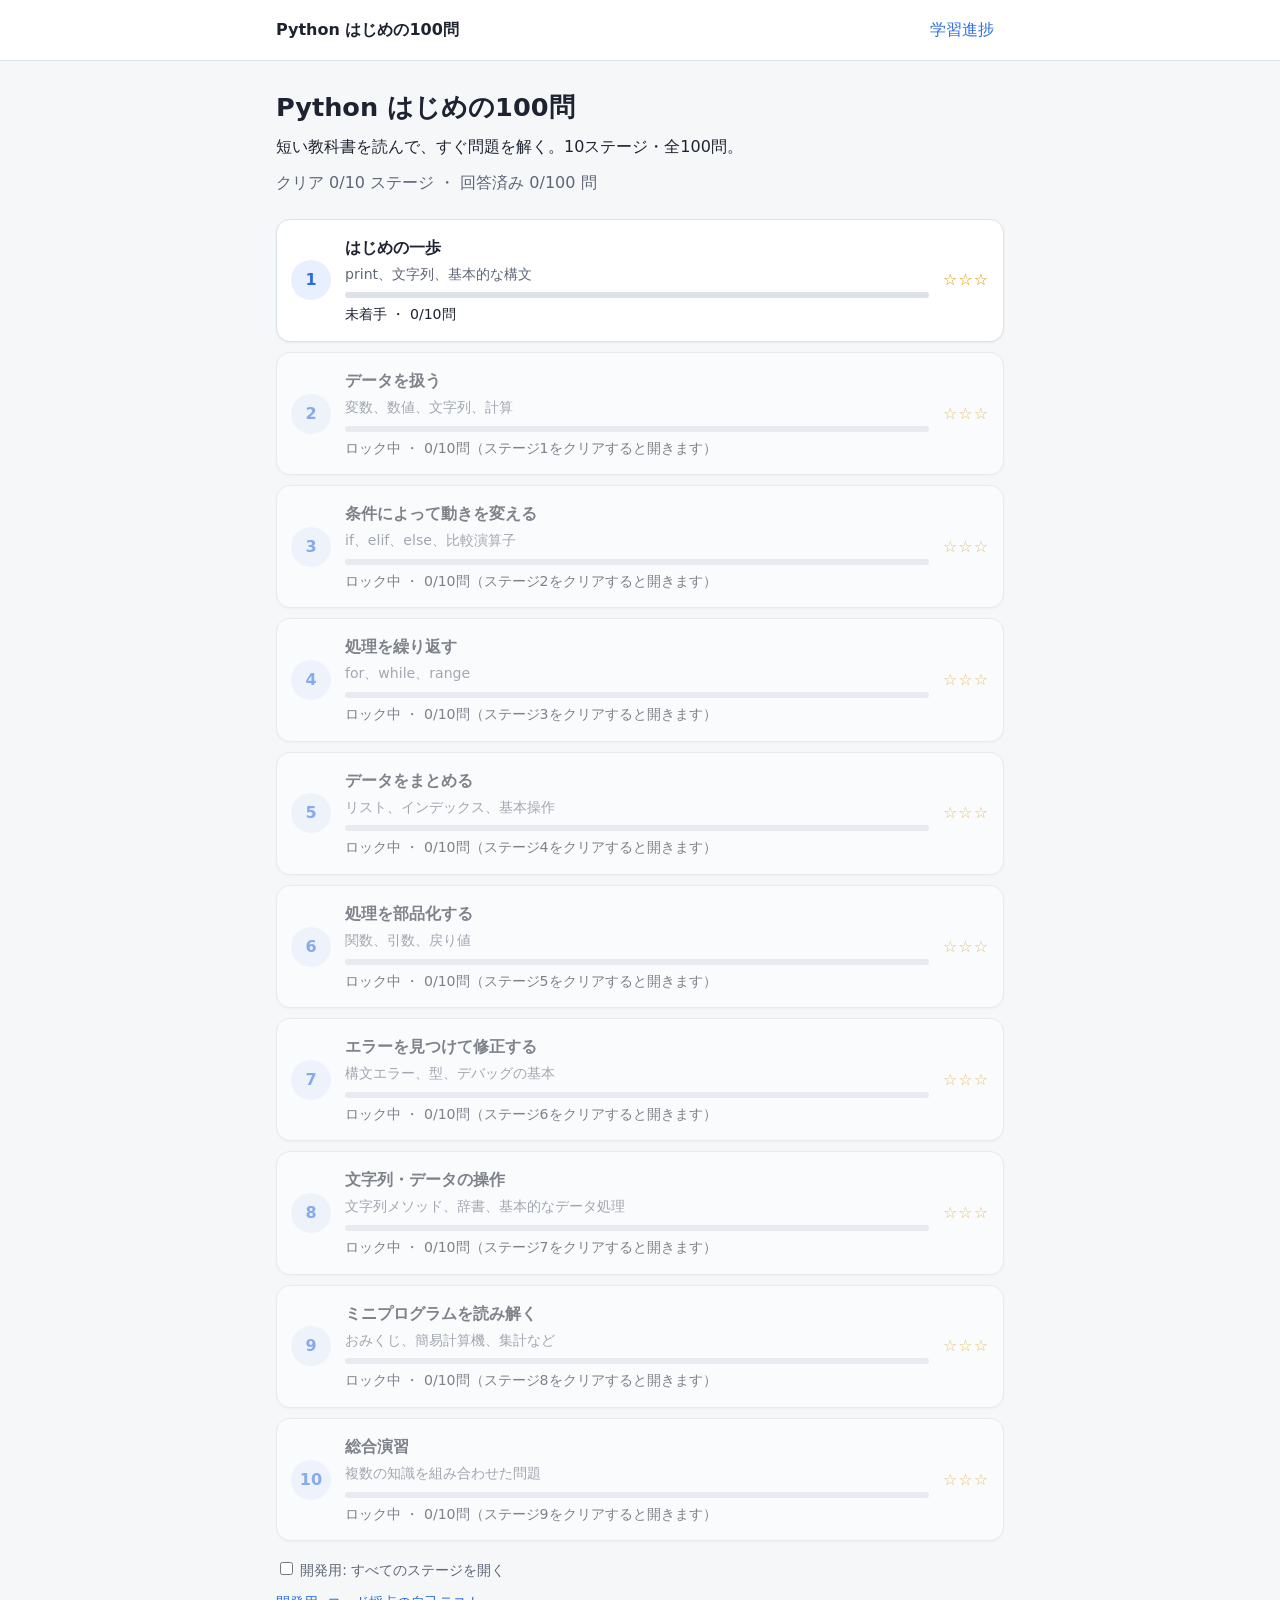
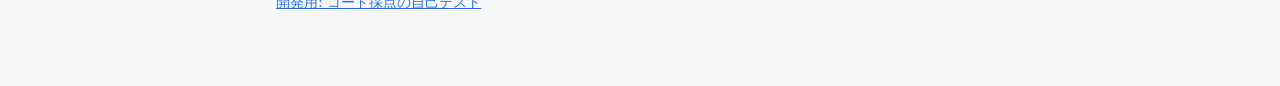
==== app/index.html @ 98376ba6 "Add Python beginner course data, browser app and PWA - 10 stages / 100 questions (curriculum, lesson" ====
<!doctype html>
<html lang="ja">
<head>
<meta charset="utf-8">
<meta name="viewport" content="width=device-width, initial-scale=1">
<title>Python はじめの100問</title>

<style>
:root {
  --bg: #f6f7f9; --surface: #ffffff; --text: #1d2330; --muted: #5d6676; --border: #dde1e8;
  --accent: #2b6de0; --accent-text: #ffffff; --accent-soft: #e8f0fd;
  --ok: #17803d; --ok-soft: #e6f5ec; --ng: #b3261e; --ng-soft: #fdeceb;
  --code-bg: #f0f2f6; --code-text: #1d2330; --shadow: 0 1px 2px rgba(20, 30, 50, .06);
}
@media (prefers-color-scheme: dark) {
  :root:not([data-theme="light"]) {
    --bg: #12151b; --surface: #1b2029; --text: #e8ebf1; --muted: #9aa3b2; --border: #2d3441;
    --accent: #6ea0ff; --accent-text: #0c1220; --accent-soft: #1f2c47;
    --ok: #5fd08a; --ok-soft: #14291d; --ng: #ff8b82; --ng-soft: #331a19;
    --code-bg: #0f1218; --code-text: #e8ebf1; --shadow: none;
  }
}
:root[data-theme="dark"] {
  --bg: #12151b; --surface: #1b2029; --text: #e8ebf1; --muted: #9aa3b2; --border: #2d3441;
  --accent: #6ea0ff; --accent-text: #0c1220; --accent-soft: #1f2c47;
  --ok: #5fd08a; --ok-soft: #14291d; --ng: #ff8b82; --ng-soft: #331a19;
  --code-bg: #0f1218; --code-text: #e8ebf1; --shadow: none;
}
* { box-sizing: border-box; }
[hidden] { display: none !important; }
.tests { list-style: none; padding: 0; margin: 6px 0; }
.tests li { padding: 6px 10px; margin: 6px 0; border-radius: 8px; background: var(--surface); border-left: 4px solid var(--border); }
.tests li.t-ok { border-left-color: var(--ok); } .tests li.t-ng { border-left-color: var(--ng); }
.testdetail { margin-top: 10px; }
.runout { margin: 10px 0; }
.banner { position: fixed; left: 50%; bottom: 16px; transform: translateX(-50%); z-index: 10; display: flex; gap: 12px; align-items: center; background: var(--text); color: var(--bg); padding: 8px 8px 8px 16px; border-radius: 12px; box-shadow: 0 4px 16px rgba(0, 0, 0, .25); max-width: calc(100vw - 32px); }
.banner .btn { min-height: 36px; padding: 4px 14px; width: auto; }
.install { display: flex; flex-wrap: wrap; gap: 10px; align-items: center; justify-content: space-between; background: var(--accent-soft); border-radius: 12px; padding: 10px 14px; margin: 8px 0 14px; }
.install .btn { width: auto; }
html { -webkit-text-size-adjust: 100%; }
body {
  margin: 0; background: var(--bg); color: var(--text); line-height: 1.75; font-size: 16px;
  font-family: system-ui, -apple-system, "Hiragino Sans", "Yu Gothic UI", "Meiryo", "Noto Sans JP", sans-serif;
}
a { color: var(--accent); }
header.top { background: var(--surface); border-bottom: 1px solid var(--border); }
header.top .in { max-width: 760px; margin: 0 auto; padding: 10px 16px; display: flex; justify-content: space-between; align-items: center; gap: 12px; }
header.top a.brand { color: var(--text); font-weight: 700; text-decoration: none; }
header.top a.navlink { text-decoration: none; padding: 6px 10px; border-radius: 8px; }
header.top a[aria-current="page"] { background: var(--accent-soft); }
main { max-width: 760px; margin: 0 auto; padding: 16px 16px 64px; }
h1 { font-size: 1.6rem; margin: .2em 0 .3em; line-height: 1.35; }
h2 { font-size: 1.25rem; margin: .2em 0 .5em; line-height: 1.4; }
h3 { font-size: 1.02rem; margin: 1.3em 0 .4em; }
p { margin: .5em 0; }
.muted { color: var(--muted); } .small { font-size: .88rem; }
.hero { padding: 8px 0 14px; }
.card { background: var(--surface); border: 1px solid var(--border); border-radius: 14px; padding: 18px 18px 16px; margin: 14px 0; box-shadow: var(--shadow); }
.card.intro { background: var(--accent-soft); border-color: transparent; }
.crumb { font-size: .85rem; color: var(--muted); margin-bottom: 8px; }
.crumb a { color: var(--muted); }

.stage-list { display: grid; gap: 10px; }
.stage-card { display: flex; gap: 14px; align-items: center; background: var(--surface); border: 1px solid var(--border); border-radius: 14px; padding: 14px; color: inherit; text-decoration: none; box-shadow: var(--shadow); }
a.stage-card:hover, a.stage-card:focus-visible { border-color: var(--accent); outline: none; }
.stage-card.locked { opacity: .55; }
.stage-card.cleared { border-color: var(--ok); }
.stage-num { flex: none; width: 40px; height: 40px; border-radius: 50%; background: var(--accent-soft); color: var(--accent); display: grid; place-items: center; font-weight: 700; }
.cleared .stage-num { background: var(--ok-soft); color: var(--ok); }
.stage-body { flex: 1; min-width: 0; }
.stage-title { font-weight: 700; }
.stars { flex: none; color: #d99a00; letter-spacing: 1px; }
.meter { height: 6px; background: var(--border); border-radius: 99px; overflow: hidden; margin: 6px 0 4px; }
.meter.big { height: 8px; margin: 4px 0 10px; }
.meter span { display: block; height: 100%; background: var(--accent); border-radius: 99px; }
.dev { display: block; margin-top: 18px; font-size: .85rem; color: var(--muted); }

pre { margin: 0; }
.code { background: var(--code-bg); color: var(--code-text); border-radius: 10px; padding: 12px 14px; margin: 10px 0; overflow-x: auto; font: 14.5px/1.65 ui-monospace, SFMono-Regular, Menlo, Consolas, "MS Gothic", monospace; white-space: pre; }
.code code { font: inherit; }
.out { border: 1px dashed var(--border); border-radius: 10px; padding: 8px 12px; margin: 6px 0; }
.out pre { font: 14.5px/1.6 ui-monospace, Menlo, Consolas, monospace; white-space: pre-wrap; }
.out-label { font-size: .78rem; color: var(--muted); }
.out.err { border-color: var(--ng); color: var(--ng); }
.notes, .check, .missed { padding-left: 1.3em; margin: .4em 0; }
dl { margin: 0; } dt { font-weight: 700; margin-top: .4em; } dd { margin: 0 0 0 1em; color: var(--muted); }
.mistake { border-left: 3px solid var(--ng); padding-left: 12px; margin: 12px 0; }

.qmeta { display: flex; flex-wrap: wrap; gap: 6px; margin-bottom: 4px; }
.tag { font-size: .75rem; background: var(--code-bg); color: var(--muted); border-radius: 99px; padding: 2px 10px; }
.gap { height: .4em; }
.choices { display: grid; gap: 8px; margin: 12px 0; }
.choice { display: flex; gap: 12px; align-items: flex-start; border: 1.5px solid var(--border); border-radius: 12px; padding: 12px 14px; cursor: pointer; background: var(--surface); }
.choice:hover { border-color: var(--accent); }
.choice:has(input:checked) { border-color: var(--accent); background: var(--accent-soft); }
.choice input { position: absolute; opacity: 0; pointer-events: none; }
.choice:has(input:focus-visible) { outline: 3px solid var(--accent); outline-offset: 2px; }
.choice .letter { flex: none; width: 26px; height: 26px; border-radius: 50%; background: var(--code-bg); display: grid; place-items: center; font-size: .8rem; font-weight: 700; }
.choice .ctext { white-space: pre-wrap; word-break: break-word; min-width: 0; }
.choice .ctext.mono { font: 14.5px/1.6 ui-monospace, Menlo, Consolas, "MS Gothic", monospace; }
.choice.right { border-color: var(--ok); background: var(--ok-soft); }
.choice.wrong { border-color: var(--ng); background: var(--ng-soft); }
.choice.right .letter::after { content: "○"; } .choice.right .letter { font-size: 0; } .choice.right .letter::after { font-size: .9rem; color: var(--ok); }
.choice.wrong .letter { font-size: 0; } .choice.wrong .letter::after { content: "×"; font-size: .9rem; color: var(--ng); }

input.blank, textarea.answer-ta { font: 14.5px/1.5 ui-monospace, Menlo, Consolas, "MS Gothic", monospace; color: var(--text); background: var(--surface); border: 1.5px solid var(--accent); border-radius: 6px; padding: 1px 6px; }
input.blank.wide { max-width: 100%; }
textarea.answer-ta { width: 100%; padding: 10px 12px; border-radius: 10px; margin-top: 8px; resize: vertical; }
input.blank:focus, textarea.answer-ta:focus { outline: 3px solid var(--accent-soft); }
.right { border-color: var(--ok) !important; background: var(--ok-soft); }
.wrong { border-color: var(--ng) !important; background: var(--ng-soft); }
.hint { background: var(--accent-soft); border-radius: 10px; padding: 10px 14px; margin: 10px 0; }
.hint[hidden] { display: none; }

.actions { display: flex; flex-wrap: wrap; gap: 10px; align-items: center; margin: 14px 0 4px; }
.btn { display: inline-block; font: inherit; font-weight: 600; text-decoration: none; cursor: pointer; border: 1.5px solid var(--border); background: var(--surface); color: var(--text); border-radius: 10px; padding: 9px 18px; min-height: 44px; }
.btn.primary { background: var(--accent); border-color: var(--accent); color: var(--accent-text); }
.btn.ghost { border-color: transparent; color: var(--muted); background: transparent; }
.btn.danger { color: var(--ng); }
.btn:disabled { opacity: .5; cursor: default; }
.btn:focus-visible { outline: 3px solid var(--accent); outline-offset: 2px; }

.feedback { margin-top: 14px; }
.feedback.ok, .feedback.ng { border-radius: 12px; padding: 14px 16px; }
.feedback.ok { background: var(--ok-soft); } .feedback.ng { background: var(--ng-soft); }
.feedback.selfcheck { background: var(--code-bg); border-radius: 12px; padding: 14px 16px; }
.verdict { font-weight: 700; font-size: 1.05rem; display: flex; gap: 10px; align-items: center; }
.ok .verdict { color: var(--ok); } .ng .verdict { color: var(--ng); }
.icon { display: inline-grid; place-items: center; width: 30px; height: 30px; border-radius: 50%; border: 2px solid currentColor; font-size: 1rem; }
.answers, .reason, .why, .expl { margin-top: 10px; }
.inline-pre { display: inline-block; vertical-align: top; font: 14.5px/1.5 ui-monospace, Menlo, Consolas, monospace; background: var(--surface); border-radius: 6px; padding: 2px 8px; white-space: pre-wrap; }
details { margin: 8px 0; }
.result.ok { border-color: var(--ok); } .result.ng { border-color: var(--ng); }
.bigstars { font-size: 2rem; color: #d99a00; letter-spacing: 4px; }
.score { font-size: 1.1rem; }
.scroll { overflow-x: auto; }
.tbl { width: 100%; border-collapse: collapse; font-size: .92rem; }
.tbl th, .tbl td { text-align: left; padding: 8px 10px; border-bottom: 1px solid var(--border); white-space: nowrap; }
@media (max-width: 480px) { .btn { width: 100%; text-align: center; } .actions .btn { flex: 1 1 100%; } }

</style>
</head>
<body>
<header class="top"><div class="in">
  <a class="brand" href="#/">Python はじめの100問</a>
  <a class="navlink" id="nav-progress" href="#/progress">学習進捗</a>
</div></header>
<div id="update-banner" class="banner" role="status" hidden>
  <span>新しいバージョンがあります。</span>
  <button id="update-reload" class="btn primary" type="button">更新する</button>
</div>
<main id="app"><noscript>このアプリには JavaScript が必要です。</noscript></main>
<script id="data" type="application/json">{"curriculum":{"course":{"id":"python-basics-ja","language":"python","language_display_name":"Python","language_version_checked":"3.12.10","language_version_policy":"Python 3.10 以上で同じ結果になる内容のみを使用","locale":"ja-JP","title":"Python はじめの100問","schema_version":"1.0.0"},"stages":[{"id":"S01","number":1,"title":"はじめの一歩","subtitle":"print、文字列、基本的な構文","learning_goals":["print() を使って画面に文字や数値を表示できる","文字列を引用符で囲むという約束を説明できる","コードが上から下へ順番に実行されることを理解する","コメント（#）の役割を説明できる","最初のエラー（NameError / SyntaxError）を見て、原因の見当をつけられる"],"prerequisite_knowledge":["特になし（パソコンで文字を入力できれば十分です）"],"prerequisite_stage_ids":[],"topics":["print() の使い方","文字列と引用符（\" \" と ' '）","複数の値を , で区切って表示する","コードは上から順に実行される","コメント（#）","大文字・小文字の区別","最初のエラーメッセージの見方"],"common_pitfalls":["Print のように大文字で書いてしまう（Python は大文字・小文字を区別する）","引用符を閉じ忘れる、または開始と終了で違う種類を使う","全角の括弧（）や全角スペースを使ってしまう","引用符を付けずに日本語を書いてしまう"],"lesson_id":"LESSON-S01","question_plan":[{"question_id":"PY-001","number_in_stage":1,"title":"print() の役割","type":"multiple_choice","difficulty":1,"concepts":["print関数","出力"]},{"question_id":"PY-002","number_in_stage":2,"title":"文字列には引用符が必要","type":"multiple_choice","difficulty":1,"concepts":["文字列","引用符","print関数"]},{"question_id":"PY-003","number_in_stage":3,"title":"3行の print の結果","type":"predict_output","difficulty":1,"concepts":["実行順序","print関数","改行"]},{"question_id":"PY-004","number_in_stage":4,"title":"カンマで区切ると？","type":"predict_output","difficulty":1,"concepts":["print関数","複数の値"]},{"question_id":"PY-005","number_in_stage":5,"title":"コメントは実行されない","type":"predict_output","difficulty":1,"concepts":["コメント","実行順序"]},{"question_id":"PY-006","number_in_stage":6,"title":"エラーの原因（大文字）","type":"bug_fix","difficulty":1,"concepts":["大文字小文字の区別","NameError"]},{"question_id":"PY-007","number_in_stage":7,"title":"引用符のそろえ方","type":"bug_fix","difficulty":1,"concepts":["引用符","SyntaxError"]},{"question_id":"PY-008","number_in_stage":8,"title":"文字列を表示する","type":"fill_blank","difficulty":1,"concepts":["文字列","引用符"]},{"question_id":"PY-009","number_in_stage":9,"title":"文字と数値を並べる","type":"predict_output","difficulty":1,"concepts":["print関数","複数の値","数値"]},{"question_id":"PY-010","number_in_stage":10,"title":"2行のあいさつ","type":"code_write","difficulty":2,"concepts":["print関数","文字列","実行順序"]}],"clear_condition":{"type":"first_attempt_correct_count","required_correct":7,"total_questions":10,"description":"ステージ内の10問すべてに最後まで回答し、1回目の回答で7問以上正解するとクリア。","stars":{"1":7,"2":9,"3":10},"retry_policy":"不正解でも同じ問題に何度でも再挑戦できる（再挑戦での正解は学習履歴には残るが、クリア判定・星には数えない）。クリアできなかった場合は「ステージをやり直す」で新しい挑戦を始められる。","unlock_next_stage":true},"leads_to":["表示したい値に名前を付ける「変数」（ステージ2）の土台になります"],"unlock_condition":null},{"id":"S02","number":2,"title":"データを扱う","subtitle":"変数、数値、文字列、計算","learning_goals":["変数に値を入れて、名前で取り出せる","変数名のルールを説明できる","数値の計算（+ - * / // % **）と優先順位を理解する","文字列の連結（+）と繰り返し（*）、f文字列を使える","int・float・str の違いを説明できる"],"prerequisite_knowledge":["print() で表示できる（ステージ1）","文字列を引用符で書ける（ステージ1）"],"prerequisite_stage_ids":["S01"],"topics":["変数と代入（=）","変数の上書きと += ","変数名のルール","数値の計算と優先順位","/ と // と %","文字列の + と *","f文字列","型（int / float / str）と type()"],"common_pitfalls":["= を「等しい」という意味で読んでしまう（実際は「右の値を左の名前に入れる」）","/ は割り切れても小数（5.0など）になる","掛け算・割り算は足し算・引き算より先に計算される","変数名に空白を入れる／数字で始める"],"lesson_id":"LESSON-S02","question_plan":[{"question_id":"PY-011","number_in_stage":1,"title":"x = 5 の意味","type":"multiple_choice","difficulty":1,"concepts":["変数","代入"]},{"question_id":"PY-012","number_in_stage":2,"title":"上書きと +=","type":"predict_output","difficulty":1,"concepts":["変数","再代入","+="]},{"question_id":"PY-013","number_in_stage":3,"title":"使えない変数名","type":"multiple_choice","difficulty":1,"concepts":["変数名のルール"]},{"question_id":"PY-014","number_in_stage":4,"title":"商と余りと累乗","type":"predict_output","difficulty":2,"concepts":["//","%","**","算術演算子"]},{"question_id":"PY-015","number_in_stage":5,"title":"割り算の型","type":"predict_output","difficulty":2,"concepts":["/","型","float","type"]},{"question_id":"PY-016","number_in_stage":6,"title":"文字列の足し算とかけ算","type":"predict_output","difficulty":2,"concepts":["文字列の連結","文字列の繰り返し"]},{"question_id":"PY-017","number_in_stage":7,"title":"f文字列に変数を埋め込む","type":"fill_blank","difficulty":2,"concepts":["f文字列","変数"]},{"question_id":"PY-018","number_in_stage":8,"title":"変数名のエラー","type":"bug_fix","difficulty":2,"concepts":["変数名のルール","SyntaxError"]},{"question_id":"PY-019","number_in_stage":9,"title":"平均の計算ミス","type":"bug_fix","difficulty":2,"concepts":["計算の優先順位","括弧"]},{"question_id":"PY-020","number_in_stage":10,"title":"長方形の面積","type":"code_write","difficulty":2,"concepts":["変数","掛け算","print関数"]}],"clear_condition":{"type":"first_attempt_correct_count","required_correct":7,"total_questions":10,"description":"ステージ内の10問すべてに最後まで回答し、1回目の回答で7問以上正解するとクリア。","stars":{"1":7,"2":9,"3":10},"retry_policy":"不正解でも同じ問題に何度でも再挑戦できる（再挑戦での正解は学習履歴には残るが、クリア判定・星には数えない）。クリアできなかった場合は「ステージをやり直す」で新しい挑戦を始められる。","unlock_next_stage":true},"leads_to":["変数の値を使って「条件で動きを変える」（ステージ3）へ進みます"],"unlock_condition":{"type":"stage_cleared","stage_id":"S01"}},{"id":"S03","number":3,"title":"条件によって動きを変える","subtitle":"if、elif、else、比較演算子","learning_goals":["比較演算子（== != < > <= >=）の結果が True / False になることを理解する","= と == の違いを説明できる","if / elif / else で処理を分岐できる","インデント（字下げ）が処理のまとまりを表すことを理解する","and / or / not で条件を組み合わせられる"],"prerequisite_knowledge":["変数と代入（ステージ2）","数値の計算と比較に使う数値（ステージ2）","print() と文字列（ステージ1）"],"prerequisite_stage_ids":["S02"],"topics":["True / False（真偽値）","比較演算子","= と == の違い","if / else","elif","インデントとコロン（:）","and / or / not"],"common_pitfalls":["条件で = を使ってしまう（正しくは ==）","if / else / elif の末尾のコロン（:）を忘れる","インデントを忘れる・そろえない","elif は上から順に調べ、最初に成立した1つだけが実行される","以上（>=）と より大きい（>）の境界の取り違え"],"lesson_id":"LESSON-S03","question_plan":[{"question_id":"PY-021","number_in_stage":1,"title":"等しいかどうかを調べる","type":"multiple_choice","difficulty":2,"concepts":["比較演算子","==","代入との違い"]},{"question_id":"PY-022","number_in_stage":2,"title":"以上と等しくない","type":"predict_output","difficulty":2,"concepts":["比較演算子","真偽値"]},{"question_id":"PY-023","number_in_stage":3,"title":"if の外にある行","type":"predict_output","difficulty":2,"concepts":["if","else","インデント"]},{"question_id":"PY-024","number_in_stage":4,"title":"elif は最初の1つだけ","type":"predict_output","difficulty":2,"concepts":["elif","条件分岐の順序"]},{"question_id":"PY-025","number_in_stage":5,"title":"インデントの役割","type":"multiple_choice","difficulty":2,"concepts":["インデント","ブロック"]},{"question_id":"PY-026","number_in_stage":6,"title":"条件で = を使っている","type":"bug_fix","difficulty":2,"concepts":["==","SyntaxError","if"]},{"question_id":"PY-027","number_in_stage":7,"title":"else のコロン","type":"bug_fix","difficulty":2,"concepts":["else","コロン","SyntaxError"]},{"question_id":"PY-028","number_in_stage":8,"title":"両方の条件を満たすとき","type":"fill_blank","difficulty":2,"concepts":["and","or","論理演算"]},{"question_id":"PY-029","number_in_stage":9,"title":"and・or・not の結果","type":"predict_output","difficulty":3,"concepts":["and","or","not","比較演算子"]},{"question_id":"PY-030","number_in_stage":10,"title":"合否判定","type":"code_write","difficulty":3,"concepts":["if","else","比較演算子","境界値"]}],"clear_condition":{"type":"first_attempt_correct_count","required_correct":7,"total_questions":10,"description":"ステージ内の10問すべてに最後まで回答し、1回目の回答で7問以上正解するとクリア。","stars":{"1":7,"2":9,"3":10},"retry_policy":"不正解でも同じ問題に何度でも再挑戦できる（再挑戦での正解は学習履歴には残るが、クリア判定・星には数えない）。クリアできなかった場合は「ステージをやり直す」で新しい挑戦を始められる。","unlock_next_stage":true},"leads_to":["条件を繰り返し使う「ループ」（ステージ4）へ進みます"],"unlock_condition":{"type":"stage_cleared","stage_id":"S02"}},{"id":"S04","number":4,"title":"処理を繰り返す","subtitle":"for、while、range","learning_goals":["for と range() で決まった回数の繰り返しを書ける","range() の開始・終了・間隔の意味（終了は含まない）を理解する","while で「条件が成り立つ間」の繰り返しを書ける","合計を求めるなど、変数を更新しながら繰り返す書き方ができる","break と continue の違いを説明できる","終わらないループ（無限ループ）の原因に気づける"],"prerequisite_knowledge":["変数・計算・+=（ステージ2）","if と比較演算子、インデント（ステージ3）"],"prerequisite_stage_ids":["S03"],"topics":["for と range(n)","range(開始, 終了) と range(開始, 終了, 間隔)","合計を求める（累積）","while","ループの中での変数の更新","break と continue","無限ループ"],"common_pitfalls":["range(5) は 0〜4（5 は含まれない）","range(1, 5) は 1〜4。1〜5 にしたければ range(1, 6)","while の中で条件に使う変数を更新し忘れて終わらなくなる","合計を入れる変数の初期化（0）を忘れる／ループの中で初期化してしまう"],"lesson_id":"LESSON-S04","question_plan":[{"question_id":"PY-031","number_in_stage":1,"title":"range(3) の中身","type":"predict_output","difficulty":2,"concepts":["for","range"]},{"question_id":"PY-032","number_in_stage":2,"title":"間隔つき range","type":"predict_output","difficulty":2,"concepts":["range","間隔(step)"]},{"question_id":"PY-033","number_in_stage":3,"title":"条件で繰り返す","type":"multiple_choice","difficulty":2,"concepts":["while","if","for"]},{"question_id":"PY-034","number_in_stage":4,"title":"2倍の合計","type":"predict_output","difficulty":3,"concepts":["累積","range","+="]},{"question_id":"PY-035","number_in_stage":5,"title":"while のカウントダウン","type":"predict_output","difficulty":3,"concepts":["while","ループの更新"]},{"question_id":"PY-036","number_in_stage":6,"title":"終わらないループ","type":"bug_fix","difficulty":3,"concepts":["無限ループ","while","ループの更新"]},{"question_id":"PY-037","number_in_stage":7,"title":"while の更新式","type":"fill_blank","difficulty":3,"concepts":["while","ループの更新","+="]},{"question_id":"PY-038","number_in_stage":8,"title":"continue と break","type":"predict_output","difficulty":3,"concepts":["break","continue","for"]},{"question_id":"PY-039","number_in_stage":9,"title":"合計が合わない（範囲のミス）","type":"bug_fix","difficulty":3,"concepts":["range","終了は含まない","オフバイワン"]},{"question_id":"PY-040","number_in_stage":10,"title":"1 から n までの合計","type":"code_write","difficulty":3,"concepts":["for","range","累積","while"]}],"clear_condition":{"type":"first_attempt_correct_count","required_correct":7,"total_questions":10,"description":"ステージ内の10問すべてに最後まで回答し、1回目の回答で7問以上正解するとクリア。","stars":{"1":7,"2":9,"3":10},"retry_policy":"不正解でも同じ問題に何度でも再挑戦できる（再挑戦での正解は学習履歴には残るが、クリア判定・星には数えない）。クリアできなかった場合は「ステージをやり直す」で新しい挑戦を始められる。","unlock_next_stage":true},"leads_to":["まとめて扱うデータ「リスト」と for を組み合わせます（ステージ5）"],"unlock_condition":{"type":"stage_cleared","stage_id":"S03"}},{"id":"S05","number":5,"title":"データをまとめる","subtitle":"リスト、インデックス、基本操作","learning_goals":["リストを作り、インデックス（0始まり）で要素を取り出せる","負のインデックス（-1 = 最後）を理解する","append・要素の置き換え・len・in・sum・max・min を使える","for でリストの要素を1つずつ処理できる","スライス（範囲指定）の基本を理解する","IndexError の原因を説明できる"],"prerequisite_knowledge":["変数（ステージ2）","for と range（ステージ4）","比較とif（ステージ3）"],"prerequisite_stage_ids":["S04"],"topics":["リストの作り方 [ ]","インデックス（0始まり・負の数）","要素の置き換えと append","len / sum / max / min","in 演算子","for でリストを順に処理","スライス [開始:終了]","IndexError"],"common_pitfalls":["インデックスは 0 から始まる（1番目の要素は [0]）","最後の要素のインデックスは len(リスト) - 1（len(リスト) は範囲外）","スライス [1:3] の終わり（3）は含まれない（range と同じ）","要素を取り出すのは角括弧 [ ]、丸括弧 ( ) ではない"],"lesson_id":"LESSON-S05","question_plan":[{"question_id":"PY-041","number_in_stage":1,"title":"最初の要素の取り出し方","type":"multiple_choice","difficulty":2,"concepts":["リスト","インデックス"]},{"question_id":"PY-042","number_in_stage":2,"title":"len と負のインデックス","type":"predict_output","difficulty":2,"concepts":["len","負のインデックス"]},{"question_id":"PY-043","number_in_stage":3,"title":"置き換えと追加","type":"predict_output","difficulty":2,"concepts":["要素の置き換え","append"]},{"question_id":"PY-044","number_in_stage":4,"title":"IndexError の直し方","type":"bug_fix","difficulty":2,"concepts":["IndexError","インデックス"]},{"question_id":"PY-045","number_in_stage":5,"title":"リストを順に足す","type":"fill_blank","difficulty":2,"concepts":["for","リスト","累積"]},{"question_id":"PY-046","number_in_stage":6,"title":"in とスライス","type":"predict_output","difficulty":3,"concepts":["in演算子","スライス"]},{"question_id":"PY-047","number_in_stage":7,"title":"最後の要素の番号","type":"multiple_choice","difficulty":2,"concepts":["インデックス","len"]},{"question_id":"PY-048","number_in_stage":8,"title":"ループの範囲が広すぎる","type":"bug_fix","difficulty":3,"concepts":["IndexError","range","len"]},{"question_id":"PY-049","number_in_stage":9,"title":"sum・max・min","type":"predict_output","difficulty":2,"concepts":["sum","max","min","print関数"]},{"question_id":"PY-050","number_in_stage":10,"title":"平均点を求める","type":"code_write","difficulty":3,"concepts":["sum","len","割り算","リスト"]}],"clear_condition":{"type":"first_attempt_correct_count","required_correct":7,"total_questions":10,"description":"ステージ内の10問すべてに最後まで回答し、1回目の回答で7問以上正解するとクリア。","stars":{"1":7,"2":9,"3":10},"retry_policy":"不正解でも同じ問題に何度でも再挑戦できる（再挑戦での正解は学習履歴には残るが、クリア判定・星には数えない）。クリアできなかった場合は「ステージをやり直す」で新しい挑戦を始められる。","unlock_next_stage":true},"leads_to":["繰り返し書いている処理を「関数」としてまとめます（ステージ6）"],"unlock_condition":{"type":"stage_cleared","stage_id":"S04"}},{"id":"S06","number":6,"title":"処理を部品化する","subtitle":"関数、引数、戻り値","learning_goals":["def で関数を定義し、呼び出して使える","引数で値を渡し、return で結果を受け取れる","return と print の違いを説明できる","デフォルト引数を使える","関数の中の変数（ローカル変数）は外とは別物だと理解する"],"prerequisite_knowledge":["変数・計算（ステージ2）","if（ステージ3）","for（ステージ4）","リスト（ステージ5）"],"prerequisite_stage_ids":["S05"],"topics":["def と関数の呼び出し","引数","戻り値（return）","return と print の違い","None","デフォルト引数","ローカル変数"],"common_pitfalls":["def で定義しただけでは実行されない（呼び出しが必要）","print と return を混同する（print は表示、return は値を返す）","return を書かない関数は None を返す","引数の数が合わないと TypeError になる","return はそこで関数を終了する（ループの中に書くと1回で終わる）"],"lesson_id":"LESSON-S06","question_plan":[{"question_id":"PY-051","number_in_stage":1,"title":"定義しただけでは動かない","type":"multiple_choice","difficulty":3,"concepts":["関数の定義","関数の呼び出し"]},{"question_id":"PY-052","number_in_stage":2,"title":"戻り値を計算に使う","type":"predict_output","difficulty":3,"concepts":["戻り値","関数の呼び出し"]},{"question_id":"PY-053","number_in_stage":3,"title":"return のない関数の結果","type":"predict_output","difficulty":3,"concepts":["print と return の違い","None"]},{"question_id":"PY-054","number_in_stage":4,"title":"print と return の違い","type":"multiple_choice","difficulty":3,"concepts":["print と return の違い"]},{"question_id":"PY-055","number_in_stage":5,"title":"結果を返す関数","type":"fill_blank","difficulty":3,"concepts":["return","戻り値"]},{"question_id":"PY-056","number_in_stage":6,"title":"引数が足りない","type":"bug_fix","difficulty":3,"concepts":["引数","TypeError","関数の呼び出し"]},{"question_id":"PY-057","number_in_stage":7,"title":"デフォルト引数","type":"predict_output","difficulty":3,"concepts":["デフォルト引数","**"]},{"question_id":"PY-058","number_in_stage":8,"title":"合計が1にしかならない","type":"bug_fix","difficulty":4,"concepts":["return","インデント","ループ"]},{"question_id":"PY-059","number_in_stage":9,"title":"ローカル変数と外の変数","type":"predict_output","difficulty":4,"concepts":["ローカル変数","スコープ"]},{"question_id":"PY-060","number_in_stage":10,"title":"偶数判定の関数","type":"code_write","difficulty":4,"concepts":["関数","return","%","比較演算子"]}],"clear_condition":{"type":"first_attempt_correct_count","required_correct":7,"total_questions":10,"description":"ステージ内の10問すべてに最後まで回答し、1回目の回答で7問以上正解するとクリア。","stars":{"1":7,"2":9,"3":10},"retry_policy":"不正解でも同じ問題に何度でも再挑戦できる（再挑戦での正解は学習履歴には残るが、クリア判定・星には数えない）。クリアできなかった場合は「ステージをやり直す」で新しい挑戦を始められる。","unlock_next_stage":true},"leads_to":["エラーの読み方と直し方を学びます（ステージ7）。関数はそのまま使います"],"unlock_condition":{"type":"stage_cleared","stage_id":"S05"}},{"id":"S07","number":7,"title":"エラーを見つけて修正する","subtitle":"構文エラー、型、デバッグの基本","learning_goals":["エラーメッセージの最後の行から、種類と原因の見当をつけられる","SyntaxError / NameError / TypeError / ValueError / ZeroDivisionError の典型的な原因を説明できる","int() / float() / str() で型を変換できる","try / except でエラーを受け止める基本形を書ける","エラーが出ない間違い（論理エラー）を print で調べる考え方を理解する"],"prerequisite_knowledge":["print・変数・型（ステージ1〜2）","if・for（ステージ3〜4）","リスト・関数（ステージ5〜6）"],"prerequisite_stage_ids":["S06"],"topics":["エラーメッセージの読み方（最後の行）","SyntaxError（括弧・コロン・引用符）","NameError","TypeError（型の不一致）","ValueError / ZeroDivisionError","型の変換 int() float() str()","try / except","print による調べ方（デバッグ）"],"common_pitfalls":["エラーメッセージの最初から読んで圧倒される（まず最後の行を読む）","文字列と数値を + でつなごうとして TypeError になる","int(\"abc\") のように数値にできない文字列で ValueError になる","エラーが出ないから正しい、とは限らない（結果が間違っている場合）"],"lesson_id":"LESSON-S07","question_plan":[{"question_id":"PY-061","number_in_stage":1,"title":"エラーメッセージの読み始め","type":"multiple_choice","difficulty":3,"concepts":["エラーメッセージ","トレースバック"]},{"question_id":"PY-062","number_in_stage":2,"title":"NameError の原因","type":"multiple_choice","difficulty":3,"concepts":["NameError"]},{"question_id":"PY-063","number_in_stage":3,"title":"文字列を整数に変換して計算","type":"predict_output","difficulty":3,"concepts":["型変換","int"]},{"question_id":"PY-064","number_in_stage":4,"title":"文字列と数値の連結","type":"bug_fix","difficulty":3,"concepts":["TypeError","型変換","str"]},{"question_id":"PY-065","number_in_stage":5,"title":"try / except の動き","type":"predict_output","difficulty":4,"concepts":["try/except","ValueError"]},{"question_id":"PY-066","number_in_stage":6,"title":"受け止めるエラー名","type":"fill_blank","difficulty":4,"concepts":["try/except","ZeroDivisionError"]},{"question_id":"PY-067","number_in_stage":7,"title":"括弧の閉じ忘れ","type":"bug_fix","difficulty":3,"concepts":["SyntaxError","括弧"]},{"question_id":"PY-068","number_in_stage":8,"title":"エラーが出ないのに結果が違う","type":"multiple_choice","difficulty":3,"concepts":["論理エラー","デバッグ"]},{"question_id":"PY-069","number_in_stage":9,"title":"合計が足し込まれない","type":"bug_fix","difficulty":4,"concepts":["論理エラー","累積","+="]},{"question_id":"PY-070","number_in_stage":10,"title":"安全に整数へ変換する","type":"code_write","difficulty":4,"concepts":["try/except","ValueError","関数","None"]}],"clear_condition":{"type":"first_attempt_correct_count","required_correct":7,"total_questions":10,"description":"ステージ内の10問すべてに最後まで回答し、1回目の回答で7問以上正解するとクリア。","stars":{"1":7,"2":9,"3":10},"retry_policy":"不正解でも同じ問題に何度でも再挑戦できる（再挑戦での正解は学習履歴には残るが、クリア判定・星には数えない）。クリアできなかった場合は「ステージをやり直す」で新しい挑戦を始められる。","unlock_next_stage":true},"leads_to":["文字列のメソッドや辞書など、データを加工する道具を学びます（ステージ8）"],"unlock_condition":{"type":"stage_cleared","stage_id":"S06"}},{"id":"S08","number":8,"title":"文字列・データの操作","subtitle":"文字列メソッド、辞書、基本的なデータ処理","learning_goals":["strip / upper / lower / replace / split / join / count / in などの文字列メソッドを使える","文字列メソッドは元の文字列を変えず、新しい文字列を返すことを理解する","辞書（キーと値）を作り、取り出し・追加・更新できる","get と in で存在しないキーに安全に対応できる","for と items() で辞書を順に処理し、簡単な集計ができる"],"prerequisite_knowledge":["文字列・変数（ステージ1〜2）","for と if（ステージ3〜4）","リストと関数（ステージ5〜6）","KeyError などエラーの読み方（ステージ7）"],"prerequisite_stage_ids":["S07"],"topics":["文字列メソッド（strip, upper, lower, replace, split, join, count）","文字列メソッドは新しい値を返す","in 演算子","辞書の作り方・取り出し・追加・更新","get / in / len","keys / values / items と for","辞書を使った集計（カウント）"],"common_pitfalls":["name.upper() だけでは name は変わらない（結果を受け取る必要がある）","存在しないキーを [ ] で取り出すと KeyError（get なら安全）","既存のキーに代入すると追加ではなく上書き","for key, value in 辞書.items(): と書く（items() を忘れない）"],"lesson_id":"LESSON-S08","question_plan":[{"question_id":"PY-071","number_in_stage":1,"title":"strip と len","type":"predict_output","difficulty":3,"concepts":["strip","len","文字列メソッド"]},{"question_id":"PY-072","number_in_stage":2,"title":"元の文字列は変わらない","type":"predict_output","difficulty":3,"concepts":["文字列メソッド","再代入"]},{"question_id":"PY-073","number_in_stage":3,"title":"split と join","type":"predict_output","difficulty":3,"concepts":["split","join","リスト"]},{"question_id":"PY-074","number_in_stage":4,"title":"文字列の置き換え","type":"fill_blank","difficulty":3,"concepts":["replace","文字列メソッド"]},{"question_id":"PY-075","number_in_stage":5,"title":"辞書から取り出されるもの","type":"multiple_choice","difficulty":3,"concepts":["辞書","キーと値"]},{"question_id":"PY-076","number_in_stage":6,"title":"存在しないキー","type":"bug_fix","difficulty":3,"concepts":["KeyError","get"]},{"question_id":"PY-077","number_in_stage":7,"title":"辞書の追加と上書き","type":"predict_output","difficulty":3,"concepts":["辞書の追加","辞書の更新","len"]},{"question_id":"PY-078","number_in_stage":8,"title":"辞書のペアを順に取り出す","type":"fill_blank","difficulty":4,"concepts":["items","辞書","for"]},{"question_id":"PY-079","number_in_stage":9,"title":"数え方のミス","type":"bug_fix","difficulty":4,"concepts":["辞書","カウント","論理エラー"]},{"question_id":"PY-080","number_in_stage":10,"title":"単語の出現回数","type":"code_write","difficulty":4,"concepts":["辞書","split","for","関数","return"]}],"clear_condition":{"type":"first_attempt_correct_count","required_correct":7,"total_questions":10,"description":"ステージ内の10問すべてに最後まで回答し、1回目の回答で7問以上正解するとクリア。","stars":{"1":7,"2":9,"3":10},"retry_policy":"不正解でも同じ問題に何度でも再挑戦できる（再挑戦での正解は学習履歴には残るが、クリア判定・星には数えない）。クリアできなかった場合は「ステージをやり直す」で新しい挑戦を始められる。","unlock_next_stage":true},"leads_to":["ここまでの知識を組み合わせ、ミニプログラムを読み解きます（ステージ9）"],"unlock_condition":{"type":"stage_cleared","stage_id":"S07"}},{"id":"S09","number":9,"title":"ミニプログラムを読み解く","subtitle":"おみくじ、簡易計算機、集計など","learning_goals":["短いプログラム全体を読み、何をしているか説明できる","変数の値を1行ずつ追いかけて（トレースして）結果を予想できる","random.randint の範囲（両端を含む）を理解する","if / 関数 / 繰り返し / リスト / 辞書を組み合わせたコードを読み書きできる","条件の順序や境界値などの典型的なミスを見つけられる"],"prerequisite_knowledge":["ステージ1〜8のすべて（特に if・for・関数・リスト・辞書）"],"prerequisite_stage_ids":["S08"],"topics":["プログラムの読み方（変数の値を表にして追う）","import と random.randint","おみくじ（if / elif）","簡易計算機（関数 + 条件分岐）","成績の集計（リスト + for + if）","買い物かごの合計（辞書 + リスト）"],"common_pitfalls":["random.randint(a, b) は a も b も含む（range とは違う）","elif は上から順に調べるので、条件の並べ順が大事","コードを一気に読もうとして混乱する（1行ずつ追う）","テストでは random の値が毎回変わるため、値を固定して確認する"],"lesson_id":"LESSON-S09","question_plan":[{"question_id":"PY-081","number_in_stage":1,"title":"randint の範囲","type":"multiple_choice","difficulty":3,"concepts":["random","randint"]},{"question_id":"PY-082","number_in_stage":2,"title":"おみくじの結果を読む","type":"predict_output","difficulty":3,"concepts":["if/elif/else","トレース"]},{"question_id":"PY-083","number_in_stage":3,"title":"簡易計算機の動き","type":"predict_output","difficulty":3,"concepts":["関数","if/elif/else","トレース"]},{"question_id":"PY-084","number_in_stage":4,"title":"割り算の分岐を追加","type":"fill_blank","difficulty":3,"concepts":["関数","/","//"]},{"question_id":"PY-085","number_in_stage":5,"title":"合格者を数える","type":"predict_output","difficulty":3,"concepts":["for","if","カウント"]},{"question_id":"PY-086","number_in_stage":6,"title":"成績判定の順序","type":"bug_fix","difficulty":4,"concepts":["elif","条件の順序","論理エラー"]},{"question_id":"PY-087","number_in_stage":7,"title":"買い物かごの合計","type":"predict_output","difficulty":3,"concepts":["辞書","リスト","for","累積"]},{"question_id":"PY-088","number_in_stage":8,"title":"コードの読み方","type":"multiple_choice","difficulty":3,"concepts":["トレース","コードの読み方"]},{"question_id":"PY-089","number_in_stage":9,"title":"4文字以上を数える","type":"bug_fix","difficulty":4,"concepts":["比較演算子","境界値","論理エラー"]},{"question_id":"PY-090","number_in_stage":10,"title":"おみくじ判定関数","type":"code_write","difficulty":4,"concepts":["関数","if/elif/else","境界値","return"]}],"clear_condition":{"type":"first_attempt_correct_count","required_correct":7,"total_questions":10,"description":"ステージ内の10問すべてに最後まで回答し、1回目の回答で7問以上正解するとクリア。","stars":{"1":7,"2":9,"3":10},"retry_policy":"不正解でも同じ問題に何度でも再挑戦できる（再挑戦での正解は学習履歴には残るが、クリア判定・星には数えない）。クリアできなかった場合は「ステージをやり直す」で新しい挑戦を始められる。","unlock_next_stage":true},"leads_to":["総合演習（ステージ10）で、複数の知識を組み合わせて自分で書きます"],"unlock_condition":{"type":"stage_cleared","stage_id":"S08"}},{"id":"S10","number":10,"title":"総合演習","subtitle":"複数の知識を組み合わせた問題","learning_goals":["問題を「入力・処理・出力」に分けて考えられる","ループの中にループ（入れ子）や、関数・リスト・辞書を組み合わせたコードを読める","「暫定の最大値を更新する」など、定番の考え方でプログラムを組み立てられる","境界値やテストの値を自分で考えて、コードを確かめられる","FizzBuzz・回文判定・集計など、基本的なミニ課題を自力で書ける"],"prerequisite_knowledge":["ステージ1〜9のすべて"],"prerequisite_stage_ids":["S09"],"topics":["問題の分解（入力・処理・出力）","ループの入れ子","最大値を求めるパターン（暫定の最大を更新）","FizzBuzz（条件の順序）","回文判定（前と後ろから比べる）","辞書とループによる集計","境界値のテスト"],"common_pitfalls":["いきなり全部を書こうとして混乱する（小さく分けて、1つずつ確かめる）","条件の順序（FizzBuzz は 15 の倍数を先に判定）","初期値の決め方（最大値探しや集計の最初の値）","境界値（空のリスト・0・1つだけ）を考えずに完成と思い込む"],"lesson_id":"LESSON-S10","question_plan":[{"question_id":"PY-091","number_in_stage":1,"title":"FizzBuzz のかけら","type":"predict_output","difficulty":4,"concepts":["for","if","%","range"]},{"question_id":"PY-092","number_in_stage":2,"title":"入れ子のループ","type":"predict_output","difficulty":4,"concepts":["入れ子のループ","文字列の連結","range"]},{"question_id":"PY-093","number_in_stage":3,"title":"最大値を求める考え方","type":"multiple_choice","difficulty":4,"concepts":["アルゴリズムの考え方","最大値","for"]},{"question_id":"PY-094","number_in_stage":4,"title":"最大値を更新する条件","type":"fill_blank","difficulty":4,"concepts":["比較演算子","最大値","for"]},{"question_id":"PY-095","number_in_stage":5,"title":"偶数の合計が合わない","type":"bug_fix","difficulty":4,"concepts":["%","関数","論理エラー"]},{"question_id":"PY-096","number_in_stage":6,"title":"合否のカウント","type":"predict_output","difficulty":4,"concepts":["辞書","関数","for","境界値"]},{"question_id":"PY-097","number_in_stage":7,"title":"FizzBuzz の関数","type":"code_write","difficulty":4,"concepts":["関数","if/elif/else","%","str","条件の順序"]},{"question_id":"PY-098","number_in_stage":8,"title":"回文の判定","type":"code_write","difficulty":5,"concepts":["for","インデックス","負のインデックス","return","関数"]},{"question_id":"PY-099","number_in_stage":9,"title":"最高得点の人を探す","type":"code_write","difficulty":5,"concepts":["辞書","items","for","最大値","関数"]},{"question_id":"PY-100","number_in_stage":10,"title":"成績をまとめる（総仕上げ）","type":"code_write","difficulty":5,"concepts":["関数","辞書","sum/max/min","for","if","境界値"]}],"clear_condition":{"type":"first_attempt_correct_count","required_correct":7,"total_questions":10,"description":"ステージ内の10問すべてに最後まで回答し、1回目の回答で7問以上正解するとクリア。","stars":{"1":7,"2":9,"3":10},"retry_policy":"不正解でも同じ問題に何度でも再挑戦できる（再挑戦での正解は学習履歴には残るが、クリア判定・星には数えない）。クリアできなかった場合は「ステージをやり直す」で新しい挑戦を始められる。","unlock_next_stage":true},"leads_to":["この先は、ファイルの読み書き・クラス・ライブラリなど、より大きなプログラムづくりへ進めます"],"unlock_condition":{"type":"stage_cleared","stage_id":"S09"}}]},"lessons":{"course_id":"python-basics-ja","schema_version":"1.0.0","lessons":[{"id":"LESSON-S01","stage_id":"S01","title":"はじめの一歩","intro":"プログラミングは「コンピューターへの指示書」を書くことです。最初に覚えるのは、結果を画面に表示する print() だけ。これさえ使えれば、以降のすべての学習で「動かして確かめる」ことができます。","sections":[{"id":"S01-L1","title":"print() で画面に表示する","read_minutes":2,"body":["Python で画面に何かを表示したいときは print() を使います。括弧 ( ) の中に表示したいものを書きます。","文字（文字列）を表示するときは、必ず引用符 \" \" か ' ' で囲みます。引用符は「ここからここまでは、ただの文字だよ」という目印です。数値は引用符なしで書けます。","print() は表示したあとに自動で改行（次の行に移動）します。そのため print() を3回書くと、3行に分かれて表示されます。コードは上の行から順番に1行ずつ実行されます。"],"glossary":[{"term":"プログラム / コード","definition":"コンピューターに出す指示を書いたもの。"},{"term":"実行","definition":"書いた指示をコンピューターに動かしてもらうこと。"},{"term":"関数","definition":"決まった仕事をしてくれる命令のこと。print() は「表示する」関数です。"},{"term":"文字列","definition":"文字のならび。引用符で囲んで書く。"}],"examples":[{"id":"S01-E1","title":"いちばん短いプログラム","code":"print(\"Hello\")","expected_output":"Hello","line_notes":["1行目: print( ) の中の文字列 \"Hello\" を画面に表示します。出力に引用符は出ません。"]},{"id":"S01-E2","title":"上から順に実行される","code":"print(\"おはよう\")\nprint(\"こんにちは\")\nprint(2024)","expected_output":"おはよう\nこんにちは\n2024","line_notes":["1行目: おはよう を表示して改行します。","2行目: 次にこんにちは を表示します。","3行目: 数値 2024 は引用符なしで書けます。"]}]},{"id":"S01-L2","title":"複数の値・コメント・エラー","read_minutes":2,"body":["print() の括弧の中に , （カンマ）で区切って複数の値を書くと、間に空白1つを入れて1行に表示されます。カンマ自体は表示されません。","# から行末まではコメントです。人間へのメモで、Python は無視します。コードを一時的に動かしたくないときにも使えます。","Python は大文字と小文字を区別します。print は正しいですが Print は別物としてエラーになります。エラーが出ても失敗ではありません。最後の行に原因のヒントが書かれています。"],"glossary":[{"term":"コメント","definition":"# から行末までのメモ。実行されない。"},{"term":"エラー","definition":"Python が指示を理解できなかったときに出る知らせ。原因のヒントが書かれている。"},{"term":"構文エラー（SyntaxError）","definition":"書き方のルール（文法）が間違っているときのエラー。"}],"examples":[{"id":"S01-E3","title":"複数の値を並べる","code":"print(\"Python\", \"は\", \"楽しい\")","expected_output":"Python は 楽しい","line_notes":["カンマで区切った3つの値が、間に空白1つを入れて1行に表示されます。"]},{"id":"S01-E4","title":"コメント","code":"# あいさつを表示する\nprint(\"Hi\")  # ここもコメント","expected_output":"Hi","line_notes":["1行目: コメントだけの行。何も起きません。","2行目: print は実行され、# 以降は無視されます。"]}]}],"common_mistakes":[{"title":"大文字で書く","wrong_code":"Print(\"Hello\")","why":"Python は大文字・小文字を区別するため、Print という名前は存在せず NameError になります。","fix":"print(\"Hello\")"},{"title":"引用符の閉じ忘れ・不一致","wrong_code":"print(\"Hello')","why":"引用符は開始と終了で同じ種類にそろえます。そろっていないと SyntaxError になります。","fix":"print(\"Hello\")"},{"title":"引用符を付けない","wrong_code":"print(Hello)","why":"引用符がない Hello は文字ではなく「名前」として扱われ、NameError になります。","fix":"print(\"Hello\")"},{"title":"全角の括弧","wrong_code":"print（\"Hello\"）","why":"コードの記号は半角で書きます。全角の括弧は SyntaxError になります。","fix":"print(\"Hello\")"}],"checkpoints":["print() は画面に表示する","文字列は引用符で囲む（数値は不要）","コードは上から順番に実行される",", で区切ると空白1つで区切られて1行に表示される","# 以降はコメントで実行されない","大文字・小文字は区別される"],"next_bridge":"では問題で確かめましょう。コードを読んで、何が表示されるか予想してみてください。間違えても大丈夫。解説が次の理解につながります。"},{"id":"LESSON-S02","stage_id":"S02","title":"データを扱う","intro":"データに名前を付けておくと、何度でも使い回せて、あとから値を変えることもできます。この名前が「変数」です。計算や文字列の組み立ても、変数と組み合わせると一気にプログラムらしくなります。","sections":[{"id":"S02-L1","title":"変数にデータを入れる","read_minutes":3,"body":["名前 = 値 と書くと、右の値に左の名前を付けて覚えておけます。これを代入といいます。= は数学の「等しい」ではなく「右を左に入れる」という意味です。","同じ名前にもう一度代入すると、前の値は消えて新しい値に置き換わります（上書き）。x += 1 は x = x + 1 の短い書き方で、同じように x -= 1 は x = x - 1 の短い書き方です。","変数名には英字・数字・アンダースコア（_）が使えますが、数字で始めることはできず、空白も入れられません。大文字と小文字は区別されます。","値には種類（型）があります。整数は int、小数は float、文字列は str です。type() で調べられます。"],"glossary":[{"term":"変数","definition":"値に付けた名前。値を入れておく箱のようなもの。"},{"term":"代入","definition":"= で変数に値を入れること。"},{"term":"型","definition":"値の種類。int（整数）、float（小数）、str（文字列）など。"}],"examples":[{"id":"S02-E1","title":"変数に入れて表示","code":"name = \"Taro\"\nage = 15\nprint(name)\nprint(age)","expected_output":"Taro\n15","line_notes":["1行目: \"Taro\" に name という名前を付けます。","2行目: 15 に age という名前を付けます。","3〜4行目: 名前を書くと、入っている値が表示されます（引用符は不要）。"]},{"id":"S02-E2","title":"上書きと +=","code":"score = 50\nscore = 80\nscore += 5\nprint(score)","expected_output":"85","line_notes":["2行目: score が 80 に上書きされ、50 は消えます。","3行目: score = score + 5 と同じ。80 + 5 = 85 になります。"]},{"id":"S02-E3","title":"型を調べる","code":"print(type(10))\nprint(type(3.14))\nprint(type(\"10\"))","expected_output":"<class 'int'>\n<class 'float'>\n<class 'str'>","line_notes":["引用符で囲んだ \"10\" は数値ではなく文字列（str）です。"]}]},{"id":"S02-L2","title":"計算と文字列の組み立て","read_minutes":3,"body":["計算には + - * / を使います。/ は割り切れても必ず小数（float）になります。// は小数点以下を切り捨てた商、% は余り、** は累乗です。","計算の順番は数学と同じで、* / // % は + - より先です。先に計算したい部分は ( ) で囲みます。","文字列も + で連結でき、* 数 で繰り返せます。変数を文字列に埋め込むには、先頭に f を付けた f\"...\" の中で {変数名} と書きます（f文字列）。"],"glossary":[{"term":"演算子","definition":"+ や * のように、計算や操作を表す記号。"},{"term":"連結","definition":"文字列と文字列をつなげること。"},{"term":"f文字列","definition":"f\"...{変数}...\" の形で、文字列に変数の値を埋め込む書き方。"}],"examples":[{"id":"S02-E4","title":"いろいろな計算","code":"print(7 + 2)\nprint(7 * 2)\nprint(7 / 2)\nprint(7 // 2)\nprint(7 % 2)\nprint(2 ** 3)\nprint(2 + 3 * 4)\nprint((2 + 3) * 4)","expected_output":"9\n14\n3.5\n3\n1\n8\n14\n20","line_notes":["3行目: / は小数の結果 3.5 です。","4行目: // は切り捨て。7 ÷ 2 の商は 3。","5行目: % は余り。7 を 2 で割った余りは 1。","7〜8行目: かけ算が先。( ) で順番を変えられます。"]},{"id":"S02-E5","title":"文字列の連結とf文字列","code":"a = \"Py\"\nb = \"thon\"\nprint(a + b)\nprint(a * 3)\nname = \"Hana\"\nage = 12\nprint(f\"{name}さんは{age}歳です\")","expected_output":"Python\nPyPyPy\nHanaさんは12歳です","line_notes":["3行目: 文字列同士を + でつなぎます。","4行目: 文字列を3回繰り返します。","7行目: {name} と {age} の部分が変数の値に置き換わります。"]}]}],"common_mistakes":[{"title":"変数名に空白","wrong_code":"my score = 80","why":"変数名に空白は使えず SyntaxError になります。_ でつなぎます。","fix":"my_score = 80"},{"title":"数字で始まる変数名","wrong_code":"2nd = 10","why":"変数名は数字で始められません（SyntaxError）。","fix":"second = 10"},{"title":"/ の結果が整数だと思う","wrong_code":"print(10 / 2)  # 5 と思いがち","why":"/ の結果は割り切れても float なので 5.0 と表示されます。","fix":"整数の商がほしいときは 10 // 2"},{"title":"計算順序の勘違い","wrong_code":"average = a + b / 2","why":"b / 2 が先に計算されます。足し算を先にしたいなら ( ) で囲みます。","fix":"average = (a + b) / 2"}],"checkpoints":["= は「右の値を左の名前に入れる」","代入すると前の値は上書きされる","変数名は数字で始められず、空白も使えない","/ は必ず float、// は切り捨て、% は余り、** は累乗","掛け算・割り算は足し算・引き算より先","文字列は + で連結、* で繰り返し、f文字列で変数を埋め込める"],"next_bridge":"変数と計算が使えると、「得点が80以上なら合格」のような判断ができるようになります。まずは問題で、変数と計算を使いこなしてみましょう。"},{"id":"LESSON-S03","stage_id":"S03","title":"条件によって動きを変える","intro":"ここまでのプログラムは、上から順に全部実行されるだけでした。条件によって動きを変えられると、「合格なら祝う」「雨なら傘」といった判断をプログラムに任せられます。","sections":[{"id":"S03-L1","title":"比較とTrue / False","read_minutes":2,"body":["2つの値を比べると、結果は True（正しい）か False（正しくない）のどちらかになります。これを真偽値（bool 型）といいます。","比較には == （等しい）、 != （等しくない）、 < 、 > 、 <= （以下）、 >= （以上）を使います。等しいかを調べるときは = を2つ重ねた == です。= 1つは代入なので間違えないようにしましょう。"],"glossary":[{"term":"真偽値（bool）","definition":"True か False のどちらかの値。"},{"term":"比較演算子","definition":"2つの値を比べて True / False を返す記号。"},{"term":"条件","definition":"True か False になる式。if の判断材料。"}],"examples":[{"id":"S03-E1","title":"比較の結果を表示","code":"print(5 > 3)\nprint(5 == 3)\nprint(5 != 3)\nprint(\"a\" == \"a\")","expected_output":"True\nFalse\nTrue\nTrue","line_notes":["1行目: 5 は 3 より大きいので True。","2行目: 5 と 3 は等しくないので False。","4行目: 文字列も == で比べられます。"]}]},{"id":"S03-L2","title":"if / elif / else と条件の組み合わせ","read_minutes":3,"body":["if 条件: の下に、字下げ（インデント）した行を書くと、条件が True のときだけ実行されます。条件の末尾のコロン（:）を忘れずに。字下げは半角空白4つが一般的で、同じまとまりの行は同じ深さにそろえます。","else: は「if の条件が成り立たなかったとき」の処理です。さらに細かく分けたいときは elif 条件: を使います。上から順に調べ、最初に成立した1つだけが実行され、残りは調べません。","条件は and（かつ）、or（または）、not（否定）で組み合わせられます。and は両方が True のとき、or はどちらか一方でも True のとき True です。"],"glossary":[{"term":"インデント","definition":"行頭の字下げ。どの行が if の中かを表す。"},{"term":"分岐","definition":"条件によって実行する処理を切り替えること。"},{"term":"ブロック","definition":"同じ深さにインデントされた、ひとまとまりの行。"}],"examples":[{"id":"S03-E2","title":"if と else","code":"score = 70\nif score >= 60:\n    print(\"合格\")\nelse:\n    print(\"不合格\")\nprint(\"終わり\")","expected_output":"合格\n終わり","line_notes":["2行目: score >= 60 が True なので、字下げした3行目が実行されます。","4〜5行目: 条件が成り立たないときの処理。今回は飛ばされます。","6行目: 字下げがないので if の外。いつも実行されます。"]},{"id":"S03-E3","title":"elif で細かく分ける","code":"score = 75\nif score >= 90:\n    print(\"A\")\nelif score >= 70:\n    print(\"B\")\nelse:\n    print(\"C\")","expected_output":"B","line_notes":["score >= 90 は False。次の elif を調べ、75 >= 70 が True なので B を表示し、残りは調べません。"]},{"id":"S03-E4","title":"and と not","code":"age = 20\nhas_ticket = True\nif age >= 18 and has_ticket:\n    print(\"入場OK\")\nprint(not has_ticket)","expected_output":"入場OK\nFalse","line_notes":["3行目: 年齢条件とチケット条件の両方が True のときだけ実行されます。","5行目: not は True と False を反転します。"]}]}],"common_mistakes":[{"title":"条件に = を使う","wrong_code":"if score = 60:","why":"= は代入です。等しいかの比較は == を使います（SyntaxError）。","fix":"if score == 60:"},{"title":"コロンの付け忘れ","wrong_code":"if score >= 60\n    print(\"合格\")","why":"if・elif・else の行の末尾には : が必要です（SyntaxError）。","fix":"if score >= 60:"},{"title":"インデントの忘れ","wrong_code":"if score >= 60:\nprint(\"合格\")","why":"if の中で実行する行は字下げが必要です（IndentationError）。","fix":"    print(\"合格\")  # 半角空白4つ"},{"title":"境界値の取り違え","wrong_code":"if score > 60:  # 60点は不合格に","why":"「60以上」は >=。> だと60は含まれません。","fix":"if score >= 60:"}],"checkpoints":["比較の結果は True / False","等しいかは == 、= は代入","if / elif / else の行末には : が必要","インデントが if の中を表す","elif は上から調べ、最初に成立した1つだけ実行","and は両方 True、or はどちらか True"],"next_bridge":"条件分岐が使えると、同じ判断を何度もしたくなります。次のステージでその「繰り返し」を学びます。まずは問題で、条件を正確に読む練習をしましょう。"},{"id":"LESSON-S04","stage_id":"S04","title":"処理を繰り返す","intro":"コンピューターの得意技は「同じことを何度でも正確に繰り返す」ことです。100回の表示も、数行のコードで書けるようになります。","sections":[{"id":"S04-L1","title":"for と range()","read_minutes":3,"body":["決まった回数だけ繰り返すには for を使います。for i in range(3): と書くと、字下げした部分が3回実行され、i には 0, 1, 2 が順に入ります。","range(n) は 0 から n-1 まで。range(開始, 終了) は「開始から終了の1つ手前」まで。range(開始, 終了, 間隔) は間隔ごとに進みます。終了の値そのものは含まれない点が最大の注意点です。","合計を求めるときは、ループの前に total = 0 と用意し、ループの中で total += i のように足していきます。"],"glossary":[{"term":"ループ（繰り返し）","definition":"同じ処理を何度も実行する仕組み。"},{"term":"range()","definition":"連続する整数の列を作る関数。終了の値は含まない。"},{"term":"累積","definition":"ループの中で値を足し込んで、合計などを作っていくこと。"}],"examples":[{"id":"S04-E1","title":"range(3)","code":"for i in range(3):\n    print(i)","expected_output":"0\n1\n2","line_notes":["i には 0, 1, 2 が順に入り、3 は含まれません。字下げした print が3回実行されます。"]},{"id":"S04-E2","title":"開始・終了・間隔","code":"for i in range(2, 10, 3):\n    print(i)","expected_output":"2\n5\n8","line_notes":["2 から始まり 3 ずつ増えます。次は 11 ですが 10 未満という条件から外れるので終了します。"]},{"id":"S04-E3","title":"1から5までの合計","code":"total = 0\nfor i in range(1, 6):\n    total += i\nprint(total)","expected_output":"15","line_notes":["1行目: 合計を入れる変数を 0 で用意します。","2行目: i は 1,2,3,4,5。","3行目: i を total に足します。","4行目: 字下げがないのでループの後に1回だけ実行されます。"]}]},{"id":"S04-L2","title":"while と break / continue","read_minutes":3,"body":["while 条件: は、条件が True の間、字下げした部分を繰り返します。回数が決まっていないときや、条件で終わりを決めたいときに使います。","条件に使う変数をループの中で変化させないと、条件がずっと True のままになり、プログラムが終わりません（無限ループ）。","break はその場でループを終了し、continue はその回の残りを飛ばして次の回へ進みます。"],"glossary":[{"term":"無限ループ","definition":"終了条件が成立せず、いつまでも終わらないループ。"},{"term":"break","definition":"ループ全体を途中で終了する。"},{"term":"continue","definition":"その回の残りを飛ばして、次の回に進む。"}],"examples":[{"id":"S04-E4","title":"カウントダウン","code":"count = 3\nwhile count > 0:\n    print(count)\n    count -= 1\nprint(\"発射\")","expected_output":"3\n2\n1\n発射","line_notes":["2行目: count が 0 より大きい間、繰り返します。","4行目: count を1ずつ減らします。これがないと無限ループです。","5行目: ループが終わったあとに1回だけ実行されます。"]},{"id":"S04-E5","title":"continue と break","code":"for i in range(1, 6):\n    if i == 3:\n        continue\n    if i == 5:\n        break\n    print(i)","expected_output":"1\n2\n4","line_notes":["i が 3 のとき: continue で print を飛ばし、次の回へ。","i が 5 のとき: break でループを終了。5 は表示されません。"]}]}],"common_mistakes":[{"title":"終了の値を含むと思う","wrong_code":"for i in range(1, 5):  # 1〜5 のつもり","why":"range(1, 5) は 1,2,3,4。5 は含まれません。","fix":"for i in range(1, 6):"},{"title":"while の中で更新を忘れる","wrong_code":"n = 3\nwhile n > 0:\n    print(n)","why":"n が変わらないので条件がずっと True。無限ループになります。","fix":"ループの中に n -= 1 を加える"},{"title":"合計の初期化忘れ","wrong_code":"for i in range(1, 6):\n    total += i","why":"total を先に 0 で用意していないので NameError になります。","fix":"ループの前に total = 0"},{"title":"字下げの位置","wrong_code":"for i in range(3):\n    total += i\n    print(total)  # 毎回表示される","why":"ループの外に出したい処理は字下げをそろえて外に書きます。","fix":"print(total) の字下げを外す"}],"checkpoints":["range(n) は 0〜n-1、終了は含まれない","range(開始, 終了, 間隔)","合計は先に 0 を用意して += で足す","while は条件が True の間繰り返す","while の中で条件の変数を更新する","break は終了、continue は次の回へ"],"next_bridge":"繰り返しは「たくさんのデータ」に使うと本領を発揮します。その前に、問題で range の範囲や while の動きを正確に追う練習をしましょう。"},{"id":"LESSON-S05","stage_id":"S05","title":"データをまとめる","intro":"100人分の点数に100個の変数を作るのは大変です。リストなら、たくさんの値を1つの名前でまとめて扱えます。ステージ4の for と組み合わせると、データ処理が一気に楽になります。","sections":[{"id":"S05-L1","title":"リストと要素の取り出し","read_minutes":3,"body":["リストは [ ] の中に値を , で区切って並べて作ります。例: fruits = [\"りんご\", \"みかん\", \"ぶどう\"]。","要素は番号（インデックス）で取り出します。番号は 0 から始まるので、最初の要素は fruits[0] です。-1 は「最後」、-2 は「最後から2番目」を表します。","len(リスト) で要素の数がわかります。要素が3つなら有効な番号は 0, 1, 2 だけで、fruits[3] は範囲外なので IndexError になります。","fruits[1] = \"レモン\" のように代入すると、その位置の要素が置き換わります。末尾に追加するには fruits.append(\"もも\") を使います。"],"glossary":[{"term":"リスト","definition":"複数の値を順番に並べてまとめたデータ。"},{"term":"要素","definition":"リストの中の1つ1つの値。"},{"term":"インデックス","definition":"要素の位置を表す番号。0から始まる。"},{"term":"IndexError","definition":"存在しない番号で要素を取り出そうとしたときのエラー。"}],"examples":[{"id":"S05-E1","title":"取り出しと長さ","code":"fruits = [\"りんご\", \"みかん\", \"ぶどう\"]\nprint(fruits[0])\nprint(fruits[2])\nprint(fruits[-1])\nprint(len(fruits))","expected_output":"りんご\nぶどう\nぶどう\n3","line_notes":["2行目: 0番目、つまり最初の要素。","3行目: 2番目（3つ目）の要素。","4行目: -1 は最後の要素。3行目と同じ結果になります。","5行目: 要素の数は 3 です。"]},{"id":"S05-E2","title":"置き換えと追加","code":"nums = [10, 20, 30]\nnums[1] = 99\nnums.append(40)\nprint(nums)","expected_output":"[10, 99, 30, 40]","line_notes":["2行目: 1番目（2つ目）の 20 が 99 に置き換わります。","3行目: 末尾に 40 が追加されます。","4行目: リストをそのまま print すると [ ] 付きで表示されます。"]}]},{"id":"S05-L2","title":"リストを処理する","read_minutes":3,"body":["for s in scores: と書くと、scores の要素が1つずつ s に入ります。range で番号を作らなくても、要素を直接取り出せます。","sum(リスト) は合計、max(リスト) は最大値、min(リスト) は最小値を返します。値 in リスト は、その値がリストに含まれるかを True / False で返します。","リスト[開始:終了] で一部を取り出せます（スライス）。終了の番号の要素は含まれません。"],"glossary":[{"term":"スライス","definition":"リストの一部分を [開始:終了] で取り出すこと。終了は含まない。"},{"term":"メソッド","definition":"データに対して . を付けて呼び出す機能。append() など。"}],"examples":[{"id":"S05-E3","title":"for と sum / max / min","code":"scores = [70, 85, 90]\nfor s in scores:\n    print(s)\nprint(sum(scores), max(scores), min(scores))","expected_output":"70\n85\n90\n245 90 70","line_notes":["2〜3行目: 要素が1つずつ s に入り、表示されます。","4行目: 合計・最大値・最小値をまとめて表示します。"]},{"id":"S05-E4","title":"in とスライス","code":"colors = [\"赤\", \"青\", \"緑\", \"黄\"]\nprint(\"青\" in colors)\nprint(\"白\" in colors)\nprint(colors[1:3])","expected_output":"True\nFalse\n['青', '緑']","line_notes":["2〜3行目: in は含まれているかを調べます。","4行目: 1番目から、3番目の手前（2番目）まで。3番目は含まれません。"]}]}],"common_mistakes":[{"title":"1番目を [1] と思う","wrong_code":"print(fruits[1])  # 最初の要素のつもり","why":"インデックスは 0 から。fruits[1] は2番目の要素です。","fix":"print(fruits[0])"},{"title":"範囲外のインデックス","wrong_code":"nums = [1, 2, 3]\nprint(nums[3])","why":"有効な番号は 0〜2 です。3 は範囲外で IndexError になります。","fix":"print(nums[2])"},{"title":"丸括弧で取り出す","wrong_code":"print(nums(0))","why":"要素の取り出しは角括弧 [ ]。丸括弧は関数を呼ぶ記号なので TypeError になります。","fix":"print(nums[0])"},{"title":"スライスの終わりを含むと思う","wrong_code":"colors[1:3]  # 1〜3番目のつもり","why":"終了の番号は含まれません。1番目と2番目の2つが取り出されます。","fix":"3番目まで含めたいなら colors[1:4]"}],"checkpoints":["インデックスは 0 から始まる","-1 は最後の要素","len() は要素の数、最後の番号は len() - 1","append は末尾に追加、[番号] = 値 は置き換え","for s in リスト: で要素を順に取り出せる","sum / max / min / in が使える","スライスの終わりは含まれない"],"next_bridge":"リストの基本が使えるようになりました。0 始まりの番号と、範囲の端に注意しながら、問題を解いてみましょう。"},{"id":"LESSON-S06","stage_id":"S06","title":"処理を部品化する","intro":"同じ処理を何度も書くのは大変で、間違いの元です。処理に名前を付けて「部品」にしておけば、何度でも呼び出せます。この部品が関数です。ここまでに使ってきた print() や len() も関数でした。","sections":[{"id":"S06-L1","title":"関数を作って呼び出す","read_minutes":3,"body":["def 関数名(引数): の下に字下げして処理を書くと、関数を定義できます。定義しただけでは何も実行されず、関数名(...) と書いて呼び出したときに初めて実行されます。","引数は、関数に渡す材料です。def add(a, b): の a と b が引数で、add(3, 4) のように呼び出し時に具体的な値を渡します。","return 値 と書くと、その値を呼び出し元に返し、関数はそこで終了します。返された値は変数に入れたり、他の計算に使ったりできます。"],"glossary":[{"term":"関数","definition":"名前を付けた処理のまとまり。"},{"term":"引数","definition":"関数に渡す材料の値。"},{"term":"戻り値","definition":"関数が return で返す結果の値。"},{"term":"呼び出し","definition":"関数名(...) と書いて、関数を実行すること。"}],"examples":[{"id":"S06-E1","title":"引数なしの関数","code":"def greet():\n    print(\"こんにちは\")\n\ngreet()\ngreet()","expected_output":"こんにちは\nこんにちは","line_notes":["1〜2行目: greet という関数を定義するだけ。ここでは表示されません。","4〜5行目: 呼び出すたびに実行されるので2回表示されます。"]},{"id":"S06-E2","title":"引数と戻り値","code":"def add(a, b):\n    return a + b\n\nresult = add(3, 4)\nprint(result)\nprint(add(10, 20))","expected_output":"7\n30","line_notes":["4行目: 3と4を渡し、返ってきた7を result に入れます。","6行目: 呼び出しの結果をそのまま print に渡すこともできます。"]}]},{"id":"S06-L2","title":"print と return、デフォルト引数、ローカル変数","read_minutes":3,"body":["print は画面に表示するだけで、値は返しません。return がない関数を呼び出すと、結果は None（「何もない」を表す特別な値）になります。計算結果を他の場所で使いたいときは return を使います。","引数に def power(base, exp=2): のように = で初期値を書くと、呼び出し時に省略できます（デフォルト引数）。","関数の中で作った変数は、その関数の中だけで使えるローカル変数です。外にある同じ名前の変数とは別物で、外の値は変わりません。"],"glossary":[{"term":"None","definition":"「値がない」ことを表す特別な値。return のない関数の結果。"},{"term":"デフォルト引数","definition":"省略したときに使われる初期値付きの引数。"},{"term":"ローカル変数","definition":"関数の中だけで有効な変数。"}],"examples":[{"id":"S06-E3","title":"print と return の違い","code":"def show(x):\n    print(x)\n\ndef double(x):\n    return x * 2\n\nr = show(5)\nprint(r)\nprint(double(5))","expected_output":"5\nNone\n10","line_notes":["7行目: show(5) の中で 5 が表示されます。show は何も返さないので r は None。","8行目: None が表示されます。","9行目: double は 10 を返し、それを print が表示します。"]},{"id":"S06-E4","title":"デフォルト引数","code":"def power(base, exp=2):\n    return base ** exp\n\nprint(power(3))\nprint(power(2, 5))","expected_output":"9\n32","line_notes":["4行目: exp を省略したので 2 が使われ、3 の2乗で 9。","5行目: exp に 5 を渡したので 2 の5乗で 32。"]},{"id":"S06-E5","title":"ローカル変数","code":"def f():\n    x = 10\n    return x\n\nx = 100\nprint(f())\nprint(x)","expected_output":"10\n100","line_notes":["関数 f の中の x は別の変数なので、外の x は 100 のままです。"]}]}],"common_mistakes":[{"title":"定義しただけで呼び出さない","wrong_code":"def greet():\n    print(\"hi\")","why":"定義だけでは何も起きません。greet() と呼び出す必要があります。","fix":"greet()"},{"title":"return の代わりに print","wrong_code":"def area(w, h):\n    print(w * h)\nx = area(3, 4) + 1","why":"area は何も返さない（None）ので、None + 1 で TypeError になります。","fix":"print を return に変える"},{"title":"引数の数が合わない","wrong_code":"def add(a, b):\n    return a + b\nadd(3)","why":"引数 b が足りず TypeError になります。","fix":"add(3, 4)"},{"title":"return をループの中に書く","wrong_code":"for n in nums:\n    s += n\n    return s","why":"return でその場で関数が終了し、最初の1回で終わってしまいます。","fix":"return s をループの外（字下げを戻す）に書く"}],"checkpoints":["def で定義し、関数名(...) で呼び出す","引数は材料、戻り値は結果","return は値を返して関数を終了する","print は表示するだけ。return がなければ None","デフォルト引数は省略可能","関数内の変数は外とは別物"],"next_bridge":"関数は「入力 → 処理 → 結果」の部品です。問題では、関数の呼び出しの流れを一歩ずつ追いかけてみましょう。"},{"id":"LESSON-S07","stage_id":"S07","title":"エラーを見つけて修正する","intro":"プログラミングで一番多い時間は、エラーと向き合う時間です。エラーはPythonからの「ここが分かりません」というメッセージで、原因を教えてくれる味方です。読み方のコツを身につければ、怖くなくなります。","sections":[{"id":"S07-L1","title":"エラーメッセージを読む","read_minutes":3,"body":["エラーが出ると、長い文章が表示されます（トレースバック）。まず見るのは最後の行です。そこにエラーの種類（例: NameError）と、短い説明が書かれています。途中の行には、エラーが起きた行番号が書かれています。","よく出るエラー: SyntaxError は書き方の間違い（括弧・引用符・コロンなど）。NameError は存在しない名前を使った（スペルミスや代入前）。TypeError は型に合わない操作（例: 文字列 + 数値）。ValueError は型は合っているが値が不適切（例: int(\"abc\")）。ZeroDivisionError は 0 で割った。","エラー名と原因を結びつける習慣をつけましょう。IndentationError は字下げの間違いで、SyntaxError の仲間です。"],"glossary":[{"term":"トレースバック","definition":"エラー発生時に表示される、どこで何が起きたかの記録。"},{"term":"デバッグ","definition":"プログラムの間違い（バグ）を見つけて直すこと。"},{"term":"バグ","definition":"プログラムの間違い。"}],"examples":[{"id":"S07-E1","title":"NameError の例","code":"print(Hello)","expected_output":"","expected_error":"NameError","line_notes":["最後の行は NameError: name 'Hello' is not defined。Hello という名前が見つからない、という意味です。"]},{"id":"S07-E2","title":"TypeError の例","code":"print(\"年齢は\" + 20)","expected_output":"","expected_error":"TypeError","line_notes":["文字列と数値は + でつなげません。最後の行に型の組み合わせが違うという内容が出ます。"]},{"id":"S07-E3","title":"ZeroDivisionError の例","code":"print(10 / 0)","expected_output":"","expected_error":"ZeroDivisionError","line_notes":["0 で割ることはできません。"]}]},{"id":"S07-L2","title":"型の変換・try/except・デバッグ","read_minutes":3,"body":["int(\"5\") は文字列を整数に、float(\"2.5\") は小数に、str(20) は文字列に変換します。文字列と数値を + でつなぐときは str() で文字列にそろえます。","エラーが起きるかもしれない処理は try: に入れ、except エラー名: でエラー時の処理を書きます。エラーが起きなければ except は実行されません。","エラーが出ないのに結果が違うときは、print で途中の値を表示して「自分の想像」と「実際の値」を比べます。これが一番基本的なデバッグです。"],"glossary":[{"term":"型変換","definition":"int() や str() などで値の型を変えること。"},{"term":"例外","definition":"実行中に起きるエラーのこと。try / except で受け止められる。"},{"term":"論理エラー","definition":"エラーメッセージが出ないが、考え方の間違いで結果が正しくない状態。"}],"examples":[{"id":"S07-E4","title":"型の変換","code":"a = \"5\"\nb = int(a) + 3\nprint(b)\nprint(\"年齢は\" + str(20) + \"歳\")\nprint(float(\"2.5\") * 2)","expected_output":"8\n年齢は20歳\n5.0","line_notes":["2行目: \"5\" を整数 5 に変えてから足します。","4行目: 20 を文字列 \"20\" にして連結します。","5行目: float の 2.5 を2倍して 5.0。"]},{"id":"S07-E5","title":"try / except","code":"try:\n    n = int(\"abc\")\nexcept ValueError:\n    n = 0\nprint(n)","expected_output":"0","line_notes":["2行目: \"abc\" は整数にできず ValueError が起きます。","3〜4行目: ValueError を受け止めて n を 0 にします。プログラムは止まらず続行します。"]},{"id":"S07-E6","title":"print で途中の値を調べる","code":"total = 0\nfor i in range(1, 4):\n    total += i\n    print(\"i =\", i, \"total =\", total)","expected_output":"i = 1 total = 1\ni = 2 total = 3\ni = 3 total = 6","line_notes":["ループの途中の値を表示すると、想定どおりに変化しているか確認できます。"]}]}],"common_mistakes":[{"title":"文字列と数値を + でつなぐ","wrong_code":"print(\"合計は\" + 10)","why":"型が違うため TypeError。数値を str() で文字列にします。","fix":"print(\"合計は\" + str(10))"},{"title":"括弧の閉じ忘れ","wrong_code":"print(\"hi\"","why":"括弧が閉じていないと SyntaxError になります。","fix":"print(\"hi\")"},{"title":"エラーの種類で except を書く","wrong_code":"try:\n    n = int(\"abc\")\nexcept ZeroDivisionError:\n    n = 0","why":"起きるエラーは ValueError なので、受け止められずプログラムが止まります。","fix":"except ValueError:"},{"title":"エラーがないから正しいと思う","wrong_code":"total = i  # 足すつもり","why":"エラーにならなくても、結果が違うことがあります。print で確かめます。","fix":"total += i"}],"checkpoints":["エラーはまず最後の行を読む","SyntaxError=書き方、NameError=名前、TypeError=型、ValueError=値、ZeroDivisionError=0で割る","int() float() str() で型を変換","try / except でエラーを受け止める（エラー名を合わせる）","エラーが出なくても間違いはある。print で確かめる"],"next_bridge":"エラーの種類を見分けられると、直すのがぐっと速くなります。問題で「エラー名」と「原因」の対応を確かめましょう。"},{"id":"LESSON-S08","stage_id":"S08","title":"文字列・データの操作","intro":"実際のデータは「名前に余計な空白がある」「カンマ区切りの文字列」「名前と点数のセット」など、そのままでは使いにくい形をしています。文字列メソッドと辞書は、そうしたデータを整える基本の道具です。","sections":[{"id":"S08-L1","title":"文字列メソッド","read_minutes":3,"body":["文字列には、. を付けて呼び出す便利なメソッドがあります。strip() は前後の空白を取り除き、upper() / lower() は大文字・小文字にし、replace(古, 新) は置き換え、count(文字) は数えます。","split(\",\") は文字列を区切り文字で分けてリストにします。引数を省略した split() は空白で区切ります（連続する空白は1つとして扱われます）。逆に \"-\".join(リスト) は、リストの要素を - でつないだ1つの文字列にします。","文字列はリストと同じように扱える部分もあります。text[0] で1文字目、text[-1] で最後の文字を取り出せ、len(text) で文字数がわかり、for で1文字ずつ取り出せます。","重要: 文字列は変更できません。メソッドは「新しい文字列」を返すだけで、元の変数は変わりません。結果を使いたいときは、変数に代入し直します。"],"glossary":[{"term":"メソッド","definition":"データに . を付けて呼び出す機能。文字列なら s.upper() のように使う。"},{"term":"区切り文字","definition":"split で分ける目印にする文字（例: カンマ）。"}],"examples":[{"id":"S08-E1","title":"strip・upper・lower・replace","code":"s = \"  Hello Python  \"\nprint(s.strip())\nprint(s.strip().upper())\nprint(s.strip().lower())\nprint(len(s.strip()))\nprint(s.strip().replace(\"Python\", \"World\"))\nprint(s.strip()[0])\nprint(s.strip()[-1])","expected_output":"Hello Python\nHELLO PYTHON\nhello python\n12\nHello World\nH\nn","line_notes":["2行目: 前後の空白を除いた文字列。","3行目: メソッドをつなげて書けます（strip してから upper）。","5行目: 空白を除いた \"Hello Python\" は12文字です。","7〜8行目: 文字列もリストと同じように、[0] で最初の文字、[-1] で最後の文字を取り出せます。"]},{"id":"S08-E2","title":"split・join・count・in","code":"words = \"apple,banana,cherry\".split(\",\")\nprint(words)\nprint(\"-\".join(words))\nprint(\"to be  or\".split())\nprint(\"a,b,a\".count(\"a\"))\nprint(\"banana\" in \"apple,banana,cherry\")","expected_output":"['apple', 'banana', 'cherry']\napple-banana-cherry\n['to', 'be', 'or']\n2\nTrue","line_notes":["1〜2行目: カンマで分けると3要素のリストになります。","3行目: リストの要素を - でつなぎます。","4行目: 引数なしの split() は空白で区切り、連続する空白も1つ扱い。"]},{"id":"S08-E3","title":"元の文字列は変わらない","code":"name = \"taro\"\nname.upper()\nprint(name)\nname = name.upper()\nprint(name)","expected_output":"taro\nTARO","line_notes":["2行目: 大文字の文字列を作って捨てただけ。name は変わりません。","4行目: 結果を name に代入し直すと変わります。"]}]},{"id":"S08-L2","title":"辞書（ディクショナリ）","read_minutes":3,"body":["辞書は「キー」と「値」のペアをまとめるデータです。{ } の中に キー: 値 を , で区切って書きます。例えば { \"Taro\": 20, \"Hana\": 18 } のように書くと、名前から年齢を引く使い方ができます。","辞書[キー] で値を取り出し、辞書[キー] = 値 で追加または更新します（既にあるキーなら上書き）。キー in 辞書 で存在を調べます。存在しないキーを [ ] で取り出すと KeyError になりますが、辞書.get(キー, 初期値) なら安全です。","for キー, 値 in 辞書.items(): で、すべてのペアを順に取り出せます。辞書は追加した順序を保って表示されます。"],"glossary":[{"term":"辞書（dict）","definition":"キーと値のペアをまとめたデータ。"},{"term":"キー","definition":"値を探すための名前（見出し）。"},{"term":"KeyError","definition":"辞書に存在しないキーで取り出そうとしたときのエラー。"}],"examples":[{"id":"S08-E4","title":"取り出し・追加・更新","code":"ages = {\"Taro\": 20, \"Hana\": 18}\nprint(ages[\"Taro\"])\nages[\"Ken\"] = 25\nages[\"Hana\"] = 19\nprint(ages)\nprint(\"Ken\" in ages)\nprint(len(ages))","expected_output":"20\n{'Taro': 20, 'Hana': 19, 'Ken': 25}\nTrue\n3","line_notes":["3行目: 新しいキー Ken を追加。","4行目: 既にあるキー Hana は上書き（追加されません）。","5行目: 辞書をそのまま print すると { } 付きで表示されます。"]},{"id":"S08-E5","title":"get と items","code":"stock = {\"apple\": 3, \"banana\": 5}\nprint(stock.get(\"apple\"))\nprint(stock.get(\"grape\", 0))\nfor key, value in stock.items():\n    print(key, value)","expected_output":"3\n0\napple 3\nbanana 5","line_notes":["3行目: キーがなければ、2つ目の引数（0）を返します。","4行目: items() はキーと値のペアを順に取り出します。"]},{"id":"S08-E6","title":"文字を数える","code":"counts = {}\nfor ch in \"abca\":\n    if ch in counts:\n        counts[ch] += 1\n    else:\n        counts[ch] = 1\nprint(counts)","expected_output":"{'a': 2, 'b': 1, 'c': 1}","line_notes":["1行目: 空の辞書を用意します。","2行目: 文字列も for で1文字ずつ取り出せます。","3〜6行目: すでにあれば +1、なければ 1 で新しく作ります。"]}]}],"common_mistakes":[{"title":"メソッドの結果を使わない","wrong_code":"name = \"taro\"\nname.upper()\nprint(name)  # taro のまま","why":"メソッドは新しい文字列を返すだけで、元の変数は変わりません。","fix":"name = name.upper()"},{"title":"存在しないキーを取り出す","wrong_code":"stock = {\"apple\": 3}\nprint(stock[\"grape\"])","why":"キーがないと KeyError になります。","fix":"print(stock.get(\"grape\", 0))"},{"title":"items() を忘れる","wrong_code":"for name, count in stock:","why":"辞書をそのまま for に渡すとキーだけが取り出され、展開に失敗します。","fix":"for name, count in stock.items():"},{"title":"カウントの初期値","wrong_code":"counts[ch] = 0  # 初めて出てきた文字","why":"初めて出てきた時点で1回出ているので、初期値は 1 です。","fix":"counts[ch] = 1"}],"checkpoints":["strip / upper / lower / replace / split / join / count","文字列メソッドは元の文字列を変えない","辞書は キー: 値 のペア","辞書[キー] で取り出し、辞書[キー] = 値 で追加・更新","存在しないキーは KeyError、get なら安全","items() でキーと値を一緒に取り出せる"],"next_bridge":"データを整えて、まとめる道具がそろいました。次のステージでは、これまで学んだ部品をつなげた「ミニプログラム」を読み解きます。"},{"id":"LESSON-S09","stage_id":"S09","title":"ミニプログラムを読み解く","intro":"ここまでで、Python の基本部品がひと通りそろいました。実際のプログラムはそれらの組み合わせです。このステージでは、完成した小さなプログラムを「読んで理解する」力を養います。読む力は、書く力の土台になります。","sections":[{"id":"S09-L1","title":"プログラムの読み方とおみくじ","read_minutes":3,"body":["長いコードを読むコツは、変数の値を1行ずつ追うことです。紙やメモに「変数名と今の値」を書き出しながら、上から順に進みます。迷ったら、まず if の条件が True か False かを判断し、実行される行だけを追います。","おみくじのように結果を運で決めるときは、random モジュールを使います。import random と書き、random.randint(1, 6) とすると 1 から 6 までの整数がランダムに返ります。range と違って、終わりの 6 も含まれます。","ランダムな値は実行のたびに変わり、結果を確定できません。そこで、n = 7 のように値を決めて、処理の部分だけを確認するのが基本です。"],"glossary":[{"term":"トレース","definition":"変数の値の変化を、1行ずつ追いかけて確かめること。"},{"term":"モジュール","definition":"便利な機能を集めた部品。import で使えるようにする。"},{"term":"random.randint(a, b)","definition":"a 以上 b 以下の整数をランダムに1つ返す。"}],"examples":[{"id":"S09-E1","title":"おみくじの判定部分","code":"n = 7\nif n >= 9:\n    result = \"大吉\"\nelif n >= 5:\n    result = \"中吉\"\nelse:\n    result = \"小吉\"\nprint(result)","expected_output":"中吉","line_notes":["n = 7 は 9 以上ではなく、5 以上なので elif の中吉が選ばれます。"]},{"id":"S09-E2","title":"randint の範囲","code":"import random\nn = random.randint(1, 6)\nprint(n >= 1 and n <= 6)","expected_output":"True","line_notes":["n の値は毎回変わりますが、必ず 1 以上 6 以下なので、最後の式はいつも True になります。"]}]},{"id":"S09-L2","title":"簡易計算機と集計","read_minutes":3,"body":["簡易計算機は、関数に2つの数と計算の種類（演算子の文字）を渡し、if / elif で処理を切り替える作りになります。対応していない種類は else で知らせます。","成績の集計では、リストを for で順に調べ、if で条件に合うものを数えたり、合計したりします。辞書とリストを組み合わせると、買い物かごの合計のような処理も書けます。","これらはすべて、ステージ1〜8で学んだ部品の組み合わせです。分解して1つずつ読めば、難しくありません。"],"glossary":[{"term":"演算子","definition":"+ や - など計算を表す記号。ここでは文字列 \"+\" として関数に渡す。"},{"term":"集計","definition":"データを数えたり合計したりして、全体の特徴をまとめること。"}],"examples":[{"id":"S09-E3","title":"簡易計算機","code":"def calc(a, op, b):\n    if op == \"+\":\n        return a + b\n    elif op == \"-\":\n        return a - b\n    elif op == \"*\":\n        return a * b\n    else:\n        return \"未対応\"\n\nprint(calc(6, \"*\", 7))\nprint(calc(6, \"%\", 7))","expected_output":"42\n未対応","line_notes":["11行目: \"*\" なので 6 * 7 = 42 が返ります。","12行目: \"%\" は対応していないので else の「未対応」が返ります。"]},{"id":"S09-E4","title":"成績の集計","code":"scores = [55, 80, 62, 90, 45]\npassed = 0\nfor s in scores:\n    if s >= 60:\n        passed += 1\nprint(\"合格者:\", passed)\nprint(\"平均:\", sum(scores) / len(scores))\nprint(\"最高:\", max(scores))","expected_output":"合格者: 3\n平均: 66.4\n最高: 90","line_notes":["2〜5行目: 60点以上の人数を数えます（80, 62, 90 の3人）。","7行目: 平均は 332 ÷ 5 = 66.4。"]},{"id":"S09-E5","title":"買い物かごの合計","code":"prices = {\"りんご\": 120, \"みかん\": 80}\ncart = [\"りんご\", \"みかん\", \"りんご\"]\ntotal = 0\nfor item in cart:\n    total += prices[item]\nprint(total)","expected_output":"320","line_notes":["かごの中身を1つずつ取り出し、辞書から価格を引いて足します。りんごは2回入っているので120を2回足します。"]}]}],"common_mistakes":[{"title":"randint の終わりを含まないと思う","wrong_code":"random.randint(1, 6)  # 1〜5 と思う","why":"randint は両端を含みます。1〜6 の整数が返ります。","fix":"1〜6 が返る、と読む"},{"title":"elif の順序","wrong_code":"if score >= 60: ...\nelif score >= 80: ...","why":"上から調べて最初に成立した所で終わるため、80以上でも60以上が先に成立します。厳しい条件（大きい値）から並べます。","fix":"先に score >= 80 を調べる"},{"title":"境界値の見落とし","wrong_code":"if len(w) > 4:  # 4文字以上のつもり","why":"4文字以上は >= 4（または > 3）です。","fix":"if len(w) >= 4:"},{"title":"一気に読もうとする","wrong_code":"（長いコードを眺めて暗算する）","why":"変数の値を1行ずつ書き出して追うと、間違いが見つかりやすくなります。","fix":"表に書いてトレースする"}],"checkpoints":["変数の値を1行ずつ追って読む","randint(a, b) は a と b を含む","elif は厳しい条件から並べる","リスト + for + if で数えたり合計したりできる","辞書 + リストで、キーを引いて集計できる","境界値（以上・より大きい）を確認する"],"next_bridge":"ミニプログラムを読む練習です。コードを少しずつ追いかけて、結果を確かめましょう。最後の問題では、おみくじの判定を自分で書きます。"},{"id":"LESSON-S10","stage_id":"S10","title":"総合演習","intro":"最後のステージです。新しい文法はほとんどありません。これまでの部品を組み合わせて、自分でプログラムを組み立てます。ポイントは「いきなり書かず、小さく分けて考える」こと。うまく書けなくても、読んで理解した定番パターンが、必ず武器になります。","sections":[{"id":"S10-L1","title":"分解して考える・ループの入れ子","read_minutes":3,"body":["プログラムを書く前に、「何を受け取り（入力）、どう処理し（処理）、何を返す・表示するか（出力）」を言葉で書きます。次に、小さな値（例: リストが [3, 9, 4]）で、手で計算してみます。これが設計図になります。","ループの中にループを書くこともできます（入れ子）。外側のループが1回進むごとに、内側のループが最初から最後まで回ります。字下げの深さで、どのループの中かを判断します。","文字列に文字を足し込むときは line += \"*\" のように書きます。ステージ2の += は文字列にも使えます。"],"glossary":[{"term":"入れ子（ネスト）","definition":"ループや if の中に、さらにループや if を書くこと。"},{"term":"境界値","definition":"ちょうど切り替わる値や、端の値（0、1つだけ、空など）。"}],"examples":[{"id":"S10-E1","title":"入れ子のループ","code":"for i in range(1, 4):\n    line = \"\"\n    for j in range(i):\n        line += \"*\"\n    print(line)","expected_output":"*\n**\n***","line_notes":["外側: i は 1, 2, 3。","内側: i 回だけ * を足します。i=2 なら ** になります。","5行目: 内側のループが終わるたびに1行表示されます。"]},{"id":"S10-E2","title":"最大値を求める","code":"nums = [3, 9, 4]\nbiggest = nums[0]\nfor n in nums:\n    if n > biggest:\n        biggest = n\nprint(biggest)","expected_output":"9","line_notes":["2行目: まず最初の要素を暫定の最大値とします。","4〜5行目: もっと大きい値が見つかったら更新します。"]}]},{"id":"S10-L2","title":"定番パターン: FizzBuzz と回文","read_minutes":3,"body":["FizzBuzz は、3の倍数なら Fizz、5の倍数なら Buzz、両方の倍数（15の倍数）なら FizzBuzz、それ以外は数字を返す有名な練習問題です。15 の倍数は 3 の倍数でもあるので、必ず 15 の判定を最初に書きます。","回文は、前から読んでも後ろから読んでも同じ文字列（level など）です。i 番目の文字と、後ろから i 番目の文字（text[-1 - i]）が同じかをくり返し確かめます。一つでも違えば False です。","どちらも、新しい文法はありません。条件の順序と、境界の値（空の文字列、1文字など）に気を付ければ、これまでの知識で書けます。"],"glossary":[{"term":"FizzBuzz","definition":"倍数の判定を練習する定番の課題。"},{"term":"回文","definition":"前から読んでも後ろから読んでも同じになる文字列。"}],"examples":[{"id":"S10-E3","title":"FizzBuzz の関数","code":"def fizzbuzz(n):\n    if n % 15 == 0:\n        return \"FizzBuzz\"\n    elif n % 3 == 0:\n        return \"Fizz\"\n    elif n % 5 == 0:\n        return \"Buzz\"\n    else:\n        return str(n)\n\nfor i in range(1, 6):\n    print(fizzbuzz(i))","expected_output":"1\n2\nFizz\n4\nBuzz","line_notes":["2行目: 15 の倍数を最初に判定します。","8行目: それ以外は数字を文字列にして返します。"]},{"id":"S10-E4","title":"回文の判定","code":"def is_palindrome(text):\n    for i in range(len(text)):\n        if text[i] != text[-1 - i]:\n            return False\n    return True\n\nprint(is_palindrome(\"level\"))\nprint(is_palindrome(\"abc\"))","expected_output":"True\nFalse","line_notes":["3行目: 前から i 番目と、後ろから i 番目を比べます（i=0 なら最初と最後）。","4行目: 1つでも違えばすぐ False を返して終了します。","5行目: 最後まで違いがなければ True です。"]}]}],"common_mistakes":[{"title":"FizzBuzz の判定順序","wrong_code":"if n % 3 == 0:\n    return \"Fizz\"\nelif n % 15 == 0:\n    return \"FizzBuzz\"","why":"15 は3の倍数でもあるので、最初の条件で Fizz になってしまいます。15 を先に判定します。","fix":"n % 15 == 0 を最初にする"},{"title":"最大値の初期値を 0 にする","wrong_code":"biggest = 0","why":"すべて負の数のリストだと、本当の最大値より大きい 0 が残ってしまいます。最初の要素を使うのが安全です。","fix":"biggest = nums[0]"},{"title":"return をループの内側に書きすぎる","wrong_code":"for ...:\n    if ...:\n        return False\n    else:\n        return True","why":"最初の1回で結果が確定してしまいます。True は、ループが終わってから返します。","fix":"return True をループの外に出す"},{"title":"境界値を試さない","wrong_code":"（通常の値だけで確認する）","why":"空・1つだけ・ちょうどの値でも動くか確認します。","fix":"端の値で手動チェックする"}],"checkpoints":["入力・処理・出力に分けて考える","小さな値で手計算してから書く","入れ子のループは字下げで判断する","最大値は暫定の最大を更新する","条件の順序と境界値に注意する","困ったら print で値を確認する"],"next_bridge":"ここからは、これまでの総まとめです。読んで予想する問題と、自分で書く問題があります。焦らず、小さく分けて、1つずつ確かめながら進みましょう。"}]},"questions":{"course_id":"python-basics-ja","schema_version":"1.0.0","question_count":100,"questions":[{"id":"PY-001","course_id":"python-basics-ja","language":"python","stage_id":"S01","stage_number":1,"number_in_stage":1,"title":"print() の役割","type":"multiple_choice","answer_mode":"choice","difficulty":1,"concepts":["print関数","出力"],"preconditions":"ステージ1で学習した内容のみを前提とする。import（ステージ9の random のみ例外）と標準入力(input)は使わない。","prompt":"Python の print() は、何をするための命令ですか？","code":null,"choice_format":"text","choices":[{"id":"c1","text":"紙に文字を印刷する"},{"id":"c2","text":"画面に文字や数値を表示する"},{"id":"c3","text":"キーボードから文字を受け取る"}],"answer":{"correct_choice_id":"c2"},"grading":{"method":"choice_id"},"rationale":"print() は括弧の中の値を画面に出力する関数だから。","explanation":"プログラムが何を計算しているかは、そのままでは見えません。print() を使うと、結果や途中経過を画面に表示して確かめられます。今後のすべてのステージで使う基本の道具です。","wrong_answer_reasons":{"c1":"print は英語で「印刷」ですが、Python の print() はプリンターを動かす命令ではなく、画面（出力欄）に表示する命令です。","c3":"それは「入力」の役割で、print() の仕事ではありません。print() は結果を外に出す（出力する）ための命令です。"},"hint":"print は「印刷」ですが、パソコンの画面で何が起きるかを考えてみましょう。","feedback_correct":"正解！print() は画面に表示する命令です。","feedback_incorrect":"惜しい！print() は「画面に表示する」命令です。解説を読んで確認しましょう。"},{"id":"PY-002","course_id":"python-basics-ja","language":"python","stage_id":"S01","stage_number":1,"number_in_stage":2,"title":"文字列には引用符が必要","type":"multiple_choice","answer_mode":"choice","difficulty":1,"concepts":["文字列","引用符","print関数"],"preconditions":"ステージ1で学習した内容のみを前提とする。import（ステージ9の random のみ例外）と標準入力(input)は使わない。","prompt":"画面に「こんにちは」と表示したいとき、正しいコードはどれですか？","code":null,"choice_format":"code","choices":[{"id":"c1","text":"print(\"こんにちは\")"},{"id":"c2","text":"print(こんにちは)"},{"id":"c3","text":"print \"こんにちは\""}],"answer":{"correct_choice_id":"c1"},"grading":{"method":"choice_id"},"rationale":"文字列は引用符で囲み、print には括弧が必要だから。","explanation":"引用符は「ここからここまでは、ただの文字」という目印です。目印がないと Python は命令や名前だと勘違いします。さらに print は関数なので、print( ) の括弧を忘れないようにしましょう。","wrong_answer_reasons":{"c2":"引用符がないと、Python は「こんにちは」を文字ではなく名前（あとで習う変数名のようなもの）だと考えます。そのような名前は存在しないので NameError になります。","c3":"Python 3 の print は関数なので、必ず括弧 ( ) を付けて print(...) の形で書きます。括弧がないと SyntaxError になります。"},"hint":"文字には「目印」を付けます。また print の後ろには何が必要でしょう？","feedback_correct":"正解！文字列は引用符で囲み、print は括弧付きで書きます。","feedback_incorrect":"惜しい！「引用符」と「括弧」の2つがそろっている選択肢を探しましょう。"},{"id":"PY-003","course_id":"python-basics-ja","language":"python","stage_id":"S01","stage_number":1,"number_in_stage":3,"title":"3行の print の結果","type":"predict_output","answer_mode":"choice","difficulty":1,"concepts":["実行順序","print関数","改行"],"preconditions":"ステージ1で学習した内容のみを前提とする。import（ステージ9の random のみ例外）と標準入力(input)は使わない。","prompt":"次のコードを実行すると、画面にはどう表示されますか？","code":"print(\"朝\")\nprint(\"昼\")\nprint(\"夜\")","choice_format":"code","choices":[{"id":"c1","text":"夜\n昼\n朝"},{"id":"c2","text":"朝昼夜"},{"id":"c3","text":"朝\n昼\n夜"}],"answer":{"correct_choice_id":"c3","expected_output":"朝\n昼\n夜"},"grading":{"method":"choice_id"},"rationale":"上から順に実行され、print() は毎回改行するため。","explanation":"print() は表示のあとに改行を入れます。上の行から順番に実行されるので、朝→昼→夜の順に1行ずつ表示されます。","wrong_answer_reasons":{"c1":"コードは上の行から順番に実行されます。下から実行されることはありません。","c2":"print() は表示したあとに自動で改行します。そのため3つの print() は1行ではなく3行に分かれます。"},"hint":"実行は上の行から順番。そして print のあとはどうなる？","feedback_correct":"正解！上から順に、1行ずつ表示されます。","feedback_incorrect":"惜しい！「上から順に実行」と「print の後は改行」を思い出しましょう。"},{"id":"PY-004","course_id":"python-basics-ja","language":"python","stage_id":"S01","stage_number":1,"number_in_stage":4,"title":"カンマで区切ると？","type":"predict_output","answer_mode":"choice","difficulty":1,"concepts":["print関数","複数の値"],"preconditions":"ステージ1で学習した内容のみを前提とする。import（ステージ9の random のみ例外）と標準入力(input)は使わない。","prompt":"次のコードを実行すると、画面にはどう表示されますか？","code":"print(\"Hello\", \"Python\")","choice_format":"code","choices":[{"id":"c1","text":"HelloPython"},{"id":"c2","text":"Hello Python"},{"id":"c3","text":"Hello, Python"}],"answer":{"correct_choice_id":"c2","expected_output":"Hello Python"},"grading":{"method":"choice_id"},"rationale":"複数の値は空白1つで区切って1行に表示されるため。","explanation":"print(\"A\", \"B\") のように , で区切ると、A と B の間に半角空白が1つ入って1行で表示されます。カンマ自体は出力に現れません。","wrong_answer_reasons":{"c1":"print() に値をカンマで区切って渡すと、値の間に空白が1つ入ります。くっついて表示されることはありません。","c3":"カンマは「値の区切り」を示す記号で、画面には表示されません。表示されるのは間の空白1つだけです。"},"hint":"カンマは区切りの合図です。出力にカンマは出るでしょうか？","feedback_correct":"正解！カンマで区切ると、間に空白1つが入ります。","feedback_incorrect":"惜しい！カンマは出力されず、代わりに空白1つが入ります。"},{"id":"PY-005","course_id":"python-basics-ja","language":"python","stage_id":"S01","stage_number":1,"number_in_stage":5,"title":"コメントは実行されない","type":"predict_output","answer_mode":"text","difficulty":1,"concepts":["コメント","実行順序"],"preconditions":"ステージ1で学習した内容のみを前提とする。import（ステージ9の random のみ例外）と標準入力(input)は使わない。","prompt":"次のコードを実行すると、画面にはどう表示されますか？表示される内容を入力してください（複数行の場合は改行して入力）。","code":"print(\"A\")\n# print(\"B\")\nprint(\"C\")","answer":{"expected_output":"A\nC"},"grading":{"method":"output_compare","normalize":["crlf_to_lf","rstrip_each_line","strip_trailing_blank_lines"],"case_sensitive":true},"rationale":"2行目は # で始まるコメントのため実行されないから。","explanation":"# から行末まではコメントとして無視されます。2行目はまるごとコメントなので、実行されるのは1行目と3行目だけです。コードを一時的に無効にしたいときにもこの方法が使えます。","common_mistakes":[{"answer":"A\nB\nC","reason":"# で始まる行はコメントです。Python は無視するので B は表示されません。"},{"answer":"C","reason":"1行目の print(\"A\") はコメントではないので実行されます。"}],"hint":"# から先は Python が読み飛ばします。","feedback_correct":"正解！コメントの行は実行されません。","feedback_incorrect":"惜しい！# で始まる行は無視されます。どの行が実行されるか数え直してみましょう。"},{"id":"PY-006","course_id":"python-basics-ja","language":"python","stage_id":"S01","stage_number":1,"number_in_stage":6,"title":"エラーの原因（大文字）","type":"bug_fix","answer_mode":"choice","difficulty":1,"concepts":["大文字小文字の区別","NameError"],"preconditions":"ステージ1で学習した内容のみを前提とする。import（ステージ9の random のみ例外）と標準入力(input)は使わない。","prompt":"次のコードを実行すると NameError になります。原因はどれですか？","code":"Print(\"Hello\")","choice_format":"text","choices":[{"id":"c1","text":"Hello を引用符で囲んでいること"},{"id":"c2","text":"括弧 ( ) を使っていること"},{"id":"c3","text":"Print の P が大文字になっていること"}],"answer":{"correct_choice_id":"c3","fixed_code":"print(\"Hello\")","expected_output":"Hello","buggy_error":"NameError"},"grading":{"method":"choice_id"},"rationale":"Python は大文字・小文字を区別し、Print という名前は存在しないから。","explanation":"Python では print と Print は別の名前です。print は用意されていますが Print はないので、NameError（その名前は定義されていません）になります。エラーメッセージの最後の行に name 'Print' is not defined と書かれます。","wrong_answer_reasons":{"c1":"文字列を引用符で囲むのは正しい書き方です。ここは原因ではありません。","c2":"print は関数なので括弧が必要です。ここも正しい書き方です。"},"hint":"エラー文には name 'Print' is not defined と出ます。Print と print を見比べてみましょう。","feedback_correct":"正解！Python は大文字と小文字を区別します。","feedback_incorrect":"惜しい！エラーメッセージに出てくる名前をよく見てみましょう。"},{"id":"PY-007","course_id":"python-basics-ja","language":"python","stage_id":"S01","stage_number":1,"number_in_stage":7,"title":"引用符のそろえ方","type":"bug_fix","answer_mode":"choice","difficulty":1,"concepts":["引用符","SyntaxError"],"preconditions":"ステージ1で学習した内容のみを前提とする。import（ステージ9の random のみ例外）と標準入力(input)は使わない。","prompt":"次のコードは SyntaxError になります。エラーなく動くように直したものはどれですか？","code":"print(\"Hello')","choice_format":"code","choices":[{"id":"c1","text":"print(Hello')"},{"id":"c2","text":"print('Hello\")"},{"id":"c3","text":"print('Hello')"}],"answer":{"correct_choice_id":"c3","fixed_code":"print('Hello')","expected_output":"Hello","buggy_error":"SyntaxError","target_line":1,"choice_is_replacement_line":true},"grading":{"method":"choice_id"},"rationale":"引用符は開始と終了を同じ種類（\" \" か ' '）にそろえる必要があるから。","explanation":"文字列は \"...\" か '...' のどちらでも書けますが、始まりと終わりは同じ種類でなければなりません。元のコードは \" で始まり ' で終わっているので、どこで文字列が終わるか分からず SyntaxError になります。","wrong_answer_reasons":{"c1":"引用符が片側にしかなく、閉じ引用符だけが残っています。これでも SyntaxError になります。","c2":"今度は ' で始めて \" で終わっていて、種類がそろっていません。引用符は開始と終了で同じ種類にします。"},"hint":"始まりの引用符と終わりの引用符を見比べてみましょう。","feedback_correct":"正解！引用符は始まりと終わりをそろえます。","feedback_incorrect":"惜しい！始まりと終わりの引用符が同じ種類になっている選択肢を探しましょう。"},{"id":"PY-008","course_id":"python-basics-ja","language":"python","stage_id":"S01","stage_number":1,"number_in_stage":8,"title":"文字列を表示する","type":"fill_blank","answer_mode":"text","difficulty":1,"concepts":["文字列","引用符"],"preconditions":"ステージ1で学習した内容のみを前提とする。import（ステージ9の random のみ例外）と標準入力(input)は使わない。","prompt":"画面に Python と表示されるように、空欄 __1__ に入れるものを入力してください。","code":"print(__1__)","answer":{"blanks":[{"id":"b1","marker":"__1__","accepted":["\"Python\""],"quote_insensitive":true}],"expected_output":"Python"},"grading":{"method":"accepted_answers","normalize":["nfkc","strip_outer_whitespace"],"keep_inner_whitespace":true},"rationale":"文字列 Python を表すには引用符で囲む必要があるから。","explanation":"空欄には \"Python\"（または 'Python'）と、引用符ごと入力します。引用符は画面には出ませんが、「これは文字列です」という大切な目印です。","common_mistakes":[{"blank":"b1","answer":"Python","reason":"引用符がないと名前として扱われ、NameError になります。文字列は引用符で囲みます。"}],"hint":"文字列にはどんな記号が必要でしたか？","feedback_correct":"正解！引用符で囲んだ文字列を渡しました。","feedback_incorrect":"惜しい！引用符も含めて入力してみましょう。"},{"id":"PY-009","course_id":"python-basics-ja","language":"python","stage_id":"S01","stage_number":1,"number_in_stage":9,"title":"文字と数値を並べる","type":"predict_output","answer_mode":"text","difficulty":1,"concepts":["print関数","複数の値","数値"],"preconditions":"ステージ1で学習した内容のみを前提とする。import（ステージ9の random のみ例外）と標準入力(input)は使わない。","prompt":"次のコードを実行したときの表示を入力してください。","code":"print(\"年齢:\", 20)","answer":{"expected_output":"年齢: 20"},"grading":{"method":"output_compare","normalize":["crlf_to_lf","rstrip_each_line","strip_trailing_blank_lines"],"case_sensitive":true},"rationale":"文字列と数値を , で区切ると、空白1つを挟んで表示されるから。","explanation":"数値の 20 は引用符なしで書けます。print は値の間に空白を1つ入れるので「年齢: 20」と表示されます（コロンの後ろの空白は print が入れたものです）。","common_mistakes":[{"answer":"年齢:20","reason":"カンマで区切ると、間に空白が1つ入ります。"},{"answer":"\"年齢:\", 20","reason":"コードそのものではなく、実行したときに画面に出る結果を答えます。引用符やカンマは表示されません。"}],"hint":"カンマの代わりに何が入るでしょう？ 引用符は表示されません。","feedback_correct":"正解！値の間に空白が1つ入ります。","feedback_incorrect":"惜しい！引用符やカンマは表示されず、値の間に空白が入ります。"},{"id":"PY-010","course_id":"python-basics-ja","language":"python","stage_id":"S01","stage_number":1,"number_in_stage":10,"title":"2行のあいさつ","type":"code_write","answer_mode":"code","difficulty":2,"concepts":["print関数","文字列","実行順序"],"preconditions":"ステージ1で学習した内容のみを前提とする。import（ステージ9の random のみ例外）と標準入力(input)は使わない。","prompt":"画面に次の2行が表示されるプログラムを書いてください。\n\nこんにちは\nPython","code":null,"prefix_code":"","starter_code":"# ここにコードを書きましょう\n","answer":{"reference_solution":"print(\"こんにちは\")\nprint(\"Python\")","alternative_solutions":["print('こんにちは')\nprint('Python')","print(\"こんにちは\\nPython\")"],"rejected_examples":[{"code":"print(\"こんにちは\", \"Python\")","reason":"カンマで区切ると同じ行に空白区切りで表示されます。2行にするには print を2回使います。"},{"code":"print(\"こんにちは Python\")","reason":"1行で表示されてしまいます。2行に分けるには print を2回書きます。"}]},"grading":{"method":"test_cases","tests":[{"kind":"stdout","setup":"","expected_stdout":"こんにちは\nPython\n","visible":true}],"required_ast_nodes":[],"required_any_ast_nodes":[],"timeout_sec":5,"execution":"sandboxed_worker","normalize_stdout":["crlf_to_lf","rstrip_each_line","strip_trailing_blank_lines"]},"rationale":"print() を2回使うとそれぞれの結果が別の行に表示されるから。","explanation":"print は毎回改行するので、print(\"こんにちは\") と print(\"Python\") を順に書けば2行になります。1つの print にカンマで並べると同じ行に表示される点に注意しましょう。","hint":"1行ごとに print() を1回使います。","feedback_correct":"正解！最初のプログラムが書けました。","feedback_incorrect":"惜しい！出力が「2行」になっているか確認しましょう。"},{"id":"PY-011","course_id":"python-basics-ja","language":"python","stage_id":"S02","stage_number":2,"number_in_stage":1,"title":"x = 5 の意味","type":"multiple_choice","answer_mode":"choice","difficulty":1,"concepts":["変数","代入"],"preconditions":"ステージ1〜2で学習した内容のみを前提とする。import（ステージ9の random のみ例外）と標準入力(input)は使わない。","prompt":"Python で x = 5 と書いたとき、最も近い意味はどれですか？","code":null,"choice_format":"text","choices":[{"id":"c1","text":"x と 5 が等しいかどうかを調べる"},{"id":"c2","text":"5 という値に x という名前を付けて覚えておく"},{"id":"c3","text":"x を使って 5 を画面に表示する"}],"answer":{"correct_choice_id":"c2"},"grading":{"method":"choice_id"},"rationale":"= は右の値を左の名前に入れる（代入する）記号だから。","explanation":"数学の「x は 5 に等しい」と違い、Python の = は代入です。右の値に左の名前を付けて保存します。あとで print(x) とすると 5 が表示されます。","wrong_answer_reasons":{"c1":"等しいかどうかを調べるときは、別の記号 ==（ステージ3で学習）を使います。= は調べるのではなく「入れる」命令です。","c3":"表示するのは print() の役割です。x = 5 だけでは何も表示されません。"},"hint":"= は「右から左へ入れる」と読みます。","feedback_correct":"正解！= は代入。値に名前を付けて覚えます。","feedback_incorrect":"惜しい！= は「等しい」ではなく「入れる」です。"},{"id":"PY-012","course_id":"python-basics-ja","language":"python","stage_id":"S02","stage_number":2,"number_in_stage":2,"title":"上書きと +=","type":"predict_output","answer_mode":"choice","difficulty":1,"concepts":["変数","再代入","+="],"preconditions":"ステージ1〜2で学習した内容のみを前提とする。import（ステージ9の random のみ例外）と標準入力(input)は使わない。","prompt":"次のコードを実行すると、何が表示されますか？","code":"score = 50\nscore = 80\nscore += 10\nprint(score)","choice_format":"code","choices":[{"id":"c1","text":"60"},{"id":"c2","text":"90"},{"id":"c3","text":"140"}],"answer":{"correct_choice_id":"c2","expected_output":"90"},"grading":{"method":"choice_id"},"rationale":"2行目で80に上書きされ、3行目で10が足されるから。","explanation":"同じ名前に代入すると前の値は消えます。score は 50 → 80 に変わり、score += 10 は score = score + 10 なので 80 + 10 = 90 になります。","wrong_answer_reasons":{"c1":"2行目で score は 80 に上書きされ、50 は残っていません。60 は 50 + 10 の結果です。","c3":"代入は足し算ではなく上書きです。50 と 80 を合計したりはしません。"},"hint":"1行ずつ、score の中身がどう変わるか書き出してみましょう。","feedback_correct":"正解！上書きされた 80 に 10 が足されます。","feedback_incorrect":"惜しい！score の値を1行ずつ追いかけてみましょう。"},{"id":"PY-013","course_id":"python-basics-ja","language":"python","stage_id":"S02","stage_number":2,"number_in_stage":3,"title":"使えない変数名","type":"multiple_choice","answer_mode":"choice","difficulty":1,"concepts":["変数名のルール"],"preconditions":"ステージ1〜2で学習した内容のみを前提とする。import（ステージ9の random のみ例外）と標準入力(input)は使わない。","prompt":"変数名として使えないものはどれですか？","code":null,"choice_format":"code","choices":[{"id":"c1","text":"my_score"},{"id":"c2","text":"score2"},{"id":"c3","text":"2score"}],"answer":{"correct_choice_id":"c3"},"grading":{"method":"choice_id"},"rationale":"変数名は数字で始めることができないから。","explanation":"変数名には英字・数字・_ が使えますが、数字で始められません。2score は数字で始まるので SyntaxError になります。score2 のように数字を後ろに置けば使えます。","wrong_answer_reasons":{"c1":"英字とアンダースコア（_）は変数名に使えます。これは正しい名前です。","c2":"数字は2文字目以降なら使えます。これは正しい名前です。"},"hint":"名前の「最初の1文字」に注目しましょう。","feedback_correct":"正解！数字で始まる名前は使えません。","feedback_incorrect":"惜しい！最初の文字が数字になっているものを探しましょう。"},{"id":"PY-014","course_id":"python-basics-ja","language":"python","stage_id":"S02","stage_number":2,"number_in_stage":4,"title":"商と余りと累乗","type":"predict_output","answer_mode":"text","difficulty":2,"concepts":["//","%","**","算術演算子"],"preconditions":"ステージ1〜2で学習した内容のみを前提とする。import（ステージ9の random のみ例外）と標準入力(input)は使わない。","prompt":"次のコードを実行したときの表示を入力してください（複数行は改行して入力）。","code":"print(7 // 2)\nprint(7 % 2)\nprint(2 ** 3)","answer":{"expected_output":"3\n1\n8"},"grading":{"method":"output_compare","normalize":["crlf_to_lf","rstrip_each_line","strip_trailing_blank_lines"],"case_sensitive":true},"rationale":"// は切り捨ての商、% は余り、** は累乗だから。","explanation":"7 ÷ 2 は商が 3 で余りが 1。2 ** 3 は 2×2×2 = 8 です。割り算の記号は / // % の3種類があり、結果が違う点に注意しましょう。","common_mistakes":[{"answer":"3.5\n1\n8","reason":"7 // 2 は小数点以下を切り捨てた商なので 3 です。3.5 になるのは 7 / 2 です。"},{"answer":"3\n1\n6","reason":"** は掛け算ではなく累乗です。2 ** 3 は 2 を3回かけた 8 です。"}],"hint":"7 を 2 で割ると「3 あまり 1」です。","feedback_correct":"正解！//・%・** の違いを押さえました。","feedback_incorrect":"惜しい！割り算の3種類と累乗の意味を見直しましょう。"},{"id":"PY-015","course_id":"python-basics-ja","language":"python","stage_id":"S02","stage_number":2,"number_in_stage":5,"title":"割り算の型","type":"predict_output","answer_mode":"choice","difficulty":2,"concepts":["/","型","float","type"],"preconditions":"ステージ1〜2で学習した内容のみを前提とする。import（ステージ9の random のみ例外）と標準入力(input)は使わない。","prompt":"次のコードを実行すると、何が表示されますか？","code":"print(type(10 / 2))","choice_format":"code","choices":[{"id":"c1","text":"<class 'int'>"},{"id":"c2","text":"<class 'float'>"},{"id":"c3","text":"<class 'str'>"}],"answer":{"correct_choice_id":"c2","expected_output":"<class 'float'>"},"grading":{"method":"choice_id"},"rationale":"/ は割り切れる場合でも結果が float になるから。","explanation":"Python の / は「普通の割り算」で、結果は常に小数の float です。10 / 2 は 5.0 になります。整数の商がほしいときは // を使います。","wrong_answer_reasons":{"c1":"10 / 2 は割り切れて 5 になりそうですが、/ の結果は必ず float（5.0）になります。","c3":"計算の結果が文字列になることはありません。文字列は引用符で作る型です。"},"hint":"10 / 2 の結果を print すると、5 でしょうか、5.0 でしょうか。","feedback_correct":"正解！/ の結果はいつも float です。","feedback_incorrect":"惜しい！/ は割り切れても小数（5.0）になります。"},{"id":"PY-016","course_id":"python-basics-ja","language":"python","stage_id":"S02","stage_number":2,"number_in_stage":6,"title":"文字列の足し算とかけ算","type":"predict_output","answer_mode":"text","difficulty":2,"concepts":["文字列の連結","文字列の繰り返し"],"preconditions":"ステージ1〜2で学習した内容のみを前提とする。import（ステージ9の random のみ例外）と標準入力(input)は使わない。","prompt":"次のコードを実行したときの表示を入力してください（複数行は改行して入力）。","code":"a = \"Py\"\nb = \"thon\"\nprint(a + b)\nprint(a * 2)","answer":{"expected_output":"Python\nPyPy"},"grading":{"method":"output_compare","normalize":["crlf_to_lf","rstrip_each_line","strip_trailing_blank_lines"],"case_sensitive":true},"rationale":"文字列の + は連結、* 数 は繰り返しだから。","explanation":"\"Py\" + \"thon\" は \"Python\"。\"Py\" * 2 は \"PyPy\" です。数値の + * とは意味が違いますが、文字列にも同じ記号が使えます。","common_mistakes":[{"answer":"Py thon\nPyPy","reason":"+ で連結すると間に空白は入りません。空白が入るのは print にカンマで渡したときです。"},{"answer":"Python\nPy2","reason":"文字列 * 数 は、その回数だけ文字列を繰り返します。"}],"hint":"+ は「つなぐ」、* は「繰り返す」です。空白は入りません。","feedback_correct":"正解！+ は連結、* は繰り返しです。","feedback_incorrect":"惜しい！文字列の + と * の意味を確認しましょう。"},{"id":"PY-017","course_id":"python-basics-ja","language":"python","stage_id":"S02","stage_number":2,"number_in_stage":7,"title":"f文字列に変数を埋め込む","type":"fill_blank","answer_mode":"text","difficulty":2,"concepts":["f文字列","変数"],"preconditions":"ステージ1〜2で学習した内容のみを前提とする。import（ステージ9の random のみ例外）と標準入力(input)は使わない。","prompt":"変数 name と age の値を使って「Hanaさんは12歳です」と表示したい。空欄 __1__ と __2__ に入れるものを答えてください。","code":"name = \"Hana\"\nage = 12\nprint(f\"__1__さんは__2__歳です\")","answer":{"blanks":[{"id":"b1","marker":"__1__","accepted":["{name}"],"quote_insensitive":false},{"id":"b2","marker":"__2__","accepted":["{age}"],"quote_insensitive":false}],"expected_output":"Hanaさんは12歳です"},"grading":{"method":"accepted_answers","normalize":["nfkc","strip_outer_whitespace"],"keep_inner_whitespace":true},"rationale":"f文字列では { } の中に変数名を書くと値に置き換わるから。","explanation":"f\"...\" の中で {name} と書くと、変数 name の値 Hana に置き換わります。波括弧を忘れると、name という文字がそのまま表示されます。","common_mistakes":[{"blank":"b1","answer":"name","reason":"波括弧 { } がないと、name という文字がそのまま表示されます。"},{"blank":"b2","answer":"age","reason":"波括弧 { } がないと、age という文字がそのまま表示されます。"}],"hint":"変数名を { } で囲みます。","feedback_correct":"正解！{変数名} で値を埋め込めます。","feedback_incorrect":"惜しい！波括弧 { } で変数名を囲みましょう。"},{"id":"PY-018","course_id":"python-basics-ja","language":"python","stage_id":"S02","stage_number":2,"number_in_stage":8,"title":"変数名のエラー","type":"bug_fix","answer_mode":"choice","difficulty":2,"concepts":["変数名のルール","SyntaxError"],"preconditions":"ステージ1〜2で学習した内容のみを前提とする。import（ステージ9の random のみ例外）と標準入力(input)は使わない。","prompt":"次のコードは SyntaxError になります。正しい直し方はどれですか？","code":"my score = 80\nprint(my score)","choice_format":"text","choices":[{"id":"c1","text":"80 を引用符で囲む"},{"id":"c2","text":"= を == に変える"},{"id":"c3","text":"my score を my_score のように _ でつなぐ"}],"answer":{"correct_choice_id":"c3","fixed_code":"my_score = 80\nprint(my_score)","expected_output":"80","buggy_error":"SyntaxError"},"grading":{"method":"choice_id"},"rationale":"変数名には空白が使えず、_ でつなぐのが一般的だから。","explanation":"my score は2つの別の名前が並んでいるように見えるため、Python は文法を理解できず SyntaxError になります。単語の区切りには _ を使います。","wrong_answer_reasons":{"c1":"原因は変数名の空白です。80 を文字列にしても、変数名の問題は残ります。","c2":"== は等しいか調べる記号です。ここで必要なのは代入で、問題は変数名にあります。"},"hint":"変数名の中に、使えない文字が入っていませんか？","feedback_correct":"正解！変数名の空白は _ に置き換えます。","feedback_incorrect":"惜しい！エラーの原因は変数名にあります。"},{"id":"PY-019","course_id":"python-basics-ja","language":"python","stage_id":"S02","stage_number":2,"number_in_stage":9,"title":"平均の計算ミス","type":"bug_fix","answer_mode":"text","difficulty":2,"concepts":["計算の優先順位","括弧"],"preconditions":"ステージ1〜2で学習した内容のみを前提とする。import（ステージ9の random のみ例外）と標準入力(input)は使わない。","prompt":"a と b の平均を求めるつもりですが、7.0 ではなく 12.0 と表示されます。3行目を正しく書き直して入力してください（3行目の内容だけを入力）。","code":"a = 10\nb = 4\naverage = a + b / 2\nprint(average)","answer":{"target_line":3,"accepted":["average = (a + b) / 2","average=(a + b) / 2","average = (a+b) / 2","average=(a+b) / 2","average = (a + b)/2","average=(a + b)/2","average = (a+b)/2","average=(a+b)/2","average = (b + a) / 2","average=(b + a) / 2","average = (b+a) / 2","average=(b+a) / 2","average = (b + a)/2","average=(b + a)/2","average = (b+a)/2","average=(b+a)/2"],"quote_insensitive":false,"fixed_code":"a = 10\nb = 4\naverage = (a + b) / 2\nprint(average)","expected_output":"7.0","buggy_output":"12.0"},"grading":{"method":"accepted_answers","normalize":["nfkc","strip_outer_whitespace"],"keep_inner_whitespace":true,"scope":"target_line_replacement"},"rationale":"割り算が足し算より先に計算されるため、足し算を ( ) で囲む必要があるから。","explanation":"a + b / 2 は b / 2 が先に計算され、10 + 2.0 = 12.0 になります。(a + b) / 2 と書けば先に足し算が行われ、14 / 2 = 7.0 です。計算順序を変えたいときは ( ) を使います。","common_mistakes":[{"answer":"average = a + b / 2","reason":"元のコードのままです。割り算が先に計算されるため、足し算を先にするには ( ) が必要です。"}],"hint":"先に足し算してから割るには、どうすればよいでしょう？","feedback_correct":"正解！( ) で足し算を先に計算させました。","feedback_incorrect":"惜しい！割り算が先に計算されている点に注目しましょう。"},{"id":"PY-020","course_id":"python-basics-ja","language":"python","stage_id":"S02","stage_number":2,"number_in_stage":10,"title":"長方形の面積","type":"code_write","answer_mode":"code","difficulty":2,"concepts":["変数","掛け算","print関数"],"preconditions":"ステージ1〜2で学習した内容のみを前提とする。import（ステージ9の random のみ例外）と標準入力(input)は使わない。","prompt":"変数 width（横）と height（縦）に長方形の大きさが入っています。面積（width × height）を print で表示するコードを書いてください。数値を直接書かず、変数を使うこと。","code":null,"prefix_code":"width = 5\nheight = 3","starter_code":"# width と height はあらかじめ用意されています\n","answer":{"reference_solution":"print(width * height)","alternative_solutions":["area = width * height\nprint(area)","print(height * width)","print(width*height)"],"rejected_examples":[{"code":"print(15)","reason":"決まった数値を書くと、width や height が変わったときに正しい結果になりません。変数を使いましょう。"},{"code":"print(width + height)","reason":"面積は縦×横です。足し算ではありません。"}]},"grading":{"method":"test_cases","tests":[{"kind":"stdout","setup":"width = 5\nheight = 3","expected_stdout":"15\n","visible":true},{"kind":"stdout","setup":"width = 7\nheight = 2","expected_stdout":"14\n","visible":false},{"kind":"stdout","setup":"width = 0\nheight = 9","expected_stdout":"0\n","visible":false}],"required_ast_nodes":[],"required_any_ast_nodes":[],"timeout_sec":5,"execution":"sandboxed_worker","normalize_stdout":["crlf_to_lf","rstrip_each_line","strip_trailing_blank_lines"]},"rationale":"変数を使った式なら、値が変わっても正しい面積が表示されるから。","explanation":"print(width * height) のように変数同士をかけ算します。結果をいったん area などの変数に入れてから表示する書き方でも正解です。","hint":"* でかけ算できます。変数名をそのまま式の中に書きましょう。","feedback_correct":"正解！変数を使って面積を計算できました。","feedback_incorrect":"惜しい！変数 width と height を使った式になっていますか？"},{"id":"PY-021","course_id":"python-basics-ja","language":"python","stage_id":"S03","stage_number":3,"number_in_stage":1,"title":"等しいかどうかを調べる","type":"multiple_choice","answer_mode":"choice","difficulty":2,"concepts":["比較演算子","==","代入との違い"],"preconditions":"ステージ1〜3で学習した内容のみを前提とする。import（ステージ9の random のみ例外）と標準入力(input)は使わない。","prompt":"変数 x が 10 に等しいかどうかを調べる条件として、正しい書き方はどれですか？","code":null,"choice_format":"code","choices":[{"id":"c1","text":"x = 10"},{"id":"c2","text":"x == 10"},{"id":"c3","text":"x === 10"}],"answer":{"correct_choice_id":"c2"},"grading":{"method":"choice_id"},"rationale":"Python で「等しいか」を調べる比較演算子は == だから。","explanation":"= は右の値を左の変数に入れる代入、== は左右が等しいかを調べる比較です。if x == 10: のように、条件の中では必ず == を使います。","wrong_answer_reasons":{"c1":"= は代入です。条件の中で使うと SyntaxError になります。等しいかを調べるには == を使います。","c3":"=== は他の言語（JavaScript など）の書き方で、Python にはありません。"},"hint":"= を2つ並べる記号です。","feedback_correct":"正解！等しいかどうかは == で調べます。","feedback_incorrect":"惜しい！= は代入、== が「等しい」です。"},{"id":"PY-022","course_id":"python-basics-ja","language":"python","stage_id":"S03","stage_number":3,"number_in_stage":2,"title":"以上と等しくない","type":"predict_output","answer_mode":"choice","difficulty":2,"concepts":["比較演算子","真偽値"],"preconditions":"ステージ1〜3で学習した内容のみを前提とする。import（ステージ9の random のみ例外）と標準入力(input)は使わない。","prompt":"次のコードを実行すると、どう表示されますか？","code":"print(10 >= 10)\nprint(3 != 3)","choice_format":"code","choices":[{"id":"c1","text":"True\nTrue"},{"id":"c2","text":"True\nFalse"},{"id":"c3","text":"False\nFalse"}],"answer":{"correct_choice_id":"c2","expected_output":"True\nFalse"},"grading":{"method":"choice_id"},"rationale":"10 >= 10 は等しいので True、3 != 3 は等しいので False になるから。","explanation":">= は「より大きい、または等しい」です。10 と 10 は等しいので True。!= は「等しくない」ですが、3 と 3 は等しいので結果は False です。","wrong_answer_reasons":{"c1":"3 != 3 は「3 と 3 が等しくない」という主張です。3 と 3 は等しいので、この主張は False です。","c3":">= は「以上」で、等しい場合も含みます。10 >= 10 は True です。"},"hint":">= は「等しい場合を含む」。!= は「等しくないか」を問います。","feedback_correct":"正解！境界（等しい場合）の扱いを押さえました。","feedback_incorrect":"惜しい！>= に「等しい」が含まれる点と、!= の意味を確認しましょう。"},{"id":"PY-023","course_id":"python-basics-ja","language":"python","stage_id":"S03","stage_number":3,"number_in_stage":3,"title":"if の外にある行","type":"predict_output","answer_mode":"text","difficulty":2,"concepts":["if","else","インデント"],"preconditions":"ステージ1〜3で学習した内容のみを前提とする。import（ステージ9の random のみ例外）と標準入力(input)は使わない。","prompt":"次のコードを実行したときの表示を入力してください（複数行は改行して入力）。","code":"score = 55\nif score >= 60:\n    print(\"合格\")\nelse:\n    print(\"不合格\")\nprint(\"終わり\")","answer":{"expected_output":"不合格\n終わり"},"grading":{"method":"output_compare","normalize":["crlf_to_lf","rstrip_each_line","strip_trailing_blank_lines"],"case_sensitive":true},"rationale":"55は60未満なのでelse側が実行され、字下げのない最後の行は常に実行されるから。","explanation":"score >= 60 は False なので else の「不合格」が表示されます。6行目は字下げがなく if 文の外なので、条件に関係なく最後に必ず実行されます。インデントが処理の範囲を決めています。","common_mistakes":[{"answer":"不合格","reason":"最後の print(\"終わり\") は字下げされていないので if/else の外にあり、必ず実行されます。"},{"answer":"合格\n終わり","reason":"55 >= 60 は False なので、「合格」は表示されません。"}],"hint":"字下げされていない行は、いつ実行されるでしょう？","feedback_correct":"正解！字下げの有無で実行される範囲が変わります。","feedback_incorrect":"惜しい！条件の結果と、字下げのない行の扱いを確認しましょう。"},{"id":"PY-024","course_id":"python-basics-ja","language":"python","stage_id":"S03","stage_number":3,"number_in_stage":4,"title":"elif は最初の1つだけ","type":"predict_output","answer_mode":"choice","difficulty":2,"concepts":["elif","条件分岐の順序"],"preconditions":"ステージ1〜3で学習した内容のみを前提とする。import（ステージ9の random のみ例外）と標準入力(input)は使わない。","prompt":"次のコードを実行すると、何が表示されますか？","code":"score = 85\nif score >= 90:\n    print(\"A\")\nelif score >= 80:\n    print(\"B\")\nelif score >= 70:\n    print(\"C\")\nelse:\n    print(\"D\")","choice_format":"code","choices":[{"id":"c1","text":"A"},{"id":"c2","text":"B\nC"},{"id":"c3","text":"B"}],"answer":{"correct_choice_id":"c3","expected_output":"B"},"grading":{"method":"choice_id"},"rationale":"85 >= 90 は False、次の 85 >= 80 が True で、その後の elif は調べないから。","explanation":"if / elif / else は上から順に条件を調べ、最初に True になったブロックだけを実行します。85 は 80 以上なので B を表示して終了です。85 >= 70 も True ですが、調べられません。","wrong_answer_reasons":{"c1":"85 >= 90 は False なので、A のブロックは実行されません。","c2":"elif は上から順に調べ、最初に成立した1つで終了します。B が表示されたあと C の条件は調べられません。"},"hint":"最初に True になった所で、残りは無視されます。","feedback_correct":"正解！最初に成立した1つだけが実行されます。","feedback_incorrect":"惜しい！上から順に、最初に True になる所を探しましょう。"},{"id":"PY-025","course_id":"python-basics-ja","language":"python","stage_id":"S03","stage_number":3,"number_in_stage":5,"title":"インデントの役割","type":"multiple_choice","answer_mode":"choice","difficulty":2,"concepts":["インデント","ブロック"],"preconditions":"ステージ1〜3で学習した内容のみを前提とする。import（ステージ9の random のみ例外）と標準入力(input)は使わない。","prompt":"if 文の下の行を字下げ（インデント）する理由として、正しいものはどれですか？","code":null,"choice_format":"text","choices":[{"id":"c1","text":"条件が成り立ったときに実行する範囲を示すため"},{"id":"c2","text":"見た目を整えるだけで、なくても動作は変わらない"},{"id":"c3","text":"その行がコメントとして扱われるため"}],"answer":{"correct_choice_id":"c1"},"grading":{"method":"choice_id"},"rationale":"Python は字下げでどの行が if の中かを判断するから。","explanation":"多くの言語では { } で範囲を示しますが、Python は字下げで範囲を表します。字下げされた行が if のブロックで、条件が True のときだけ実行されます。","wrong_answer_reasons":{"c2":"Python ではインデントが文法の一部です。ないとエラーになったり、実行される範囲が変わったりします。","c3":"コメントは # で始めます。字下げされた行は普通に実行されるコードです。"},"hint":"字下げした行と、しない行で実行のされ方がどう変わるか思い出しましょう。","feedback_correct":"正解！インデントは処理の範囲を示します。","feedback_incorrect":"惜しい！インデントは見た目だけではなく文法の一部です。"},{"id":"PY-026","course_id":"python-basics-ja","language":"python","stage_id":"S03","stage_number":3,"number_in_stage":6,"title":"条件で = を使っている","type":"bug_fix","answer_mode":"choice","difficulty":2,"concepts":["==","SyntaxError","if"],"preconditions":"ステージ1〜3で学習した内容のみを前提とする。import（ステージ9の random のみ例外）と標準入力(input)は使わない。","prompt":"次のコードは SyntaxError になります。「成人」と表示されるように直したものはどれですか？","code":"age = 18\nif age = 18:\n    print(\"成人\")","choice_format":"code","choices":[{"id":"c1","text":"if age == 18:"},{"id":"c2","text":"if age => 18:"},{"id":"c3","text":"if (age = 18):"}],"answer":{"correct_choice_id":"c1","fixed_code":"age = 18\nif age == 18:\n    print(\"成人\")","expected_output":"成人","buggy_error":"SyntaxError","target_line":2,"choice_is_replacement_line":true},"grading":{"method":"choice_id"},"rationale":"等しいかを調べるには、代入の = ではなく比較の == を使うから。","explanation":"if の条件は True / False になる式でなければならず、代入の = は使えません。等しいかを調べるときは == と書きます。","wrong_answer_reasons":{"c2":"「以上」は >= です。=> という記号は Python にはなく、SyntaxError になります。","c3":"括弧で囲んでも = は代入のままです。条件の中では代入できないので SyntaxError になります。"},"hint":"条件の中は「調べる」場面です。代入と比較の記号はどれでしたか？","feedback_correct":"正解！条件には == を使います。","feedback_incorrect":"惜しい！等しいかを調べる記号は == です。"},{"id":"PY-027","course_id":"python-basics-ja","language":"python","stage_id":"S03","stage_number":3,"number_in_stage":7,"title":"else のコロン","type":"bug_fix","answer_mode":"text","difficulty":2,"concepts":["else","コロン","SyntaxError"],"preconditions":"ステージ1〜3で学習した内容のみを前提とする。import（ステージ9の random のみ例外）と標準入力(input)は使わない。","prompt":"次のコードは SyntaxError になります。4行目を正しく書き直して入力してください（4行目の内容だけを入力）。","code":"x = 2\nif x > 3:\n    print(\"big\")\nelse\n    print(\"small\")","answer":{"target_line":4,"accepted":["else:","else :"],"quote_insensitive":false,"fixed_code":"x = 2\nif x > 3:\n    print(\"big\")\nelse:\n    print(\"small\")","expected_output":"small","buggy_error":"SyntaxError"},"grading":{"method":"accepted_answers","normalize":["nfkc","strip_outer_whitespace"],"keep_inner_whitespace":true,"scope":"target_line_replacement"},"rationale":"if・elif・else の行の末尾にはコロン（:）が必要だから。","explanation":"Python は else の後ろの : を見て「ここからブロックが始まる」と判断します。コロンがないと文法が成り立たず SyntaxError になります。","common_mistakes":[{"answer":"else","reason":"コロン（:）がないままです。if・elif・else の行末には : が必要です。"}],"hint":"if の行の終わりと見比べてみましょう。","feedback_correct":"正解！else の後ろにはコロンが必要です。","feedback_incorrect":"惜しい！if の行の終わりと見比べてみましょう。"},{"id":"PY-028","course_id":"python-basics-ja","language":"python","stage_id":"S03","stage_number":3,"number_in_stage":8,"title":"両方の条件を満たすとき","type":"fill_blank","answer_mode":"text","difficulty":2,"concepts":["and","or","論理演算"],"preconditions":"ステージ1〜3で学習した内容のみを前提とする。import（ステージ9の random のみ例外）と標準入力(input)は使わない。","prompt":"「18歳以上 かつ チケットを持っている」ときだけ「入場OK」と表示したい。空欄 __1__ に入れる語を答えてください。（この例では、チケットを持っていないので「入場できません」と表示されるのが正しい動作です）","code":"age = 20\nhas_ticket = False\nif age >= 18 __1__ has_ticket:\n    print(\"入場OK\")\nelse:\n    print(\"入場できません\")","answer":{"blanks":[{"id":"b1","marker":"__1__","accepted":["and"],"quote_insensitive":false}],"expected_output":"入場できません"},"grading":{"method":"accepted_answers","normalize":["nfkc","strip_outer_whitespace"],"keep_inner_whitespace":true},"rationale":"「かつ」は両方が True のときだけ True になる and で表すから。","explanation":"and は2つの条件がどちらも True のときだけ True です。この例では has_ticket が False なので、全体は False になり else 側が実行されます。or なら片方が True で全体が True になってしまい、条件の意図と合いません。","common_mistakes":[{"blank":"b1","answer":"or","reason":"or は「どちらか一方でも True なら True」です。年齢条件が True なので「入場OK」と表示されてしまいます。"}],"hint":"「両方」を満たす必要があるとき、どの語を使うでしょう？","feedback_correct":"正解！「かつ」は and です。","feedback_incorrect":"惜しい！and と or の違いを見直しましょう。"},{"id":"PY-029","course_id":"python-basics-ja","language":"python","stage_id":"S03","stage_number":3,"number_in_stage":9,"title":"and・or・not の結果","type":"predict_output","answer_mode":"text","difficulty":3,"concepts":["and","or","not","比較演算子"],"preconditions":"ステージ1〜3で学習した内容のみを前提とする。import（ステージ9の random のみ例外）と標準入力(input)は使わない。","prompt":"次のコードを実行したときの表示を入力してください（複数行は改行して入力）。","code":"a = 5\nprint(a > 3 and a < 10)\nprint(a < 3 or a > 4)\nprint(not a == 5)","answer":{"expected_output":"True\nTrue\nFalse"},"grading":{"method":"output_compare","normalize":["crlf_to_lf","rstrip_each_line","strip_trailing_blank_lines"],"case_sensitive":true},"rationale":"1行目は両方True、2行目は片方True、3行目はTrueの反転でFalseだから。","explanation":"a は 5。1行目: 5 > 3 も 5 < 10 も True なので and は True。2行目: 5 < 3 は False、5 > 4 は True で、or は片方でも True なら True。3行目: a == 5 は True で、not で反転して False です。","common_mistakes":[{"answer":"True\nFalse\nTrue","reason":"2行目は a < 3 が False でも a > 4 が True なので、or 全体は True です。3行目は a == 5 が True なので not で False になります。"},{"answer":"True\nTrue\nTrue","reason":"3行目は not が True を False に反転します。"}],"hint":"1つずつ True / False に置き換えてから、and・or・not を当てはめます。","feedback_correct":"正解！論理演算子を正しく読めています。","feedback_incorrect":"惜しい！式を小さく分けて、True / False に置き換えてみましょう。"},{"id":"PY-030","course_id":"python-basics-ja","language":"python","stage_id":"S03","stage_number":3,"number_in_stage":10,"title":"合否判定","type":"code_write","answer_mode":"code","difficulty":3,"concepts":["if","else","比較演算子","境界値"],"preconditions":"ステージ1〜3で学習した内容のみを前提とする。import（ステージ9の random のみ例外）と標準入力(input)は使わない。","prompt":"変数 score に点数が入っています。60点以上なら「合格」、そうでなければ「不合格」と表示するコードを書いてください。","code":null,"prefix_code":"score = 70","starter_code":"# score はあらかじめ用意されています\n","answer":{"reference_solution":"if score >= 60:\n    print(\"合格\")\nelse:\n    print(\"不合格\")","alternative_solutions":["if score < 60:\n    print(\"不合格\")\nelse:\n    print(\"合格\")","if score >= 60:\n    print('合格')\nelif score < 60:\n    print('不合格')"],"rejected_examples":[{"code":"if score > 60:\n    print(\"合格\")\nelse:\n    print(\"不合格\")","reason":"60点ちょうどが「不合格」になります。60「以上」は >= です。"},{"code":"print(\"合格\")","reason":"常に「合格」と表示されます。条件によって切り替えるには if が必要です。"}]},"grading":{"method":"test_cases","tests":[{"kind":"stdout","setup":"score = 70","expected_stdout":"合格\n","visible":true},{"kind":"stdout","setup":"score = 60","expected_stdout":"合格\n","visible":false},{"kind":"stdout","setup":"score = 59","expected_stdout":"不合格\n","visible":false},{"kind":"stdout","setup":"score = 0","expected_stdout":"不合格\n","visible":false}],"required_ast_nodes":["If"],"required_any_ast_nodes":[],"timeout_sec":5,"execution":"sandboxed_worker","normalize_stdout":["crlf_to_lf","rstrip_each_line","strip_trailing_blank_lines"]},"rationale":"境界の60を含めるため >= を使い、if / else で2通りに分けるから。","explanation":"60 以上は score >= 60 と書きます。60 ちょうどのときを間違えやすいので、境界の値を必ず確認しましょう。else を使えば「それ以外」をまとめて書けます。","hint":"60「以上」を表す記号は？ else は「それ以外」です。","feedback_correct":"正解！境界値も正しく扱えました。","feedback_incorrect":"惜しい！60点ちょうどのときの結果を確認しましょう。"},{"id":"PY-031","course_id":"python-basics-ja","language":"python","stage_id":"S04","stage_number":4,"number_in_stage":1,"title":"range(3) の中身","type":"predict_output","answer_mode":"choice","difficulty":2,"concepts":["for","range"],"preconditions":"ステージ1〜4で学習した内容のみを前提とする。import（ステージ9の random のみ例外）と標準入力(input)は使わない。","prompt":"次のコードを実行すると、どう表示されますか？","code":"for i in range(3):\n    print(i)","choice_format":"code","choices":[{"id":"c1","text":"1\n2\n3"},{"id":"c2","text":"0\n1\n2"},{"id":"c3","text":"0\n1\n2\n3"}],"answer":{"correct_choice_id":"c2","expected_output":"0\n1\n2"},"grading":{"method":"choice_id"},"rationale":"range(3) は 0,1,2 の3つの整数を作るから。","explanation":"range(n) は 0 から始まり n の1つ手前まで、合計 n 個の整数を作ります。for はその値を1つずつ i に入れて、字下げした部分を実行します。","wrong_answer_reasons":{"c1":"range(3) は 1 からではなく 0 から始まります。","c3":"range(3) の 3 は「終了」で、その値自体は含まれません。3回繰り返し、i は 0,1,2 です。"},"hint":"range(3) は「3回」繰り返します。始まりはいくつ？","feedback_correct":"正解！range(3) は 0,1,2 です。","feedback_incorrect":"惜しい！range(n) は 0 から始まり、n は含まれません。"},{"id":"PY-032","course_id":"python-basics-ja","language":"python","stage_id":"S04","stage_number":4,"number_in_stage":2,"title":"間隔つき range","type":"predict_output","answer_mode":"text","difficulty":2,"concepts":["range","間隔(step)"],"preconditions":"ステージ1〜4で学習した内容のみを前提とする。import（ステージ9の random のみ例外）と標準入力(input)は使わない。","prompt":"次のコードを実行したときの表示を入力してください（複数行は改行して入力）。","code":"for i in range(1, 10, 3):\n    print(i)","answer":{"expected_output":"1\n4\n7"},"grading":{"method":"output_compare","normalize":["crlf_to_lf","rstrip_each_line","strip_trailing_blank_lines"],"case_sensitive":true},"rationale":"1から3ずつ増やし、10未満の値（1, 4, 7）だけが出るから。","explanation":"range(開始, 終了, 間隔) は、開始から間隔ずつ増やし、終了より小さい間だけ値を作ります。1→4→7→10 ですが、10 は終了と同じで含まれないため 7 で終わります。","common_mistakes":[{"answer":"1\n4\n7\n10","reason":"終了の値 10 は含まれません。range(1, 10, 3) は 10 より小さい値だけです。"},{"answer":"1\n3\n5\n7\n9","reason":"3つ目の値 3 は「間隔」で、1 から 3 ずつ増えます（2 ずつではありません）。"}],"hint":"1, 1+3, 1+3+3 ... と書き出し、10 に届いたら止めます。","feedback_correct":"正解！間隔ごとに進み、終了は含みません。","feedback_incorrect":"惜しい！3つ目の数字は「間隔」です。"},{"id":"PY-033","course_id":"python-basics-ja","language":"python","stage_id":"S04","stage_number":4,"number_in_stage":3,"title":"条件で繰り返す","type":"multiple_choice","answer_mode":"choice","difficulty":2,"concepts":["while","if","for"],"preconditions":"ステージ1〜4で学習した内容のみを前提とする。import（ステージ9の random のみ例外）と標準入力(input)は使わない。","prompt":"「変数 count が 0 より大きい間」処理を繰り返したいとき、使う文はどれですか？","code":null,"choice_format":"code","choices":[{"id":"c1","text":"if count > 0:"},{"id":"c2","text":"while count > 0:"},{"id":"c3","text":"for count > 0:"}],"answer":{"correct_choice_id":"c2"},"grading":{"method":"choice_id"},"rationale":"条件が True の間繰り返すのは while だから。","explanation":"while 条件: は、条件が True の間、字下げした部分を何度でも実行します。if は1回だけ判断、for は決まった範囲を順に取り出す繰り返しです。","wrong_answer_reasons":{"c1":"if は条件が成り立つかを1回だけ判断します。繰り返しはしません。","c3":"for は range() やリストなどから1つずつ取り出して繰り返す文で、条件式を直接書くことはできません（SyntaxError）。"},"hint":"「〜の間」を表す英単語は？","feedback_correct":"正解！条件が True の間は while です。","feedback_incorrect":"惜しい！「〜の間」繰り返すのは while です。"},{"id":"PY-034","course_id":"python-basics-ja","language":"python","stage_id":"S04","stage_number":4,"number_in_stage":4,"title":"2倍の合計","type":"predict_output","answer_mode":"text","difficulty":3,"concepts":["累積","range","+="],"preconditions":"ステージ1〜4で学習した内容のみを前提とする。import（ステージ9の random のみ例外）と標準入力(input)は使わない。","prompt":"次のコードを実行したときの表示を入力してください。","code":"total = 0\nfor i in range(1, 5):\n    total += i * 2\nprint(total)","answer":{"expected_output":"20"},"grading":{"method":"output_compare","normalize":["crlf_to_lf","rstrip_each_line","strip_trailing_blank_lines"],"case_sensitive":true},"rationale":"i は1〜4で、2倍した2,4,6,8の合計が20になるから。","explanation":"i が 1,2,3,4 のとき total に 2,4,6,8 が足されます。合計は 2+4+6+8 = 20。range の終了 5 は含まれないことに注意しましょう。","common_mistakes":[{"answer":"30","reason":"range(1, 5) の i は 1,2,3,4 で、5 は含まれません。2+4+6+8 = 20 です。"},{"answer":"10","reason":"足しているのは i ではなく i * 2 です。"}],"hint":"i が変わるたびに total がどう変わるか、表にして追いましょう。","feedback_correct":"正解！ループの中身を正確に追えました。","feedback_incorrect":"惜しい！i の値と、足している式を1回ずつ確認しましょう。"},{"id":"PY-035","course_id":"python-basics-ja","language":"python","stage_id":"S04","stage_number":4,"number_in_stage":5,"title":"while のカウントダウン","type":"predict_output","answer_mode":"choice","difficulty":3,"concepts":["while","ループの更新"],"preconditions":"ステージ1〜4で学習した内容のみを前提とする。import（ステージ9の random のみ例外）と標準入力(input)は使わない。","prompt":"次のコードを実行すると、どう表示されますか？","code":"n = 3\nwhile n > 0:\n    print(n)\n    n -= 1","choice_format":"code","choices":[{"id":"c1","text":"3\n2\n1"},{"id":"c2","text":"3\n2\n1\n0"},{"id":"c3","text":"2\n1\n0"}],"answer":{"correct_choice_id":"c1","expected_output":"3\n2\n1"},"grading":{"method":"choice_id"},"rationale":"print のあとに n を減らし、n が0になると条件が False になるから。","explanation":"n=3 で print(3)、n=2 で print(2)、n=1 で print(1)。そのあと n は 0 になり、n > 0 が False なのでループを終了します。","wrong_answer_reasons":{"c2":"n が 0 になると条件 n > 0 が False になり、ループに入らないので 0 は表示されません。","c3":"print(n) を先に実行してから n を減らすので、最初に表示されるのは 3 です。"},"hint":"n が 0 になったとき、条件 n > 0 はどうなる？","feedback_correct":"正解！条件が False になるまで繰り返されます。","feedback_incorrect":"惜しい！n の値を1回ずつ追い、条件がいつ False になるか確認しましょう。"},{"id":"PY-036","course_id":"python-basics-ja","language":"python","stage_id":"S04","stage_number":4,"number_in_stage":6,"title":"終わらないループ","type":"bug_fix","answer_mode":"choice","difficulty":3,"concepts":["無限ループ","while","ループの更新"],"preconditions":"ステージ1〜4で学習した内容のみを前提とする。import（ステージ9の random のみ例外）と標準入力(input)は使わない。","prompt":"n を1ずつ減らして0になったら終わるつもりですが、このプログラムは終わりません。原因はどれですか？","code":"n = 3\nwhile n > 0:\n    n += 1\nprint(\"終了\")","choice_format":"text","choices":[{"id":"c1","text":"while の条件 n > 0 の書き方が間違っている"},{"id":"c2","text":"n += 1 で n が増え続け、条件がずっと True のままだから"},{"id":"c3","text":"最後の print が字下げされていないから"}],"answer":{"correct_choice_id":"c2","fixed_code":"n = 3\nwhile n > 0:\n    n -= 1\nprint(\"終了\")","expected_output":"終了","buggy_error":"Timeout"},"grading":{"method":"choice_id"},"rationale":"n が増える方向に更新されるため、n > 0 が永遠に True だから。","explanation":"n は 3 → 4 → 5 と増え続け、0 以下になることがありません。条件が False にならないので無限ループです。n -= 1 に直せば 3 → 2 → 1 → 0 となり終了します。","wrong_answer_reasons":{"c1":"n > 0 は「n が 0 より大きい間」という正しい書き方です。問題は中で n が増えている点です。","c3":"字下げのない print は while の外に書かれていて、ループが終わった後に実行されます。これは正しい書き方です。"},"hint":"ループのたびに n はどちらの方向に変わりますか？","feedback_correct":"正解！更新の向きが逆だったのが原因です。","feedback_incorrect":"惜しい！ループの中で n がどう変わるかに注目しましょう。"},{"id":"PY-037","course_id":"python-basics-ja","language":"python","stage_id":"S04","stage_number":4,"number_in_stage":7,"title":"while の更新式","type":"fill_blank","answer_mode":"text","difficulty":3,"concepts":["while","ループの更新","+="],"preconditions":"ステージ1〜4で学習した内容のみを前提とする。import（ステージ9の random のみ例外）と標準入力(input)は使わない。","prompt":"1 から 4 までの合計を while で求めます。ループが正しく終わるように、空欄 __1__ に入れるコードを答えてください。","code":"total = 0\ni = 1\nwhile i <= 4:\n    total += i\n    __1__\nprint(total)","answer":{"blanks":[{"id":"b1","marker":"__1__","accepted":["i += 1","i = i + 1","i=i+1","i = 1 + i","i=i + 1","i = i+1","i+=1"],"quote_insensitive":false}],"expected_output":"10"},"grading":{"method":"accepted_answers","normalize":["nfkc","strip_outer_whitespace"],"keep_inner_whitespace":true},"rationale":"i を1増やして i <= 4 がいつか False になるようにする必要があるから。","explanation":"while の条件に使う i をループの中で増やさないと、いつまでも i <= 4 のままで終わりません。i += 1（または i = i + 1）で i を更新します。これで 1+2+3+4 = 10 になります。","common_mistakes":[{"blank":"b1","answer":"i + 1","reason":"i + 1 は計算するだけで、結果を i に入れ直していません。i が変わらず無限ループになります。"}],"hint":"i を 1 だけ増やして、i に入れ直す書き方は？","feedback_correct":"正解！ループの中で i を更新できました。","feedback_incorrect":"惜しい！「計算する」だけでなく「入れ直す」書き方が必要です。"},{"id":"PY-038","course_id":"python-basics-ja","language":"python","stage_id":"S04","stage_number":4,"number_in_stage":8,"title":"continue と break","type":"predict_output","answer_mode":"text","difficulty":3,"concepts":["break","continue","for"],"preconditions":"ステージ1〜4で学習した内容のみを前提とする。import（ステージ9の random のみ例外）と標準入力(input)は使わない。","prompt":"次のコードを実行したときの表示を入力してください（複数行は改行して入力）。","code":"for i in range(1, 6):\n    if i == 2:\n        continue\n    if i == 4:\n        break\n    print(i)","answer":{"expected_output":"1\n3"},"grading":{"method":"output_compare","normalize":["crlf_to_lf","rstrip_each_line","strip_trailing_blank_lines"],"case_sensitive":true},"rationale":"2は continue で飛ばされ、4で break してループが終わるから。","explanation":"i=1 は表示。i=2 は continue で次の回へ。i=3 は表示。i=4 で break し、ループ自体が終了。そのため 1 と 3 だけが表示されます。","common_mistakes":[{"answer":"1\n2\n3","reason":"i が 2 のときは continue で print を飛ばすので、2 は表示されません。"},{"answer":"1\n3\n5","reason":"i が 4 になった時点で break によってループ全体が終了し、5 には到達しません。"}],"hint":"continue は「この回だけ飛ばす」、break は「ループを終える」です。","feedback_correct":"正解！continue と break の違いを理解できています。","feedback_incorrect":"惜しい！i の値ごとに、何が起きるか表にして追ってみましょう。"},{"id":"PY-039","course_id":"python-basics-ja","language":"python","stage_id":"S04","stage_number":4,"number_in_stage":9,"title":"合計が合わない（範囲のミス）","type":"bug_fix","answer_mode":"text","difficulty":3,"concepts":["range","終了は含まない","オフバイワン"],"preconditions":"ステージ1〜4で学習した内容のみを前提とする。import（ステージ9の random のみ例外）と標準入力(input)は使わない。","prompt":"1 から 5 までの合計（15）を求めるつもりが、10 と表示されます。2行目を正しく書き直して入力してください（2行目の内容だけを入力）。","code":"total = 0\nfor i in range(1, 5):\n    total += i\nprint(total)","answer":{"target_line":2,"accepted":["for i in range(1, 6):","for i in range(1,6):","for i in range(6):","for i in range(0, 6):","for i in range(0,6):"],"quote_insensitive":false,"fixed_code":"total = 0\nfor i in range(1, 6):\n    total += i\nprint(total)","expected_output":"15","buggy_output":"10"},"grading":{"method":"accepted_answers","normalize":["nfkc","strip_outer_whitespace"],"keep_inner_whitespace":true,"scope":"target_line_replacement"},"rationale":"range の終了の値は含まれないので、5 を含めるには終了を 6 にする必要があるから。","explanation":"range(1, 5) は 1,2,3,4 です。5 まで含めたいときは range(1, 6) と、終了を 1 つ大きくします。range(6)（0〜5）でも 0 を足すだけなので合計は 15 です。","common_mistakes":[{"answer":"for i in range(1, 5):","reason":"元のコードのままです。range の終了 5 は含まれないので、1〜4 の合計 10 になります。"}],"hint":"range の2つ目の数字は「ここまで含む」でしたか？","feedback_correct":"正解！終了の値を1つ大きくして5まで含めました。","feedback_incorrect":"惜しい！range の終了の値は含まれません。"},{"id":"PY-040","course_id":"python-basics-ja","language":"python","stage_id":"S04","stage_number":4,"number_in_stage":10,"title":"1 から n までの合計","type":"code_write","answer_mode":"code","difficulty":3,"concepts":["for","range","累積","while"],"preconditions":"ステージ1〜4で学習した内容のみを前提とする。import（ステージ9の random のみ例外）と標準入力(input)は使わない。","prompt":"変数 n に正の整数が入っています。1 から n までの整数の合計を、繰り返し（for または while）を使って求め、print で表示するコードを書いてください。","code":null,"prefix_code":"n = 5","starter_code":"# n はあらかじめ用意されています\n","answer":{"reference_solution":"total = 0\nfor i in range(1, n + 1):\n    total += i\nprint(total)","alternative_solutions":["total = 0\ni = 1\nwhile i <= n:\n    total += i\n    i += 1\nprint(total)","total = 0\nfor i in range(n + 1):\n    total = total + i\nprint(total)"],"rejected_examples":[{"code":"total = 0\nfor i in range(1, n):\n    total += i\nprint(total)","reason":"range の終了は含まれないので n が足されません。n+1 まで進めます。"},{"code":"print(15)","reason":"決まった数値を書くと、n が変わったときに正しい結果になりません。"}]},"grading":{"method":"test_cases","tests":[{"kind":"stdout","setup":"n = 5","expected_stdout":"15\n","visible":true},{"kind":"stdout","setup":"n = 1","expected_stdout":"1\n","visible":false},{"kind":"stdout","setup":"n = 100","expected_stdout":"5050\n","visible":false},{"kind":"stdout","setup":"n = 10","expected_stdout":"55\n","visible":false}],"required_ast_nodes":[],"required_any_ast_nodes":["For","While"],"timeout_sec":5,"execution":"sandboxed_worker","normalize_stdout":["crlf_to_lf","rstrip_each_line","strip_trailing_blank_lines"]},"rationale":"合計用の変数を0で用意し、1からnまで繰り返し足すから。","explanation":"total = 0 で用意し、i を 1 から n まで動かして total に足します。range(1, n + 1) と書くのがポイントです。n=1 のときなどの端の値も確認しましょう。","hint":"合計用の変数を 0 で用意して、ループの中で足し込みます。range の終了は n ではなく…？","feedback_correct":"正解！繰り返しで合計を求められました。","feedback_incorrect":"惜しい！n=1 や n=5 のときの結果を、手で計算して比べてみましょう。"},{"id":"PY-041","course_id":"python-basics-ja","language":"python","stage_id":"S05","stage_number":5,"number_in_stage":1,"title":"最初の要素の取り出し方","type":"multiple_choice","answer_mode":"choice","difficulty":2,"concepts":["リスト","インデックス"],"preconditions":"ステージ1〜5で学習した内容のみを前提とする。import（ステージ9の random のみ例外）と標準入力(input)は使わない。","prompt":"colors = [\"赤\", \"青\", \"緑\"] というリストから、最初の要素「赤」を取り出す式はどれですか？","code":null,"choice_format":"code","choices":[{"id":"c1","text":"colors[1]"},{"id":"c2","text":"colors(0)"},{"id":"c3","text":"colors[0]"}],"answer":{"correct_choice_id":"c3"},"grading":{"method":"choice_id"},"rationale":"リストの番号は0から始まり、取り出しには [ ] を使うから。","explanation":"リストの要素は、先頭を 0 番目として数えます。colors[0] が「赤」、colors[1] が「青」、colors[2] が「緑」です。丸括弧ではなく角括弧を使う点にも注意しましょう。","wrong_answer_reasons":{"c1":"インデックスは 0 から始まります。colors[1] は2番目の要素「青」です。","c2":"要素を取り出すときは角括弧 [ ] を使います。丸括弧 ( ) は関数を呼び出す記号で、TypeError になります。"},"hint":"プログラミングでは、数え始めは 0 です。","feedback_correct":"正解！最初の要素は [0] です。","feedback_incorrect":"惜しい！番号は 0 から始まり、取り出しには [ ] を使います。"},{"id":"PY-042","course_id":"python-basics-ja","language":"python","stage_id":"S05","stage_number":5,"number_in_stage":2,"title":"len と負のインデックス","type":"predict_output","answer_mode":"choice","difficulty":2,"concepts":["len","負のインデックス"],"preconditions":"ステージ1〜5で学習した内容のみを前提とする。import（ステージ9の random のみ例外）と標準入力(input)は使わない。","prompt":"次のコードを実行すると、どう表示されますか？","code":"nums = [4, 8, 15, 16]\nprint(len(nums))\nprint(nums[-1])","choice_format":"code","choices":[{"id":"c1","text":"4\n16"},{"id":"c2","text":"3\n16"},{"id":"c3","text":"4\n4"}],"answer":{"correct_choice_id":"c1","expected_output":"4\n16"},"grading":{"method":"choice_id"},"rationale":"要素は4個で、[-1] は最後の要素16を指すから。","explanation":"len(nums) は要素の数 4 を返します。nums[-1] は最後の要素で 16 です。-1 を使うと、リストの長さに関係なく最後の要素を取り出せます。","wrong_answer_reasons":{"c2":"len() は最後の番号ではなく要素の「数」を返します。要素は4つあるので 4 です。","c3":"[-1] は「最後の要素」です。要素 4 は最初の要素で、最後は 16 です。"},"hint":"len は「何個あるか」、[-1] は「一番後ろ」です。","feedback_correct":"正解！len は個数、[-1] は最後の要素です。","feedback_incorrect":"惜しい！len は個数を返し、-1 は最後の要素を表します。"},{"id":"PY-043","course_id":"python-basics-ja","language":"python","stage_id":"S05","stage_number":5,"number_in_stage":3,"title":"置き換えと追加","type":"predict_output","answer_mode":"text","difficulty":2,"concepts":["要素の置き換え","append"],"preconditions":"ステージ1〜5で学習した内容のみを前提とする。import（ステージ9の random のみ例外）と標準入力(input)は使わない。","prompt":"次のコードを実行したときの表示を入力してください。","code":"nums = [10, 20, 30]\nnums[1] = 99\nnums.append(40)\nprint(nums)","answer":{"expected_output":"[10, 99, 30, 40]"},"grading":{"method":"output_compare","normalize":["crlf_to_lf","rstrip_each_line","strip_trailing_blank_lines"],"case_sensitive":true},"rationale":"1番目の要素が99に置き換わり、末尾に40が追加されるから。","explanation":"nums[1] = 99 でインデックス1（2つ目）の要素が 20 から 99 に変わります。続いて append(40) で末尾に 40 が加わり、[10, 99, 30, 40] になります。リストを print すると [ ] とカンマ付きの形で表示されます。","common_mistakes":[{"answer":"[10, 20, 30, 40]","reason":"nums[1] = 99 で、1番目（2つ目）の 20 が 99 に置き換わります。"},{"answer":"[10, 99, 30]","reason":"append(40) はリストの末尾に 40 を追加します。"}],"hint":"[1] は2つ目の要素です。append は末尾に追加します。","feedback_correct":"正解！置き換えと追加を区別できました。","feedback_incorrect":"惜しい！1行ずつ、リストの中身がどう変わるか書き出しましょう。"},{"id":"PY-044","course_id":"python-basics-ja","language":"python","stage_id":"S05","stage_number":5,"number_in_stage":4,"title":"IndexError の直し方","type":"bug_fix","answer_mode":"choice","difficulty":2,"concepts":["IndexError","インデックス"],"preconditions":"ステージ1〜5で学習した内容のみを前提とする。import（ステージ9の random のみ例外）と標準入力(input)は使わない。","prompt":"3つ目の要素 3 を表示するつもりが、IndexError になります。エラーなく 3 が表示されるように直した2行目はどれですか？","code":"nums = [1, 2, 3]\nprint(nums[3])","choice_format":"code","choices":[{"id":"c1","text":"print(nums[2])"},{"id":"c2","text":"print(nums[4])"},{"id":"c3","text":"print(nums(3))"}],"answer":{"correct_choice_id":"c1","fixed_code":"nums = [1, 2, 3]\nprint(nums[2])","expected_output":"3","buggy_error":"IndexError","target_line":2,"choice_is_replacement_line":true},"grading":{"method":"choice_id"},"rationale":"3つ目の要素のインデックスは3ではなく2だから。","explanation":"要素が3つのリストで有効な番号は 0, 1, 2 です。3つ目は nums[2]。nums[3] のように要素数以上の番号を指定すると IndexError になります。","wrong_answer_reasons":{"c2":"nums[4] も範囲外です。有効な番号は 0, 1, 2 だけなので IndexError のままです。","c3":"要素の取り出しに丸括弧は使えません。TypeError になります。"},"hint":"3つ目の要素は、0から数えると何番目でしょう？","feedback_correct":"正解！3つ目は [2] です。","feedback_incorrect":"惜しい！0から数えたときの番号を考えましょう。"},{"id":"PY-045","course_id":"python-basics-ja","language":"python","stage_id":"S05","stage_number":5,"number_in_stage":5,"title":"リストを順に足す","type":"fill_blank","answer_mode":"text","difficulty":2,"concepts":["for","リスト","累積"],"preconditions":"ステージ1〜5で学習した内容のみを前提とする。import（ステージ9の random のみ例外）と標準入力(input)は使わない。","prompt":"リスト scores の点数を合計して 245 と表示したい。空欄 __1__ に入れるものを答えてください。","code":"scores = [70, 85, 90]\ntotal = 0\nfor s in __1__:\n    total += s\nprint(total)","answer":{"blanks":[{"id":"b1","marker":"__1__","accepted":["scores"],"quote_insensitive":false}],"expected_output":"245"},"grading":{"method":"accepted_answers","normalize":["nfkc","strip_outer_whitespace"],"keep_inner_whitespace":true},"rationale":"for はリストそのものを渡すと、要素を1つずつ取り出してくれるから。","explanation":"for s in scores: と書くと、scores の要素 70, 85, 90 が順に s に入ります。total に足していくと 245 になります。","common_mistakes":[{"blank":"b1","answer":"scores[0]","reason":"scores[0] は最初の要素 70（整数）で、整数は for で順に取り出せないため TypeError になります。リスト全体を渡します。"}],"hint":"for のあとには、取り出し元のリストの名前を書きます。","feedback_correct":"正解！リストを for で順に処理できました。","feedback_incorrect":"惜しい！取り出す元のリスト全体を書きましょう。"},{"id":"PY-046","course_id":"python-basics-ja","language":"python","stage_id":"S05","stage_number":5,"number_in_stage":6,"title":"in とスライス","type":"predict_output","answer_mode":"text","difficulty":3,"concepts":["in演算子","スライス"],"preconditions":"ステージ1〜5で学習した内容のみを前提とする。import（ステージ9の random のみ例外）と標準入力(input)は使わない。","prompt":"次のコードを実行したときの表示を入力してください（複数行は改行して入力）。","code":"colors = [\"赤\", \"青\", \"緑\", \"黄\"]\nprint(\"青\" in colors)\nprint(colors[1:3])","answer":{"expected_output":"True\n['青', '緑']"},"grading":{"method":"output_compare","normalize":["crlf_to_lf","rstrip_each_line","strip_trailing_blank_lines"],"case_sensitive":true},"rationale":"in は含まれているかを調べ、[1:3] は1番目から2番目までを取り出すから。","explanation":"\"青\" は colors に含まれているので True。colors[1:3] は番号1（青）と番号2（緑）の2要素で、番号3（黄）は含まれません。リストの表示は文字列に引用符が付いて ['青', '緑'] となります。","common_mistakes":[{"answer":"True\n['青', '緑', '黄']","reason":"スライス [1:3] の終わり（3）は含まれません。1番目と2番目の2つだけです。"},{"answer":"True\n['赤', '青', '緑']","reason":"スライスの開始 1 は「2つ目」です。0 番目の「赤」は含まれません。"}],"hint":"スライスの終わりの番号は含まれません（range と同じです）。","feedback_correct":"正解！スライスの終わりは含まれません。","feedback_incorrect":"惜しい！スライスの開始と終了の意味を見直しましょう。"},{"id":"PY-047","course_id":"python-basics-ja","language":"python","stage_id":"S05","stage_number":5,"number_in_stage":7,"title":"最後の要素の番号","type":"multiple_choice","answer_mode":"choice","difficulty":2,"concepts":["インデックス","len"],"preconditions":"ステージ1〜5で学習した内容のみを前提とする。import（ステージ9の random のみ例外）と標準入力(input)は使わない。","prompt":"len(scores) が 3 のリスト scores があります。最後の要素を取り出すインデックスはいくつですか？","code":null,"choice_format":"text","choices":[{"id":"c1","text":"3"},{"id":"c2","text":"1"},{"id":"c3","text":"2"}],"answer":{"correct_choice_id":"c3"},"grading":{"method":"choice_id"},"rationale":"番号は0から始まるので、最後の番号は len - 1 になるから。","explanation":"要素が3つなら番号は 0, 1, 2。最後の番号は「個数 - 1」で 2 です。scores[len(scores) - 1] と書けますし、scores[-1] とも書けます。","wrong_answer_reasons":{"c1":"要素が3つのとき、有効な番号は 0, 1, 2 です。3 は範囲外で IndexError になります。","c2":"1 は2つ目の要素の番号です。3つ並んでいる最後は、もっと後ろです。"},"hint":"0 から数えて3個並べると、最後はいくつ？","feedback_correct":"正解！最後の番号は 個数 - 1 です。","feedback_incorrect":"惜しい！0 から数えて 3 個並べてみましょう。"},{"id":"PY-048","course_id":"python-basics-ja","language":"python","stage_id":"S05","stage_number":5,"number_in_stage":8,"title":"ループの範囲が広すぎる","type":"bug_fix","answer_mode":"text","difficulty":3,"concepts":["IndexError","range","len"],"preconditions":"ステージ1〜5で学習した内容のみを前提とする。import（ステージ9の random のみ例外）と標準入力(input)は使わない。","prompt":"点数の合計 245 を求めるつもりが IndexError になります。3行目を正しく書き直して入力してください（3行目の内容だけを入力）。","code":"scores = [70, 85, 90]\ntotal = 0\nfor i in range(len(scores) + 1):\n    total += scores[i]\nprint(total)","answer":{"target_line":3,"accepted":["for i in range(len(scores)):","for i in range(0, len(scores)):","for i in range(0,len(scores)):","for i in range(len(scores)) :"],"quote_insensitive":false,"fixed_code":"scores = [70, 85, 90]\ntotal = 0\nfor i in range(len(scores)):\n    total += scores[i]\nprint(total)","expected_output":"245","buggy_error":"IndexError"},"grading":{"method":"accepted_answers","normalize":["nfkc","strip_outer_whitespace"],"keep_inner_whitespace":true,"scope":"target_line_replacement"},"rationale":"range(len(scores)) は 0〜2 で、有効な番号と一致するから。","explanation":"range(len(scores) + 1) は 0〜3 を作りますが、scores の番号は 0〜2 だけです。i=3 のとき scores[3] が範囲外になり IndexError です。+ 1 を外して range(len(scores)) にします。","common_mistakes":[{"answer":"for i in range(len(scores) + 1):","reason":"元のコードのままです。i が 3 になったとき scores[3] が範囲外になります。"}],"hint":"range の終了の値は含まれません。len(scores) はいくつ？","feedback_correct":"正解！range(len(...)) で番号がぴったり収まります。","feedback_incorrect":"惜しい！i がいくつまで動くかを確認しましょう。"},{"id":"PY-049","course_id":"python-basics-ja","language":"python","stage_id":"S05","stage_number":5,"number_in_stage":9,"title":"sum・max・min","type":"predict_output","answer_mode":"choice","difficulty":2,"concepts":["sum","max","min","print関数"],"preconditions":"ステージ1〜5で学習した内容のみを前提とする。import（ステージ9の random のみ例外）と標準入力(input)は使わない。","prompt":"次のコードを実行すると、どう表示されますか？","code":"data = [3, 9, 4]\nprint(sum(data), max(data), min(data))","choice_format":"code","choices":[{"id":"c1","text":"9 16 3"},{"id":"c2","text":"16 9 3"},{"id":"c3","text":"16 3 9"}],"answer":{"correct_choice_id":"c2","expected_output":"16 9 3"},"grading":{"method":"choice_id"},"rationale":"合計は3+9+4=16、最大値は9、最小値は3で、書いた順に表示されるから。","explanation":"sum は合計 16、max は最大値 9、min は最小値 3 を返します。print にカンマで並べたので、この順番で空白区切りに表示されます。","wrong_answer_reasons":{"c1":"print の引数は左から sum, max, min の順です。最初に出るのは合計の 16 です。","c3":"max は最大値、min は最小値です。順番が逆になっています。"},"hint":"sum → max → min の順に値を求めてから、並べます。","feedback_correct":"正解！組み込み関数を使いこなせています。","feedback_incorrect":"惜しい！sum と max と min それぞれの値を先に求めましょう。"},{"id":"PY-050","course_id":"python-basics-ja","language":"python","stage_id":"S05","stage_number":5,"number_in_stage":10,"title":"平均点を求める","type":"code_write","answer_mode":"code","difficulty":3,"concepts":["sum","len","割り算","リスト"],"preconditions":"ステージ1〜5で学習した内容のみを前提とする。import（ステージ9の random のみ例外）と標準入力(input)は使わない。","prompt":"リスト scores に点数が入っています。平均点（合計 ÷ 人数）を print で表示するコードを書いてください。人数が変わっても正しく動くようにすること。","code":null,"prefix_code":"scores = [70, 80, 90]","starter_code":"# scores はあらかじめ用意されています\n","answer":{"reference_solution":"print(sum(scores) / len(scores))","alternative_solutions":["total = 0\nfor s in scores:\n    total += s\nprint(total / len(scores))","average = sum(scores) / len(scores)\nprint(average)"],"rejected_examples":[{"code":"print(sum(scores))","reason":"合計を人数で割っていないので平均になりません。"},{"code":"print(sum(scores) / 3)","reason":"人数を 3 と決め打ちすると、人数が変わったときに誤った結果になります。len() を使いましょう。"}]},"grading":{"method":"test_cases","tests":[{"kind":"stdout","setup":"scores = [70, 80, 90]","expected_stdout":"80.0\n","visible":true},{"kind":"stdout","setup":"scores = [1, 2]","expected_stdout":"1.5\n","visible":false},{"kind":"stdout","setup":"scores = [100]","expected_stdout":"100.0\n","visible":false},{"kind":"stdout","setup":"scores = [1, 2, 3, 4]","expected_stdout":"2.5\n","visible":false}],"required_ast_nodes":[],"required_any_ast_nodes":[],"timeout_sec":5,"execution":"sandboxed_worker","normalize_stdout":["crlf_to_lf","rstrip_each_line","strip_trailing_blank_lines"]},"rationale":"sum()で合計、len()で人数を求め、割り算すれば平均になるから。","explanation":"平均は 合計 ÷ 個数 です。sum(scores) / len(scores) と書けば、リストの長さが変わっても対応できます。/ の結果は float なので 80.0 のように表示されます。","hint":"合計は sum()、人数は len() で求められます。","feedback_correct":"正解！sum と len で平均が求められました。","feedback_incorrect":"惜しい！人数が変わっても動く式になっていますか？"},{"id":"PY-051","course_id":"python-basics-ja","language":"python","stage_id":"S06","stage_number":6,"number_in_stage":1,"title":"定義しただけでは動かない","type":"multiple_choice","answer_mode":"choice","difficulty":3,"concepts":["関数の定義","関数の呼び出し"],"preconditions":"ステージ1〜6で学習した内容のみを前提とする。import（ステージ9の random のみ例外）と標準入力(input)は使わない。","prompt":"次のコードだけを実行すると、どうなりますか？","code":"def greet():\n    print(\"hi\")","choice_format":"text","choices":[{"id":"c1","text":"SyntaxError になる"},{"id":"c2","text":"hi と表示される"},{"id":"c3","text":"何も表示されない"}],"answer":{"correct_choice_id":"c3"},"grading":{"method":"choice_id"},"rationale":"def は関数を定義するだけで、呼び出さない限り中身は実行されないから。","explanation":"関数の定義は「こういう部品を作ります」という宣言です。実行したいときは greet() のように呼び出します。定義だけのコードはエラーも出ず、何も表示されません。","wrong_answer_reasons":{"c1":"書き方（文法）は正しいので、エラーにはなりません。","c2":"def は関数を「作る」だけで、中身は実行しません。表示するには greet() と呼び出す必要があります。"},"hint":"コードの最後に greet() という行はありますか？","feedback_correct":"正解！定義だけでは実行されません。","feedback_incorrect":"惜しい！呼び出しの行があるかを確認しましょう。"},{"id":"PY-052","course_id":"python-basics-ja","language":"python","stage_id":"S06","stage_number":6,"number_in_stage":2,"title":"戻り値を計算に使う","type":"predict_output","answer_mode":"choice","difficulty":3,"concepts":["戻り値","関数の呼び出し"],"preconditions":"ステージ1〜6で学習した内容のみを前提とする。import（ステージ9の random のみ例外）と標準入力(input)は使わない。","prompt":"次のコードを実行すると、何が表示されますか？","code":"def add(a, b):\n    return a + b\n\nprint(add(3, 4) * 2)","choice_format":"code","choices":[{"id":"c1","text":"14"},{"id":"c2","text":"7"},{"id":"c3","text":"add(3, 4) * 2"}],"answer":{"correct_choice_id":"c1","expected_output":"14"},"grading":{"method":"choice_id"},"rationale":"add(3, 4) が7を返し、それを2倍して14になるから。","explanation":"関数を呼び出した式は、その戻り値に置き換わって計算が進みます。add(3, 4) は 7 になるので、7 * 2 = 14 が print に渡されます。","wrong_answer_reasons":{"c2":"add(3, 4) が 7 を返したあと、さらに * 2 で 14 になります。","c3":"print は式を計算した結果を表示します。コードの文字がそのまま表示されることはありません。"},"hint":"add(3, 4) をまず 7 に置き換えて考えましょう。","feedback_correct":"正解！呼び出しは戻り値に置き換わります。","feedback_incorrect":"惜しい！まず関数呼び出しの部分を戻り値に置き換えてみましょう。"},{"id":"PY-053","course_id":"python-basics-ja","language":"python","stage_id":"S06","stage_number":6,"number_in_stage":3,"title":"return のない関数の結果","type":"predict_output","answer_mode":"text","difficulty":3,"concepts":["print と return の違い","None"],"preconditions":"ステージ1〜6で学習した内容のみを前提とする。import（ステージ9の random のみ例外）と標準入力(input)は使わない。","prompt":"次のコードを実行したときの表示を入力してください（複数行は改行して入力）。","code":"def show(x):\n    print(x)\n\nr = show(5)\nprint(r)","answer":{"expected_output":"5\nNone"},"grading":{"method":"output_compare","normalize":["crlf_to_lf","rstrip_each_line","strip_trailing_blank_lines"],"case_sensitive":true},"rationale":"show は表示するだけで値を返さないため、r は None になるから。","explanation":"show(5) の実行中に 5 が表示されます。しかし return がないので戻り値は None で、r = None になります。そのため最後の print(r) が None を表示します。","common_mistakes":[{"answer":"5","reason":"r に入っているのは show の戻り値です。return がないので None で、それも print で表示されます。"},{"answer":"5\n5","reason":"print は表示するだけで、値を返しません。r には 5 ではなく None が入ります。"}],"hint":"show は return していません。r には何が入るでしょう？","feedback_correct":"正解！return がないと None になります。","feedback_incorrect":"惜しい！r に入る値と、表示のタイミングを分けて考えましょう。"},{"id":"PY-054","course_id":"python-basics-ja","language":"python","stage_id":"S06","stage_number":6,"number_in_stage":4,"title":"print と return の違い","type":"multiple_choice","answer_mode":"choice","difficulty":3,"concepts":["print と return の違い"],"preconditions":"ステージ1〜6で学習した内容のみを前提とする。import（ステージ9の random のみ例外）と標準入力(input)は使わない。","prompt":"関数の中の print と return の違いとして、正しい説明はどれですか？","code":null,"choice_format":"text","choices":[{"id":"c1","text":"どちらも結果を画面に表示する命令で、違いはない"},{"id":"c2","text":"print した値は、呼び出し元の変数に受け取って計算に使える"},{"id":"c3","text":"return は値を呼び出し元に返し、print は画面に表示するだけである"}],"answer":{"correct_choice_id":"c3"},"grading":{"method":"choice_id"},"rationale":"return は戻り値を渡す仕組み、print は画面表示の仕組みだから。","explanation":"計算結果をあとで使いたいなら return、人間に見せたいなら print です。return した値は print に渡して表示することもできます。","wrong_answer_reasons":{"c1":"return は画面に表示しません。呼び出し元に値を返すだけです。","c2":"print は表示するだけで、値を返しません。受け取れるのは return した値です。"},"hint":"関数の結果を別の計算に使うにはどちらが必要でしょう？","feedback_correct":"正解！役割がまったく違います。","feedback_incorrect":"惜しい！「値を返す」と「表示する」の違いを整理しましょう。"},{"id":"PY-055","course_id":"python-basics-ja","language":"python","stage_id":"S06","stage_number":6,"number_in_stage":5,"title":"結果を返す関数","type":"fill_blank","answer_mode":"text","difficulty":3,"concepts":["return","戻り値"],"preconditions":"ステージ1〜6で学習した内容のみを前提とする。import（ステージ9の random のみ例外）と標準入力(input)は使わない。","prompt":"長方形の面積を返す関数です。print(area(3, 4)) で 12 だけが表示されるように、空欄 __1__ に入れる語を答えてください。","code":"def area(w, h):\n    __1__ w * h\n\nprint(area(3, 4))","answer":{"blanks":[{"id":"b1","marker":"__1__","accepted":["return"],"quote_insensitive":false}],"expected_output":"12"},"grading":{"method":"accepted_answers","normalize":["nfkc","strip_outer_whitespace"],"keep_inner_whitespace":true},"rationale":"計算結果を呼び出し元に返すには return を使うから。","explanation":"return w * h で面積を返すと、print(area(3, 4)) は返された 12 を表示します。print を使うと関数内で 12 が表示されたうえ、外側の print が None も表示してしまいます。","common_mistakes":[{"blank":"b1","answer":"print","reason":"print だと関数の中で 12 が表示されますが、戻り値は None です。外側の print(area(3, 4)) がさらに None を表示してしまいます。"}],"hint":"結果を「返す」ための語を思い出しましょう。","feedback_correct":"正解！return で結果を返しました。","feedback_incorrect":"惜しい！表示ではなく「返す」語が必要です。"},{"id":"PY-056","course_id":"python-basics-ja","language":"python","stage_id":"S06","stage_number":6,"number_in_stage":6,"title":"引数が足りない","type":"bug_fix","answer_mode":"choice","difficulty":3,"concepts":["引数","TypeError","関数の呼び出し"],"preconditions":"ステージ1〜6で学習した内容のみを前提とする。import（ステージ9の random のみ例外）と標準入力(input)は使わない。","prompt":"add(3, 4) の結果 7 を表示したいのに、TypeError になります。4行目を直したものはどれですか？","code":"def add(a, b):\n    return a + b\n\nprint(add(3))","choice_format":"code","choices":[{"id":"c1","text":"print(add)"},{"id":"c2","text":"print(add(3, 4))"},{"id":"c3","text":"print(add[3, 4])"}],"answer":{"correct_choice_id":"c2","fixed_code":"def add(a, b):\n    return a + b\n\nprint(add(3, 4))","expected_output":"7","buggy_error":"TypeError","target_line":4,"choice_is_replacement_line":true},"grading":{"method":"choice_id"},"rationale":"add は2つの引数 a と b を必要とするので、2つ渡す必要があるから。","explanation":"def add(a, b) は2つの値を受け取る関数です。add(3) だと b が足りないため TypeError になります。add(3, 4) と両方渡せば 7 が返ります。","wrong_answer_reasons":{"c1":"関数名だけでは呼び出されず、関数そのものの情報が表示されます。7 は表示されません。","c3":"関数の呼び出しには丸括弧 ( ) を使います。角括弧は TypeError になります。"},"hint":"def の行の括弧の中にいくつ名前がありますか？","feedback_correct":"正解！引数の数を関数の定義に合わせました。","feedback_incorrect":"惜しい！def の引数の数と、呼び出しの引数の数を比べましょう。"},{"id":"PY-057","course_id":"python-basics-ja","language":"python","stage_id":"S06","stage_number":6,"number_in_stage":7,"title":"デフォルト引数","type":"predict_output","answer_mode":"choice","difficulty":3,"concepts":["デフォルト引数","**"],"preconditions":"ステージ1〜6で学習した内容のみを前提とする。import（ステージ9の random のみ例外）と標準入力(input)は使わない。","prompt":"次のコードを実行すると、どう表示されますか？","code":"def power(base, exp=2):\n    return base ** exp\n\nprint(power(3))\nprint(power(2, 5))","choice_format":"code","choices":[{"id":"c1","text":"6\n32"},{"id":"c2","text":"9\n32"},{"id":"c3","text":"9\n10"}],"answer":{"correct_choice_id":"c2","expected_output":"9\n32"},"grading":{"method":"choice_id"},"rationale":"exp を省略すると2が使われ、渡すとその値が使われるから。","explanation":"power(3) は exp が省略されたので 2 が入り、3 ** 2 = 9。power(2, 5) は exp=5 なので 2 ** 5 = 32 です。","wrong_answer_reasons":{"c1":"** は累乗です。power(3) は 3 を2回かける 3 ** 2 = 9 で、3 * 2 = 6 ではありません。","c3":"power(2, 5) は 2 ** 5 = 32 です。足し算 2 + 5 = 7 でも 10 でもありません。"},"hint":"1回目は exp を省略しています。デフォルト値はいくつ？","feedback_correct":"正解！省略すると初期値が使われます。","feedback_incorrect":"惜しい！省略したときの exp の値と、** の意味を見直しましょう。"},{"id":"PY-058","course_id":"python-basics-ja","language":"python","stage_id":"S06","stage_number":6,"number_in_stage":8,"title":"合計が1にしかならない","type":"bug_fix","answer_mode":"choice","difficulty":4,"concepts":["return","インデント","ループ"],"preconditions":"ステージ1〜6で学習した内容のみを前提とする。import（ステージ9の random のみ例外）と標準入力(input)は使わない。","prompt":"[1, 2, 3] の合計 6 を返す関数のつもりが、1 が返ってきます。原因を正しく直す方法はどれですか？","code":"def total(nums):\n    s = 0\n    for n in nums:\n        s += n\n        return s\n\nprint(total([1, 2, 3]))","choice_format":"text","choices":[{"id":"c1","text":"s = 0 の行を for の中に移す"},{"id":"c2","text":"return を print に変える"},{"id":"c3","text":"return s の字下げを戻し、ループが終わった後に実行されるようにする"}],"answer":{"correct_choice_id":"c3","fixed_code":"def total(nums):\n    s = 0\n    for n in nums:\n        s += n\n    return s\n\nprint(total([1, 2, 3]))","expected_output":"6","buggy_output":"1"},"grading":{"method":"choice_id"},"rationale":"return は関数をその場で終了するため、ループの中に書くと1回で終わってしまうから。","explanation":"return を実行した時点で関数は終了します。for の中に書くと1回目の足し算（s = 1）の直後に return されるので、1 が返ります。return を for と同じ深さに戻せば、ループが全部終わってから合計が返ります。","wrong_answer_reasons":{"c1":"for の中に移すと、毎回 s が 0 に戻り、合計できません。","c2":"return がなくなると戻り値は None になり、外側の print は None を表示します。しかも関数の中で途中経過が表示されてしまいます。"},"hint":"return を実行するとその関数はどうなりますか？ 字下げの深さにも注目しましょう。","feedback_correct":"正解！return の位置（字下げ）が原因でした。","feedback_incorrect":"惜しい！return を実行するとその場で関数が終わることを思い出しましょう。"},{"id":"PY-059","course_id":"python-basics-ja","language":"python","stage_id":"S06","stage_number":6,"number_in_stage":9,"title":"ローカル変数と外の変数","type":"predict_output","answer_mode":"text","difficulty":4,"concepts":["ローカル変数","スコープ"],"preconditions":"ステージ1〜6で学習した内容のみを前提とする。import（ステージ9の random のみ例外）と標準入力(input)は使わない。","prompt":"次のコードを実行したときの表示を入力してください（複数行は改行して入力）。","code":"def f():\n    x = 10\n    return x + 1\n\nx = 100\nprint(f())\nprint(x)","answer":{"expected_output":"11\n100"},"grading":{"method":"output_compare","normalize":["crlf_to_lf","rstrip_each_line","strip_trailing_blank_lines"],"case_sensitive":true},"rationale":"関数の中のxは関数だけで有効なローカル変数で、外のxとは別物だから。","explanation":"f() の中では x = 10 なので 10 + 1 = 11 を返します。外の x は 100 のまま変わらないので、2行目の表示は 100 です。同じ名前でも、関数の中と外は別の変数として扱われます。","common_mistakes":[{"answer":"11\n11","reason":"関数の中の x は別の変数（ローカル変数）で、外の x の値は書き換わりません。"},{"answer":"101\n100","reason":"関数 f の中では x = 10 が使われます。外の x = 100 は見えていません。"}],"hint":"関数の中で作られた x は、関数の外の x と同じものでしょうか？","feedback_correct":"正解！ローカル変数は外に影響しません。","feedback_incorrect":"惜しい！関数の中の x と外の x は別物です。"},{"id":"PY-060","course_id":"python-basics-ja","language":"python","stage_id":"S06","stage_number":6,"number_in_stage":10,"title":"偶数判定の関数","type":"code_write","answer_mode":"code","difficulty":4,"concepts":["関数","return","%","比較演算子"],"preconditions":"ステージ1〜6で学習した内容のみを前提とする。import（ステージ9の random のみ例外）と標準入力(input)は使わない。","prompt":"整数 n を受け取り、偶数なら True、奇数なら False を返す関数 is_even(n) を作ってください。（表示ではなく、return で返すこと）","code":null,"prefix_code":"","starter_code":"def is_even(n):\n    # ここに書きましょう\n","answer":{"reference_solution":"def is_even(n):\n    return n % 2 == 0","alternative_solutions":["def is_even(n):\n    if n % 2 == 0:\n        return True\n    else:\n        return False","def is_even(n):\n    if n % 2 == 1:\n        return False\n    return True"],"rejected_examples":[{"code":"def is_even(n):\n    print(n % 2 == 0)","reason":"print は表示するだけで、値を返していません（None が返ります）。"},{"code":"def is_even(n):\n    return n % 2","reason":"余りの 0 / 1 を返しています。True / False ではなく、しかも偶数のとき 0 になり意図と逆です。"}]},"grading":{"method":"test_cases","tests":[{"kind":"call","setup":"","call":"is_even(4)","expected":"True","visible":true},{"kind":"call","setup":"","call":"is_even(7)","expected":"False","visible":true},{"kind":"call","setup":"","call":"is_even(0)","expected":"True","visible":false},{"kind":"call","setup":"","call":"is_even(-3)","expected":"False","visible":false}],"required_ast_nodes":["FunctionDef"],"required_any_ast_nodes":[],"timeout_sec":5,"execution":"sandboxed_worker","normalize_stdout":["crlf_to_lf","rstrip_each_line","strip_trailing_blank_lines"]},"rationale":"2で割った余りが0なら偶数なので、その比較結果をreturnすればよいから。","explanation":"n % 2 == 0 は偶数なら True、奇数なら False になる式です。そのまま return すれば条件分岐も不要です。if を使って True / False を返す書き方も正解です。","hint":"偶数は 2 で割った余りが 0 です。その比較の結果をそのまま返せます。","feedback_correct":"正解！判定を関数にまとめられました。","feedback_incorrect":"惜しい！print ではなく return で True / False を返していますか？"},{"id":"PY-061","course_id":"python-basics-ja","language":"python","stage_id":"S07","stage_number":7,"number_in_stage":1,"title":"エラーメッセージの読み始め","type":"multiple_choice","answer_mode":"choice","difficulty":3,"concepts":["エラーメッセージ","トレースバック"],"preconditions":"ステージ1〜7で学習した内容のみを前提とする。import（ステージ9の random のみ例外）と標準入力(input)は使わない。","prompt":"エラーが表示されて長いメッセージが出たとき、まず確認すべき場所はどこですか？","code":null,"choice_format":"text","choices":[{"id":"c1","text":"一番最後の行（エラーの種類と短い説明）"},{"id":"c2","text":"一番最初の行"},{"id":"c3","text":"どこも読まず、コードを書き直す"}],"answer":{"correct_choice_id":"c1"},"grading":{"method":"choice_id"},"rationale":"最後の行にエラーの種類と原因の説明が書かれているから。","explanation":"Python のエラーは、最後の行に NameError: name 'x' is not defined のように種類と説明が出ます。途中の行には、エラーが起きたファイルの行番号が出るので、その行を確認します。","wrong_answer_reasons":{"c2":"最初の行は「トレースバック」という見出しで、原因の手がかりは少ないです。まず最後の行を読みます。","c3":"メッセージには原因のヒントが書かれています。読まずに書き直すと、別の間違いを増やしかねません。"},"hint":"エラー名（NameError など）が書かれているのはどこでしょう？","feedback_correct":"正解！まずは最後の行を読みましょう。","feedback_incorrect":"惜しい！エラーの種類と説明は最後の行に出ます。"},{"id":"PY-062","course_id":"python-basics-ja","language":"python","stage_id":"S07","stage_number":7,"number_in_stage":2,"title":"NameError の原因","type":"multiple_choice","answer_mode":"choice","difficulty":3,"concepts":["NameError"],"preconditions":"ステージ1〜7で学習した内容のみを前提とする。import（ステージ9の random のみ例外）と標準入力(input)は使わない。","prompt":"NameError: name 'total' is not defined というエラーの原因として、最も適切なものはどれですか？","code":null,"choice_format":"text","choices":[{"id":"c1","text":"0 で割り算をした"},{"id":"c2","text":"total が文字列だった"},{"id":"c3","text":"total という名前の変数がまだ作られていない（代入前の使用やスペルミス）"}],"answer":{"correct_choice_id":"c3"},"grading":{"method":"choice_id"},"rationale":"NameError は存在しない名前を使ったときに起きるエラーだから。","explanation":"'total' is not defined は「total という名前が定義されていない」という意味です。変数に代入する前に使った、またはスペルを間違えた（totl など）ときに起こります。","wrong_answer_reasons":{"c1":"0 で割った場合は ZeroDivisionError という別のエラー名になります。","c2":"型が合わない場合は TypeError になります。NameError は名前そのものが見つからないときのエラーです。"},"hint":"not defined = 「定義されていない」。どんなミスで起きるでしょう？","feedback_correct":"正解！NameError は名前が見つからないエラーです。","feedback_incorrect":"惜しい！エラー名が表すミスの種類を確認しましょう。"},{"id":"PY-063","course_id":"python-basics-ja","language":"python","stage_id":"S07","stage_number":7,"number_in_stage":3,"title":"文字列を整数に変換して計算","type":"predict_output","answer_mode":"choice","difficulty":3,"concepts":["型変換","int"],"preconditions":"ステージ1〜7で学習した内容のみを前提とする。import（ステージ9の random のみ例外）と標準入力(input)は使わない。","prompt":"次のコードを実行すると、何が表示されますか？","code":"a = \"5\"\nb = int(a) + 3\nprint(b)","choice_format":"code","choices":[{"id":"c1","text":"53"},{"id":"c2","text":"8"},{"id":"c3","text":"エラーになる"}],"answer":{"correct_choice_id":"c2","expected_output":"8"},"grading":{"method":"choice_id"},"rationale":"int()で文字列\"5\"を整数5に変換してから足すので8になるから。","explanation":"\"5\" は文字列ですが、int(\"5\") は整数 5 を返します。5 + 3 = 8 が b に入ります。もし int() がなければ \"5\" + 3 は TypeError です。","wrong_answer_reasons":{"c1":"int(a) で \"5\" は整数 5 に変換されます。5 + 3 は連結ではなく足し算で 8 です。","c3":"int(a) で整数に変換しているので、整数同士の足し算になりエラーは起きません。"},"hint":"int() は文字列を何に変えますか？","feedback_correct":"正解！int() で整数にしてから足し算しました。","feedback_incorrect":"惜しい！int(a) の結果の型を考えましょう。"},{"id":"PY-064","course_id":"python-basics-ja","language":"python","stage_id":"S07","stage_number":7,"number_in_stage":4,"title":"文字列と数値の連結","type":"bug_fix","answer_mode":"choice","difficulty":3,"concepts":["TypeError","型変換","str"],"preconditions":"ステージ1〜7で学習した内容のみを前提とする。import（ステージ9の random のみ例外）と標準入力(input)は使わない。","prompt":"「年齢は20歳」と表示したいのに TypeError になります。2行目を直したものはどれですか？","code":"age = 20\nprint(\"年齢は\" + age + \"歳\")","choice_format":"code","choices":[{"id":"c1","text":"print(\"年齢は\" + int(age) + \"歳\")"},{"id":"c2","text":"print(\"年齢は\" - age + \"歳\")"},{"id":"c3","text":"print(\"年齢は\" + str(age) + \"歳\")"}],"answer":{"correct_choice_id":"c3","fixed_code":"age = 20\nprint(\"年齢は\" + str(age) + \"歳\")","expected_output":"年齢は20歳","buggy_error":"TypeError","target_line":2,"choice_is_replacement_line":true},"grading":{"method":"choice_id"},"rationale":"数値を str() で文字列にすれば、文字列同士の連結になるから。","explanation":"文字列と整数を + で直接つなぐことはできません。str(age) で \"20\" に変換すれば、\"年齢は\" + \"20\" + \"歳\" と文字列同士になります。f文字列（f\"年齢は{age}歳\"）でも書けます。","wrong_answer_reasons":{"c1":"age はすでに整数です。int() で整数にしても、文字列と整数の + は TypeError のままです。","c2":"- は文字列には使えず、TypeError になります。"},"hint":"+ の両側が同じ型になるように変換します。","feedback_correct":"正解！str() で文字列にそろえました。","feedback_incorrect":"惜しい！+ の両側の型をそろえる必要があります。"},{"id":"PY-065","course_id":"python-basics-ja","language":"python","stage_id":"S07","stage_number":7,"number_in_stage":5,"title":"try / except の動き","type":"predict_output","answer_mode":"text","difficulty":4,"concepts":["try/except","ValueError"],"preconditions":"ステージ1〜7で学習した内容のみを前提とする。import（ステージ9の random のみ例外）と標準入力(input)は使わない。","prompt":"次のコードを実行したときの表示を入力してください。","code":"try:\n    n = int(\"abc\")\nexcept ValueError:\n    n = 0\nprint(n)","answer":{"expected_output":"0"},"grading":{"method":"output_compare","normalize":["crlf_to_lf","rstrip_each_line","strip_trailing_blank_lines"],"case_sensitive":true},"rationale":"ValueErrorが起きても except で受け止められ、n が 0 になるから。","explanation":"int(\"abc\") は数値にできないため ValueError を起こします。try の中でエラーが起きると except ValueError: の部分に移り、n = 0 が実行されます。最後の print は 0 を表示します。","common_mistakes":[{"answer":"abc","reason":"int(\"abc\") は失敗するため n には何も代入されません。except の中で n が 0 になります。"},{"answer":"ValueError","reason":"エラーは except で受け止められているので、エラーメッセージは表示されず、プログラムも続行します。"}],"hint":"エラーが起きたとき、except の中の処理に移ります。","feedback_correct":"正解！エラーを受け止めて続行できました。","feedback_incorrect":"惜しい！エラーが起きたときの except の動きを確認しましょう。"},{"id":"PY-066","course_id":"python-basics-ja","language":"python","stage_id":"S07","stage_number":7,"number_in_stage":6,"title":"受け止めるエラー名","type":"fill_blank","answer_mode":"text","difficulty":4,"concepts":["try/except","ZeroDivisionError"],"preconditions":"ステージ1〜7で学習した内容のみを前提とする。import（ステージ9の random のみ例外）と標準入力(input)は使わない。","prompt":"0 で割ったときに 0 を返す関数です。空欄 __1__ に入れるエラー名を答えてください。","code":"def safe_div(a, b):\n    try:\n        return a / b\n    except __1__:\n        return 0\n\nprint(safe_div(1, 0))","answer":{"blanks":[{"id":"b1","marker":"__1__","accepted":["ZeroDivisionError"],"quote_insensitive":false}],"expected_output":"0"},"grading":{"method":"accepted_answers","normalize":["nfkc","strip_outer_whitespace"],"keep_inner_whitespace":true},"rationale":"0で割ったときに起きるエラーの名前は ZeroDivisionError だから。","explanation":"except の後ろには、受け止めたいエラーの名前を書きます。1 / 0 は ZeroDivisionError を起こすので、その名前を書くと return 0 が実行されます。エラー名が違うと受け止められません。","common_mistakes":[{"blank":"b1","answer":"ValueError","reason":"起きるエラーは ZeroDivisionError です。ValueError では受け止められず、プログラムがエラーで止まります。"}],"hint":"0 で割るとどんなエラー名が出ましたか？","feedback_correct":"正解！起きるエラーの名前と合わせました。","feedback_incorrect":"惜しい！「0で割る」ときのエラー名を思い出しましょう。"},{"id":"PY-067","course_id":"python-basics-ja","language":"python","stage_id":"S07","stage_number":7,"number_in_stage":7,"title":"括弧の閉じ忘れ","type":"bug_fix","answer_mode":"text","difficulty":3,"concepts":["SyntaxError","括弧"],"preconditions":"ステージ1〜7で学習した内容のみを前提とする。import（ステージ9の random のみ例外）と標準入力(input)は使わない。","prompt":"次のコードは SyntaxError になります。正しく書き直して入力してください（1行目の内容をすべて入力）。","code":"print(\"合計:\", sum([1, 2, 3])","answer":{"target_line":1,"accepted":["print(\"合計:\", sum([1, 2, 3]))","print(\"合計:\", sum([1,2,3]))","print(\"合計:\",sum([1, 2, 3]))"],"quote_insensitive":true,"fixed_code":"print(\"合計:\", sum([1, 2, 3]))","expected_output":"合計: 6","buggy_error":"SyntaxError"},"grading":{"method":"accepted_answers","normalize":["nfkc","strip_outer_whitespace"],"keep_inner_whitespace":true,"scope":"target_line_replacement"},"rationale":"開き括弧 ( の数と閉じ括弧 ) の数が合っていなかったから。","explanation":"print( と sum( の2つの括弧を開いているので、閉じ括弧も2つ必要です。[ ] の角括弧は閉じていますが、丸括弧が1つ足りません。括弧は開いた数と閉じた数を数えて確認しましょう。","common_mistakes":[{"answer":"print(\"合計:\", sum([1, 2, 3])","reason":"元のコードのままです。開き括弧が2つ（print の ( と sum の (）あるので、閉じ括弧も2つ必要です。"}],"hint":"( をいくつ開いて、) をいくつ閉じていますか？","feedback_correct":"正解！括弧の数がそろいました。","feedback_incorrect":"惜しい！開き括弧と閉じ括弧の数を数えてみましょう。"},{"id":"PY-068","course_id":"python-basics-ja","language":"python","stage_id":"S07","stage_number":7,"number_in_stage":8,"title":"エラーが出ないのに結果が違う","type":"multiple_choice","answer_mode":"choice","difficulty":3,"concepts":["論理エラー","デバッグ"],"preconditions":"ステージ1〜7で学習した内容のみを前提とする。import（ステージ9の random のみ例外）と標準入力(input)は使わない。","prompt":"エラーメッセージは出ないのに、計算結果が期待と違うとき、どう考えて調べるのが適切ですか？","code":null,"choice_format":"text","choices":[{"id":"c1","text":"プログラムの考え方（ロジック）に誤りがあるかもしれないので、print で途中の値を確認する"},{"id":"c2","text":"Python の故障なので、パソコンを再起動する"},{"id":"c3","text":"エラーが出ていないので、間違いはない"}],"answer":{"correct_choice_id":"c1"},"grading":{"method":"choice_id"},"rationale":"文法が正しくても、処理の考え方が間違っていると結果は変わるから。","explanation":"エラーが出ない誤りを「論理エラー」ということがあります。このときは print で途中の変数の値を表示して、想像と実際の値がどこでずれるかを探します。","wrong_answer_reasons":{"c2":"同じコードは何度実行しても同じ結果になります。コードの考え方に原因があると考えるのが基本です。","c3":"エラーが出ないことと結果が正しいことは別です。意図と違う処理を書いていても、文法が正しければエラーにはなりません。"},"hint":"Python は、書かれたとおりに動きます。意図と違うのはどこでしょう？","feedback_correct":"正解！途中の値を確認するのが基本です。","feedback_incorrect":"惜しい！エラーが出ないことと、正しいことは別です。"},{"id":"PY-069","course_id":"python-basics-ja","language":"python","stage_id":"S07","stage_number":7,"number_in_stage":9,"title":"合計が足し込まれない","type":"bug_fix","answer_mode":"text","difficulty":4,"concepts":["論理エラー","累積","+="],"preconditions":"ステージ1〜7で学習した内容のみを前提とする。import（ステージ9の random のみ例外）と標準入力(input)は使わない。","prompt":"1 から 3 の合計 6 を表示するつもりが 3 と表示されます。3行目を正しく書き直して入力してください（3行目の内容だけを入力）。","code":"total = 0\nfor i in range(1, 4):\n    total = i\nprint(total)","answer":{"target_line":3,"accepted":["total += i","total = total + i","total=total+i","total = i + total","total+=i","total=total + i","total = total+i"],"quote_insensitive":false,"fixed_code":"total = 0\nfor i in range(1, 4):\n    total += i\nprint(total)","expected_output":"6","buggy_output":"3"},"grading":{"method":"accepted_answers","normalize":["nfkc","strip_outer_whitespace"],"keep_inner_whitespace":true,"scope":"target_line_replacement"},"rationale":"= は上書きなので、足し込むには += を使う必要があるから。","explanation":"total = i は毎回 total を i で置き換えるだけで、最後は 3 になります。total += i（total = total + i）にすると前の値に足していくので、1+2+3 = 6 になります。","common_mistakes":[{"answer":"total = i","reason":"元のコードのままです。= は上書きなので、毎回 i の値に置き換わってしまいます。"}],"hint":"ループのたびに、total の前の値はどうなっていますか？","feedback_correct":"正解！上書きではなく足し込みにしました。","feedback_incorrect":"惜しい！= は上書き、+= は足し込みです。"},{"id":"PY-070","course_id":"python-basics-ja","language":"python","stage_id":"S07","stage_number":7,"number_in_stage":10,"title":"安全に整数へ変換する","type":"code_write","answer_mode":"code","difficulty":4,"concepts":["try/except","ValueError","関数","None"],"preconditions":"ステージ1〜7で学習した内容のみを前提とする。import（ステージ9の random のみ例外）と標準入力(input)は使わない。","prompt":"文字列 text を受け取り、整数に変換できれば整数を、できなければ None を返す関数 to_int(text) を作ってください。try / except を使うこと。","code":null,"prefix_code":"","starter_code":"def to_int(text):\n    # ここに書きましょう\n","answer":{"reference_solution":"def to_int(text):\n    try:\n        return int(text)\n    except ValueError:\n        return None","alternative_solutions":["def to_int(text):\n    try:\n        n = int(text)\n    except ValueError:\n        n = None\n    return n"],"rejected_examples":[{"code":"def to_int(text):\n    return int(text)","reason":"数値にできない文字列で ValueError が発生し、プログラムが止まります。"},{"code":"def to_int(text):\n    return None","reason":"常に None を返しています。変換できる場合は整数を返す必要があります。"}]},"grading":{"method":"test_cases","tests":[{"kind":"call","setup":"","call":"to_int('42')","expected":"42","visible":true},{"kind":"call","setup":"","call":"to_int('abc')","expected":"None","visible":true},{"kind":"call","setup":"","call":"to_int('-5')","expected":"-5","visible":false},{"kind":"call","setup":"","call":"to_int('')","expected":"None","visible":false},{"kind":"call","setup":"","call":"to_int('3.5')","expected":"None","visible":false}],"required_ast_nodes":["Try"],"required_any_ast_nodes":[],"timeout_sec":5,"execution":"sandboxed_worker","normalize_stdout":["crlf_to_lf","rstrip_each_line","strip_trailing_blank_lines"]},"rationale":"int()が失敗したときのValueErrorをexceptで受け止めてNoneを返すから。","explanation":"try の中で int(text) を試し、成功すればその値を return します。ValueError が起きたら except でNone を返します。\"3.5\" のような小数の文字列も int() では ValueError になる点に注意です。","hint":"try: の中に return int(text) を書き、except ValueError: で別の値を返します。","feedback_correct":"正解！エラーを受け止めて、安全な関数にできました。","feedback_incorrect":"惜しい！変換できない文字列を渡したときの動作を確認しましょう。"},{"id":"PY-071","course_id":"python-basics-ja","language":"python","stage_id":"S08","stage_number":8,"number_in_stage":1,"title":"strip と len","type":"predict_output","answer_mode":"choice","difficulty":3,"concepts":["strip","len","文字列メソッド"],"preconditions":"ステージ1〜8で学習した内容のみを前提とする。import（ステージ9の random のみ例外）と標準入力(input)は使わない。","prompt":"次のコードを実行すると、どう表示されますか？","code":"s = \" Python \"\nprint(s.strip())\nprint(len(s.strip()))","choice_format":"code","choices":[{"id":"c1","text":"Python\n8"},{"id":"c2","text":" Python \n6"},{"id":"c3","text":"Python\n6"}],"answer":{"correct_choice_id":"c3","expected_output":"Python\n6"},"grading":{"method":"choice_id"},"rationale":"strip()で前後の空白が消え、Python の6文字になるから。","explanation":"s.strip() は前後の空白を除いた \"Python\" を返します。それに len を使うと 6 です。元の s の長さ（空白を含めて8）を求めているわけではありません。","wrong_answer_reasons":{"c1":"len も strip した後の文字列に対して数えます。前後の空白がなくなった Python は 6 文字です。","c2":"strip() は前後の空白を取り除きます。1行目に空白は残りません。"},"hint":"strip() してから len() が呼ばれます。","feedback_correct":"正解！strip の結果に len を使っています。","feedback_incorrect":"惜しい！strip() の結果の文字列が何文字かを数えましょう。"},{"id":"PY-072","course_id":"python-basics-ja","language":"python","stage_id":"S08","stage_number":8,"number_in_stage":2,"title":"元の文字列は変わらない","type":"predict_output","answer_mode":"text","difficulty":3,"concepts":["文字列メソッド","再代入"],"preconditions":"ステージ1〜8で学習した内容のみを前提とする。import（ステージ9の random のみ例外）と標準入力(input)は使わない。","prompt":"次のコードを実行したときの表示を入力してください（複数行は改行して入力）。","code":"name = \"taro\"\nname.upper()\nprint(name)\nname = name.upper()\nprint(name)","answer":{"expected_output":"taro\nTARO"},"grading":{"method":"output_compare","normalize":["crlf_to_lf","rstrip_each_line","strip_trailing_blank_lines"],"case_sensitive":true},"rationale":"upper()は新しい文字列を返すだけで、代入し直すまで元の変数は変わらないから。","explanation":"2行目の name.upper() は結果を受け取っていないので、何も起きなかったのと同じです。4行目で name に代入し直して、はじめて name が TARO になります。","common_mistakes":[{"answer":"TARO\nTARO","reason":"name.upper() は大文字の文字列を返すだけで、name 自体は変わりません。結果を代入した後に初めて変わります。"},{"answer":"taro\ntaro","reason":"4行目で name = name.upper() と代入しているので、2回目の表示は大文字になります。"}],"hint":"メソッドが返した新しい文字列は、どこかに代入されていますか？","feedback_correct":"正解！メソッドは元の文字列を変えません。","feedback_incorrect":"惜しい！代入している行とそうでない行を区別しましょう。"},{"id":"PY-073","course_id":"python-basics-ja","language":"python","stage_id":"S08","stage_number":8,"number_in_stage":3,"title":"split と join","type":"predict_output","answer_mode":"choice","difficulty":3,"concepts":["split","join","リスト"],"preconditions":"ステージ1〜8で学習した内容のみを前提とする。import（ステージ9の random のみ例外）と標準入力(input)は使わない。","prompt":"次のコードを実行すると、どう表示されますか？","code":"words = \"a,b,c\".split(\",\")\nprint(len(words))\nprint(\"-\".join(words))","choice_format":"code","choices":[{"id":"c1","text":"5\na-b-c"},{"id":"c2","text":"3\na-b-c"},{"id":"c3","text":"3\na,b,c"}],"answer":{"correct_choice_id":"c2","expected_output":"3\na-b-c"},"grading":{"method":"choice_id"},"rationale":"カンマで分けると3要素のリストになり、joinで-でつなぎ直すから。","explanation":"\"a,b,c\".split(\",\") は [\"a\", \"b\", \"c\"] です。len は 3。\"-\".join(words) は要素の間に - を入れた \"a-b-c\" を作ります。","wrong_answer_reasons":{"c1":"split の結果はリストで、要素は a, b, c の3つです。元の文字列の文字数（カンマを含めて5）ではありません。","c3":"join は \"-\" でつなぐので、カンマではなくハイフンで区切られます。"},"hint":"split の結果はリスト。そのリストの長さと、join でつないだ文字列を考えます。","feedback_correct":"正解！split と join は逆の働きです。","feedback_incorrect":"惜しい！split の結果の要素数と、join の区切り文字を確認しましょう。"},{"id":"PY-074","course_id":"python-basics-ja","language":"python","stage_id":"S08","stage_number":8,"number_in_stage":4,"title":"文字列の置き換え","type":"fill_blank","answer_mode":"text","difficulty":3,"concepts":["replace","文字列メソッド"],"preconditions":"ステージ1〜8で学習した内容のみを前提とする。import（ステージ9の random のみ例外）と標準入力(input)は使わない。","prompt":"「I like Java」の Java を Python に置き換えて「I like Python」と表示したい。空欄 __1__ に入れるメソッド名を答えてください。","code":"text = \"I like Java\"\nprint(text.__1__(\"Java\", \"Python\"))","answer":{"blanks":[{"id":"b1","marker":"__1__","accepted":["replace"],"quote_insensitive":false}],"expected_output":"I like Python"},"grading":{"method":"accepted_answers","normalize":["nfkc","strip_outer_whitespace"],"keep_inner_whitespace":true},"rationale":"文字列の一部を別の文字列に置き換えるメソッドは replace だから。","explanation":"replace(古い文字列, 新しい文字列) は、見つかった部分をすべて新しい文字列に置き換えた結果を返します。元の text は変わりません。","common_mistakes":[{"blank":"b1","answer":"upper","reason":"upper は大文字にするメソッドです。引数を2つ渡す使い方もできず TypeError になります。"}],"hint":"「置き換える」を英語にすると？","feedback_correct":"正解！replace で置き換えられました。","feedback_incorrect":"惜しい！「置き換える」ためのメソッド名を思い出しましょう。"},{"id":"PY-075","course_id":"python-basics-ja","language":"python","stage_id":"S08","stage_number":8,"number_in_stage":5,"title":"辞書から取り出されるもの","type":"multiple_choice","answer_mode":"choice","difficulty":3,"concepts":["辞書","キーと値"],"preconditions":"ステージ1〜8で学習した内容のみを前提とする。import（ステージ9の random のみ例外）と標準入力(input)は使わない。","prompt":"ages = {\"Taro\": 20} という辞書があります。ages[\"Taro\"] で得られる値はどれですか？","code":null,"choice_format":"text","choices":[{"id":"c1","text":"\"Taro\""},{"id":"c2","text":"{\"Taro\": 20}"},{"id":"c3","text":"20"}],"answer":{"correct_choice_id":"c3"},"grading":{"method":"choice_id"},"rationale":"辞書[キー] は、そのキーに結び付いた値を返すから。","explanation":"辞書は「キー → 値」の対応表です。[ ] にキーを渡すとその値が取り出されます。リストが番号で取り出すのに対し、辞書はキーで取り出します。","wrong_answer_reasons":{"c1":"\"Taro\" は「キー」です。[ ] の中にキーを渡すと、そのキーに結び付いた「値」が返ります。","c2":"ages[\"Taro\"] は辞書全体ではなく、キーに対応する値だけを返します。"},"hint":"[ ] の中に書いたのはキーでしょうか、値でしょうか？","feedback_correct":"正解！キーを渡すと値が返ります。","feedback_incorrect":"惜しい！キーと値を区別しましょう。"},{"id":"PY-076","course_id":"python-basics-ja","language":"python","stage_id":"S08","stage_number":8,"number_in_stage":6,"title":"存在しないキー","type":"bug_fix","answer_mode":"choice","difficulty":3,"concepts":["KeyError","get"],"preconditions":"ステージ1〜8で学習した内容のみを前提とする。import（ステージ9の random のみ例外）と標準入力(input)は使わない。","prompt":"在庫 stock に \"grape\" がないとき 0 と表示したいのに、KeyError になります。2行目を直したものはどれですか？","code":"stock = {\"apple\": 3, \"banana\": 5}\nprint(stock[\"grape\"])","choice_format":"code","choices":[{"id":"c1","text":"print(stock.get(\"grape\", 0))"},{"id":"c2","text":"print(stock(\"grape\"))"},{"id":"c3","text":"print(stock[\"grape\", 0])"}],"answer":{"correct_choice_id":"c1","fixed_code":"stock = {\"apple\": 3, \"banana\": 5}\nprint(stock.get(\"grape\", 0))","expected_output":"0","buggy_error":"KeyError","target_line":2,"choice_is_replacement_line":true},"grading":{"method":"choice_id"},"rationale":"get(キー, 初期値) は、キーがなくてもエラーにならず初期値を返すから。","explanation":"辞書[キー] はキーがないと KeyError になります。辞書.get(キー, 初期値) は、キーがあればその値、なければ初期値を返します。事前に in で調べる方法もあります。","wrong_answer_reasons":{"c2":"辞書は関数ではないので丸括弧では呼び出せず、TypeError になります。","c3":"[ ] の中の \"grape\", 0 は1つのキー（組）と見なされ、やはりキーが存在せず KeyError になります。"},"hint":"エラーにならずに「なければ0」を返す辞書のメソッドがあります。","feedback_correct":"正解！get なら安全に取り出せます。","feedback_incorrect":"惜しい！キーがないときも使えるメソッドを探しましょう。"},{"id":"PY-077","course_id":"python-basics-ja","language":"python","stage_id":"S08","stage_number":8,"number_in_stage":7,"title":"辞書の追加と上書き","type":"predict_output","answer_mode":"text","difficulty":3,"concepts":["辞書の追加","辞書の更新","len"],"preconditions":"ステージ1〜8で学習した内容のみを前提とする。import（ステージ9の random のみ例外）と標準入力(input)は使わない。","prompt":"次のコードを実行したときの表示を入力してください（複数行は改行して入力）。","code":"ages = {\"Taro\": 20, \"Hana\": 18}\nages[\"Ken\"] = 25\nages[\"Hana\"] = 19\nprint(len(ages))\nprint(ages[\"Hana\"])","answer":{"expected_output":"3\n19"},"grading":{"method":"output_compare","normalize":["crlf_to_lf","rstrip_each_line","strip_trailing_blank_lines"],"case_sensitive":true},"rationale":"新しいキーKenは追加、既存のHanaは上書きされるから。","explanation":"2行目で Ken が新しく加わり要素は3つ。3行目は既存のキー Hana への代入なので上書きとなり、増えません。最終的に要素は3つで、Hana の値は 19 です。","common_mistakes":[{"answer":"3\n18","reason":"ages[\"Hana\"] = 19 で Hana の値は 18 から 19 に更新されます。"},{"answer":"4\n19","reason":"Hana は既にあるキーなので、追加ではなく上書きです。要素数は Taro, Hana, Ken の3つです。"}],"hint":"既にあるキーへの代入は、追加でしょうか、上書きでしょうか。","feedback_correct":"正解！既存キーへの代入は上書きです。","feedback_incorrect":"惜しい！追加と上書きの違いを確認しましょう。"},{"id":"PY-078","course_id":"python-basics-ja","language":"python","stage_id":"S08","stage_number":8,"number_in_stage":8,"title":"辞書のペアを順に取り出す","type":"fill_blank","answer_mode":"text","difficulty":4,"concepts":["items","辞書","for"],"preconditions":"ステージ1〜8で学習した内容のみを前提とする。import（ステージ9の random のみ例外）と標準入力(input)は使わない。","prompt":"在庫の合計個数 8 を求めたい。空欄 __1__ に入れるメソッド名を答えてください（括弧は書かれています）。","code":"stock = {\"apple\": 3, \"banana\": 5}\ntotal = 0\nfor name, count in stock.__1__():\n    total += count\nprint(total)","answer":{"blanks":[{"id":"b1","marker":"__1__","accepted":["items"],"quote_insensitive":false}],"expected_output":"8"},"grading":{"method":"accepted_answers","normalize":["nfkc","strip_outer_whitespace"],"keep_inner_whitespace":true},"rationale":"キーと値の両方を同時に取り出すメソッドは items() だから。","explanation":"for name, count in stock.items(): とすると、1回ごとに (キー, 値) が name と count に入ります。count を足していけば 3 + 5 = 8 です。","common_mistakes":[{"blank":"b1","answer":"values","reason":"values() は値だけを取り出すので、name, count の2つの変数に分けられず TypeError になります。"}],"hint":"キーと値の「両方」を取り出すメソッドは？","feedback_correct":"正解！items() でペアを取り出せます。","feedback_incorrect":"惜しい！キーと値の両方を取り出せるのはどれでしょう？"},{"id":"PY-079","course_id":"python-basics-ja","language":"python","stage_id":"S08","stage_number":8,"number_in_stage":9,"title":"数え方のミス","type":"bug_fix","answer_mode":"text","difficulty":4,"concepts":["辞書","カウント","論理エラー"],"preconditions":"ステージ1〜8で学習した内容のみを前提とする。import（ステージ9の random のみ例外）と標準入力(input)は使わない。","prompt":"文字の出現回数を数えるつもりが、結果が {'a': 1, 'b': 0, 'c': 0} になります（正しくは {'a': 2, 'b': 1, 'c': 1}）。6行目を正しく書き直して入力してください（6行目の内容だけを入力）。","code":"counts = {}\nfor ch in \"abca\":\n    if ch in counts:\n        counts[ch] += 1\n    else:\n        counts[ch] = 0\nprint(counts)","answer":{"target_line":6,"accepted":["counts[ch] = 1","counts[ch]=1"],"quote_insensitive":false,"fixed_code":"counts = {}\nfor ch in \"abca\":\n    if ch in counts:\n        counts[ch] += 1\n    else:\n        counts[ch] = 1\nprint(counts)","expected_output":"{'a': 2, 'b': 1, 'c': 1}","buggy_output":"{'a': 1, 'b': 0, 'c': 0}"},"grading":{"method":"accepted_answers","normalize":["nfkc","strip_outer_whitespace"],"keep_inner_whitespace":true,"scope":"target_line_replacement"},"rationale":"初めて出てきた文字は、その時点で1回出現しているので値を 1 にするから。","explanation":"else の部分は「その文字が初めて出てきた」ときに実行されます。このとき 0 を入れると、1回出た分が数えられません。1 を入れ、2回目以降は += 1 で増やします。","common_mistakes":[{"answer":"counts[ch] = 0","reason":"元のコードのままです。初めて出てきた文字は、その時点で1回出ているので、初期値は 1 です。"}],"hint":"初めてその文字が出た時点で、出現回数はいくつでしょう？","feedback_correct":"正解！初回の出現を 1 として数えました。","feedback_incorrect":"惜しい！「初めて出てきた」とき、すでに1回出ています。"},{"id":"PY-080","course_id":"python-basics-ja","language":"python","stage_id":"S08","stage_number":8,"number_in_stage":10,"title":"単語の出現回数","type":"code_write","answer_mode":"code","difficulty":4,"concepts":["辞書","split","for","関数","return"],"preconditions":"ステージ1〜8で学習した内容のみを前提とする。import（ステージ9の random のみ例外）と標準入力(input)は使わない。","prompt":"空白で区切られた英単語の文字列 text を受け取り、単語をキー、出現回数を値にした辞書を返す関数 count_words(text) を作ってください。（text.split() で空白区切りの単語のリストが得られます）","code":null,"prefix_code":"","starter_code":"def count_words(text):\n    # ここに書きましょう\n","answer":{"reference_solution":"def count_words(text):\n    counts = {}\n    for word in text.split():\n        if word in counts:\n            counts[word] += 1\n        else:\n            counts[word] = 1\n    return counts","alternative_solutions":["def count_words(text):\n    counts = {}\n    for word in text.split():\n        counts[word] = counts.get(word, 0) + 1\n    return counts"],"rejected_examples":[{"code":"def count_words(text):\n    counts = {}\n    for word in text.split():\n        counts[word] = 1\n    return counts","reason":"毎回 1 に上書きしており、2回以上出る単語が正しく数えられません。"},{"code":"def count_words(text):\n    return len(text.split())","reason":"辞書ではなく単語の総数を返しています。"}]},"grading":{"method":"test_cases","tests":[{"kind":"call","setup":"","call":"sorted(count_words('a b a').items())","expected":"[('a', 2), ('b', 1)]","visible":true},{"kind":"call","setup":"","call":"sorted(count_words('x').items())","expected":"[('x', 1)]","visible":true},{"kind":"call","setup":"","call":"sorted(count_words('to be or not to be').items())","expected":"[('be', 2), ('not', 1), ('or', 1), ('to', 2)]","visible":false},{"kind":"call","setup":"","call":"count_words('')","expected":"{}","visible":false}],"required_ast_nodes":["FunctionDef","For"],"required_any_ast_nodes":[],"timeout_sec":5,"execution":"sandboxed_worker","normalize_stdout":["crlf_to_lf","rstrip_each_line","strip_trailing_blank_lines"]},"rationale":"split()で単語に分け、辞書で既存なら+1、なければ1にして数えるから。","explanation":"ステージ8の例（文字を数える）と同じ考え方で、対象が文字から単語に変わっただけです。get(word, 0) + 1 と書くと if/else を省略できます。最後に counts を return するのを忘れないようにしましょう。","hint":"辞書 counts = {} を用意し、for で単語を1つずつ取り出して数えます。最後に return。","feedback_correct":"正解！データ集計の基本形が書けました。","feedback_incorrect":"惜しい！同じ単語が2回出てきたときの動作を確認しましょう。"},{"id":"PY-081","course_id":"python-basics-ja","language":"python","stage_id":"S09","stage_number":9,"number_in_stage":1,"title":"randint の範囲","type":"multiple_choice","answer_mode":"choice","difficulty":3,"concepts":["random","randint"],"preconditions":"ステージ1〜9で学習した内容のみを前提とする。import（ステージ9の random のみ例外）と標準入力(input)は使わない。","prompt":"import random のあと、random.randint(1, 3) を実行しました。結果として起こり得ない値はどれですか？","code":null,"choice_format":"text","choices":[{"id":"c1","text":"1"},{"id":"c2","text":"3"},{"id":"c3","text":"4"}],"answer":{"correct_choice_id":"c3"},"grading":{"method":"choice_id"},"rationale":"randint(1, 3) は1以上3以下の整数だけを返すので、4は返らないから。","explanation":"random.randint(a, b) は a 以上 b 以下（両端を含む）の整数を返します。range(1, 3) のように最後を含まない仕組みとは違う点に注意しましょう。1, 2, 3 のどれかが返り、4 は返りません。","wrong_answer_reasons":{"c1":"randint は最初の値（1）も含みます。1 が返ることはあります。","c2":"randint は最後の値（3）も含みます。range とは違い、3 が返ることもあります。"},"hint":"randint は最後の数も含む、と覚えておきましょう。","feedback_correct":"正解！randint の範囲は両端を含みます。","feedback_incorrect":"惜しい！randint は a 以上 b 以下の整数を返します。"},{"id":"PY-082","course_id":"python-basics-ja","language":"python","stage_id":"S09","stage_number":9,"number_in_stage":2,"title":"おみくじの結果を読む","type":"predict_output","answer_mode":"choice","difficulty":3,"concepts":["if/elif/else","トレース"],"preconditions":"ステージ1〜9で学習した内容のみを前提とする。import（ステージ9の random のみ例外）と標準入力(input)は使わない。","prompt":"次のコードを実行すると、どう表示されますか？","code":"n = 4\nif n >= 9:\n    result = \"大吉\"\nelif n >= 5:\n    result = \"中吉\"\nelse:\n    result = \"小吉\"\nprint(\"結果:\", result)","choice_format":"code","choices":[{"id":"c1","text":"結果: 大吉"},{"id":"c2","text":"結果: 中吉"},{"id":"c3","text":"結果: 小吉"}],"answer":{"correct_choice_id":"c3","expected_output":"結果: 小吉"},"grading":{"method":"choice_id"},"rationale":"4は9以上でも5以上でもないので、elseの小吉になるから。","explanation":"上から順に、n >= 9（False）、n >= 5（False）と調べ、どちらも成立しないので else の小吉が選ばれます。print は \"結果:\" と result の間に空白を入れて表示します。","wrong_answer_reasons":{"c1":"n = 4 は 9 以上ではありません。最初の条件は False です。","c2":"n = 4 は 5 以上ではありません。2つ目の条件も False です。"},"hint":"n = 4 のとき、各条件が True か False かを順に判定しましょう。","feedback_correct":"正解！条件を順に判定できました。","feedback_incorrect":"惜しい！各条件を上から順に True / False で判定しましょう。"},{"id":"PY-083","course_id":"python-basics-ja","language":"python","stage_id":"S09","stage_number":9,"number_in_stage":3,"title":"簡易計算機の動き","type":"predict_output","answer_mode":"text","difficulty":3,"concepts":["関数","if/elif/else","トレース"],"preconditions":"ステージ1〜9で学習した内容のみを前提とする。import（ステージ9の random のみ例外）と標準入力(input)は使わない。","prompt":"次のコードを実行したときの表示を入力してください（複数行は改行して入力）。","code":"def calc(a, op, b):\n    if op == \"+\":\n        return a + b\n    elif op == \"-\":\n        return a - b\n    elif op == \"*\":\n        return a * b\n    else:\n        return \"未対応\"\n\nprint(calc(6, \"-\", 4))\nprint(calc(2, \"/\", 5))","answer":{"expected_output":"2\n未対応"},"grading":{"method":"output_compare","normalize":["crlf_to_lf","rstrip_each_line","strip_trailing_blank_lines"],"case_sensitive":true},"rationale":"\"-\"は引き算で2、\"/\"は対応する分岐がなくelseの未対応になるから。","explanation":"1回目は op が \"-\" なので a - b = 2。2回目の op は \"/\" ですが、+, -, * のどれにも一致しないので else の「未対応」が返されます。","common_mistakes":[{"answer":"2\n0.4","reason":"calc には \"/\" の場合の処理がありません。else に進んで「未対応」が返ります。"},{"answer":"10\n未対応","reason":"\"-\" は引き算なので 6 - 4 = 2 です。"}],"hint":"op の値が、どの分岐に一致するかを見ます。","feedback_correct":"正解！op の値で分岐が切り替わります。","feedback_incorrect":"惜しい！op の値がどの分岐に当てはまるか確認しましょう。"},{"id":"PY-084","course_id":"python-basics-ja","language":"python","stage_id":"S09","stage_number":9,"number_in_stage":4,"title":"割り算の分岐を追加","type":"fill_blank","answer_mode":"text","difficulty":3,"concepts":["関数","/","//"],"preconditions":"ステージ1〜9で学習した内容のみを前提とする。import（ステージ9の random のみ例外）と標準入力(input)は使わない。","prompt":"calc 関数に割り算の分岐を追加します。calc(10, \"/\", 4) が 2.5 を返すよう、空欄 __1__ に入れる式を答えてください。","code":"def calc(a, op, b):\n    if op == \"+\":\n        return a + b\n    elif op == \"/\":\n        return __1__\n    else:\n        return \"未対応\"\n\nprint(calc(10, \"/\", 4))","answer":{"blanks":[{"id":"b1","marker":"__1__","accepted":["a / b","a/b"],"quote_insensitive":false}],"expected_output":"2.5"},"grading":{"method":"accepted_answers","normalize":["nfkc","strip_outer_whitespace"],"keep_inner_whitespace":true},"rationale":"小数を含む割り算の結果が必要なので、/ を使うから。","explanation":"/ は割り切れない場合も小数で結果を返すので 10 / 4 = 2.5。// は切り捨ての商で 2 になってしまいます。変数 a と b を使って書くことで、どんな値でも使える関数になります。","common_mistakes":[{"blank":"b1","answer":"a // b","reason":"// は小数点以下を切り捨てた商なので 2 になります。2.5 にするには / を使います。"}],"hint":"結果が 2.5 になる割り算の記号は / でしたか、// でしたか？","feedback_correct":"正解！変数を使った式で割り算を書けました。","feedback_incorrect":"惜しい！/ と // の違いを見直しましょう。"},{"id":"PY-085","course_id":"python-basics-ja","language":"python","stage_id":"S09","stage_number":9,"number_in_stage":5,"title":"合格者を数える","type":"predict_output","answer_mode":"choice","difficulty":3,"concepts":["for","if","カウント"],"preconditions":"ステージ1〜9で学習した内容のみを前提とする。import（ステージ9の random のみ例外）と標準入力(input)は使わない。","prompt":"次のコードを実行すると、何が表示されますか？","code":"scores = [55, 80, 62, 90, 45]\npassed = 0\nfor s in scores:\n    if s >= 60:\n        passed += 1\nprint(passed)","choice_format":"code","choices":[{"id":"c1","text":"2"},{"id":"c2","text":"5"},{"id":"c3","text":"3"}],"answer":{"correct_choice_id":"c3","expected_output":"3"},"grading":{"method":"choice_id"},"rationale":"60点以上は80、62、90の3人だから。","explanation":"for で1つずつ調べ、s >= 60 のときだけ passed に1を足します。55 → 数えない、80 → 数える、62 → 数える、90 → 数える、45 → 数えない。合計は3です。","wrong_answer_reasons":{"c1":"60点以上は 80, 62, 90 の3つです。62 も 60 以上なので数えます。","c2":"if s >= 60 を満たすものだけ数えます。55 と 45 は数えられません。"},"hint":"1つずつ、60以上かどうかを判定して、数えましょう。","feedback_correct":"正解！条件に合うものだけ数えました。","feedback_incorrect":"惜しい！点数ごとに60以上かを判定してみましょう。"},{"id":"PY-086","course_id":"python-basics-ja","language":"python","stage_id":"S09","stage_number":9,"number_in_stage":6,"title":"成績判定の順序","type":"bug_fix","answer_mode":"choice","difficulty":4,"concepts":["elif","条件の順序","論理エラー"],"preconditions":"ステージ1〜9で学習した内容のみを前提とする。import（ステージ9の random のみ例外）と標準入力(input)は使わない。","prompt":"85点なら \"B\" と表示するはずが \"C\" と表示されます。どう直すのが適切ですか？","code":"score = 85\nif score >= 60:\n    grade = \"C\"\nelif score >= 80:\n    grade = \"B\"\nelse:\n    grade = \"D\"\nprint(grade)","choice_format":"text","choices":[{"id":"c1","text":"条件を厳しい順（80以上、60以上の順）に並べ替える"},{"id":"c2","text":"elif をすべて if に変える"},{"id":"c3","text":"score >= 60 を score == 60 に変える"}],"answer":{"correct_choice_id":"c1","fixed_code":"score = 85\nif score >= 80:\n    grade = \"B\"\nelif score >= 60:\n    grade = \"C\"\nelse:\n    grade = \"D\"\nprint(grade)","expected_output":"B","buggy_output":"C"},"grading":{"method":"choice_id"},"rationale":"if/elifは上から順に調べ、最初に成立した所で終わるので、厳しい条件を先に調べる必要があるから。","explanation":"85 は 60 以上でもあるため、最初の条件で \"C\" になり、80 以上かどうかは調べられません。80 以上を先に調べるように並べ替えると、85 は \"B\"、65 は \"C\" と正しく分けられます。","wrong_answer_reasons":{"c2":"65点のとき、最初の if で C になった後、2つ目の if（80以上）は False なので else の D が実行され、最終的に D になってしまいます。","c3":"== は「ちょうど60」のときだけ成立します。85 を含む大半の点数が当てはまらなくなります。"},"hint":"85 は、最初の条件 score >= 60 を満たしますか？","feedback_correct":"正解！条件の並べ順が重要でした。","feedback_incorrect":"惜しい！上から順に調べ、最初に成立した所で終わることを思い出しましょう。"},{"id":"PY-087","course_id":"python-basics-ja","language":"python","stage_id":"S09","stage_number":9,"number_in_stage":7,"title":"買い物かごの合計","type":"predict_output","answer_mode":"text","difficulty":3,"concepts":["辞書","リスト","for","累積"],"preconditions":"ステージ1〜9で学習した内容のみを前提とする。import（ステージ9の random のみ例外）と標準入力(input)は使わない。","prompt":"次のコードを実行したときの表示を入力してください。","code":"prices = {\"りんご\": 120, \"みかん\": 80}\ncart = [\"りんご\", \"みかん\", \"りんご\"]\ntotal = 0\nfor item in cart:\n    total += prices[item]\nprint(\"合計:\", total)","answer":{"expected_output":"合計: 320"},"grading":{"method":"output_compare","normalize":["crlf_to_lf","rstrip_each_line","strip_trailing_blank_lines"],"case_sensitive":true},"rationale":"りんご120×2とみかん80を足して320になるから。","explanation":"cart の要素を順に取り出し、prices から価格を引いて足します。120 → 200 → 320。りんごは2回出てくるので、2回足されます。","common_mistakes":[{"answer":"合計: 200","reason":"cart にはりんごが2つ入っています。りんごの価格 120 を2回足します。"},{"answer":"合計: 80","reason":"合計は最後の1つ分ではなく、かごの中の全部です。+= で足し込んでいます。"}],"hint":"かごの中身を1つずつ、価格に変えながら足します。","feedback_correct":"正解！辞書とリストを組み合わせて読めました。","feedback_incorrect":"惜しい！かごの中身を1つずつ、価格に置き換えて足してみましょう。"},{"id":"PY-088","course_id":"python-basics-ja","language":"python","stage_id":"S09","stage_number":9,"number_in_stage":8,"title":"コードの読み方","type":"multiple_choice","answer_mode":"choice","difficulty":3,"concepts":["トレース","コードの読み方"],"preconditions":"ステージ1〜9で学習した内容のみを前提とする。import（ステージ9の random のみ例外）と標準入力(input)は使わない。","prompt":"見慣れた長めのコードの動きを予想するとき、最も確実な方法はどれですか？","code":null,"choice_format":"text","choices":[{"id":"c1","text":"全体をざっと眺めて、なんとなくの印象で答える"},{"id":"c2","text":"一番下の行から順に読み進める"},{"id":"c3","text":"変数の値が1行ごとにどう変わるかを書き出して、上から順に追う"}],"answer":{"correct_choice_id":"c3"},"grading":{"method":"choice_id"},"rationale":"実行の順に、変数の値を1つずつ確かめるのが最も確実だから。","explanation":"プログラムは上から順に実行され、そのたびに変数の値が変化します。変数名と今の値を書き出しながら追うこと（トレース）が、読み間違いを防ぐ基本の方法です。","wrong_answer_reasons":{"c1":"印象で答えると、条件の境界や繰り返しの回数を間違えやすくなります。","c2":"コードは上から下へ順に実行されます。実行順に追わないと値の変化が分かりません。"},"hint":"コンピューターは、どの順番でコードを実行しますか？","feedback_correct":"正解！値を書き出して追うのが基本です。","feedback_incorrect":"惜しい！実行の順に、値の変化を追う方法を選びましょう。"},{"id":"PY-089","course_id":"python-basics-ja","language":"python","stage_id":"S09","stage_number":9,"number_in_stage":9,"title":"4文字以上を数える","type":"bug_fix","answer_mode":"text","difficulty":4,"concepts":["比較演算子","境界値","論理エラー"],"preconditions":"ステージ1〜9で学習した内容のみを前提とする。import（ステージ9の random のみ例外）と標準入力(input)は使わない。","prompt":"4文字以上の単語の数 2 を求めるつもりが 1 と表示されます。4行目を正しく書き直して入力してください（4行目の内容だけを入力）。","code":"words = [\"cat\", \"tree\", \"horse\", \"dog\"]\ncount = 0\nfor w in words:\n    if len(w) > 4:\n        count += 1\nprint(count)","answer":{"target_line":4,"accepted":["if len(w) >= 4:","if len(w)>=4:","if len(w) > 3:","if len(w)>3:"],"quote_insensitive":false,"fixed_code":"words = [\"cat\", \"tree\", \"horse\", \"dog\"]\ncount = 0\nfor w in words:\n    if len(w) >= 4:\n        count += 1\nprint(count)","expected_output":"2","buggy_output":"1"},"grading":{"method":"accepted_answers","normalize":["nfkc","strip_outer_whitespace"],"keep_inner_whitespace":true,"scope":"target_line_replacement"},"rationale":"「4文字以上」は4を含むので、>= 4 （または > 3）にする必要があるから。","explanation":"len(w) > 4 は5文字以上です。4文字の tree が数えられません。「以上」は >= を使います。境界の値（ちょうど4）を実際に当てはめて確かめるのが大切です。","common_mistakes":[{"answer":"if len(w) > 4:","reason":"元のコードのままです。「4文字以上」に 4文字ちょうどの tree が含まれていません。"}],"hint":"4文字ちょうどの単語（tree）は、len(w) > 4 を満たしますか？","feedback_correct":"正解！境界値（4文字ちょうど）を含めました。","feedback_incorrect":"惜しい！「以上」と「より大きい」の違いを確認しましょう。"},{"id":"PY-090","course_id":"python-basics-ja","language":"python","stage_id":"S09","stage_number":9,"number_in_stage":10,"title":"おみくじ判定関数","type":"code_write","answer_mode":"code","difficulty":4,"concepts":["関数","if/elif/else","境界値","return"],"preconditions":"ステージ1〜9で学習した内容のみを前提とする。import（ステージ9の random のみ例外）と標準入力(input)は使わない。","prompt":"1〜10 の整数 n を受け取り、結果の文字列を返す関数 fortune(n) を作ってください。9 以上なら \"大吉\"、5 以上 8 以下なら \"中吉\"、それ以外（4 以下）なら \"小吉\" を返します。（ランダムに引く部分は含めず、判定だけを作ります）","code":null,"prefix_code":"","starter_code":"def fortune(n):\n    # ここに書きましょう\n","answer":{"reference_solution":"def fortune(n):\n    if n >= 9:\n        return \"大吉\"\n    elif n >= 5:\n        return \"中吉\"\n    else:\n        return \"小吉\"","alternative_solutions":["def fortune(n):\n    if n < 5:\n        return \"小吉\"\n    elif n < 9:\n        return \"中吉\"\n    return \"大吉\"","def fortune(n):\n    if n >= 9:\n        result = '大吉'\n    elif n >= 5:\n        result = '中吉'\n    else:\n        result = '小吉'\n    return result"],"rejected_examples":[{"code":"def fortune(n):\n    if n > 9:\n        return \"大吉\"\n    elif n > 5:\n        return \"中吉\"\n    else:\n        return \"小吉\"","reason":"境界値が違います。9 や 5 ちょうどのときの結果が仕様と合いません（9 以上、5 以上）。"},{"code":"def fortune(n):\n    if n >= 5:\n        return \"中吉\"\n    elif n >= 9:\n        return \"大吉\"\n    else:\n        return \"小吉\"","reason":"条件の順序が逆です。9 以上でも最初の n >= 5 が成立して中吉になってしまいます。"}]},"grading":{"method":"test_cases","tests":[{"kind":"call","setup":"","call":"fortune(10)","expected":"'大吉'","visible":true},{"kind":"call","setup":"","call":"fortune(9)","expected":"'大吉'","visible":false},{"kind":"call","setup":"","call":"fortune(8)","expected":"'中吉'","visible":true},{"kind":"call","setup":"","call":"fortune(5)","expected":"'中吉'","visible":false},{"kind":"call","setup":"","call":"fortune(4)","expected":"'小吉'","visible":true},{"kind":"call","setup":"","call":"fortune(1)","expected":"'小吉'","visible":false}],"required_ast_nodes":["FunctionDef","If"],"required_any_ast_nodes":[],"timeout_sec":5,"execution":"sandboxed_worker","normalize_stdout":["crlf_to_lf","rstrip_each_line","strip_trailing_blank_lines"]},"rationale":"厳しい条件（9以上）から順に調べ、境界の9と5を含めるから。","explanation":"if n >= 9 → elif n >= 5 → else の順に書けば、重なりも漏れもありません。9 と 5 が境界なので、必ずその値で確認します。実際のおみくじでは fortune(random.randint(1, 10)) のように呼び出します。","hint":"厳しい条件（9以上）から順に調べます。境界の 9 と 5 の扱いに注意しましょう。","feedback_correct":"正解！おみくじの判定部分ができました。","feedback_incorrect":"惜しい！境界の値（9 と 5）と、条件を調べる順序を確認しましょう。"},{"id":"PY-091","course_id":"python-basics-ja","language":"python","stage_id":"S10","stage_number":10,"number_in_stage":1,"title":"FizzBuzz のかけら","type":"predict_output","answer_mode":"choice","difficulty":4,"concepts":["for","if","%","range"],"preconditions":"ステージ1〜10で学習した内容のみを前提とする。import（ステージ9の random のみ例外）と標準入力(input)は使わない。","prompt":"次のコードを実行すると、どう表示されますか？","code":"for i in range(1, 6):\n    if i % 3 == 0:\n        print(\"Fizz\")\n    else:\n        print(i)","choice_format":"code","choices":[{"id":"c1","text":"1\n2\nFizz\n4\n5"},{"id":"c2","text":"1\n2\nFizz\n4"},{"id":"c3","text":"1\n2\n3\n4\n5"}],"answer":{"correct_choice_id":"c1","expected_output":"1\n2\nFizz\n4\n5"},"grading":{"method":"choice_id"},"rationale":"1〜5のうち3の倍数は3だけで、その回だけFizzが表示されるから。","explanation":"i が 1, 2 のときは余りが 0 でないので数字を表示。i = 3 のとき 3 % 3 == 0 が成立して Fizz。i = 4, 5 は再び数字です。range の終わり 6 は含まれず、5 回繰り返されます。","wrong_answer_reasons":{"c2":"range(1, 6) は 1〜5 です。5 回繰り返すので、最後の 5 も表示されます。","c3":"i が 3 のとき、i % 3 == 0 が成立するので、3 ではなく Fizz が表示されます。"},"hint":"i が 3 のときだけ、条件 i % 3 == 0 が True になります。","feedback_correct":"正解！ループと条件分岐を組み合わせて読めました。","feedback_incorrect":"惜しい！i の値ごとに、条件が True か False か判定しましょう。"},{"id":"PY-092","course_id":"python-basics-ja","language":"python","stage_id":"S10","stage_number":10,"number_in_stage":2,"title":"入れ子のループ","type":"predict_output","answer_mode":"text","difficulty":4,"concepts":["入れ子のループ","文字列の連結","range"],"preconditions":"ステージ1〜10で学習した内容のみを前提とする。import（ステージ9の random のみ例外）と標準入力(input)は使わない。","prompt":"次のコードを実行したときの表示を入力してください（複数行は改行して入力）。","code":"for i in range(1, 4):\n    line = \"\"\n    for j in range(i):\n        line += \"*\"\n    print(line)","answer":{"expected_output":"*\n**\n***"},"grading":{"method":"output_compare","normalize":["crlf_to_lf","rstrip_each_line","strip_trailing_blank_lines"],"case_sensitive":true},"rationale":"外側のiが1,2,3と増え、内側でi個の*が足されるから。","explanation":"i = 1 のとき内側は 1 回で \"*\"。i = 2 のとき 2 回で \"**\"。i = 3 のとき 3 回で \"***\"。line は外側のループの回ごとに \"\" に戻されます。表示はそのたびに 1 行です。","common_mistakes":[{"answer":"***\n***\n***","reason":"内側のループの回数は i です。i = 1 なら 1 回、i = 2 なら 2 回と増えていきます。"},{"answer":"*\n*\n*","reason":"内側のループの中で line に * を足し込むので、i が大きくなるほど * が増えます。"}],"hint":"外側の i が 1 回進むごとに、内側のループは最初から回ります。","feedback_correct":"正解！入れ子のループを正確に追えました。","feedback_incorrect":"惜しい！i ごとに内側のループが何回回るか確認しましょう。"},{"id":"PY-093","course_id":"python-basics-ja","language":"python","stage_id":"S10","stage_number":10,"number_in_stage":3,"title":"最大値を求める考え方","type":"multiple_choice","answer_mode":"choice","difficulty":4,"concepts":["アルゴリズムの考え方","最大値","for"],"preconditions":"ステージ1〜10で学習した内容のみを前提とする。import（ステージ9の random のみ例外）と標準入力(input)は使わない。","prompt":"max() を使わずに、リストの最大値を求めるプログラムを作ります。考え方として最も適切なものはどれですか？","code":null,"choice_format":"text","choices":[{"id":"c1","text":"全部足して、個数で割る"},{"id":"c2","text":"最初の要素を暫定の最大値とし、残りの要素と比べて、より大きければ更新する"},{"id":"c3","text":"リストの最後の要素を最大値とみなす"}],"answer":{"correct_choice_id":"c2"},"grading":{"method":"choice_id"},"rationale":"すべての要素を順に比べ、これまでの最大より大きければ更新する方法で最大値が分かるから。","explanation":"定番の方法は、最初の要素を暫定の最大値にして、残りを順に比べることです。大きい値が見つかったら最大値を更新します。最後まで終わったとき、暫定の最大値が本当の最大値です。","wrong_answer_reasons":{"c1":"それは平均を求める方法です。最大値は、値同士を比べて見つけます。","c3":"最後の要素がいつも最大とは限りません。すべての要素を比べる必要があります。"},"hint":"1つずつ比べて、「これまでで一番大きい値」を覚えていくイメージです。","feedback_correct":"正解！暫定の最大値を更新していく方法です。","feedback_incorrect":"惜しい！値同士を比べる方法はどれでしょう？"},{"id":"PY-094","course_id":"python-basics-ja","language":"python","stage_id":"S10","stage_number":10,"number_in_stage":4,"title":"最大値を更新する条件","type":"fill_blank","answer_mode":"text","difficulty":4,"concepts":["比較演算子","最大値","for"],"preconditions":"ステージ1〜10で学習した内容のみを前提とする。import（ステージ9の random のみ例外）と標準入力(input)は使わない。","prompt":"リストの最大値を求めます。空欄 __1__ に入れる比較演算子を答えてください。","code":"nums = [3, 9, 4]\nbiggest = nums[0]\nfor n in nums:\n    if n __1__ biggest:\n        biggest = n\nprint(biggest)","answer":{"blanks":[{"id":"b1","marker":"__1__","accepted":[">"],"quote_insensitive":false}],"expected_output":"9"},"grading":{"method":"accepted_answers","normalize":["nfkc","strip_outer_whitespace"],"keep_inner_whitespace":true},"rationale":"現在の最大値より大きい値が見つかったときに更新するから。","explanation":"n > biggest が True のとき、n の方が大きいので biggest を n に置き換えます。n が 9 のとき更新され、最終的に biggest は 9 になります。","common_mistakes":[{"blank":"b1","answer":"<","reason":"< だと「より小さい」ときに更新するので、最小値側に向かいます。このコードでは 3 のまま変わらず、最大値になりません。"}],"hint":"更新するのは、新しい値が「どうなったとき」でしょう？","feedback_correct":"正解！大きい値が見つかったら更新します。","feedback_incorrect":"惜しい！比較の向きを確認しましょう。"},{"id":"PY-095","course_id":"python-basics-ja","language":"python","stage_id":"S10","stage_number":10,"number_in_stage":5,"title":"偶数の合計が合わない","type":"bug_fix","answer_mode":"choice","difficulty":4,"concepts":["%","関数","論理エラー"],"preconditions":"ステージ1〜10で学習した内容のみを前提とする。import（ステージ9の random のみ例外）と標準入力(input)は使わない。","prompt":"[1, 2, 3, 4] の偶数の合計 6 を返すつもりの関数が、4 を返します。どう直すのが適切ですか？","code":"def sum_even(nums):\n    total = 0\n    for n in nums:\n        if n % 2 == 1:\n            total += n\n    return total\n\nprint(sum_even([1, 2, 3, 4]))","choice_format":"text","choices":[{"id":"c1","text":"total = 0 を total = 1 にする"},{"id":"c2","text":"return total を print(total) に変える"},{"id":"c3","text":"n % 2 == 1 を n % 2 == 0 に変える"}],"answer":{"correct_choice_id":"c3","fixed_code":"def sum_even(nums):\n    total = 0\n    for n in nums:\n        if n % 2 == 0:\n            total += n\n    return total\n\nprint(sum_even([1, 2, 3, 4]))","expected_output":"6","buggy_output":"4"},"grading":{"method":"choice_id"},"rationale":"余りが1のものは奇数なので、偶数を足すには余りが0の条件にする必要があるから。","explanation":"n % 2 == 1 は奇数のときに成立するので、1 + 3 = 4 を足していました。偶数は 2 で割った余りが 0 なので、条件を n % 2 == 0 に直すと 2 + 4 = 6 になります。","wrong_answer_reasons":{"c1":"合計の初期値が 1 になり、結果が 1 ずれるだけです。偶数を足していない原因は条件にあります。","c2":"関数は値を返さなくなり、外側の print が None を表示します。しかも足している数も変わりません。"},"hint":"余りが 1 になるのは偶数でしょうか、奇数でしょうか？","feedback_correct":"正解！偶数は余りが0です。","feedback_incorrect":"惜しい！足されている数 1 と 3 に注目しましょう。"},{"id":"PY-096","course_id":"python-basics-ja","language":"python","stage_id":"S10","stage_number":10,"number_in_stage":6,"title":"合否のカウント","type":"predict_output","answer_mode":"text","difficulty":4,"concepts":["辞書","関数","for","境界値"],"preconditions":"ステージ1〜10で学習した内容のみを前提とする。import（ステージ9の random のみ例外）と標準入力(input)は使わない。","prompt":"次のコードを実行したときの表示を入力してください。辞書は print すると {キー: 値, ...} の形で表示されます（文字列のキーは引用符付き）。","code":"def grade_count(scores):\n    result = {\"合格\": 0, \"不合格\": 0}\n    for s in scores:\n        if s >= 60:\n            result[\"合格\"] += 1\n        else:\n            result[\"不合格\"] += 1\n    return result\n\nprint(grade_count([70, 40, 60, 59]))","answer":{"expected_output":"{'合格': 2, '不合格': 2}"},"grading":{"method":"output_compare","normalize":["crlf_to_lf","rstrip_each_line","strip_trailing_blank_lines"],"case_sensitive":true},"rationale":"70と60が合格、40と59が不合格で、それぞれ2人ずつになるから。","explanation":"s が 70 → 合格。40 → 不合格。60 → 60 以上なので合格（境界）。59 → 不合格。結果は 合格 2、不合格 2 です。辞書の表示は元の順序（合格、不合格）のまま {'合格': 2, '不合格': 2} となります。","common_mistakes":[{"answer":"{'合格': 1, '不合格': 3}","reason":"60 点は 60 以上なので合格です。70 と 60 の2人が合格になります。"},{"answer":"{'合格': 3, '不合格': 1}","reason":"59 点は 60 未満なので不合格です。40 と 59 の2人が不合格になります。"}],"hint":"境界の 60 は合格側でしょうか？ 1人ずつ判定して数えましょう。","feedback_correct":"正解！関数・辞書・条件を組み合わせて読めました。","feedback_incorrect":"惜しい！1人ずつ、合格か不合格かを判定してみましょう。"},{"id":"PY-097","course_id":"python-basics-ja","language":"python","stage_id":"S10","stage_number":10,"number_in_stage":7,"title":"FizzBuzz の関数","type":"code_write","answer_mode":"code","difficulty":4,"concepts":["関数","if/elif/else","%","str","条件の順序"],"preconditions":"ステージ1〜10で学習した内容のみを前提とする。import（ステージ9の random のみ例外）と標準入力(input)は使わない。","prompt":"整数 n を受け取り、次の文字列を返す関数 fizzbuzz(n) を作ってください。\n・15 の倍数なら \"FizzBuzz\"\n・3 の倍数なら \"Fizz\"\n・5 の倍数なら \"Buzz\"\n・それ以外は n を文字列にしたもの（例: 7 なら \"7\"）","code":null,"prefix_code":"","starter_code":"def fizzbuzz(n):\n    # ここに書きましょう\n","answer":{"reference_solution":"def fizzbuzz(n):\n    if n % 15 == 0:\n        return \"FizzBuzz\"\n    elif n % 3 == 0:\n        return \"Fizz\"\n    elif n % 5 == 0:\n        return \"Buzz\"\n    else:\n        return str(n)","alternative_solutions":["def fizzbuzz(n):\n    if n % 3 == 0 and n % 5 == 0:\n        return \"FizzBuzz\"\n    if n % 3 == 0:\n        return \"Fizz\"\n    if n % 5 == 0:\n        return \"Buzz\"\n    return str(n)"],"rejected_examples":[{"code":"def fizzbuzz(n):\n    if n % 3 == 0:\n        return \"Fizz\"\n    elif n % 5 == 0:\n        return \"Buzz\"\n    elif n % 15 == 0:\n        return \"FizzBuzz\"\n    else:\n        return str(n)","reason":"15 の倍数は先に 3 の倍数に当てはまり Fizz になってしまいます。15 の判定を最初にします。"},{"code":"def fizzbuzz(n):\n    if n % 15 == 0:\n        return \"FizzBuzz\"\n    elif n % 3 == 0:\n        return \"Fizz\"\n    elif n % 5 == 0:\n        return \"Buzz\"\n    else:\n        return n","reason":"最後の戻り値が整数のままです。文字列にするには str(n) を使います。"}]},"grading":{"method":"test_cases","tests":[{"kind":"call","setup":"","call":"fizzbuzz(15)","expected":"'FizzBuzz'","visible":true},{"kind":"call","setup":"","call":"fizzbuzz(9)","expected":"'Fizz'","visible":true},{"kind":"call","setup":"","call":"fizzbuzz(10)","expected":"'Buzz'","visible":true},{"kind":"call","setup":"","call":"fizzbuzz(7)","expected":"'7'","visible":true},{"kind":"call","setup":"","call":"fizzbuzz(30)","expected":"'FizzBuzz'","visible":false},{"kind":"call","setup":"","call":"fizzbuzz(1)","expected":"'1'","visible":false}],"required_ast_nodes":["FunctionDef","If"],"required_any_ast_nodes":[],"timeout_sec":5,"execution":"sandboxed_worker","normalize_stdout":["crlf_to_lf","rstrip_each_line","strip_trailing_blank_lines"]},"rationale":"15の倍数を最初に判定し、3、5の順に調べ、それ以外はstr(n)を返すから。","explanation":"条件の順序が最大のポイントです。15 の倍数は 3 の倍数でも 5 の倍数でもあるため、先に 15 を判定しないと FizzBuzz にたどり着けません。最後は str(n) で数字を文字列にして返します。","hint":"15 の倍数を最初に判定します。最後の戻り値は文字列にします。","feedback_correct":"正解！定番課題を自力で書けました。","feedback_incorrect":"惜しい！15 の倍数のとき（15 と 30）の結果を確認しましょう。"},{"id":"PY-098","course_id":"python-basics-ja","language":"python","stage_id":"S10","stage_number":10,"number_in_stage":8,"title":"回文の判定","type":"code_write","answer_mode":"code","difficulty":5,"concepts":["for","インデックス","負のインデックス","return","関数"],"preconditions":"ステージ1〜10で学習した内容のみを前提とする。import（ステージ9の random のみ例外）と標準入力(input)は使わない。","prompt":"文字列 text を受け取り、前から読んでも後ろから読んでも同じ（回文）なら True、そうでなければ False を返す関数 is_palindrome(text) を作ってください。空の文字列と1文字の文字列は True とします。","code":null,"prefix_code":"","starter_code":"def is_palindrome(text):\n    # ここに書きましょう\n","answer":{"reference_solution":"def is_palindrome(text):\n    for i in range(len(text)):\n        if text[i] != text[-1 - i]:\n            return False\n    return True","alternative_solutions":["def is_palindrome(text):\n    return text == text[::-1]","def is_palindrome(text):\n    i = 0\n    j = len(text) - 1\n    while i < j:\n        if text[i] != text[j]:\n            return False\n        i += 1\n        j -= 1\n    return True"],"rejected_examples":[{"code":"def is_palindrome(text):\n    return text[0] == text[-1]","reason":"最初と最後の文字しか比べていません。\"abca\" のように中が違う文字列で誤った結果になり、空の文字列ではエラーになります。"},{"code":"def is_palindrome(text):\n    for i in range(len(text)):\n        if text[i] == text[-1 - i]:\n            return True\n    return False","reason":"1つでも同じ組があると True にしてしまっています。すべての組が同じかを確かめる必要があります。"}]},"grading":{"method":"test_cases","tests":[{"kind":"call","setup":"","call":"is_palindrome('level')","expected":"True","visible":true},{"kind":"call","setup":"","call":"is_palindrome('abc')","expected":"False","visible":true},{"kind":"call","setup":"","call":"is_palindrome('a')","expected":"True","visible":false},{"kind":"call","setup":"","call":"is_palindrome('')","expected":"True","visible":false},{"kind":"call","setup":"","call":"is_palindrome('abba')","expected":"True","visible":false},{"kind":"call","setup":"","call":"is_palindrome('abca')","expected":"False","visible":false}],"required_ast_nodes":["FunctionDef"],"required_any_ast_nodes":[],"timeout_sec":5,"execution":"sandboxed_worker","normalize_stdout":["crlf_to_lf","rstrip_each_line","strip_trailing_blank_lines"]},"rationale":"前からi番目と後ろからi番目を比べ、1つでも違えばFalse、全部同じならTrueにするから。","explanation":"text[i] と text[-1 - i] は、前から i 番目と後ろから i 番目の文字です。違う組が1つでも見つかればすぐ False を返し、最後まで見つからなければ True を返します。True を返す return はループの外に書くのがポイントです。","hint":"text[i] と text[-1 - i] を比べます。True を返すのは、ループが終わってからです。","feedback_correct":"正解！回文判定が自力で書けました。","feedback_incorrect":"惜しい！'abca' や空の文字列など、端の値で動かしてみましょう。"},{"id":"PY-099","course_id":"python-basics-ja","language":"python","stage_id":"S10","stage_number":10,"number_in_stage":9,"title":"最高得点の人を探す","type":"code_write","answer_mode":"code","difficulty":5,"concepts":["辞書","items","for","最大値","関数"],"preconditions":"ステージ1〜10で学習した内容のみを前提とする。import（ステージ9の random のみ例外）と標準入力(input)は使わない。","prompt":"名前をキー、点数（0 以上の整数）を値にした辞書 scores を受け取り、最高得点の人の名前を返す関数 top_scorer(scores) を作ってください。同点の人はいないものとします。max() の key 引数は使わず、for で書いてみましょう。","code":null,"prefix_code":"","starter_code":"def top_scorer(scores):\n    # ここに書きましょう\n","answer":{"reference_solution":"def top_scorer(scores):\n    best_name = \"\"\n    best_score = -1\n    for name, score in scores.items():\n        if score > best_score:\n            best_score = score\n            best_name = name\n    return best_name","alternative_solutions":["def top_scorer(scores):\n    best_name = \"\"\n    best_score = -1\n    for name in scores:\n        if scores[name] > best_score:\n            best_score = scores[name]\n            best_name = name\n    return best_name"],"rejected_examples":[{"code":"def top_scorer(scores):\n    for name in scores:\n        return name","reason":"最初の名前を返して終了しています。すべての点数を比べる必要があります。"},{"code":"def top_scorer(scores):\n    best_name = \"\"\n    best_score = 0\n    for name, score in scores.items():\n        if score > best_score:\n            best_score = score\n            best_name = name\n    return best_name","reason":"最高得点が 0 のとき（全員 0 点など）に更新が起きず、名前が空のままです。初期値は -1 など、あり得ない小さな値にします。"}]},"grading":{"method":"test_cases","tests":[{"kind":"call","setup":"","call":"top_scorer({'A': 70, 'B': 90, 'C': 80})","expected":"'B'","visible":true},{"kind":"call","setup":"","call":"top_scorer({'Taro': 55})","expected":"'Taro'","visible":true},{"kind":"call","setup":"","call":"top_scorer({'X': 0})","expected":"'X'","visible":false},{"kind":"call","setup":"","call":"top_scorer({'A': 10, 'B': 20, 'C': 30})","expected":"'C'","visible":false}],"required_ast_nodes":["FunctionDef","For"],"required_any_ast_nodes":[],"timeout_sec":5,"execution":"sandboxed_worker","normalize_stdout":["crlf_to_lf","rstrip_each_line","strip_trailing_blank_lines"]},"rationale":"暫定の最高点と名前を覚えておき、より高い点数が出たら更新するから。","explanation":"最大値探しと同じ考え方を、辞書の items() に適用します。初期値は、どんな点数よりも小さい -1 にしておけば、最初の1人で必ず更新されます。初期値を 0 にすると、点数 0 の人しかいないときに更新されません。","hint":"最高点と名前をそれぞれ変数に覚えておき、より高い点が出たら両方を更新します。","feedback_correct":"正解！最大値探しを辞書に応用できました。","feedback_incorrect":"惜しい！点数が 0 のときでも動くか確認しましょう。"},{"id":"PY-100","course_id":"python-basics-ja","language":"python","stage_id":"S10","stage_number":10,"number_in_stage":10,"title":"成績をまとめる（総仕上げ）","type":"code_write","answer_mode":"code","difficulty":5,"concepts":["関数","辞書","sum/max/min","for","if","境界値"],"preconditions":"ステージ1〜10で学習した内容のみを前提とする。import（ステージ9の random のみ例外）と標準入力(input)は使わない。","prompt":"点数のリスト scores（1つ以上）を受け取り、次の4つの項目を持つ辞書を返す関数 summarize(scores) を作ってください。\n・\"max\": 最高点\n・\"min\": 最低点\n・\"average\": 平均点（合計 ÷ 人数）\n・\"passed\": 60点以上の人数","code":null,"prefix_code":"","starter_code":"def summarize(scores):\n    # ここに書きましょう\n","answer":{"reference_solution":"def summarize(scores):\n    passed = 0\n    for s in scores:\n        if s >= 60:\n            passed += 1\n    return {\n        \"max\": max(scores),\n        \"min\": min(scores),\n        \"average\": sum(scores) / len(scores),\n        \"passed\": passed,\n    }","alternative_solutions":["def summarize(scores):\n    result = {}\n    result['max'] = max(scores)\n    result['min'] = min(scores)\n    result['average'] = sum(scores) / len(scores)\n    count = 0\n    for s in scores:\n        if s >= 60:\n            count = count + 1\n    result['passed'] = count\n    return result"],"rejected_examples":[{"code":"def summarize(scores):\n    passed = 0\n    for s in scores:\n        if s > 60:\n            passed += 1\n    return {\"max\": max(scores), \"min\": min(scores), \"average\": sum(scores) / len(scores), \"passed\": passed}","reason":"60 点ちょうどが合格に含まれていません。「60点以上」は >= です。"},{"code":"def summarize(scores):\n    passed = 0\n    for s in scores:\n        if s >= 60:\n            passed += 1\n    return {\"max\": max(scores), \"min\": min(scores), \"average\": sum(scores) // len(scores), \"passed\": passed}","reason":"// は切り捨ての商です。平均は小数を含む / で求めます。"}]},"grading":{"method":"test_cases","tests":[{"kind":"call","setup":"","call":"sorted(summarize([80, 60, 40]).items())","expected":"[('average', 60.0), ('max', 80), ('min', 40), ('passed', 2)]","visible":true},{"kind":"call","setup":"","call":"sorted(summarize([100]).items())","expected":"[('average', 100.0), ('max', 100), ('min', 100), ('passed', 1)]","visible":true},{"kind":"call","setup":"","call":"sorted(summarize([50, 30]).items())","expected":"[('average', 40.0), ('max', 50), ('min', 30), ('passed', 0)]","visible":false},{"kind":"call","setup":"","call":"sorted(summarize([59, 60]).items())","expected":"[('average', 59.5), ('max', 60), ('min', 59), ('passed', 1)]","visible":false}],"required_ast_nodes":["FunctionDef"],"required_any_ast_nodes":[],"timeout_sec":5,"execution":"sandboxed_worker","normalize_stdout":["crlf_to_lf","rstrip_each_line","strip_trailing_blank_lines"]},"rationale":"max・min・sum/len・条件付きカウントを組み合わせて辞書にまとめるから。","explanation":"最高点・最低点は max / min、平均は sum(scores) / len(scores)、合格者数は for と if で数えます（境界の 60 を含めるため >=）。4つの値を辞書にまとめて return すれば完成です。これまでの知識の総復習になる問題です。","hint":"1つずつ別の変数に求めてから、最後に辞書にまとめるとやさしくなります。","feedback_correct":"正解！全ステージの知識を組み合わせて書けました。おめでとうございます！","feedback_incorrect":"惜しい！項目を1つずつ、小さなリストで手計算して確かめましょう。"}]}}</script>
<script id="pyworker" type="text/plain">
/* 学習者のコードを実行する Web Worker（Pyodide）。
 * 主スレッド（画面）とは隔離され、DOM・localStorage には触れない。
 * 時間制限は主スレッド側のタイマー＋ Worker の terminate() で行う（pyrunner.js）。 */
let pyodide = null;
const OUTPUT_LIMIT = 64 * 1024; // 標準出力の上限（文字数）

const HELPER = `
import ast, json, sys, builtins, traceback

_ALLOWED_IMPORTS = {"random"}
_real_import = builtins.__import__

def _safe_import(name, globals=None, locals=None, fromlist=(), level=0):
    if name.split(".")[0] not in _ALLOWED_IMPORTS:
        raise ImportError("この学習アプリでは " + name + " は使えません")
    return _real_import(name, globals, locals, fromlist, level)

def _make_ns():
    b = dict(vars(builtins))
    b["__import__"] = _safe_import
    for k in ("open", "input", "exec", "eval", "compile", "breakpoint", "exit", "quit", "help", "memoryview"):
        b.pop(k, None)
    return {"__name__": "__main__", "__builtins__": b}

def static_check(job_json):
    j = json.loads(job_json)
    try:
        tree = ast.parse(j["student"])
    except SyntaxError as e:
        return json.dumps({"ok": False, "message": "構文エラー（%s行目）: %s" % (e.lineno, e.msg)})
    present = {type(n).__name__ for n in ast.walk(tree)}
    missing = [r for r in j["required"] if r not in present]
    if missing:
        return json.dumps({"ok": False, "message": "この問題で使う必要がある書き方が含まれていません: " + ", ".join(missing)})
    if j["any"] and not any(r in present for r in j["any"]):
        return json.dumps({"ok": False, "message": "次のいずれかを使ってください: " + " / ".join(j["any"])})
    return json.dumps({"ok": True})

def _student_line(e, offset):
    tb = e.__traceback__
    line = None
    while tb is not None:
        if tb.tb_frame.f_code.co_filename == "<student>":
            line = tb.tb_lineno - offset
        tb = tb.tb_next
    return line

def run_test(job_json):
    j = json.loads(job_json)
    offset = j["setup"].count("\\n") + 1
    ns = _make_ns()
    try:
        code = compile(j["setup"] + "\\n" + j["student"] + "\\n", "<student>", "exec")
        exec(code, ns)
        if j["kind"] == "call":
            r = eval(compile(j["call"], "<call>", "eval"), ns)
            actual = repr(r)
            ok = actual == repr(ast.literal_eval(j["expected"]))
            return json.dumps({"ok": ok, "actual": actual})
        return json.dumps({"ok": True})
    except SyntaxError as e:
        ln = (e.lineno - offset) if e.lineno else None
        return json.dumps({"ok": False, "error": "SyntaxError: %s%s" % (e.msg, "（%s行目）" % ln if ln and ln > 0 else "")})
    except BaseException as e:
        ln = _student_line(e, offset)
        return json.dumps({"ok": False, "error": "%s: %s%s" % (type(e).__name__, e, "（%s行目）" % ln if ln and ln > 0 else "")})
    finally:
        sys.stdout.flush()
`;

function lockDown() {
  // 学習者コードが js モジュール経由で外部通信できないようにする（core のみ使用するため、初期化後は不要）
  for (const name of ["fetch", "XMLHttpRequest", "WebSocket", "EventSource", "importScripts", "indexedDB", "caches"]) {
    try { Object.defineProperty(self, name, { value: undefined, configurable: false, writable: false }); } catch (e) { /* 無視 */ }
  }
}

self.onmessage = async (ev) => {
  const m = ev.data;
  if (m.type === "init") {
    try {
      importScripts(m.url + "pyodide.js");
      pyodide = await self.loadPyodide({ indexURL: m.url });
      pyodide.runPython(HELPER);
      const py = pyodide.runPython("import sys; sys.version.split()[0]");
      lockDown();
      self.postMessage({ type: "ready", python: py, pyodide: pyodide.version });
    } catch (e) {
      self.postMessage({ type: "initerror", message: String((e && e.message) || e) });
    }
    return;
  }
  if (m.type === "run") {
    let out = "";
    let truncated = false;
    // 前回の実行で出力の途中で打ち切られた場合に、残りの出力が今回に混ざらないよう捨てる
    pyodide.setStdout({ batched: () => {} });
    try { pyodide.runPython("import sys; sys.stdout.flush()"); } catch (e) { /* 無視 */ }
    pyodide.setStdout({
      batched: (s) => {
        if (out.length + s.length + 1 > OUTPUT_LIMIT) { truncated = true; throw new Error("出力が長すぎます（上限 64KB）"); }
        out += s + "\n";
      },
    });
    pyodide.setStderr({ batched: () => {} });
    let res;
    try {
      const fn = pyodide.globals.get(m.op === "static" ? "static_check" : "run_test");
      try { res = JSON.parse(fn(JSON.stringify(m.job))); } finally { fn.destroy(); }
    } catch (e) {
      res = { ok: false, error: String((e && e.message) || e) };
    }
    self.postMessage({ type: "result", id: m.id, res, out, truncated });
  }
};

</script>
<script>
/* 自動採点（docs/05_grading_spec.md の JavaScript 実装）
 * 対応: choice_id / output_compare / accepted_answers
 * 非対応: test_cases（Python の実行環境が必要。試作では自己採点にする） */
const Grader = (function () {
  function normOutput(s) {
    const lines = String(s).replace(/\r\n/g, "\n").replace(/\r/g, "\n").split("\n").map((l) => l.trimEnd());
    while (lines.length && lines[lines.length - 1] === "") lines.pop();
    return lines.join("\n");
  }

  function normAnswer(s, quoteInsensitive) {
    let t = String(s).normalize("NFKC").trim();
    if (quoteInsensitive) t = t.replace(/'/g, '"');
    return t;
  }

  /** 回答の形: choice=選択肢ID文字列 / 穴埋め={b1:"..."} / 入力式=文字列 */
  function grade(q, answer) {
    const a = q.answer;
    switch (q.grading.method) {
      case "choice_id":
        return answer === a.correct_choice_id;
      case "output_compare":
        return normOutput(answer) === normOutput(a.expected_output);
      case "accepted_answers":
        if (q.type === "fill_blank") {
          return a.blanks.every((b) => {
            const given = normAnswer(answer[b.id] || "", b.quote_insensitive);
            return b.accepted.some((x) => normAnswer(x, b.quote_insensitive) === given);
          });
        } else {
          const qi = !!a.quote_insensitive;
          const given = normAnswer(answer, qi);
          return a.accepted.some((x) => normAnswer(x, qi) === given);
        }
      default:
        throw new Error("unsupported grading method: " + q.grading.method);
    }
  }

  /** 不正解のとき、既知のよくある誤答に一致すればその理由を返す（なければ null） */
  function matchMistake(q, answer) {
    const list = q.common_mistakes || [];
    for (const m of list) {
      if (q.type === "fill_blank") {
        const b = q.answer.blanks.find((x) => x.id === m.blank);
        if (b && normAnswer(answer[m.blank] || "", b.quote_insensitive) === normAnswer(m.answer, b.quote_insensitive)) return m.reason;
      } else if (q.type === "predict_output") {
        if (normOutput(answer) === normOutput(m.answer)) return m.reason;
      } else if (q.type === "bug_fix") {
        const qi = !!q.answer.quote_insensitive;
        if (normAnswer(answer, qi) === normAnswer(m.answer, qi)) return m.reason;
      }
    }
    return null;
  }

  function isSupported(q) {
    return q.grading.method !== "test_cases";
  }

  return { normOutput, normAnswer, grade, matchMistake, isSupported };
})();

if (typeof module !== "undefined") module.exports = Grader;

</script>
<script>
/* Pyodide を Web Worker で動かし、コード作成問題を test_cases で自動採点する（主スレッド側）。
 * - 初回のみ CDN（jsDelivr, バージョン固定）から Pyodide を読み込む。ネットワークがないと使えない。
 * - テスト1件ごとに新しい名前空間で実行。制限時間を超えたら Worker ごと terminate() して作り直す。 */
const PyRunner = (function () {
  const CDN = "https://cdn.jsdelivr.net/pyodide/v0.26.4/full/";
  const INIT_TIMEOUT_MS = 90000;
  let worker = null;
  let readyP = null;
  let seq = 0;
  const pending = new Map();

  function failAllPending(message) {
    pending.forEach((cb) => cb({ type: "result", res: { ok: false, error: message }, out: "", truncated: false }));
    pending.clear();
  }

  function start() {
    const src = document.getElementById("pyworker").textContent;
    const blobUrl = URL.createObjectURL(new Blob([src], { type: "text/javascript" }));
    const w = new Worker(blobUrl);
    worker = w;
    readyP = new Promise((resolve, reject) => {
      const timer = setTimeout(() => { w.terminate(); reject(new Error("Python の読み込みがタイムアウトしました")); }, INIT_TIMEOUT_MS);
      w.onmessage = (ev) => {
        const m = ev.data;
        if (m.type === "ready") {
          clearTimeout(timer);
          w.onmessage = (e2) => {
            const r = e2.data;
            if (r.type === "result") { const cb = pending.get(r.id); if (cb) { pending.delete(r.id); cb(r); } }
          };
          resolve({ python: m.python, pyodide: m.pyodide });
        } else if (m.type === "initerror") { clearTimeout(timer); reject(new Error(m.message)); }
      };
      w.onerror = (e) => { clearTimeout(timer); const msg = (e && e.message) || "Worker エラー"; reject(new Error(msg)); failAllPending(msg); };
      w.postMessage({ type: "init", url: CDN });
    });
    readyP.catch(() => { if (worker === w) { worker = null; readyP = null; } });
    return readyP;
  }

  function ready() { return readyP || start(); }

  /** op: "static" | "test"。制限時間超過なら {timeout:true} を返し、Worker を作り直す。 */
  async function run(op, job, timeoutMs) {
    await ready();
    const w = worker;
    const id = ++seq;
    return new Promise((resolve) => {
      const timer = setTimeout(() => {
        pending.delete(id);
        w.terminate();
        if (worker === w) { worker = null; readyP = null; }
        resolve({ timeout: true });
      }, timeoutMs);
      pending.set(id, (m) => { clearTimeout(timer); resolve(m); });
      w.postMessage({ type: "run", id, op, job });
    });
  }

  /** 採点: 静的チェック → 各テスト。onProgress(done, total) は任意。 */
  async function gradeCode(q, student, onProgress) {
    const g = q.grading;
    const limit = (g.timeout_sec || 5) * 1000;
    const sc = await run("static", { student, required: g.required_ast_nodes, any: g.required_any_ast_nodes }, limit);
    if (sc.timeout) return { correct: false, staticMessage: "チェックに時間がかかりすぎました", results: [] };
    if (!sc.res.ok) return { correct: false, staticMessage: sc.res.message, results: [] };
    const results = [];
    for (let i = 0; i < g.tests.length; i++) {
      const t = g.tests[i];
      const r = await run("test", { student, setup: t.setup || "", kind: t.kind, call: t.call || "", expected: t.expected || "" }, limit);
      const row = { t, ok: false, timeout: !!r.timeout, error: null, actual: null, out: "" };
      if (r.timeout) { row.error = "時間切れ（" + g.timeout_sec + "秒）。無限ループになっていないか確認しましょう。"; }
      else {
        row.out = r.out;
        if (r.res.error) row.error = r.res.error;
        else if (t.kind === "stdout") { row.ok = Grader.normOutput(r.out) === Grader.normOutput(t.expected_stdout); row.actual = r.out; }
        else { row.ok = !!r.res.ok; row.actual = r.res.actual; }
        if (r.truncated) row.error = "出力が長すぎます（上限 64KB）";
        if (r.truncated) row.ok = false;
      }
      results.push(row);
      if (onProgress) onProgress(i + 1, g.tests.length);
      if (r.timeout) {
        // 時間切れのたびに Worker の作り直しが必要なので、残りのテストは実行せず不合格として扱う
        for (let k = i + 1; k < g.tests.length; k++) results.push({ t: g.tests[k], ok: false, timeout: false, skipped: true, error: "前のテストが時間切れだったため実行していません", actual: null, out: "" });
        break;
      }
    }
    return { correct: results.every((x) => x.ok), staticMessage: null, results };
  }

  /** 「実行して試す」: 前提コード＋学習者コードを実行し、出力かエラーを返す */
  async function tryRun(q, student) {
    const r = await run("test", { student, setup: q.prefix_code || "", kind: "stdout", call: "", expected: "" }, (q.grading.timeout_sec || 5) * 1000);
    if (r.timeout) return { error: "時間切れ（無限ループの可能性があります）", out: "" };
    return { error: r.res.error || (r.truncated ? "出力が長すぎます（上限 64KB）" : null), out: r.out };
  }

  return { ready, run, gradeCode, tryRun };
})();

if (typeof module !== "undefined") module.exports = PyRunner;

</script>
<script>

</script>
<script>
/* Python はじめの100問 — ブラウザ試作
 * 画面: ステージ一覧 / レッスン / 問題回答(+フィードバック) / ステージ結果 / 学習進捗
 * 自動採点: 選択・穴埋め・実行結果の予測・間違い探し。コード作成は自己採点（Python 実行環境が未接続のため）。 */
(function () {
  "use strict";
  const DATA = JSON.parse(document.getElementById("data").textContent);
  const stages = DATA.curriculum.stages;
  const lessonByStage = Object.fromEntries(DATA.lessons.lessons.map((l) => [l.stage_id, l]));
  const questions = DATA.questions.questions;
  const qByStage = {};
  questions.forEach((q) => (qByStage[q.stage_id] = qByStage[q.stage_id] || []).push(q));
  const stageById = Object.fromEntries(stages.map((s) => [s.id, s]));
  const REQUIRED = stages[0].clear_condition.required_correct;
  const STARS = stages[0].clear_condition.stars;
  const TYPE_JA = { multiple_choice: "3択", predict_output: "実行結果の予測", fill_blank: "穴埋め", bug_fix: "間違い探し", code_write: "コード作成" };

  /* ---------- 小さなDOMヘルパー ---------- */
  function h(tag, props, ...kids) {
    const e = document.createElement(tag);
    for (const [k, v] of Object.entries(props || {})) {
      if (v == null || v === false) continue;
      if (k === "class") e.className = v;
      else if (k.startsWith("on")) e.addEventListener(k.slice(2), v);
      else e.setAttribute(k, v === true ? "" : v);
    }
    kids.flat(Infinity).forEach((c) => {
      if (c == null || c === false) return;
      e.append(c.nodeType ? c : document.createTextNode(String(c)));
    });
    return e;
  }
  const para = (t) => h("p", {}, t);
  const link = (href, text, cls) => h("a", { href, class: cls }, text);
  const code = (t) => h("pre", { class: "code" }, h("code", {}, t));

  /* ---------- 進捗の保存（localStorage。使えない環境ではメモリのみ） ---------- */
  const KEY = "pypath.v1";
  let state;
  function fresh() { return { stages: {}, unlockAll: false }; }
  function load() {
    try { return JSON.parse(localStorage.getItem(KEY)) || fresh(); } catch (e) { return fresh(); }
  }
  function save() { try { localStorage.setItem(KEY, JSON.stringify(state)); } catch (e) { /* 保存できない環境では無視 */ } }
  state = load();
  function ss(id) {
    if (!state.stages[id]) state.stages[id] = { answers: {}, cleared: false, bestStars: 0, attempts: 1 };
    return state.stages[id];
  }
  const answeredCount = (id) => Object.keys(ss(id).answers).length;
  const correctCount = (id) => Object.values(ss(id).answers).filter((a) => a.firstCorrect).length;
  const starsFor = (n) => (n >= STARS["3"] ? 3 : n >= STARS["2"] ? 2 : n >= STARS["1"] ? 1 : 0);
  function unlocked(s) {
    if (state.unlockAll || s.number === 1) return true;
    return ss("S" + String(s.number - 1).padStart(2, "0")).cleared;
  }

  /* ---------- ルーティング ---------- */
  const app = document.getElementById("app");
  function go(hash) { location.hash = hash; }
  function render() {
    const parts = (location.hash.replace(/^#\/?/, "") || "").split("/");
    app.replaceChildren();
    let view;
    try {
      if (parts[0] === "lesson") view = viewLesson(parts[1], parseInt(parts[2] || "0", 10));
      else if (parts[0] === "q") view = viewQuestion(parts[1], parseInt(parts[2] || "1", 10));
      else if (parts[0] === "result") view = viewResult(parts[1]);
      else if (parts[0] === "progress") view = viewProgress();
      else if (parts[0] === "selftest") view = viewSelfTest();
      else view = viewHome();
    } catch (e) {
      view = h("div", { class: "card" }, h("h2", {}, "表示エラー"), para(String(e && e.message || e)), link("#/", "ステージ一覧へ"));
      console.error(e);
    }
    app.append(view);
    window.scrollTo(0, 0);
    document.getElementById("nav-progress").setAttribute("aria-current", parts[0] === "progress" ? "page" : "false");
  }
  window.addEventListener("hashchange", render);
  // インストール可能になったとき（または完了したとき）、ステージ一覧を表示中なら案内を更新する
  window.addEventListener("pwa-installable", () => { if (!location.hash || location.hash === "#/") render(); });

  /* ---------- (1) ステージ一覧 ---------- */
  function viewHome() {
    const total = questions.length;
    const done = stages.reduce((n, s) => n + answeredCount(s.id), 0);
    const cleared = stages.filter((s) => ss(s.id).cleared).length;
    const root = h("div", {});
    root.append(
      h("section", { class: "hero" },
        h("h1", {}, "Python はじめの100問"),
        para("短い教科書を読んで、すぐ問題を解く。10ステージ・全100問。"),
        h("p", { class: "muted" }, "クリア " + cleared + "/10 ステージ ・ 回答済み " + done + "/" + total + " 問")
      )
    );
    const pwa = window.__pwa || {};
    if (!pwa.standalone) {
      if (pwa.installEvent) {
        root.append(h("div", { class: "install" }, h("span", {}, "アプリとしてインストールすると、ホーム画面から開けて、オフラインでも学習できます。"),
          h("button", { class: "btn primary", type: "button", onclick: async () => { const ev = pwa.installEvent; pwa.installEvent = null; ev.prompt(); try { await ev.userChoice; } catch (e) { /* 無視 */ } render(); } }, "インストール")));
      } else if (/iPhone|iPad|iPod/.test(navigator.userAgent)) {
        root.append(h("div", { class: "install small" }, "iPhone / iPad では、共有ボタン →「ホーム画面に追加」でアプリとして使えます。"));
      }
    }
    const list = h("div", { class: "stage-list" });
    stages.forEach((s) => {
      const open = unlocked(s);
      const n = answeredCount(s.id);
      const st = ss(s.id);
      const status = st.cleared ? "クリア済み" : !open ? "ロック中" : n ? "学習中" : "未着手";
      const card = h(open ? "a" : "div", {
        class: "stage-card" + (open ? "" : " locked") + (st.cleared ? " cleared" : ""),
        href: open ? "#/lesson/" + s.id + "/0" : null,
        "aria-disabled": open ? null : "true",
      },
        h("div", { class: "stage-num" }, String(s.number)),
        h("div", { class: "stage-body" },
          h("div", { class: "stage-title" }, s.title),
          h("div", { class: "muted small" }, s.subtitle),
          h("div", { class: "meter", role: "img", "aria-label": n + "問回答済み/10問" }, h("span", { style: "width:" + n * 10 + "%" })),
          h("div", { class: "small" }, status + " ・ " + n + "/10問" + (!open ? "（ステージ" + (s.number - 1) + "をクリアすると開きます）" : ""))
        ),
        h("div", { class: "stars", "aria-label": "星" + st.bestStars }, "★".repeat(st.bestStars) + "☆".repeat(3 - st.bestStars))
      );
      list.append(card);
    });
    root.append(list);
    const dev = h("label", { class: "dev" },
      h("input", { type: "checkbox", checked: state.unlockAll ? true : null, onchange: (e) => { state.unlockAll = e.target.checked; save(); render(); } }),
      " 開発用: すべてのステージを開く"
    );
    root.append(dev, h("p", { class: "small" }, link("#/selftest", "開発用: コード採点の自己テスト")));
    return root;
  }

  /* ---------- (2) レッスン ---------- */
  function viewLesson(sid, idx) {
    const s = stageById[sid];
    if (!s) return viewHome();
    if (!unlocked(s)) return h("div", { class: "card" }, para("このステージはまだ開いていません。"), link("#/", "ステージ一覧へ"));
    const L = lessonByStage[sid];
    const sec = L.sections[idx];
    if (!sec) return viewLesson(sid, 0);
    const last = idx === L.sections.length - 1;
    const root = h("div", {});
    root.append(crumb(s, "教科書 " + (idx + 1) + "/" + L.sections.length));
    if (idx === 0) root.append(h("div", { class: "card intro" }, h("h3", {}, "この知識が役に立つ理由"), para(L.intro)));
    const c = h("div", { class: "card" }, h("h2", {}, sec.title), h("p", { class: "muted small" }, "読む目安: 約" + sec.read_minutes + "分"));
    sec.body.forEach((p) => c.append(para(p)));
    c.append(h("h3", {}, "用語"), h("dl", {}, sec.glossary.map((g) => [h("dt", {}, g.term), h("dd", {}, g.definition)])));
    sec.examples.forEach((ex) => {
      c.append(h("h3", {}, "コード例: " + ex.title), code(ex.code));
      if (ex.expected_error) c.append(h("div", { class: "out err" }, h("b", {}, "エラーになります: "), ex.expected_error));
      else c.append(h("div", { class: "out" }, h("div", { class: "out-label" }, "実行結果"), h("pre", {}, ex.expected_output)));
      c.append(h("ul", { class: "notes" }, ex.line_notes.map((n) => h("li", {}, n))));
    });
    root.append(c);
    if (last) {
      const m = h("div", { class: "card" }, h("h3", {}, "よくある間違い"));
      L.common_mistakes.forEach((x) =>
        m.append(h("div", { class: "mistake" }, h("b", {}, x.title), code(x.wrong_code), h("p", {}, "理由: " + x.why), h("p", {}, "直し方: " + x.fix)))
      );
      m.append(h("h3", {}, "理解度チェック"), h("ul", { class: "check" }, L.checkpoints.map((x) => h("li", {}, x))), para(L.next_bridge));
      root.append(m);
    }
    const nav = h("div", { class: "actions" });
    if (idx > 0) nav.append(link("#/lesson/" + sid + "/" + (idx - 1), "← 前へ", "btn"));
    if (!last) nav.append(link("#/lesson/" + sid + "/" + (idx + 1), "次へ →", "btn primary"));
    else nav.append(link("#/q/" + sid + "/" + firstUnanswered(sid), "問題を解く →", "btn primary"));
    if (!last) nav.append(link("#/q/" + sid + "/" + firstUnanswered(sid), "レッスンをスキップして問題へ", "btn ghost"));
    root.append(nav);
    return root;
  }
  function firstUnanswered(sid) {
    const a = ss(sid).answers;
    const q = qByStage[sid].find((x) => !a[x.id]);
    return q ? q.number_in_stage : 1;
  }
  function crumb(s, tail) {
    return h("nav", { class: "crumb", "aria-label": "現在地" }, link("#/", "ステージ一覧"), " › ", "ステージ" + s.number + " " + s.title, tail ? " › " + tail : "");
  }

  /* ---------- (3)(4) 問題回答とフィードバック ---------- */
  function shuffled(arr) {
    const a = arr.slice();
    for (let i = a.length - 1; i > 0; i--) { const j = Math.floor(Math.random() * (i + 1)); [a[i], a[j]] = [a[j], a[i]]; }
    return a;
  }
  function record(sid, q, correct, last) {
    const a = ss(sid).answers;
    if (!a[q.id]) a[q.id] = { firstCorrect: correct, tries: 1, last: last };
    else { a[q.id].tries += 1; a[q.id].last = last; }
    save();
    return a[q.id];
  }

  function viewQuestion(sid, no) {
    const s = stageById[sid];
    if (!s) return viewHome();
    if (!unlocked(s)) return h("div", { class: "card" }, para("このステージはまだ開いていません。"), link("#/", "ステージ一覧へ"));
    const q = qByStage[sid][no - 1];
    if (!q) return viewResult(sid);
    const root = h("div", {});
    root.append(crumb(s, "問題 " + no + "/10"));
    root.append(h("div", { class: "meter big", role: "img", "aria-label": no + "問目/10問" }, h("span", { style: "width:" + (no - 1) * 10 + "%" })));

    const card = h("div", { class: "card question" });
    card.append(
      h("div", { class: "qmeta" },
        h("span", { class: "tag" }, q.id),
        h("span", { class: "tag" }, TYPE_JA[q.type]),
        h("span", { class: "tag", title: "難易度" }, "難易度 " + "●".repeat(q.difficulty) + "○".repeat(5 - q.difficulty))
      ),
      h("h2", {}, q.title)
    );
    q.prompt.split("\n").forEach((line) => card.append(line ? para(line.replace(/__(\d+)__/g, "【空欄$1】")) : h("div", { class: "gap" })));

    /* 回答UI（read: 回答の取得, lock: 入力の固定, mark: 結果の装飾） */
    const ui = buildAnswerUI(q);
    card.append(ui.node);

    const hintBox = h("div", { class: "hint", hidden: true }, h("b", {}, "ヒント: "), q.hint);
    const fb = h("div", { class: "feedback", "aria-live": "polite" });
    const actions = h("div", { class: "actions" });
    const hintBtn = h("button", { class: "btn ghost", type: "button", onclick: () => { hintBox.hidden = !hintBox.hidden; } }, "ヒント");
    const lessonBtn = link("#/lesson/" + sid + "/0", "教科書を見る", "btn ghost");
    let submitBtn, fallbackBtn, runBtn;

    function nextTarget() { return no < 10 ? "#/q/" + sid + "/" + (no + 1) : "#/result/" + sid; }

    function showFeedback(correct, info) {
      fb.replaceChildren();
      fb.className = "feedback " + (correct ? "ok" : "ng");
      fb.append(h("div", { class: "verdict" }, h("span", { class: "icon", "aria-hidden": "true" }, correct ? "○" : "×"), correct ? q.feedback_correct : q.feedback_incorrect));
      if (info.note) fb.append(h("p", { class: "small muted" }, info.note));
      if (!correct && info.shown) fb.append(h("div", { class: "answers" }, h("div", {}, h("b", {}, "あなたの回答: "), info.shown), h("div", {}, h("b", {}, "正解: "), info.right)));
      if (correct && info.right) fb.append(h("div", { class: "answers" }, h("div", {}, h("b", {}, "正解: "), info.right)));
      if (info.reason) fb.append(h("div", { class: "reason" }, h("b", {}, "この答えが違う理由: "), info.reason));
      fb.append(h("div", { class: "why" }, h("b", {}, "正解の根拠: "), q.rationale), h("div", { class: "expl" }, h("b", {}, "解説"), para(q.explanation)));
      if (info.extra) fb.append(info.extra);
      const row = h("div", { class: "actions" });
      if (!correct && (info.retry || info.retryFn)) row.append(h("button", { class: "btn", type: "button", onclick: info.retryFn || (() => render()) }, "もう一度挑戦"));
      row.append(link(nextTarget(), no < 10 ? "次の問題へ →" : "結果を見る →", "btn primary"));
      fb.append(row);
      fb.scrollIntoView({ block: "nearest", behavior: "smooth" });
    }

    if (q.type === "code_write") {
      /* Pyodide(Web Worker)で test_cases を実行して自動採点。読み込めない環境では自己採点に切り替えられる */
      const status = h("p", { class: "small muted", role: "status" }, "Python を準備しています…（初回のみ数秒かかります）");
      const runOut = h("div", { class: "runout", hidden: true });
      submitBtn = h("button", { class: "btn primary", type: "button", disabled: true, onclick: () => autoGrade() }, "回答する（自動採点）");
      runBtn = h("button", { class: "btn", type: "button", disabled: true, onclick: () => tryIt() }, "実行して試す");
      fallbackBtn = h("button", { class: "btn ghost", type: "button", hidden: true, onclick: () => { fallbackBtn.hidden = true; reveal(); } }, "自己採点に切り替える");
      ui.node.append(status, runOut);
      PyRunner.ready().then((v) => {
        status.textContent = "Python " + v.python + " の準備ができました（Pyodide " + v.pyodide + "）";
        submitBtn.disabled = false; runBtn.disabled = false;
      }).catch((e) => {
        status.textContent = "Python を読み込めませんでした（" + e.message + "）。ネットワークを確認するか、自己採点に切り替えてください。";
        fallbackBtn.hidden = false;
      });

      async function tryIt() {
        runBtn.disabled = true; submitBtn.disabled = true;
        runOut.hidden = false;
        runOut.replaceChildren(h("p", { class: "small muted" }, "実行中…"));
        const r = await PyRunner.tryRun(q, ui.read());
        runOut.replaceChildren(
          h("div", { class: "out" }, h("div", { class: "out-label" }, "実行結果"), h("pre", {}, r.out || (r.error ? "" : "（出力はありません。関数を作る問題では、自分で print(関数名(...)) を書いて試せます）"))),
          r.error ? h("div", { class: "out err" }, h("b", {}, "エラー: "), r.error) : null
        );
        runBtn.disabled = false; submitBtn.disabled = false;
      }

      async function autoGrade() {
        const student = ui.read();
        if (!student.trim()) { fb.className = "feedback"; fb.replaceChildren(h("p", { class: "small muted" }, "コードを書いてから「回答する」を押してください。")); return; }
        submitBtn.disabled = true; runBtn.disabled = true;
        fb.className = "feedback";
        fb.replaceChildren(h("p", { class: "small muted", role: "status" }, "採点しています…"));
        const g = await PyRunner.gradeCode(q, student);
        record(sid, q, g.correct, "code");
        const a = q.answer;
        const rows = h("ul", { class: "tests" });
        let hiddenTotal = 0, hiddenOk = 0;
        g.results.forEach((r, i) => {
          if (!r.t.visible) { hiddenTotal += 1; if (r.ok) hiddenOk += 1; return; }
          const label = r.t.kind === "stdout"
            ? "出力を確かめる" + (r.t.setup ? "（前提: " + r.t.setup.replace(/\n/g, "; ") + "）" : "")
            : r.t.call + " の結果";
          const li = h("li", { class: r.ok ? "t-ok" : "t-ng" }, h("b", {}, (r.ok ? "✓ " : "✗ ") + label));
          if (!r.ok) {
            if (r.error) li.append(h("div", { class: "small" }, "エラー: " + r.error));
            else if (r.t.kind === "stdout") li.append(h("div", { class: "small" }, "期待:"), h("pre", { class: "inline-pre" }, r.t.expected_stdout), h("div", { class: "small" }, "実際:"), h("pre", { class: "inline-pre" }, r.actual || "（出力なし）"));
            else li.append(h("div", { class: "small" }, "期待: " + r.t.expected + " ／ 実際: " + r.actual));
          }
          rows.append(li);
        });
        const detail = h("div", { class: "testdetail" });
        if (g.staticMessage) detail.append(h("div", { class: "out err" }, g.staticMessage));
        if (rows.children.length) detail.append(h("b", {}, "テスト結果"), rows);
        if (hiddenTotal) detail.append(h("p", { class: "small" }, "非公開テスト: " + hiddenOk + "/" + hiddenTotal + " 合格" + (hiddenOk < hiddenTotal ? "（別の入力でも確かめてみましょう。例: 0・1つだけ・大きな値）" : "")));
        detail.append(h("details", {},
          h("summary", {}, g.correct ? "模範解答・別解・よくある不合格例を見る" : "模範解答を見る（見る前に、もう一度自分で考えてみましょう）"),
          h("b", {}, "模範解答"), code(a.reference_solution),
          a.alternative_solutions.length ? [h("b", {}, "別解（これも正解です）"), a.alternative_solutions.map(code)] : null,
          g.correct ? [h("b", {}, "こう書くと不合格になります"), a.rejected_examples.map((r) => h("div", {}, code(r.code), h("p", { class: "small" }, "理由: " + r.reason)))] : null
        ));
        showFeedback(g.correct, {
          extra: detail,
          retryFn: () => { fb.className = "feedback"; fb.replaceChildren(); submitBtn.disabled = false; runBtn.disabled = false; },
        });
        if (g.correct) { ui.lock(); hintBtn.disabled = true; }
        else { submitBtn.disabled = false; runBtn.disabled = false; }
      }

      function reveal() {
        ui.lock();
        submitBtn.disabled = true; runBtn.disabled = true;
        const a = q.answer;
        const wrap = h("div", { class: "feedback selfcheck" },
          h("div", { class: "verdict" }, "模範解答と見比べましょう"),
          h("p", { class: "small muted" }, "この環境では Python を実行できないため、自己採点です。"),
          h("b", {}, "模範解答"), code(a.reference_solution),
          a.alternative_solutions.length ? h("details", {}, h("summary", {}, "別解（これも正解です）"), a.alternative_solutions.map(code)) : null,
          h("details", {}, h("summary", {}, "よくある不合格例"), a.rejected_examples.map((r) => h("div", {}, code(r.code), h("p", { class: "small" }, "理由: " + r.reason)))),
          h("details", {}, h("summary", {}, "テストケース"), h("ul", {}, q.grading.tests.map((t) => h("li", {}, t.visible ? (t.kind === "stdout" ? "出力が " + JSON.stringify(t.expected_stdout) + (t.setup ? "（前提: " + t.setup.replace(/\n/g, "; ") + "）" : "") : t.call + " → " + t.expected) : "（非公開テスト）")))),
          h("div", { class: "why" }, h("b", {}, "正解の根拠: "), q.rationale), h("div", { class: "expl" }, h("b", {}, "解説"), para(q.explanation)),
          h("p", {}, "自分のコードはどうでしたか？"),
          h("div", { class: "actions" },
            h("button", { class: "btn primary", type: "button", onclick: () => selfGrade(true) }, "できた"),
            h("button", { class: "btn", type: "button", onclick: () => selfGrade(false) }, "できなかった"))
        );
        card.append(wrap);
        wrap.scrollIntoView({ block: "nearest", behavior: "smooth" });
        function selfGrade(ok) {
          record(sid, q, ok, "self");
          wrap.querySelector(".actions").replaceWith(h("div", { class: "actions" }, h("span", { class: "muted" }, ok ? "「" + q.feedback_correct + "」" : "「" + q.feedback_incorrect + "」"), link(nextTarget(), no < 10 ? "次の問題へ →" : "結果を見る →", "btn primary")));
        }
      }
    } else {
      submitBtn = h("button", { class: "btn primary", type: "button", onclick: () => submit() }, "回答する");
      function submit() {
        const ans = ui.read();
        if (ans === null) { fb.replaceChildren(h("p", { class: "small muted" }, "答えを入力・選択してから「回答する」を押してください。")); return; }
        const correct = Grader.grade(q, ans);
        record(sid, q, correct, ans);
        ui.lock();
        submitBtn.disabled = true;
        hintBtn.disabled = true;
        const info = ui.describe(ans, correct);
        showFeedback(correct, info);
      }
    }
    actions.append(submitBtn);
    if (runBtn) actions.append(runBtn);
    actions.append(hintBtn, lessonBtn);
    if (fallbackBtn) actions.append(fallbackBtn);
    card.append(hintBox, actions, fb);
    root.append(card);
    return root;
  }

  /* 回答UIを問題の answer_mode / type に応じて作る */
  function buildAnswerUI(q) {
    if (q.answer_mode === "choice") return choiceUI(q);
    if (q.type === "fill_blank") return fillUI(q);
    if (q.type === "predict_output") return predictUI(q);
    if (q.type === "bug_fix") return bugfixTextUI(q);
    if (q.type === "code_write") return codeUI(q);
    throw new Error("unsupported question UI: " + q.id);
  }

  function choiceUI(q) {
    const node = h("div", {});
    if (q.code) node.append(code(q.code));
    const group = h("div", { class: "choices", role: "radiogroup", "aria-label": "選択肢" });
    const letters = ["A", "B", "C"];
    shuffled(q.choices).forEach((c, i) => {
      const input = h("input", { type: "radio", name: "choice", value: c.id });
      group.append(h("label", { class: "choice", "data-id": c.id }, input, h("span", { class: "letter" }, letters[i]),
        h("span", { class: "ctext" + (q.choice_format === "code" || c.text.includes("\n") ? " mono" : "") }, c.text)));
    });
    node.append(group);
    return {
      node,
      read: () => { const r = group.querySelector("input:checked"); return r ? r.value : null; },
      lock: () => group.querySelectorAll("input").forEach((i) => (i.disabled = true)),
      describe: (ans, correct) => {
        group.querySelectorAll(".choice").forEach((l) => {
          if (l.dataset.id === q.answer.correct_choice_id) l.classList.add("right");
          else if (l.dataset.id === ans) l.classList.add("wrong");
        });
        const text = (id) => q.choices.find((c) => c.id === id).text;
        return { shown: text(ans), right: text(q.answer.correct_choice_id), reason: correct ? null : q.wrong_answer_reasons[ans], retry: true };
      },
    };
  }

  function fillUI(q) {
    const node = h("div", {});
    const pre = h("pre", { class: "code fill" });
    const inputs = {};
    q.code.split(/(__\d+__)/).forEach((part) => {
      const m = part.match(/^__(\d+)__$/);
      if (!m) { pre.append(part); return; }
      const id = "b" + m[1];
      const b = q.answer.blanks.find((x) => x.id === id);
      const width = Math.max(6, ...b.accepted.map((x) => x.length)) + 2;
      const input = h("input", { class: "blank", type: "text", autocomplete: "off", autocapitalize: "off", spellcheck: "false", style: "width:" + width + "ch", "aria-label": "空欄" + m[1] });
      inputs[id] = input;
      pre.append(input);
    });
    node.append(pre, h("p", { class: "small muted" }, "半角で入力してください（全角は自動で半角として判定します）。"));
    return {
      node,
      read: () => { const v = {}; let any = false; for (const [id, el] of Object.entries(inputs)) { v[id] = el.value; if (el.value.trim()) any = true; } return any ? v : null; },
      lock: () => Object.values(inputs).forEach((i) => (i.disabled = true)),
      describe: (ans, correct) => {
        q.answer.blanks.forEach((b) => {
          const ok = b.accepted.some((x) => Grader.normAnswer(x, b.quote_insensitive) === Grader.normAnswer(ans[b.id] || "", b.quote_insensitive));
          inputs[b.id].classList.add(ok ? "right" : "wrong");
        });
        const fmt = (o) => q.answer.blanks.map((b, i) => "空欄" + (i + 1) + " = " + (o[b.id] === undefined ? "" : o[b.id])).join(" ／ ");
        const rightObj = {};
        q.answer.blanks.forEach((b) => (rightObj[b.id] = b.accepted[0]));
        return { shown: fmt(ans), right: fmt(rightObj) + (q.answer.blanks.some((b) => b.accepted.length > 1) ? "（他の書き方も正解）" : ""), reason: correct ? null : Grader.matchMistake(q, ans), note: correct ? null : null, retry: true };
      },
    };
  }

  function predictUI(q) {
    const node = h("div", {});
    if (q.code) node.append(code(q.code));
    const ta = h("textarea", { class: "answer-ta", rows: Math.min(6, Math.max(2, q.answer.expected_output.split("\n").length + 1)), "aria-label": "実行結果", spellcheck: "false", placeholder: "実行結果を入力（複数行は改行して入力）" });
    node.append(ta, h("p", { class: "small muted" }, "行末の空白や末尾の改行は無視されます。大文字小文字・空白・記号は区別されます。"));
    return {
      node,
      read: () => (ta.value.trim() ? ta.value : null),
      lock: () => (ta.disabled = true),
      describe: (ans, correct) => {
        ta.classList.add(correct ? "right" : "wrong");
        return { shown: h("pre", { class: "inline-pre" }, ans), right: h("pre", { class: "inline-pre" }, q.answer.expected_output), reason: correct ? null : Grader.matchMistake(q, ans), retry: true };
      },
    };
  }

  function bugfixTextUI(q) {
    const node = h("div", {});
    const lines = q.code.split("\n");
    const tl = q.answer.target_line;
    const pre = h("pre", { class: "code fill" });
    let input;
    lines.forEach((ln, i) => {
      if (i + 1 === tl) {
        const indent = ln.match(/^\s*/)[0];
        const width = Math.max(10, ...q.answer.accepted.map((x) => x.length)) + 4;
        input = h("input", { class: "blank wide", type: "text", autocomplete: "off", autocapitalize: "off", spellcheck: "false", style: "width:" + width + "ch", "aria-label": tl + "行目を書き直す", value: ln.trim() });
        pre.append(indent, input);
      } else pre.append(ln);
      if (i < lines.length - 1) pre.append("\n");
    });
    node.append(pre, h("p", { class: "small muted" }, tl + "行目だけを書き直してください（字下げは自動で付きます）。"));
    return {
      node,
      read: () => (input.value.trim() ? input.value : null),
      lock: () => (input.disabled = true),
      describe: (ans, correct) => {
        input.classList.add(correct ? "right" : "wrong");
        return { shown: ans, right: q.answer.accepted[0] + (q.answer.accepted.length > 1 ? "（他の書き方も正解）" : ""), reason: correct ? null : Grader.matchMistake(q, ans), retry: true, extra: h("div", {}, h("b", {}, "直したコード全体"), code(q.answer.fixed_code)) };
      },
    };
  }

  function codeUI(q) {
    const node = h("div", {});
    if (q.prefix_code) node.append(h("p", { class: "small muted" }, "あらかじめ用意されているコード（変更不可）:"), code(q.prefix_code));
    const ta = h("textarea", { class: "answer-ta mono", rows: 8, "aria-label": "コード", spellcheck: "false", value: q.starter_code });
    ta.value = q.starter_code;
    node.append(ta);
    return { node, read: () => ta.value, lock: () => (ta.readOnly = true), describe: () => ({}) };
  }

  /* ---------- (5) ステージ結果 ---------- */
  function viewResult(sid) {
    const s = stageById[sid];
    if (!s) return viewHome();
    const st = ss(sid);
    const n = correctCount(sid);
    const done = answeredCount(sid);
    const root = h("div", {});
    root.append(crumb(s, "結果"));
    if (done < 10) {
      root.append(h("div", { class: "card" }, h("h2", {}, "まだ全問に回答していません"), para("回答済み " + done + "/10 問。残りの問題に回答すると結果が出ます。"), link("#/q/" + sid + "/" + firstUnanswered(sid), "続きの問題へ", "btn primary")));
      return root;
    }
    const clear = n >= REQUIRED;
    const stars = starsFor(n);
    if (clear) { st.cleared = true; st.bestStars = Math.max(st.bestStars, stars); save(); }
    const missed = qByStage[sid].filter((q) => !st.answers[q.id].firstCorrect);
    root.append(
      h("div", { class: "card result " + (clear ? "ok" : "ng") },
        h("h2", {}, clear ? "ステージクリア！" : "あと少し！もう一度挑戦しましょう"),
        h("div", { class: "bigstars", "aria-label": "星" + stars }, "★".repeat(stars) + "☆".repeat(3 - stars)),
        h("p", { class: "score" }, "1回目の正解 ", h("b", {}, n + "/10"), " 問"),
        para("クリア条件: 1回目の回答で" + REQUIRED + "問以上正解（★" + STARS["1"] + "問 / ★★" + STARS["2"] + "問 / ★★★" + STARS["3"] + "問）。再挑戦での正解は数えません。"),
        clear && s.number < 10 ? para("次のステージ「" + stages[s.number].title + "」が開きました。") : null
      )
    );
    if (missed.length) {
      root.append(h("div", { class: "card" }, h("h3", {}, "復習しよう（1回目に間違えた問題）"),
        h("ul", { class: "missed" }, missed.map((q) => h("li", {}, link("#/q/" + sid + "/" + q.number_in_stage, q.number_in_stage + ". " + q.title), h("span", { class: "muted small" }, " — " + q.concepts.join("、")))))));
    }
    const actions = h("div", { class: "actions" });
    if (clear && s.number < 10) actions.append(link("#/lesson/S" + String(s.number + 1).padStart(2, "0") + "/0", "次のステージへ →", "btn primary"));
    actions.append(
      h("button", { class: "btn" + (clear ? "" : " primary"), type: "button", onclick: () => {
        if (!confirm("このステージの回答をリセットして、最初からやり直しますか？（クリア済みの記録は残ります）")) return;
        st.answers = {}; st.attempts += 1; save(); go("#/lesson/" + sid + "/0");
      } }, "このステージをやり直す"),
      link("#/", "ステージ一覧へ", "btn ghost")
    );
    root.append(actions);
    return root;
  }

  /* ---------- 開発用: コード作成の採点テスト（#/selftest） ----------
   * 13問それぞれについて、模範解答・別解は合格、初期コード・不合格例は不合格になることを Pyodide 上で確認する。 */
  function viewSelfTest() {
    const root = h("div", {}, h("h1", {}, "コード採点の自己テスト"), para("Pyodide 上で、全コード作成問題の模範解答・別解・不合格例・初期コードを採点して、期待どおりの結果になるかを確認します。"));
    const status = h("p", { role: "status" }, "Python を準備しています…");
    const table = h("table", { class: "tbl" }, h("thead", {}, h("tr", {}, ["問題", "ケース", "期待", "結果", "判定"].map((t) => h("th", {}, t)))));
    const tb = h("tbody", {});
    table.append(tb);
    const summary = h("p", { class: "score", id: "selftest-summary" });
    const timeoutBtn = h("button", { class: "btn", type: "button", disabled: true }, "時間切れ・禁止機能のテストも実行（約10秒）");
    const extra = h("div", { id: "selftest-extra" });
    root.append(status, summary, h("div", { class: "scroll" }, table), h("div", { class: "actions" }, timeoutBtn), extra);
    const add = (q, name, expect, got, ok) =>
      tb.append(h("tr", { class: ok ? "" : "t-ng" }, h("td", {}, q), h("td", {}, name), h("td", {}, expect ? "合格" : "不合格"), h("td", {}, got ? "合格" : "不合格"), h("td", {}, ok ? "OK" : "NG")));
    (async () => {
      let info;
      try { info = await PyRunner.ready(); } catch (e) { status.textContent = "Python を読み込めませんでした: " + e.message; return; }
      status.textContent = "Python " + info.python + "（Pyodide " + info.pyodide + "）で実行中…";
      let n = 0, bad = 0;
      for (const q of questions.filter((x) => x.type === "code_write")) {
        const cases = [["初期コード", q.starter_code, false], ["模範解答", q.answer.reference_solution, true]]
          .concat(q.answer.alternative_solutions.map((c, i) => ["別解" + (i + 1), c, true]))
          .concat(q.answer.rejected_examples.map((r, i) => ["不合格例" + (i + 1), r.code, false]));
        for (const [name, code, expect] of cases) {
          const g = await PyRunner.gradeCode(q, code);
          n += 1; if (g.correct !== expect) bad += 1;
          add(q.id, name, expect, g.correct, g.correct === expect);
        }
      }
      status.textContent = "Python " + info.python + "（Pyodide " + info.pyodide + "）";
      summary.textContent = "結果: " + n + " 件中 " + (n - bad) + " 件が期待どおり（NG " + bad + " 件）";
      timeoutBtn.disabled = false;
    })();
    timeoutBtn.addEventListener("click", async () => {
      timeoutBtn.disabled = true;
      extra.replaceChildren(para("実行中…"));
      const q = questions.find((x) => x.id === "PY-040");
      const q10 = questions.find((x) => x.id === "PY-010");
      const cases = [
        ["無限ループは時間切れで不合格", q, "n = 0\nwhile True:\n    n += 1\nfor i in range(1):\n    pass", (g) => !g.correct && g.results.some((r) => r.timeout)],
        ["時間切れの後も正しいコードは合格", q, q.answer.reference_solution, (g) => g.correct],
        ["import os は禁止", q10, "import os\nprint('こんにちは')\nprint('Python')", (g) => !g.correct && g.results.some((r) => /ImportError/.test(r.error || ""))],
        ["open は使えない", q10, "open('x')\nprint('こんにちは')\nprint('Python')", (g) => !g.correct],
        ["import js（外部通信の入口）は禁止", q10, "import js\nprint('こんにちは')\nprint('Python')", (g) => !g.correct],
        ["大量出力は64KBで打ち切り", q10, "for i in range(10**7):\n    print('x' * 100)", (g) => !g.correct && g.results.some((r) => /長すぎ/.test(r.error || ""))],
        ["random は使える", q10, "import random\nprint('こんにちは')\nprint('Python')", (g) => g.correct],
        ["テストごとに新しい名前空間（前のテストの状態を持ち越さない）", questions.find((x) => x.id === "PY-060"), "calls = []\ndef is_even(n):\n    calls.append(n)\n    return n % 2 == 0 and len(calls) == 1", (g) => g.correct],
      ];
      const t2 = h("table", { class: "tbl" }, h("thead", {}, h("tr", {}, ["確認項目", "判定"].map((t) => h("th", {}, t)))));
      let bad = 0;
      for (const [name, qq, code, check] of cases) {
        const g = await PyRunner.gradeCode(qq, code);
        const ok = !!check(g); if (!ok) bad += 1;
        t2.append(h("tr", { class: ok ? "" : "t-ng" }, h("td", {}, name), h("td", {}, ok ? "OK" : "NG")));
      }
      extra.replaceChildren(h("p", { class: "score", id: "selftest-extra-summary" }, "安全性・制限の確認: " + (cases.length - bad) + "/" + cases.length + " 件OK"), h("div", { class: "scroll" }, t2));
    });
    return root;
  }

  /* ---------- (6) 学習進捗 ---------- */
  function viewProgress() {
    const root = h("div", {});
    root.append(h("h1", {}, "学習進捗"));
    const done = stages.reduce((n, s) => n + answeredCount(s.id), 0);
    const right = stages.reduce((n, s) => n + correctCount(s.id), 0);
    root.append(h("div", { class: "card" },
      h("p", {}, "クリアしたステージ: ", h("b", {}, stages.filter((s) => ss(s.id).cleared).length + "/10")),
      h("p", {}, "回答済みの問題: ", h("b", {}, done + "/100"), "　1回目の正答率: ", h("b", {}, done ? Math.round((right / done) * 100) + "%" : "—"))));
    const tbl = h("table", { class: "tbl" }, h("thead", {}, h("tr", {}, ["ステージ", "回答", "1回目の正解", "星", "状態"].map((t) => h("th", {}, t)))));
    const tb = h("tbody", {});
    stages.forEach((s) => {
      const st = ss(s.id);
      tb.append(h("tr", {}, h("td", {}, link(unlocked(s) ? "#/lesson/" + s.id + "/0" : "#/", s.number + ". " + s.title)), h("td", {}, answeredCount(s.id) + "/10"), h("td", {}, answeredCount(s.id) ? correctCount(s.id) + "/" + answeredCount(s.id) : "—"), h("td", {}, "★".repeat(st.bestStars) || "—"), h("td", {}, st.cleared ? "クリア" : unlocked(s) ? "学習可" : "ロック")));
    });
    tbl.append(tb);
    root.append(h("div", { class: "card" }, h("h3", {}, "ステージ別"), h("div", { class: "scroll" }, tbl)));
    const conc = {};
    questions.forEach((q) => {
      const a = ss(q.stage_id).answers[q.id];
      if (!a) return;
      q.concepts.forEach((c) => { conc[c] = conc[c] || { t: 0, r: 0 }; conc[c].t += 1; if (a.firstCorrect) conc[c].r += 1; });
    });
    const rows = Object.entries(conc).sort((x, y) => x[1].r / x[1].t - y[1].r / y[1].t || y[1].t - x[1].t);
    const weak = rows.filter(([, v]) => v.r < v.t).slice(0, 6);
    root.append(h("div", { class: "card" }, h("h3", {}, "復習のおすすめ（1回目に間違えた概念）"),
      weak.length ? h("ul", {}, weak.map(([k, v]) => h("li", {}, k + "（" + v.r + "/" + v.t + "）"))) : para(rows.length ? "間違えた概念はありません。" : "問題に回答すると、ここに表示されます。")));
    root.append(h("div", { class: "actions" }, h("button", { class: "btn ghost danger", type: "button", onclick: () => {
      if (!confirm("学習の記録をすべて消します。よろしいですか？")) return;
      state = fresh(); save(); go("#/"); render();
    } }, "学習データを消去")));
    return root;
  }

  render();
})();

</script>
</body>
</html>
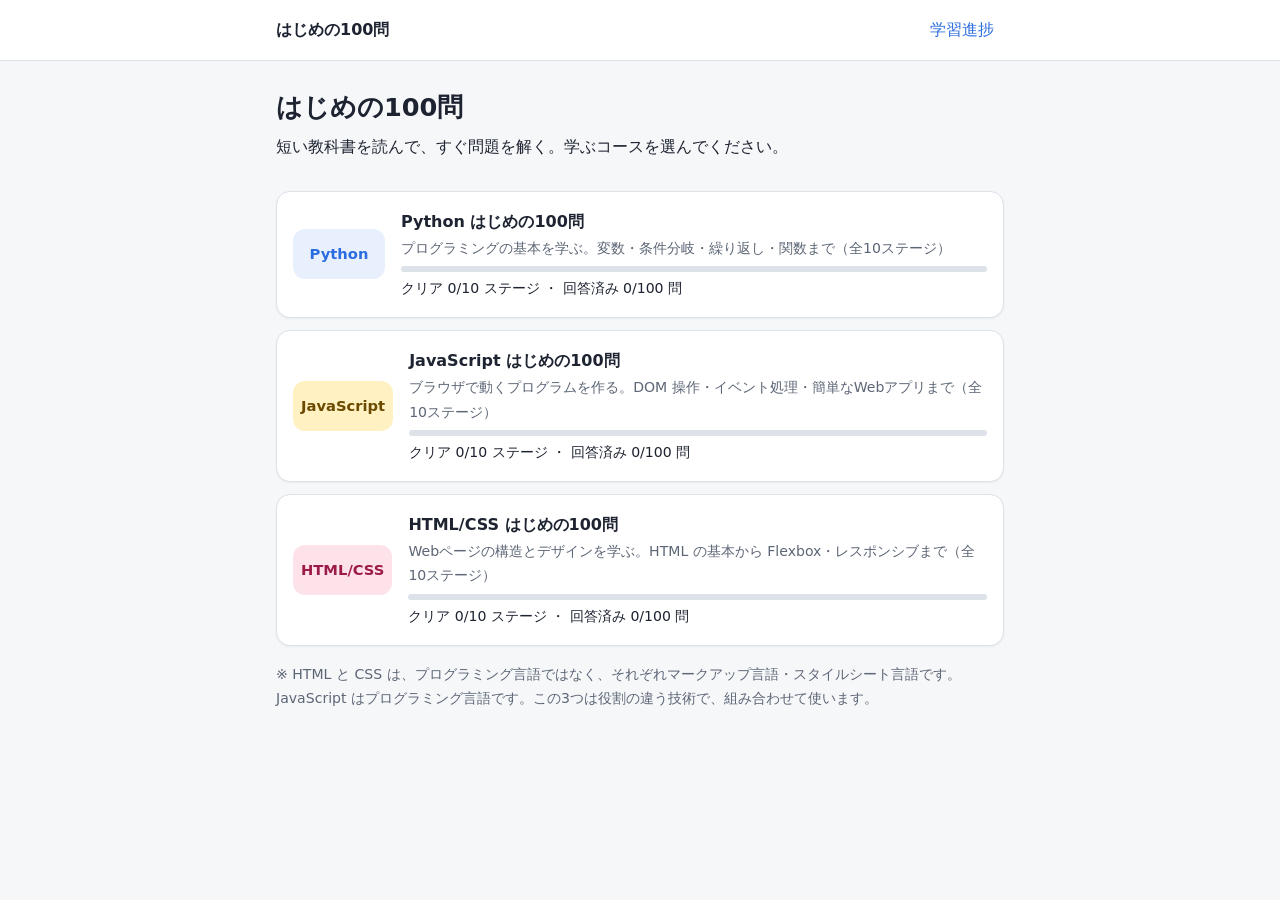
==== commit dc668475: "Add JavaScript and HTML/CSS courses; make the app multi-course - JavaScript course (100 questions) a" ====
--- a/app/index.html
+++ b/app/index.html
@@ -3,7 +3,7 @@
 <head>
 <meta charset="utf-8">
 <meta name="viewport" content="width=device-width, initial-scale=1">
-<title>Python はじめの100問</title>
+<title>はじめの100問</title>
 
 <style>
 :root {
@@ -33,6 +33,28 @@
 .tests li.t-ok { border-left-color: var(--ok); } .tests li.t-ng { border-left-color: var(--ng); }
 .testdetail { margin-top: 10px; }
 .runout { margin: 10px 0; }
+
+/* コース選択 */
+.course-list { display: grid; gap: 12px; margin: 8px 0 16px; }
+.course-card { display: flex; gap: 16px; align-items: center; background: var(--surface); border: 1px solid var(--border); border-radius: 14px; padding: 16px; color: inherit; text-decoration: none; box-shadow: var(--shadow); }
+a.course-card:hover, a.course-card:focus-visible { border-color: var(--accent); outline: none; }
+.course-badge { flex: none; min-width: 92px; text-align: center; font-weight: 700; font-size: .92rem; padding: 12px 8px; border-radius: 12px; background: var(--accent-soft); color: var(--accent); }
+.course-js .course-badge { background: #fff1c2; color: #6b4a00; }
+.course-htmlcss .course-badge { background: #fde2ea; color: #9b1c48; }
+.course-body { flex: 1; min-width: 0; }
+@media (prefers-color-scheme: dark) {
+  :root:not([data-theme="light"]) .course-js .course-badge { background: #3a2f10; color: #ffd36b; }
+  :root:not([data-theme="light"]) .course-htmlcss .course-badge { background: #3b1a26; color: #ff9ab8; }
+}
+@media (max-width: 480px) { .course-card { flex-direction: column; align-items: stretch; } .course-badge { align-self: flex-start; } }
+
+/* 表示結果のプレビュー（HTML・CSS・DOM操作） */
+.previewbox { margin: 10px 0; border: 1px dashed var(--border); border-radius: 10px; padding: 8px; }
+.preview-frame { display: block; width: 100%; height: 240px; border: 1px solid var(--border); border-radius: 8px; background: #fff; }
+pre.code[data-lang] { position: relative; }
+pre.code[data-lang]::before { content: attr(data-lang); position: absolute; top: 4px; right: 8px; font: 11px/1 system-ui, sans-serif; color: var(--muted); text-transform: uppercase; letter-spacing: .04em; }
+details.actual { margin-top: 10px; }
+details.actual summary { cursor: pointer; font-weight: 600; }
 .banner { position: fixed; left: 50%; bottom: 16px; transform: translateX(-50%); z-index: 10; display: flex; gap: 12px; align-items: center; background: var(--text); color: var(--bg); padding: 8px 8px 8px 16px; border-radius: 12px; box-shadow: 0 4px 16px rgba(0, 0, 0, .25); max-width: calc(100vw - 32px); }
 .banner .btn { min-height: 36px; padding: 4px 14px; width: auto; }
 .install { display: flex; flex-wrap: wrap; gap: 10px; align-items: center; justify-content: space-between; background: var(--accent-soft); border-radius: 12px; padding: 10px 14px; margin: 8px 0 14px; }
@@ -142,7 +164,7 @@
 </head>
 <body>
 <header class="top"><div class="in">
-  <a class="brand" href="#/">Python はじめの100問</a>
+  <a class="brand" href="#/">はじめの100問</a>
   <a class="navlink" id="nav-progress" href="#/progress">学習進捗</a>
 </div></header>
 <div id="update-banner" class="banner" role="status" hidden>
@@ -150,7 +172,7 @@
   <button id="update-reload" class="btn primary" type="button">更新する</button>
 </div>
 <main id="app"><noscript>このアプリには JavaScript が必要です。</noscript></main>
-<script id="data" type="application/json">{"curriculum":{"course":{"id":"python-basics-ja","language":"python","language_display_name":"Python","language_version_checked":"3.12.10","language_version_policy":"Python 3.10 以上で同じ結果になる内容のみを使用","locale":"ja-JP","title":"Python はじめの100問","schema_version":"1.0.0"},"stages":[{"id":"S01","number":1,"title":"はじめの一歩","subtitle":"print、文字列、基本的な構文","learning_goals":["print() を使って画面に文字や数値を表示できる","文字列を引用符で囲むという約束を説明できる","コードが上から下へ順番に実行されることを理解する","コメント（#）の役割を説明できる","最初のエラー（NameError / SyntaxError）を見て、原因の見当をつけられる"],"prerequisite_knowledge":["特になし（パソコンで文字を入力できれば十分です）"],"prerequisite_stage_ids":[],"topics":["print() の使い方","文字列と引用符（\" \" と ' '）","複数の値を , で区切って表示する","コードは上から順に実行される","コメント（#）","大文字・小文字の区別","最初のエラーメッセージの見方"],"common_pitfalls":["Print のように大文字で書いてしまう（Python は大文字・小文字を区別する）","引用符を閉じ忘れる、または開始と終了で違う種類を使う","全角の括弧（）や全角スペースを使ってしまう","引用符を付けずに日本語を書いてしまう"],"lesson_id":"LESSON-S01","question_plan":[{"question_id":"PY-001","number_in_stage":1,"title":"print() の役割","type":"multiple_choice","difficulty":1,"concepts":["print関数","出力"]},{"question_id":"PY-002","number_in_stage":2,"title":"文字列には引用符が必要","type":"multiple_choice","difficulty":1,"concepts":["文字列","引用符","print関数"]},{"question_id":"PY-003","number_in_stage":3,"title":"3行の print の結果","type":"predict_output","difficulty":1,"concepts":["実行順序","print関数","改行"]},{"question_id":"PY-004","number_in_stage":4,"title":"カンマで区切ると？","type":"predict_output","difficulty":1,"concepts":["print関数","複数の値"]},{"question_id":"PY-005","number_in_stage":5,"title":"コメントは実行されない","type":"predict_output","difficulty":1,"concepts":["コメント","実行順序"]},{"question_id":"PY-006","number_in_stage":6,"title":"エラーの原因（大文字）","type":"bug_fix","difficulty":1,"concepts":["大文字小文字の区別","NameError"]},{"question_id":"PY-007","number_in_stage":7,"title":"引用符のそろえ方","type":"bug_fix","difficulty":1,"concepts":["引用符","SyntaxError"]},{"question_id":"PY-008","number_in_stage":8,"title":"文字列を表示する","type":"fill_blank","difficulty":1,"concepts":["文字列","引用符"]},{"question_id":"PY-009","number_in_stage":9,"title":"文字と数値を並べる","type":"predict_output","difficulty":1,"concepts":["print関数","複数の値","数値"]},{"question_id":"PY-010","number_in_stage":10,"title":"2行のあいさつ","type":"code_write","difficulty":2,"concepts":["print関数","文字列","実行順序"]}],"clear_condition":{"type":"first_attempt_correct_count","required_correct":7,"total_questions":10,"description":"ステージ内の10問すべてに最後まで回答し、1回目の回答で7問以上正解するとクリア。","stars":{"1":7,"2":9,"3":10},"retry_policy":"不正解でも同じ問題に何度でも再挑戦できる（再挑戦での正解は学習履歴には残るが、クリア判定・星には数えない）。クリアできなかった場合は「ステージをやり直す」で新しい挑戦を始められる。","unlock_next_stage":true},"leads_to":["表示したい値に名前を付ける「変数」（ステージ2）の土台になります"],"unlock_condition":null},{"id":"S02","number":2,"title":"データを扱う","subtitle":"変数、数値、文字列、計算","learning_goals":["変数に値を入れて、名前で取り出せる","変数名のルールを説明できる","数値の計算（+ - * / // % **）と優先順位を理解する","文字列の連結（+）と繰り返し（*）、f文字列を使える","int・float・str の違いを説明できる"],"prerequisite_knowledge":["print() で表示できる（ステージ1）","文字列を引用符で書ける（ステージ1）"],"prerequisite_stage_ids":["S01"],"topics":["変数と代入（=）","変数の上書きと += ","変数名のルール","数値の計算と優先順位","/ と // と %","文字列の + と *","f文字列","型（int / float / str）と type()"],"common_pitfalls":["= を「等しい」という意味で読んでしまう（実際は「右の値を左の名前に入れる」）","/ は割り切れても小数（5.0など）になる","掛け算・割り算は足し算・引き算より先に計算される","変数名に空白を入れる／数字で始める"],"lesson_id":"LESSON-S02","question_plan":[{"question_id":"PY-011","number_in_stage":1,"title":"x = 5 の意味","type":"multiple_choice","difficulty":1,"concepts":["変数","代入"]},{"question_id":"PY-012","number_in_stage":2,"title":"上書きと +=","type":"predict_output","difficulty":1,"concepts":["変数","再代入","+="]},{"question_id":"PY-013","number_in_stage":3,"title":"使えない変数名","type":"multiple_choice","difficulty":1,"concepts":["変数名のルール"]},{"question_id":"PY-014","number_in_stage":4,"title":"商と余りと累乗","type":"predict_output","difficulty":2,"concepts":["//","%","**","算術演算子"]},{"question_id":"PY-015","number_in_stage":5,"title":"割り算の型","type":"predict_output","difficulty":2,"concepts":["/","型","float","type"]},{"question_id":"PY-016","number_in_stage":6,"title":"文字列の足し算とかけ算","type":"predict_output","difficulty":2,"concepts":["文字列の連結","文字列の繰り返し"]},{"question_id":"PY-017","number_in_stage":7,"title":"f文字列に変数を埋め込む","type":"fill_blank","difficulty":2,"concepts":["f文字列","変数"]},{"question_id":"PY-018","number_in_stage":8,"title":"変数名のエラー","type":"bug_fix","difficulty":2,"concepts":["変数名のルール","SyntaxError"]},{"question_id":"PY-019","number_in_stage":9,"title":"平均の計算ミス","type":"bug_fix","difficulty":2,"concepts":["計算の優先順位","括弧"]},{"question_id":"PY-020","number_in_stage":10,"title":"長方形の面積","type":"code_write","difficulty":2,"concepts":["変数","掛け算","print関数"]}],"clear_condition":{"type":"first_attempt_correct_count","required_correct":7,"total_questions":10,"description":"ステージ内の10問すべてに最後まで回答し、1回目の回答で7問以上正解するとクリア。","stars":{"1":7,"2":9,"3":10},"retry_policy":"不正解でも同じ問題に何度でも再挑戦できる（再挑戦での正解は学習履歴には残るが、クリア判定・星には数えない）。クリアできなかった場合は「ステージをやり直す」で新しい挑戦を始められる。","unlock_next_stage":true},"leads_to":["変数の値を使って「条件で動きを変える」（ステージ3）へ進みます"],"unlock_condition":{"type":"stage_cleared","stage_id":"S01"}},{"id":"S03","number":3,"title":"条件によって動きを変える","subtitle":"if、elif、else、比較演算子","learning_goals":["比較演算子（== != < > <= >=）の結果が True / False になることを理解する","= と == の違いを説明できる","if / elif / else で処理を分岐できる","インデント（字下げ）が処理のまとまりを表すことを理解する","and / or / not で条件を組み合わせられる"],"prerequisite_knowledge":["変数と代入（ステージ2）","数値の計算と比較に使う数値（ステージ2）","print() と文字列（ステージ1）"],"prerequisite_stage_ids":["S02"],"topics":["True / False（真偽値）","比較演算子","= と == の違い","if / else","elif","インデントとコロン（:）","and / or / not"],"common_pitfalls":["条件で = を使ってしまう（正しくは ==）","if / else / elif の末尾のコロン（:）を忘れる","インデントを忘れる・そろえない","elif は上から順に調べ、最初に成立した1つだけが実行される","以上（>=）と より大きい（>）の境界の取り違え"],"lesson_id":"LESSON-S03","question_plan":[{"question_id":"PY-021","number_in_stage":1,"title":"等しいかどうかを調べる","type":"multiple_choice","difficulty":2,"concepts":["比較演算子","==","代入との違い"]},{"question_id":"PY-022","number_in_stage":2,"title":"以上と等しくない","type":"predict_output","difficulty":2,"concepts":["比較演算子","真偽値"]},{"question_id":"PY-023","number_in_stage":3,"title":"if の外にある行","type":"predict_output","difficulty":2,"concepts":["if","else","インデント"]},{"question_id":"PY-024","number_in_stage":4,"title":"elif は最初の1つだけ","type":"predict_output","difficulty":2,"concepts":["elif","条件分岐の順序"]},{"question_id":"PY-025","number_in_stage":5,"title":"インデントの役割","type":"multiple_choice","difficulty":2,"concepts":["インデント","ブロック"]},{"question_id":"PY-026","number_in_stage":6,"title":"条件で = を使っている","type":"bug_fix","difficulty":2,"concepts":["==","SyntaxError","if"]},{"question_id":"PY-027","number_in_stage":7,"title":"else のコロン","type":"bug_fix","difficulty":2,"concepts":["else","コロン","SyntaxError"]},{"question_id":"PY-028","number_in_stage":8,"title":"両方の条件を満たすとき","type":"fill_blank","difficulty":2,"concepts":["and","or","論理演算"]},{"question_id":"PY-029","number_in_stage":9,"title":"and・or・not の結果","type":"predict_output","difficulty":3,"concepts":["and","or","not","比較演算子"]},{"question_id":"PY-030","number_in_stage":10,"title":"合否判定","type":"code_write","difficulty":3,"concepts":["if","else","比較演算子","境界値"]}],"clear_condition":{"type":"first_attempt_correct_count","required_correct":7,"total_questions":10,"description":"ステージ内の10問すべてに最後まで回答し、1回目の回答で7問以上正解するとクリア。","stars":{"1":7,"2":9,"3":10},"retry_policy":"不正解でも同じ問題に何度でも再挑戦できる（再挑戦での正解は学習履歴には残るが、クリア判定・星には数えない）。クリアできなかった場合は「ステージをやり直す」で新しい挑戦を始められる。","unlock_next_stage":true},"leads_to":["条件を繰り返し使う「ループ」（ステージ4）へ進みます"],"unlock_condition":{"type":"stage_cleared","stage_id":"S02"}},{"id":"S04","number":4,"title":"処理を繰り返す","subtitle":"for、while、range","learning_goals":["for と range() で決まった回数の繰り返しを書ける","range() の開始・終了・間隔の意味（終了は含まない）を理解する","while で「条件が成り立つ間」の繰り返しを書ける","合計を求めるなど、変数を更新しながら繰り返す書き方ができる","break と continue の違いを説明できる","終わらないループ（無限ループ）の原因に気づける"],"prerequisite_knowledge":["変数・計算・+=（ステージ2）","if と比較演算子、インデント（ステージ3）"],"prerequisite_stage_ids":["S03"],"topics":["for と range(n)","range(開始, 終了) と range(開始, 終了, 間隔)","合計を求める（累積）","while","ループの中での変数の更新","break と continue","無限ループ"],"common_pitfalls":["range(5) は 0〜4（5 は含まれない）","range(1, 5) は 1〜4。1〜5 にしたければ range(1, 6)","while の中で条件に使う変数を更新し忘れて終わらなくなる","合計を入れる変数の初期化（0）を忘れる／ループの中で初期化してしまう"],"lesson_id":"LESSON-S04","question_plan":[{"question_id":"PY-031","number_in_stage":1,"title":"range(3) の中身","type":"predict_output","difficulty":2,"concepts":["for","range"]},{"question_id":"PY-032","number_in_stage":2,"title":"間隔つき range","type":"predict_output","difficulty":2,"concepts":["range","間隔(step)"]},{"question_id":"PY-033","number_in_stage":3,"title":"条件で繰り返す","type":"multiple_choice","difficulty":2,"concepts":["while","if","for"]},{"question_id":"PY-034","number_in_stage":4,"title":"2倍の合計","type":"predict_output","difficulty":3,"concepts":["累積","range","+="]},{"question_id":"PY-035","number_in_stage":5,"title":"while のカウントダウン","type":"predict_output","difficulty":3,"concepts":["while","ループの更新"]},{"question_id":"PY-036","number_in_stage":6,"title":"終わらないループ","type":"bug_fix","difficulty":3,"concepts":["無限ループ","while","ループの更新"]},{"question_id":"PY-037","number_in_stage":7,"title":"while の更新式","type":"fill_blank","difficulty":3,"concepts":["while","ループの更新","+="]},{"question_id":"PY-038","number_in_stage":8,"title":"continue と break","type":"predict_output","difficulty":3,"concepts":["break","continue","for"]},{"question_id":"PY-039","number_in_stage":9,"title":"合計が合わない（範囲のミス）","type":"bug_fix","difficulty":3,"concepts":["range","終了は含まない","オフバイワン"]},{"question_id":"PY-040","number_in_stage":10,"title":"1 から n までの合計","type":"code_write","difficulty":3,"concepts":["for","range","累積","while"]}],"clear_condition":{"type":"first_attempt_correct_count","required_correct":7,"total_questions":10,"description":"ステージ内の10問すべてに最後まで回答し、1回目の回答で7問以上正解するとクリア。","stars":{"1":7,"2":9,"3":10},"retry_policy":"不正解でも同じ問題に何度でも再挑戦できる（再挑戦での正解は学習履歴には残るが、クリア判定・星には数えない）。クリアできなかった場合は「ステージをやり直す」で新しい挑戦を始められる。","unlock_next_stage":true},"leads_to":["まとめて扱うデータ「リスト」と for を組み合わせます（ステージ5）"],"unlock_condition":{"type":"stage_cleared","stage_id":"S03"}},{"id":"S05","number":5,"title":"データをまとめる","subtitle":"リスト、インデックス、基本操作","learning_goals":["リストを作り、インデックス（0始まり）で要素を取り出せる","負のインデックス（-1 = 最後）を理解する","append・要素の置き換え・len・in・sum・max・min を使える","for でリストの要素を1つずつ処理できる","スライス（範囲指定）の基本を理解する","IndexError の原因を説明できる"],"prerequisite_knowledge":["変数（ステージ2）","for と range（ステージ4）","比較とif（ステージ3）"],"prerequisite_stage_ids":["S04"],"topics":["リストの作り方 [ ]","インデックス（0始まり・負の数）","要素の置き換えと append","len / sum / max / min","in 演算子","for でリストを順に処理","スライス [開始:終了]","IndexError"],"common_pitfalls":["インデックスは 0 から始まる（1番目の要素は [0]）","最後の要素のインデックスは len(リスト) - 1（len(リスト) は範囲外）","スライス [1:3] の終わり（3）は含まれない（range と同じ）","要素を取り出すのは角括弧 [ ]、丸括弧 ( ) ではない"],"lesson_id":"LESSON-S05","question_plan":[{"question_id":"PY-041","number_in_stage":1,"title":"最初の要素の取り出し方","type":"multiple_choice","difficulty":2,"concepts":["リスト","インデックス"]},{"question_id":"PY-042","number_in_stage":2,"title":"len と負のインデックス","type":"predict_output","difficulty":2,"concepts":["len","負のインデックス"]},{"question_id":"PY-043","number_in_stage":3,"title":"置き換えと追加","type":"predict_output","difficulty":2,"concepts":["要素の置き換え","append"]},{"question_id":"PY-044","number_in_stage":4,"title":"IndexError の直し方","type":"bug_fix","difficulty":2,"concepts":["IndexError","インデックス"]},{"question_id":"PY-045","number_in_stage":5,"title":"リストを順に足す","type":"fill_blank","difficulty":2,"concepts":["for","リスト","累積"]},{"question_id":"PY-046","number_in_stage":6,"title":"in とスライス","type":"predict_output","difficulty":3,"concepts":["in演算子","スライス"]},{"question_id":"PY-047","number_in_stage":7,"title":"最後の要素の番号","type":"multiple_choice","difficulty":2,"concepts":["インデックス","len"]},{"question_id":"PY-048","number_in_stage":8,"title":"ループの範囲が広すぎる","type":"bug_fix","difficulty":3,"concepts":["IndexError","range","len"]},{"question_id":"PY-049","number_in_stage":9,"title":"sum・max・min","type":"predict_output","difficulty":2,"concepts":["sum","max","min","print関数"]},{"question_id":"PY-050","number_in_stage":10,"title":"平均点を求める","type":"code_write","difficulty":3,"concepts":["sum","len","割り算","リスト"]}],"clear_condition":{"type":"first_attempt_correct_count","required_correct":7,"total_questions":10,"description":"ステージ内の10問すべてに最後まで回答し、1回目の回答で7問以上正解するとクリア。","stars":{"1":7,"2":9,"3":10},"retry_policy":"不正解でも同じ問題に何度でも再挑戦できる（再挑戦での正解は学習履歴には残るが、クリア判定・星には数えない）。クリアできなかった場合は「ステージをやり直す」で新しい挑戦を始められる。","unlock_next_stage":true},"leads_to":["繰り返し書いている処理を「関数」としてまとめます（ステージ6）"],"unlock_condition":{"type":"stage_cleared","stage_id":"S04"}},{"id":"S06","number":6,"title":"処理を部品化する","subtitle":"関数、引数、戻り値","learning_goals":["def で関数を定義し、呼び出して使える","引数で値を渡し、return で結果を受け取れる","return と print の違いを説明できる","デフォルト引数を使える","関数の中の変数（ローカル変数）は外とは別物だと理解する"],"prerequisite_knowledge":["変数・計算（ステージ2）","if（ステージ3）","for（ステージ4）","リスト（ステージ5）"],"prerequisite_stage_ids":["S05"],"topics":["def と関数の呼び出し","引数","戻り値（return）","return と print の違い","None","デフォルト引数","ローカル変数"],"common_pitfalls":["def で定義しただけでは実行されない（呼び出しが必要）","print と return を混同する（print は表示、return は値を返す）","return を書かない関数は None を返す","引数の数が合わないと TypeError になる","return はそこで関数を終了する（ループの中に書くと1回で終わる）"],"lesson_id":"LESSON-S06","question_plan":[{"question_id":"PY-051","number_in_stage":1,"title":"定義しただけでは動かない","type":"multiple_choice","difficulty":3,"concepts":["関数の定義","関数の呼び出し"]},{"question_id":"PY-052","number_in_stage":2,"title":"戻り値を計算に使う","type":"predict_output","difficulty":3,"concepts":["戻り値","関数の呼び出し"]},{"question_id":"PY-053","number_in_stage":3,"title":"return のない関数の結果","type":"predict_output","difficulty":3,"concepts":["print と return の違い","None"]},{"question_id":"PY-054","number_in_stage":4,"title":"print と return の違い","type":"multiple_choice","difficulty":3,"concepts":["print と return の違い"]},{"question_id":"PY-055","number_in_stage":5,"title":"結果を返す関数","type":"fill_blank","difficulty":3,"concepts":["return","戻り値"]},{"question_id":"PY-056","number_in_stage":6,"title":"引数が足りない","type":"bug_fix","difficulty":3,"concepts":["引数","TypeError","関数の呼び出し"]},{"question_id":"PY-057","number_in_stage":7,"title":"デフォルト引数","type":"predict_output","difficulty":3,"concepts":["デフォルト引数","**"]},{"question_id":"PY-058","number_in_stage":8,"title":"合計が1にしかならない","type":"bug_fix","difficulty":4,"concepts":["return","インデント","ループ"]},{"question_id":"PY-059","number_in_stage":9,"title":"ローカル変数と外の変数","type":"predict_output","difficulty":4,"concepts":["ローカル変数","スコープ"]},{"question_id":"PY-060","number_in_stage":10,"title":"偶数判定の関数","type":"code_write","difficulty":4,"concepts":["関数","return","%","比較演算子"]}],"clear_condition":{"type":"first_attempt_correct_count","required_correct":7,"total_questions":10,"description":"ステージ内の10問すべてに最後まで回答し、1回目の回答で7問以上正解するとクリア。","stars":{"1":7,"2":9,"3":10},"retry_policy":"不正解でも同じ問題に何度でも再挑戦できる（再挑戦での正解は学習履歴には残るが、クリア判定・星には数えない）。クリアできなかった場合は「ステージをやり直す」で新しい挑戦を始められる。","unlock_next_stage":true},"leads_to":["エラーの読み方と直し方を学びます（ステージ7）。関数はそのまま使います"],"unlock_condition":{"type":"stage_cleared","stage_id":"S05"}},{"id":"S07","number":7,"title":"エラーを見つけて修正する","subtitle":"構文エラー、型、デバッグの基本","learning_goals":["エラーメッセージの最後の行から、種類と原因の見当をつけられる","SyntaxError / NameError / TypeError / ValueError / ZeroDivisionError の典型的な原因を説明できる","int() / float() / str() で型を変換できる","try / except でエラーを受け止める基本形を書ける","エラーが出ない間違い（論理エラー）を print で調べる考え方を理解する"],"prerequisite_knowledge":["print・変数・型（ステージ1〜2）","if・for（ステージ3〜4）","リスト・関数（ステージ5〜6）"],"prerequisite_stage_ids":["S06"],"topics":["エラーメッセージの読み方（最後の行）","SyntaxError（括弧・コロン・引用符）","NameError","TypeError（型の不一致）","ValueError / ZeroDivisionError","型の変換 int() float() str()","try / except","print による調べ方（デバッグ）"],"common_pitfalls":["エラーメッセージの最初から読んで圧倒される（まず最後の行を読む）","文字列と数値を + でつなごうとして TypeError になる","int(\"abc\") のように数値にできない文字列で ValueError になる","エラーが出ないから正しい、とは限らない（結果が間違っている場合）"],"lesson_id":"LESSON-S07","question_plan":[{"question_id":"PY-061","number_in_stage":1,"title":"エラーメッセージの読み始め","type":"multiple_choice","difficulty":3,"concepts":["エラーメッセージ","トレースバック"]},{"question_id":"PY-062","number_in_stage":2,"title":"NameError の原因","type":"multiple_choice","difficulty":3,"concepts":["NameError"]},{"question_id":"PY-063","number_in_stage":3,"title":"文字列を整数に変換して計算","type":"predict_output","difficulty":3,"concepts":["型変換","int"]},{"question_id":"PY-064","number_in_stage":4,"title":"文字列と数値の連結","type":"bug_fix","difficulty":3,"concepts":["TypeError","型変換","str"]},{"question_id":"PY-065","number_in_stage":5,"title":"try / except の動き","type":"predict_output","difficulty":4,"concepts":["try/except","ValueError"]},{"question_id":"PY-066","number_in_stage":6,"title":"受け止めるエラー名","type":"fill_blank","difficulty":4,"concepts":["try/except","ZeroDivisionError"]},{"question_id":"PY-067","number_in_stage":7,"title":"括弧の閉じ忘れ","type":"bug_fix","difficulty":3,"concepts":["SyntaxError","括弧"]},{"question_id":"PY-068","number_in_stage":8,"title":"エラーが出ないのに結果が違う","type":"multiple_choice","difficulty":3,"concepts":["論理エラー","デバッグ"]},{"question_id":"PY-069","number_in_stage":9,"title":"合計が足し込まれない","type":"bug_fix","difficulty":4,"concepts":["論理エラー","累積","+="]},{"question_id":"PY-070","number_in_stage":10,"title":"安全に整数へ変換する","type":"code_write","difficulty":4,"concepts":["try/except","ValueError","関数","None"]}],"clear_condition":{"type":"first_attempt_correct_count","required_correct":7,"total_questions":10,"description":"ステージ内の10問すべてに最後まで回答し、1回目の回答で7問以上正解するとクリア。","stars":{"1":7,"2":9,"3":10},"retry_policy":"不正解でも同じ問題に何度でも再挑戦できる（再挑戦での正解は学習履歴には残るが、クリア判定・星には数えない）。クリアできなかった場合は「ステージをやり直す」で新しい挑戦を始められる。","unlock_next_stage":true},"leads_to":["文字列のメソッドや辞書など、データを加工する道具を学びます（ステージ8）"],"unlock_condition":{"type":"stage_cleared","stage_id":"S06"}},{"id":"S08","number":8,"title":"文字列・データの操作","subtitle":"文字列メソッド、辞書、基本的なデータ処理","learning_goals":["strip / upper / lower / replace / split / join / count / in などの文字列メソッドを使える","文字列メソッドは元の文字列を変えず、新しい文字列を返すことを理解する","辞書（キーと値）を作り、取り出し・追加・更新できる","get と in で存在しないキーに安全に対応できる","for と items() で辞書を順に処理し、簡単な集計ができる"],"prerequisite_knowledge":["文字列・変数（ステージ1〜2）","for と if（ステージ3〜4）","リストと関数（ステージ5〜6）","KeyError などエラーの読み方（ステージ7）"],"prerequisite_stage_ids":["S07"],"topics":["文字列メソッド（strip, upper, lower, replace, split, join, count）","文字列メソッドは新しい値を返す","in 演算子","辞書の作り方・取り出し・追加・更新","get / in / len","keys / values / items と for","辞書を使った集計（カウント）"],"common_pitfalls":["name.upper() だけでは name は変わらない（結果を受け取る必要がある）","存在しないキーを [ ] で取り出すと KeyError（get なら安全）","既存のキーに代入すると追加ではなく上書き","for key, value in 辞書.items(): と書く（items() を忘れない）"],"lesson_id":"LESSON-S08","question_plan":[{"question_id":"PY-071","number_in_stage":1,"title":"strip と len","type":"predict_output","difficulty":3,"concepts":["strip","len","文字列メソッド"]},{"question_id":"PY-072","number_in_stage":2,"title":"元の文字列は変わらない","type":"predict_output","difficulty":3,"concepts":["文字列メソッド","再代入"]},{"question_id":"PY-073","number_in_stage":3,"title":"split と join","type":"predict_output","difficulty":3,"concepts":["split","join","リスト"]},{"question_id":"PY-074","number_in_stage":4,"title":"文字列の置き換え","type":"fill_blank","difficulty":3,"concepts":["replace","文字列メソッド"]},{"question_id":"PY-075","number_in_stage":5,"title":"辞書から取り出されるもの","type":"multiple_choice","difficulty":3,"concepts":["辞書","キーと値"]},{"question_id":"PY-076","number_in_stage":6,"title":"存在しないキー","type":"bug_fix","difficulty":3,"concepts":["KeyError","get"]},{"question_id":"PY-077","number_in_stage":7,"title":"辞書の追加と上書き","type":"predict_output","difficulty":3,"concepts":["辞書の追加","辞書の更新","len"]},{"question_id":"PY-078","number_in_stage":8,"title":"辞書のペアを順に取り出す","type":"fill_blank","difficulty":4,"concepts":["items","辞書","for"]},{"question_id":"PY-079","number_in_stage":9,"title":"数え方のミス","type":"bug_fix","difficulty":4,"concepts":["辞書","カウント","論理エラー"]},{"question_id":"PY-080","number_in_stage":10,"title":"単語の出現回数","type":"code_write","difficulty":4,"concepts":["辞書","split","for","関数","return"]}],"clear_condition":{"type":"first_attempt_correct_count","required_correct":7,"total_questions":10,"description":"ステージ内の10問すべてに最後まで回答し、1回目の回答で7問以上正解するとクリア。","stars":{"1":7,"2":9,"3":10},"retry_policy":"不正解でも同じ問題に何度でも再挑戦できる（再挑戦での正解は学習履歴には残るが、クリア判定・星には数えない）。クリアできなかった場合は「ステージをやり直す」で新しい挑戦を始められる。","unlock_next_stage":true},"leads_to":["ここまでの知識を組み合わせ、ミニプログラムを読み解きます（ステージ9）"],"unlock_condition":{"type":"stage_cleared","stage_id":"S07"}},{"id":"S09","number":9,"title":"ミニプログラムを読み解く","subtitle":"おみくじ、簡易計算機、集計など","learning_goals":["短いプログラム全体を読み、何をしているか説明できる","変数の値を1行ずつ追いかけて（トレースして）結果を予想できる","random.randint の範囲（両端を含む）を理解する","if / 関数 / 繰り返し / リスト / 辞書を組み合わせたコードを読み書きできる","条件の順序や境界値などの典型的なミスを見つけられる"],"prerequisite_knowledge":["ステージ1〜8のすべて（特に if・for・関数・リスト・辞書）"],"prerequisite_stage_ids":["S08"],"topics":["プログラムの読み方（変数の値を表にして追う）","import と random.randint","おみくじ（if / elif）","簡易計算機（関数 + 条件分岐）","成績の集計（リスト + for + if）","買い物かごの合計（辞書 + リスト）"],"common_pitfalls":["random.randint(a, b) は a も b も含む（range とは違う）","elif は上から順に調べるので、条件の並べ順が大事","コードを一気に読もうとして混乱する（1行ずつ追う）","テストでは random の値が毎回変わるため、値を固定して確認する"],"lesson_id":"LESSON-S09","question_plan":[{"question_id":"PY-081","number_in_stage":1,"title":"randint の範囲","type":"multiple_choice","difficulty":3,"concepts":["random","randint"]},{"question_id":"PY-082","number_in_stage":2,"title":"おみくじの結果を読む","type":"predict_output","difficulty":3,"concepts":["if/elif/else","トレース"]},{"question_id":"PY-083","number_in_stage":3,"title":"簡易計算機の動き","type":"predict_output","difficulty":3,"concepts":["関数","if/elif/else","トレース"]},{"question_id":"PY-084","number_in_stage":4,"title":"割り算の分岐を追加","type":"fill_blank","difficulty":3,"concepts":["関数","/","//"]},{"question_id":"PY-085","number_in_stage":5,"title":"合格者を数える","type":"predict_output","difficulty":3,"concepts":["for","if","カウント"]},{"question_id":"PY-086","number_in_stage":6,"title":"成績判定の順序","type":"bug_fix","difficulty":4,"concepts":["elif","条件の順序","論理エラー"]},{"question_id":"PY-087","number_in_stage":7,"title":"買い物かごの合計","type":"predict_output","difficulty":3,"concepts":["辞書","リスト","for","累積"]},{"question_id":"PY-088","number_in_stage":8,"title":"コードの読み方","type":"multiple_choice","difficulty":3,"concepts":["トレース","コードの読み方"]},{"question_id":"PY-089","number_in_stage":9,"title":"4文字以上を数える","type":"bug_fix","difficulty":4,"concepts":["比較演算子","境界値","論理エラー"]},{"question_id":"PY-090","number_in_stage":10,"title":"おみくじ判定関数","type":"code_write","difficulty":4,"concepts":["関数","if/elif/else","境界値","return"]}],"clear_condition":{"type":"first_attempt_correct_count","required_correct":7,"total_questions":10,"description":"ステージ内の10問すべてに最後まで回答し、1回目の回答で7問以上正解するとクリア。","stars":{"1":7,"2":9,"3":10},"retry_policy":"不正解でも同じ問題に何度でも再挑戦できる（再挑戦での正解は学習履歴には残るが、クリア判定・星には数えない）。クリアできなかった場合は「ステージをやり直す」で新しい挑戦を始められる。","unlock_next_stage":true},"leads_to":["総合演習（ステージ10）で、複数の知識を組み合わせて自分で書きます"],"unlock_condition":{"type":"stage_cleared","stage_id":"S08"}},{"id":"S10","number":10,"title":"総合演習","subtitle":"複数の知識を組み合わせた問題","learning_goals":["問題を「入力・処理・出力」に分けて考えられる","ループの中にループ（入れ子）や、関数・リスト・辞書を組み合わせたコードを読める","「暫定の最大値を更新する」など、定番の考え方でプログラムを組み立てられる","境界値やテストの値を自分で考えて、コードを確かめられる","FizzBuzz・回文判定・集計など、基本的なミニ課題を自力で書ける"],"prerequisite_knowledge":["ステージ1〜9のすべて"],"prerequisite_stage_ids":["S09"],"topics":["問題の分解（入力・処理・出力）","ループの入れ子","最大値を求めるパターン（暫定の最大を更新）","FizzBuzz（条件の順序）","回文判定（前と後ろから比べる）","辞書とループによる集計","境界値のテスト"],"common_pitfalls":["いきなり全部を書こうとして混乱する（小さく分けて、1つずつ確かめる）","条件の順序（FizzBuzz は 15 の倍数を先に判定）","初期値の決め方（最大値探しや集計の最初の値）","境界値（空のリスト・0・1つだけ）を考えずに完成と思い込む"],"lesson_id":"LESSON-S10","question_plan":[{"question_id":"PY-091","number_in_stage":1,"title":"FizzBuzz のかけら","type":"predict_output","difficulty":4,"concepts":["for","if","%","range"]},{"question_id":"PY-092","number_in_stage":2,"title":"入れ子のループ","type":"predict_output","difficulty":4,"concepts":["入れ子のループ","文字列の連結","range"]},{"question_id":"PY-093","number_in_stage":3,"title":"最大値を求める考え方","type":"multiple_choice","difficulty":4,"concepts":["アルゴリズムの考え方","最大値","for"]},{"question_id":"PY-094","number_in_stage":4,"title":"最大値を更新する条件","type":"fill_blank","difficulty":4,"concepts":["比較演算子","最大値","for"]},{"question_id":"PY-095","number_in_stage":5,"title":"偶数の合計が合わない","type":"bug_fix","difficulty":4,"concepts":["%","関数","論理エラー"]},{"question_id":"PY-096","number_in_stage":6,"title":"合否のカウント","type":"predict_output","difficulty":4,"concepts":["辞書","関数","for","境界値"]},{"question_id":"PY-097","number_in_stage":7,"title":"FizzBuzz の関数","type":"code_write","difficulty":4,"concepts":["関数","if/elif/else","%","str","条件の順序"]},{"question_id":"PY-098","number_in_stage":8,"title":"回文の判定","type":"code_write","difficulty":5,"concepts":["for","インデックス","負のインデックス","return","関数"]},{"question_id":"PY-099","number_in_stage":9,"title":"最高得点の人を探す","type":"code_write","difficulty":5,"concepts":["辞書","items","for","最大値","関数"]},{"question_id":"PY-100","number_in_stage":10,"title":"成績をまとめる（総仕上げ）","type":"code_write","difficulty":5,"concepts":["関数","辞書","sum/max/min","for","if","境界値"]}],"clear_condition":{"type":"first_attempt_correct_count","required_correct":7,"total_questions":10,"description":"ステージ内の10問すべてに最後まで回答し、1回目の回答で7問以上正解するとクリア。","stars":{"1":7,"2":9,"3":10},"retry_policy":"不正解でも同じ問題に何度でも再挑戦できる（再挑戦での正解は学習履歴には残るが、クリア判定・星には数えない）。クリアできなかった場合は「ステージをやり直す」で新しい挑戦を始められる。","unlock_next_stage":true},"leads_to":["この先は、ファイルの読み書き・クラス・ライブラリなど、より大きなプログラムづくりへ進めます"],"unlock_condition":{"type":"stage_cleared","stage_id":"S09"}}]},"lessons":{"course_id":"python-basics-ja","schema_version":"1.0.0","lessons":[{"id":"LESSON-S01","stage_id":"S01","title":"はじめの一歩","intro":"プログラミングは「コンピューターへの指示書」を書くことです。最初に覚えるのは、結果を画面に表示する print() だけ。これさえ使えれば、以降のすべての学習で「動かして確かめる」ことができます。","sections":[{"id":"S01-L1","title":"print() で画面に表示する","read_minutes":2,"body":["Python で画面に何かを表示したいときは print() を使います。括弧 ( ) の中に表示したいものを書きます。","文字（文字列）を表示するときは、必ず引用符 \" \" か ' ' で囲みます。引用符は「ここからここまでは、ただの文字だよ」という目印です。数値は引用符なしで書けます。","print() は表示したあとに自動で改行（次の行に移動）します。そのため print() を3回書くと、3行に分かれて表示されます。コードは上の行から順番に1行ずつ実行されます。"],"glossary":[{"term":"プログラム / コード","definition":"コンピューターに出す指示を書いたもの。"},{"term":"実行","definition":"書いた指示をコンピューターに動かしてもらうこと。"},{"term":"関数","definition":"決まった仕事をしてくれる命令のこと。print() は「表示する」関数です。"},{"term":"文字列","definition":"文字のならび。引用符で囲んで書く。"}],"examples":[{"id":"S01-E1","title":"いちばん短いプログラム","code":"print(\"Hello\")","expected_output":"Hello","line_notes":["1行目: print( ) の中の文字列 \"Hello\" を画面に表示します。出力に引用符は出ません。"]},{"id":"S01-E2","title":"上から順に実行される","code":"print(\"おはよう\")\nprint(\"こんにちは\")\nprint(2024)","expected_output":"おはよう\nこんにちは\n2024","line_notes":["1行目: おはよう を表示して改行します。","2行目: 次にこんにちは を表示します。","3行目: 数値 2024 は引用符なしで書けます。"]}]},{"id":"S01-L2","title":"複数の値・コメント・エラー","read_minutes":2,"body":["print() の括弧の中に , （カンマ）で区切って複数の値を書くと、間に空白1つを入れて1行に表示されます。カンマ自体は表示されません。","# から行末まではコメントです。人間へのメモで、Python は無視します。コードを一時的に動かしたくないときにも使えます。","Python は大文字と小文字を区別します。print は正しいですが Print は別物としてエラーになります。エラーが出ても失敗ではありません。最後の行に原因のヒントが書かれています。"],"glossary":[{"term":"コメント","definition":"# から行末までのメモ。実行されない。"},{"term":"エラー","definition":"Python が指示を理解できなかったときに出る知らせ。原因のヒントが書かれている。"},{"term":"構文エラー（SyntaxError）","definition":"書き方のルール（文法）が間違っているときのエラー。"}],"examples":[{"id":"S01-E3","title":"複数の値を並べる","code":"print(\"Python\", \"は\", \"楽しい\")","expected_output":"Python は 楽しい","line_notes":["カンマで区切った3つの値が、間に空白1つを入れて1行に表示されます。"]},{"id":"S01-E4","title":"コメント","code":"# あいさつを表示する\nprint(\"Hi\")  # ここもコメント","expected_output":"Hi","line_notes":["1行目: コメントだけの行。何も起きません。","2行目: print は実行され、# 以降は無視されます。"]}]}],"common_mistakes":[{"title":"大文字で書く","wrong_code":"Print(\"Hello\")","why":"Python は大文字・小文字を区別するため、Print という名前は存在せず NameError になります。","fix":"print(\"Hello\")"},{"title":"引用符の閉じ忘れ・不一致","wrong_code":"print(\"Hello')","why":"引用符は開始と終了で同じ種類にそろえます。そろっていないと SyntaxError になります。","fix":"print(\"Hello\")"},{"title":"引用符を付けない","wrong_code":"print(Hello)","why":"引用符がない Hello は文字ではなく「名前」として扱われ、NameError になります。","fix":"print(\"Hello\")"},{"title":"全角の括弧","wrong_code":"print（\"Hello\"）","why":"コードの記号は半角で書きます。全角の括弧は SyntaxError になります。","fix":"print(\"Hello\")"}],"checkpoints":["print() は画面に表示する","文字列は引用符で囲む（数値は不要）","コードは上から順番に実行される",", で区切ると空白1つで区切られて1行に表示される","# 以降はコメントで実行されない","大文字・小文字は区別される"],"next_bridge":"では問題で確かめましょう。コードを読んで、何が表示されるか予想してみてください。間違えても大丈夫。解説が次の理解につながります。"},{"id":"LESSON-S02","stage_id":"S02","title":"データを扱う","intro":"データに名前を付けておくと、何度でも使い回せて、あとから値を変えることもできます。この名前が「変数」です。計算や文字列の組み立ても、変数と組み合わせると一気にプログラムらしくなります。","sections":[{"id":"S02-L1","title":"変数にデータを入れる","read_minutes":3,"body":["名前 = 値 と書くと、右の値に左の名前を付けて覚えておけます。これを代入といいます。= は数学の「等しい」ではなく「右を左に入れる」という意味です。","同じ名前にもう一度代入すると、前の値は消えて新しい値に置き換わります（上書き）。x += 1 は x = x + 1 の短い書き方で、同じように x -= 1 は x = x - 1 の短い書き方です。","変数名には英字・数字・アンダースコア（_）が使えますが、数字で始めることはできず、空白も入れられません。大文字と小文字は区別されます。","値には種類（型）があります。整数は int、小数は float、文字列は str です。type() で調べられます。"],"glossary":[{"term":"変数","definition":"値に付けた名前。値を入れておく箱のようなもの。"},{"term":"代入","definition":"= で変数に値を入れること。"},{"term":"型","definition":"値の種類。int（整数）、float（小数）、str（文字列）など。"}],"examples":[{"id":"S02-E1","title":"変数に入れて表示","code":"name = \"Taro\"\nage = 15\nprint(name)\nprint(age)","expected_output":"Taro\n15","line_notes":["1行目: \"Taro\" に name という名前を付けます。","2行目: 15 に age という名前を付けます。","3〜4行目: 名前を書くと、入っている値が表示されます（引用符は不要）。"]},{"id":"S02-E2","title":"上書きと +=","code":"score = 50\nscore = 80\nscore += 5\nprint(score)","expected_output":"85","line_notes":["2行目: score が 80 に上書きされ、50 は消えます。","3行目: score = score + 5 と同じ。80 + 5 = 85 になります。"]},{"id":"S02-E3","title":"型を調べる","code":"print(type(10))\nprint(type(3.14))\nprint(type(\"10\"))","expected_output":"<class 'int'>\n<class 'float'>\n<class 'str'>","line_notes":["引用符で囲んだ \"10\" は数値ではなく文字列（str）です。"]}]},{"id":"S02-L2","title":"計算と文字列の組み立て","read_minutes":3,"body":["計算には + - * / を使います。/ は割り切れても必ず小数（float）になります。// は小数点以下を切り捨てた商、% は余り、** は累乗です。","計算の順番は数学と同じで、* / // % は + - より先です。先に計算したい部分は ( ) で囲みます。","文字列も + で連結でき、* 数 で繰り返せます。変数を文字列に埋め込むには、先頭に f を付けた f\"...\" の中で {変数名} と書きます（f文字列）。"],"glossary":[{"term":"演算子","definition":"+ や * のように、計算や操作を表す記号。"},{"term":"連結","definition":"文字列と文字列をつなげること。"},{"term":"f文字列","definition":"f\"...{変数}...\" の形で、文字列に変数の値を埋め込む書き方。"}],"examples":[{"id":"S02-E4","title":"いろいろな計算","code":"print(7 + 2)\nprint(7 * 2)\nprint(7 / 2)\nprint(7 // 2)\nprint(7 % 2)\nprint(2 ** 3)\nprint(2 + 3 * 4)\nprint((2 + 3) * 4)","expected_output":"9\n14\n3.5\n3\n1\n8\n14\n20","line_notes":["3行目: / は小数の結果 3.5 です。","4行目: // は切り捨て。7 ÷ 2 の商は 3。","5行目: % は余り。7 を 2 で割った余りは 1。","7〜8行目: かけ算が先。( ) で順番を変えられます。"]},{"id":"S02-E5","title":"文字列の連結とf文字列","code":"a = \"Py\"\nb = \"thon\"\nprint(a + b)\nprint(a * 3)\nname = \"Hana\"\nage = 12\nprint(f\"{name}さんは{age}歳です\")","expected_output":"Python\nPyPyPy\nHanaさんは12歳です","line_notes":["3行目: 文字列同士を + でつなぎます。","4行目: 文字列を3回繰り返します。","7行目: {name} と {age} の部分が変数の値に置き換わります。"]}]}],"common_mistakes":[{"title":"変数名に空白","wrong_code":"my score = 80","why":"変数名に空白は使えず SyntaxError になります。_ でつなぎます。","fix":"my_score = 80"},{"title":"数字で始まる変数名","wrong_code":"2nd = 10","why":"変数名は数字で始められません（SyntaxError）。","fix":"second = 10"},{"title":"/ の結果が整数だと思う","wrong_code":"print(10 / 2)  # 5 と思いがち","why":"/ の結果は割り切れても float なので 5.0 と表示されます。","fix":"整数の商がほしいときは 10 // 2"},{"title":"計算順序の勘違い","wrong_code":"average = a + b / 2","why":"b / 2 が先に計算されます。足し算を先にしたいなら ( ) で囲みます。","fix":"average = (a + b) / 2"}],"checkpoints":["= は「右の値を左の名前に入れる」","代入すると前の値は上書きされる","変数名は数字で始められず、空白も使えない","/ は必ず float、// は切り捨て、% は余り、** は累乗","掛け算・割り算は足し算・引き算より先","文字列は + で連結、* で繰り返し、f文字列で変数を埋め込める"],"next_bridge":"変数と計算が使えると、「得点が80以上なら合格」のような判断ができるようになります。まずは問題で、変数と計算を使いこなしてみましょう。"},{"id":"LESSON-S03","stage_id":"S03","title":"条件によって動きを変える","intro":"ここまでのプログラムは、上から順に全部実行されるだけでした。条件によって動きを変えられると、「合格なら祝う」「雨なら傘」といった判断をプログラムに任せられます。","sections":[{"id":"S03-L1","title":"比較とTrue / False","read_minutes":2,"body":["2つの値を比べると、結果は True（正しい）か False（正しくない）のどちらかになります。これを真偽値（bool 型）といいます。","比較には == （等しい）、 != （等しくない）、 < 、 > 、 <= （以下）、 >= （以上）を使います。等しいかを調べるときは = を2つ重ねた == です。= 1つは代入なので間違えないようにしましょう。"],"glossary":[{"term":"真偽値（bool）","definition":"True か False のどちらかの値。"},{"term":"比較演算子","definition":"2つの値を比べて True / False を返す記号。"},{"term":"条件","definition":"True か False になる式。if の判断材料。"}],"examples":[{"id":"S03-E1","title":"比較の結果を表示","code":"print(5 > 3)\nprint(5 == 3)\nprint(5 != 3)\nprint(\"a\" == \"a\")","expected_output":"True\nFalse\nTrue\nTrue","line_notes":["1行目: 5 は 3 より大きいので True。","2行目: 5 と 3 は等しくないので False。","4行目: 文字列も == で比べられます。"]}]},{"id":"S03-L2","title":"if / elif / else と条件の組み合わせ","read_minutes":3,"body":["if 条件: の下に、字下げ（インデント）した行を書くと、条件が True のときだけ実行されます。条件の末尾のコロン（:）を忘れずに。字下げは半角空白4つが一般的で、同じまとまりの行は同じ深さにそろえます。","else: は「if の条件が成り立たなかったとき」の処理です。さらに細かく分けたいときは elif 条件: を使います。上から順に調べ、最初に成立した1つだけが実行され、残りは調べません。","条件は and（かつ）、or（または）、not（否定）で組み合わせられます。and は両方が True のとき、or はどちらか一方でも True のとき True です。"],"glossary":[{"term":"インデント","definition":"行頭の字下げ。どの行が if の中かを表す。"},{"term":"分岐","definition":"条件によって実行する処理を切り替えること。"},{"term":"ブロック","definition":"同じ深さにインデントされた、ひとまとまりの行。"}],"examples":[{"id":"S03-E2","title":"if と else","code":"score = 70\nif score >= 60:\n    print(\"合格\")\nelse:\n    print(\"不合格\")\nprint(\"終わり\")","expected_output":"合格\n終わり","line_notes":["2行目: score >= 60 が True なので、字下げした3行目が実行されます。","4〜5行目: 条件が成り立たないときの処理。今回は飛ばされます。","6行目: 字下げがないので if の外。いつも実行されます。"]},{"id":"S03-E3","title":"elif で細かく分ける","code":"score = 75\nif score >= 90:\n    print(\"A\")\nelif score >= 70:\n    print(\"B\")\nelse:\n    print(\"C\")","expected_output":"B","line_notes":["score >= 90 は False。次の elif を調べ、75 >= 70 が True なので B を表示し、残りは調べません。"]},{"id":"S03-E4","title":"and と not","code":"age = 20\nhas_ticket = True\nif age >= 18 and has_ticket:\n    print(\"入場OK\")\nprint(not has_ticket)","expected_output":"入場OK\nFalse","line_notes":["3行目: 年齢条件とチケット条件の両方が True のときだけ実行されます。","5行目: not は True と False を反転します。"]}]}],"common_mistakes":[{"title":"条件に = を使う","wrong_code":"if score = 60:","why":"= は代入です。等しいかの比較は == を使います（SyntaxError）。","fix":"if score == 60:"},{"title":"コロンの付け忘れ","wrong_code":"if score >= 60\n    print(\"合格\")","why":"if・elif・else の行の末尾には : が必要です（SyntaxError）。","fix":"if score >= 60:"},{"title":"インデントの忘れ","wrong_code":"if score >= 60:\nprint(\"合格\")","why":"if の中で実行する行は字下げが必要です（IndentationError）。","fix":"    print(\"合格\")  # 半角空白4つ"},{"title":"境界値の取り違え","wrong_code":"if score > 60:  # 60点は不合格に","why":"「60以上」は >=。> だと60は含まれません。","fix":"if score >= 60:"}],"checkpoints":["比較の結果は True / False","等しいかは == 、= は代入","if / elif / else の行末には : が必要","インデントが if の中を表す","elif は上から調べ、最初に成立した1つだけ実行","and は両方 True、or はどちらか True"],"next_bridge":"条件分岐が使えると、同じ判断を何度もしたくなります。次のステージでその「繰り返し」を学びます。まずは問題で、条件を正確に読む練習をしましょう。"},{"id":"LESSON-S04","stage_id":"S04","title":"処理を繰り返す","intro":"コンピューターの得意技は「同じことを何度でも正確に繰り返す」ことです。100回の表示も、数行のコードで書けるようになります。","sections":[{"id":"S04-L1","title":"for と range()","read_minutes":3,"body":["決まった回数だけ繰り返すには for を使います。for i in range(3): と書くと、字下げした部分が3回実行され、i には 0, 1, 2 が順に入ります。","range(n) は 0 から n-1 まで。range(開始, 終了) は「開始から終了の1つ手前」まで。range(開始, 終了, 間隔) は間隔ごとに進みます。終了の値そのものは含まれない点が最大の注意点です。","合計を求めるときは、ループの前に total = 0 と用意し、ループの中で total += i のように足していきます。"],"glossary":[{"term":"ループ（繰り返し）","definition":"同じ処理を何度も実行する仕組み。"},{"term":"range()","definition":"連続する整数の列を作る関数。終了の値は含まない。"},{"term":"累積","definition":"ループの中で値を足し込んで、合計などを作っていくこと。"}],"examples":[{"id":"S04-E1","title":"range(3)","code":"for i in range(3):\n    print(i)","expected_output":"0\n1\n2","line_notes":["i には 0, 1, 2 が順に入り、3 は含まれません。字下げした print が3回実行されます。"]},{"id":"S04-E2","title":"開始・終了・間隔","code":"for i in range(2, 10, 3):\n    print(i)","expected_output":"2\n5\n8","line_notes":["2 から始まり 3 ずつ増えます。次は 11 ですが 10 未満という条件から外れるので終了します。"]},{"id":"S04-E3","title":"1から5までの合計","code":"total = 0\nfor i in range(1, 6):\n    total += i\nprint(total)","expected_output":"15","line_notes":["1行目: 合計を入れる変数を 0 で用意します。","2行目: i は 1,2,3,4,5。","3行目: i を total に足します。","4行目: 字下げがないのでループの後に1回だけ実行されます。"]}]},{"id":"S04-L2","title":"while と break / continue","read_minutes":3,"body":["while 条件: は、条件が True の間、字下げした部分を繰り返します。回数が決まっていないときや、条件で終わりを決めたいときに使います。","条件に使う変数をループの中で変化させないと、条件がずっと True のままになり、プログラムが終わりません（無限ループ）。","break はその場でループを終了し、continue はその回の残りを飛ばして次の回へ進みます。"],"glossary":[{"term":"無限ループ","definition":"終了条件が成立せず、いつまでも終わらないループ。"},{"term":"break","definition":"ループ全体を途中で終了する。"},{"term":"continue","definition":"その回の残りを飛ばして、次の回に進む。"}],"examples":[{"id":"S04-E4","title":"カウントダウン","code":"count = 3\nwhile count > 0:\n    print(count)\n    count -= 1\nprint(\"発射\")","expected_output":"3\n2\n1\n発射","line_notes":["2行目: count が 0 より大きい間、繰り返します。","4行目: count を1ずつ減らします。これがないと無限ループです。","5行目: ループが終わったあとに1回だけ実行されます。"]},{"id":"S04-E5","title":"continue と break","code":"for i in range(1, 6):\n    if i == 3:\n        continue\n    if i == 5:\n        break\n    print(i)","expected_output":"1\n2\n4","line_notes":["i が 3 のとき: continue で print を飛ばし、次の回へ。","i が 5 のとき: break でループを終了。5 は表示されません。"]}]}],"common_mistakes":[{"title":"終了の値を含むと思う","wrong_code":"for i in range(1, 5):  # 1〜5 のつもり","why":"range(1, 5) は 1,2,3,4。5 は含まれません。","fix":"for i in range(1, 6):"},{"title":"while の中で更新を忘れる","wrong_code":"n = 3\nwhile n > 0:\n    print(n)","why":"n が変わらないので条件がずっと True。無限ループになります。","fix":"ループの中に n -= 1 を加える"},{"title":"合計の初期化忘れ","wrong_code":"for i in range(1, 6):\n    total += i","why":"total を先に 0 で用意していないので NameError になります。","fix":"ループの前に total = 0"},{"title":"字下げの位置","wrong_code":"for i in range(3):\n    total += i\n    print(total)  # 毎回表示される","why":"ループの外に出したい処理は字下げをそろえて外に書きます。","fix":"print(total) の字下げを外す"}],"checkpoints":["range(n) は 0〜n-1、終了は含まれない","range(開始, 終了, 間隔)","合計は先に 0 を用意して += で足す","while は条件が True の間繰り返す","while の中で条件の変数を更新する","break は終了、continue は次の回へ"],"next_bridge":"繰り返しは「たくさんのデータ」に使うと本領を発揮します。その前に、問題で range の範囲や while の動きを正確に追う練習をしましょう。"},{"id":"LESSON-S05","stage_id":"S05","title":"データをまとめる","intro":"100人分の点数に100個の変数を作るのは大変です。リストなら、たくさんの値を1つの名前でまとめて扱えます。ステージ4の for と組み合わせると、データ処理が一気に楽になります。","sections":[{"id":"S05-L1","title":"リストと要素の取り出し","read_minutes":3,"body":["リストは [ ] の中に値を , で区切って並べて作ります。例: fruits = [\"りんご\", \"みかん\", \"ぶどう\"]。","要素は番号（インデックス）で取り出します。番号は 0 から始まるので、最初の要素は fruits[0] です。-1 は「最後」、-2 は「最後から2番目」を表します。","len(リスト) で要素の数がわかります。要素が3つなら有効な番号は 0, 1, 2 だけで、fruits[3] は範囲外なので IndexError になります。","fruits[1] = \"レモン\" のように代入すると、その位置の要素が置き換わります。末尾に追加するには fruits.append(\"もも\") を使います。"],"glossary":[{"term":"リスト","definition":"複数の値を順番に並べてまとめたデータ。"},{"term":"要素","definition":"リストの中の1つ1つの値。"},{"term":"インデックス","definition":"要素の位置を表す番号。0から始まる。"},{"term":"IndexError","definition":"存在しない番号で要素を取り出そうとしたときのエラー。"}],"examples":[{"id":"S05-E1","title":"取り出しと長さ","code":"fruits = [\"りんご\", \"みかん\", \"ぶどう\"]\nprint(fruits[0])\nprint(fruits[2])\nprint(fruits[-1])\nprint(len(fruits))","expected_output":"りんご\nぶどう\nぶどう\n3","line_notes":["2行目: 0番目、つまり最初の要素。","3行目: 2番目（3つ目）の要素。","4行目: -1 は最後の要素。3行目と同じ結果になります。","5行目: 要素の数は 3 です。"]},{"id":"S05-E2","title":"置き換えと追加","code":"nums = [10, 20, 30]\nnums[1] = 99\nnums.append(40)\nprint(nums)","expected_output":"[10, 99, 30, 40]","line_notes":["2行目: 1番目（2つ目）の 20 が 99 に置き換わります。","3行目: 末尾に 40 が追加されます。","4行目: リストをそのまま print すると [ ] 付きで表示されます。"]}]},{"id":"S05-L2","title":"リストを処理する","read_minutes":3,"body":["for s in scores: と書くと、scores の要素が1つずつ s に入ります。range で番号を作らなくても、要素を直接取り出せます。","sum(リスト) は合計、max(リスト) は最大値、min(リスト) は最小値を返します。値 in リスト は、その値がリストに含まれるかを True / False で返します。","リスト[開始:終了] で一部を取り出せます（スライス）。終了の番号の要素は含まれません。"],"glossary":[{"term":"スライス","definition":"リストの一部分を [開始:終了] で取り出すこと。終了は含まない。"},{"term":"メソッド","definition":"データに対して . を付けて呼び出す機能。append() など。"}],"examples":[{"id":"S05-E3","title":"for と sum / max / min","code":"scores = [70, 85, 90]\nfor s in scores:\n    print(s)\nprint(sum(scores), max(scores), min(scores))","expected_output":"70\n85\n90\n245 90 70","line_notes":["2〜3行目: 要素が1つずつ s に入り、表示されます。","4行目: 合計・最大値・最小値をまとめて表示します。"]},{"id":"S05-E4","title":"in とスライス","code":"colors = [\"赤\", \"青\", \"緑\", \"黄\"]\nprint(\"青\" in colors)\nprint(\"白\" in colors)\nprint(colors[1:3])","expected_output":"True\nFalse\n['青', '緑']","line_notes":["2〜3行目: in は含まれているかを調べます。","4行目: 1番目から、3番目の手前（2番目）まで。3番目は含まれません。"]}]}],"common_mistakes":[{"title":"1番目を [1] と思う","wrong_code":"print(fruits[1])  # 最初の要素のつもり","why":"インデックスは 0 から。fruits[1] は2番目の要素です。","fix":"print(fruits[0])"},{"title":"範囲外のインデックス","wrong_code":"nums = [1, 2, 3]\nprint(nums[3])","why":"有効な番号は 0〜2 です。3 は範囲外で IndexError になります。","fix":"print(nums[2])"},{"title":"丸括弧で取り出す","wrong_code":"print(nums(0))","why":"要素の取り出しは角括弧 [ ]。丸括弧は関数を呼ぶ記号なので TypeError になります。","fix":"print(nums[0])"},{"title":"スライスの終わりを含むと思う","wrong_code":"colors[1:3]  # 1〜3番目のつもり","why":"終了の番号は含まれません。1番目と2番目の2つが取り出されます。","fix":"3番目まで含めたいなら colors[1:4]"}],"checkpoints":["インデックスは 0 から始まる","-1 は最後の要素","len() は要素の数、最後の番号は len() - 1","append は末尾に追加、[番号] = 値 は置き換え","for s in リスト: で要素を順に取り出せる","sum / max / min / in が使える","スライスの終わりは含まれない"],"next_bridge":"リストの基本が使えるようになりました。0 始まりの番号と、範囲の端に注意しながら、問題を解いてみましょう。"},{"id":"LESSON-S06","stage_id":"S06","title":"処理を部品化する","intro":"同じ処理を何度も書くのは大変で、間違いの元です。処理に名前を付けて「部品」にしておけば、何度でも呼び出せます。この部品が関数です。ここまでに使ってきた print() や len() も関数でした。","sections":[{"id":"S06-L1","title":"関数を作って呼び出す","read_minutes":3,"body":["def 関数名(引数): の下に字下げして処理を書くと、関数を定義できます。定義しただけでは何も実行されず、関数名(...) と書いて呼び出したときに初めて実行されます。","引数は、関数に渡す材料です。def add(a, b): の a と b が引数で、add(3, 4) のように呼び出し時に具体的な値を渡します。","return 値 と書くと、その値を呼び出し元に返し、関数はそこで終了します。返された値は変数に入れたり、他の計算に使ったりできます。"],"glossary":[{"term":"関数","definition":"名前を付けた処理のまとまり。"},{"term":"引数","definition":"関数に渡す材料の値。"},{"term":"戻り値","definition":"関数が return で返す結果の値。"},{"term":"呼び出し","definition":"関数名(...) と書いて、関数を実行すること。"}],"examples":[{"id":"S06-E1","title":"引数なしの関数","code":"def greet():\n    print(\"こんにちは\")\n\ngreet()\ngreet()","expected_output":"こんにちは\nこんにちは","line_notes":["1〜2行目: greet という関数を定義するだけ。ここでは表示されません。","4〜5行目: 呼び出すたびに実行されるので2回表示されます。"]},{"id":"S06-E2","title":"引数と戻り値","code":"def add(a, b):\n    return a + b\n\nresult = add(3, 4)\nprint(result)\nprint(add(10, 20))","expected_output":"7\n30","line_notes":["4行目: 3と4を渡し、返ってきた7を result に入れます。","6行目: 呼び出しの結果をそのまま print に渡すこともできます。"]}]},{"id":"S06-L2","title":"print と return、デフォルト引数、ローカル変数","read_minutes":3,"body":["print は画面に表示するだけで、値は返しません。return がない関数を呼び出すと、結果は None（「何もない」を表す特別な値）になります。計算結果を他の場所で使いたいときは return を使います。","引数に def power(base, exp=2): のように = で初期値を書くと、呼び出し時に省略できます（デフォルト引数）。","関数の中で作った変数は、その関数の中だけで使えるローカル変数です。外にある同じ名前の変数とは別物で、外の値は変わりません。"],"glossary":[{"term":"None","definition":"「値がない」ことを表す特別な値。return のない関数の結果。"},{"term":"デフォルト引数","definition":"省略したときに使われる初期値付きの引数。"},{"term":"ローカル変数","definition":"関数の中だけで有効な変数。"}],"examples":[{"id":"S06-E3","title":"print と return の違い","code":"def show(x):\n    print(x)\n\ndef double(x):\n    return x * 2\n\nr = show(5)\nprint(r)\nprint(double(5))","expected_output":"5\nNone\n10","line_notes":["7行目: show(5) の中で 5 が表示されます。show は何も返さないので r は None。","8行目: None が表示されます。","9行目: double は 10 を返し、それを print が表示します。"]},{"id":"S06-E4","title":"デフォルト引数","code":"def power(base, exp=2):\n    return base ** exp\n\nprint(power(3))\nprint(power(2, 5))","expected_output":"9\n32","line_notes":["4行目: exp を省略したので 2 が使われ、3 の2乗で 9。","5行目: exp に 5 を渡したので 2 の5乗で 32。"]},{"id":"S06-E5","title":"ローカル変数","code":"def f():\n    x = 10\n    return x\n\nx = 100\nprint(f())\nprint(x)","expected_output":"10\n100","line_notes":["関数 f の中の x は別の変数なので、外の x は 100 のままです。"]}]}],"common_mistakes":[{"title":"定義しただけで呼び出さない","wrong_code":"def greet():\n    print(\"hi\")","why":"定義だけでは何も起きません。greet() と呼び出す必要があります。","fix":"greet()"},{"title":"return の代わりに print","wrong_code":"def area(w, h):\n    print(w * h)\nx = area(3, 4) + 1","why":"area は何も返さない（None）ので、None + 1 で TypeError になります。","fix":"print を return に変える"},{"title":"引数の数が合わない","wrong_code":"def add(a, b):\n    return a + b\nadd(3)","why":"引数 b が足りず TypeError になります。","fix":"add(3, 4)"},{"title":"return をループの中に書く","wrong_code":"for n in nums:\n    s += n\n    return s","why":"return でその場で関数が終了し、最初の1回で終わってしまいます。","fix":"return s をループの外（字下げを戻す）に書く"}],"checkpoints":["def で定義し、関数名(...) で呼び出す","引数は材料、戻り値は結果","return は値を返して関数を終了する","print は表示するだけ。return がなければ None","デフォルト引数は省略可能","関数内の変数は外とは別物"],"next_bridge":"関数は「入力 → 処理 → 結果」の部品です。問題では、関数の呼び出しの流れを一歩ずつ追いかけてみましょう。"},{"id":"LESSON-S07","stage_id":"S07","title":"エラーを見つけて修正する","intro":"プログラミングで一番多い時間は、エラーと向き合う時間です。エラーはPythonからの「ここが分かりません」というメッセージで、原因を教えてくれる味方です。読み方のコツを身につければ、怖くなくなります。","sections":[{"id":"S07-L1","title":"エラーメッセージを読む","read_minutes":3,"body":["エラーが出ると、長い文章が表示されます（トレースバック）。まず見るのは最後の行です。そこにエラーの種類（例: NameError）と、短い説明が書かれています。途中の行には、エラーが起きた行番号が書かれています。","よく出るエラー: SyntaxError は書き方の間違い（括弧・引用符・コロンなど）。NameError は存在しない名前を使った（スペルミスや代入前）。TypeError は型に合わない操作（例: 文字列 + 数値）。ValueError は型は合っているが値が不適切（例: int(\"abc\")）。ZeroDivisionError は 0 で割った。","エラー名と原因を結びつける習慣をつけましょう。IndentationError は字下げの間違いで、SyntaxError の仲間です。"],"glossary":[{"term":"トレースバック","definition":"エラー発生時に表示される、どこで何が起きたかの記録。"},{"term":"デバッグ","definition":"プログラムの間違い（バグ）を見つけて直すこと。"},{"term":"バグ","definition":"プログラムの間違い。"}],"examples":[{"id":"S07-E1","title":"NameError の例","code":"print(Hello)","expected_output":"","expected_error":"NameError","line_notes":["最後の行は NameError: name 'Hello' is not defined。Hello という名前が見つからない、という意味です。"]},{"id":"S07-E2","title":"TypeError の例","code":"print(\"年齢は\" + 20)","expected_output":"","expected_error":"TypeError","line_notes":["文字列と数値は + でつなげません。最後の行に型の組み合わせが違うという内容が出ます。"]},{"id":"S07-E3","title":"ZeroDivisionError の例","code":"print(10 / 0)","expected_output":"","expected_error":"ZeroDivisionError","line_notes":["0 で割ることはできません。"]}]},{"id":"S07-L2","title":"型の変換・try/except・デバッグ","read_minutes":3,"body":["int(\"5\") は文字列を整数に、float(\"2.5\") は小数に、str(20) は文字列に変換します。文字列と数値を + でつなぐときは str() で文字列にそろえます。","エラーが起きるかもしれない処理は try: に入れ、except エラー名: でエラー時の処理を書きます。エラーが起きなければ except は実行されません。","エラーが出ないのに結果が違うときは、print で途中の値を表示して「自分の想像」と「実際の値」を比べます。これが一番基本的なデバッグです。"],"glossary":[{"term":"型変換","definition":"int() や str() などで値の型を変えること。"},{"term":"例外","definition":"実行中に起きるエラーのこと。try / except で受け止められる。"},{"term":"論理エラー","definition":"エラーメッセージが出ないが、考え方の間違いで結果が正しくない状態。"}],"examples":[{"id":"S07-E4","title":"型の変換","code":"a = \"5\"\nb = int(a) + 3\nprint(b)\nprint(\"年齢は\" + str(20) + \"歳\")\nprint(float(\"2.5\") * 2)","expected_output":"8\n年齢は20歳\n5.0","line_notes":["2行目: \"5\" を整数 5 に変えてから足します。","4行目: 20 を文字列 \"20\" にして連結します。","5行目: float の 2.5 を2倍して 5.0。"]},{"id":"S07-E5","title":"try / except","code":"try:\n    n = int(\"abc\")\nexcept ValueError:\n    n = 0\nprint(n)","expected_output":"0","line_notes":["2行目: \"abc\" は整数にできず ValueError が起きます。","3〜4行目: ValueError を受け止めて n を 0 にします。プログラムは止まらず続行します。"]},{"id":"S07-E6","title":"print で途中の値を調べる","code":"total = 0\nfor i in range(1, 4):\n    total += i\n    print(\"i =\", i, \"total =\", total)","expected_output":"i = 1 total = 1\ni = 2 total = 3\ni = 3 total = 6","line_notes":["ループの途中の値を表示すると、想定どおりに変化しているか確認できます。"]}]}],"common_mistakes":[{"title":"文字列と数値を + でつなぐ","wrong_code":"print(\"合計は\" + 10)","why":"型が違うため TypeError。数値を str() で文字列にします。","fix":"print(\"合計は\" + str(10))"},{"title":"括弧の閉じ忘れ","wrong_code":"print(\"hi\"","why":"括弧が閉じていないと SyntaxError になります。","fix":"print(\"hi\")"},{"title":"エラーの種類で except を書く","wrong_code":"try:\n    n = int(\"abc\")\nexcept ZeroDivisionError:\n    n = 0","why":"起きるエラーは ValueError なので、受け止められずプログラムが止まります。","fix":"except ValueError:"},{"title":"エラーがないから正しいと思う","wrong_code":"total = i  # 足すつもり","why":"エラーにならなくても、結果が違うことがあります。print で確かめます。","fix":"total += i"}],"checkpoints":["エラーはまず最後の行を読む","SyntaxError=書き方、NameError=名前、TypeError=型、ValueError=値、ZeroDivisionError=0で割る","int() float() str() で型を変換","try / except でエラーを受け止める（エラー名を合わせる）","エラーが出なくても間違いはある。print で確かめる"],"next_bridge":"エラーの種類を見分けられると、直すのがぐっと速くなります。問題で「エラー名」と「原因」の対応を確かめましょう。"},{"id":"LESSON-S08","stage_id":"S08","title":"文字列・データの操作","intro":"実際のデータは「名前に余計な空白がある」「カンマ区切りの文字列」「名前と点数のセット」など、そのままでは使いにくい形をしています。文字列メソッドと辞書は、そうしたデータを整える基本の道具です。","sections":[{"id":"S08-L1","title":"文字列メソッド","read_minutes":3,"body":["文字列には、. を付けて呼び出す便利なメソッドがあります。strip() は前後の空白を取り除き、upper() / lower() は大文字・小文字にし、replace(古, 新) は置き換え、count(文字) は数えます。","split(\",\") は文字列を区切り文字で分けてリストにします。引数を省略した split() は空白で区切ります（連続する空白は1つとして扱われます）。逆に \"-\".join(リスト) は、リストの要素を - でつないだ1つの文字列にします。","文字列はリストと同じように扱える部分もあります。text[0] で1文字目、text[-1] で最後の文字を取り出せ、len(text) で文字数がわかり、for で1文字ずつ取り出せます。","重要: 文字列は変更できません。メソッドは「新しい文字列」を返すだけで、元の変数は変わりません。結果を使いたいときは、変数に代入し直します。"],"glossary":[{"term":"メソッド","definition":"データに . を付けて呼び出す機能。文字列なら s.upper() のように使う。"},{"term":"区切り文字","definition":"split で分ける目印にする文字（例: カンマ）。"}],"examples":[{"id":"S08-E1","title":"strip・upper・lower・replace","code":"s = \"  Hello Python  \"\nprint(s.strip())\nprint(s.strip().upper())\nprint(s.strip().lower())\nprint(len(s.strip()))\nprint(s.strip().replace(\"Python\", \"World\"))\nprint(s.strip()[0])\nprint(s.strip()[-1])","expected_output":"Hello Python\nHELLO PYTHON\nhello python\n12\nHello World\nH\nn","line_notes":["2行目: 前後の空白を除いた文字列。","3行目: メソッドをつなげて書けます（strip してから upper）。","5行目: 空白を除いた \"Hello Python\" は12文字です。","7〜8行目: 文字列もリストと同じように、[0] で最初の文字、[-1] で最後の文字を取り出せます。"]},{"id":"S08-E2","title":"split・join・count・in","code":"words = \"apple,banana,cherry\".split(\",\")\nprint(words)\nprint(\"-\".join(words))\nprint(\"to be  or\".split())\nprint(\"a,b,a\".count(\"a\"))\nprint(\"banana\" in \"apple,banana,cherry\")","expected_output":"['apple', 'banana', 'cherry']\napple-banana-cherry\n['to', 'be', 'or']\n2\nTrue","line_notes":["1〜2行目: カンマで分けると3要素のリストになります。","3行目: リストの要素を - でつなぎます。","4行目: 引数なしの split() は空白で区切り、連続する空白も1つ扱い。"]},{"id":"S08-E3","title":"元の文字列は変わらない","code":"name = \"taro\"\nname.upper()\nprint(name)\nname = name.upper()\nprint(name)","expected_output":"taro\nTARO","line_notes":["2行目: 大文字の文字列を作って捨てただけ。name は変わりません。","4行目: 結果を name に代入し直すと変わります。"]}]},{"id":"S08-L2","title":"辞書（ディクショナリ）","read_minutes":3,"body":["辞書は「キー」と「値」のペアをまとめるデータです。{ } の中に キー: 値 を , で区切って書きます。例えば { \"Taro\": 20, \"Hana\": 18 } のように書くと、名前から年齢を引く使い方ができます。","辞書[キー] で値を取り出し、辞書[キー] = 値 で追加または更新します（既にあるキーなら上書き）。キー in 辞書 で存在を調べます。存在しないキーを [ ] で取り出すと KeyError になりますが、辞書.get(キー, 初期値) なら安全です。","for キー, 値 in 辞書.items(): で、すべてのペアを順に取り出せます。辞書は追加した順序を保って表示されます。"],"glossary":[{"term":"辞書（dict）","definition":"キーと値のペアをまとめたデータ。"},{"term":"キー","definition":"値を探すための名前（見出し）。"},{"term":"KeyError","definition":"辞書に存在しないキーで取り出そうとしたときのエラー。"}],"examples":[{"id":"S08-E4","title":"取り出し・追加・更新","code":"ages = {\"Taro\": 20, \"Hana\": 18}\nprint(ages[\"Taro\"])\nages[\"Ken\"] = 25\nages[\"Hana\"] = 19\nprint(ages)\nprint(\"Ken\" in ages)\nprint(len(ages))","expected_output":"20\n{'Taro': 20, 'Hana': 19, 'Ken': 25}\nTrue\n3","line_notes":["3行目: 新しいキー Ken を追加。","4行目: 既にあるキー Hana は上書き（追加されません）。","5行目: 辞書をそのまま print すると { } 付きで表示されます。"]},{"id":"S08-E5","title":"get と items","code":"stock = {\"apple\": 3, \"banana\": 5}\nprint(stock.get(\"apple\"))\nprint(stock.get(\"grape\", 0))\nfor key, value in stock.items():\n    print(key, value)","expected_output":"3\n0\napple 3\nbanana 5","line_notes":["3行目: キーがなければ、2つ目の引数（0）を返します。","4行目: items() はキーと値のペアを順に取り出します。"]},{"id":"S08-E6","title":"文字を数える","code":"counts = {}\nfor ch in \"abca\":\n    if ch in counts:\n        counts[ch] += 1\n    else:\n        counts[ch] = 1\nprint(counts)","expected_output":"{'a': 2, 'b': 1, 'c': 1}","line_notes":["1行目: 空の辞書を用意します。","2行目: 文字列も for で1文字ずつ取り出せます。","3〜6行目: すでにあれば +1、なければ 1 で新しく作ります。"]}]}],"common_mistakes":[{"title":"メソッドの結果を使わない","wrong_code":"name = \"taro\"\nname.upper()\nprint(name)  # taro のまま","why":"メソッドは新しい文字列を返すだけで、元の変数は変わりません。","fix":"name = name.upper()"},{"title":"存在しないキーを取り出す","wrong_code":"stock = {\"apple\": 3}\nprint(stock[\"grape\"])","why":"キーがないと KeyError になります。","fix":"print(stock.get(\"grape\", 0))"},{"title":"items() を忘れる","wrong_code":"for name, count in stock:","why":"辞書をそのまま for に渡すとキーだけが取り出され、展開に失敗します。","fix":"for name, count in stock.items():"},{"title":"カウントの初期値","wrong_code":"counts[ch] = 0  # 初めて出てきた文字","why":"初めて出てきた時点で1回出ているので、初期値は 1 です。","fix":"counts[ch] = 1"}],"checkpoints":["strip / upper / lower / replace / split / join / count","文字列メソッドは元の文字列を変えない","辞書は キー: 値 のペア","辞書[キー] で取り出し、辞書[キー] = 値 で追加・更新","存在しないキーは KeyError、get なら安全","items() でキーと値を一緒に取り出せる"],"next_bridge":"データを整えて、まとめる道具がそろいました。次のステージでは、これまで学んだ部品をつなげた「ミニプログラム」を読み解きます。"},{"id":"LESSON-S09","stage_id":"S09","title":"ミニプログラムを読み解く","intro":"ここまでで、Python の基本部品がひと通りそろいました。実際のプログラムはそれらの組み合わせです。このステージでは、完成した小さなプログラムを「読んで理解する」力を養います。読む力は、書く力の土台になります。","sections":[{"id":"S09-L1","title":"プログラムの読み方とおみくじ","read_minutes":3,"body":["長いコードを読むコツは、変数の値を1行ずつ追うことです。紙やメモに「変数名と今の値」を書き出しながら、上から順に進みます。迷ったら、まず if の条件が True か False かを判断し、実行される行だけを追います。","おみくじのように結果を運で決めるときは、random モジュールを使います。import random と書き、random.randint(1, 6) とすると 1 から 6 までの整数がランダムに返ります。range と違って、終わりの 6 も含まれます。","ランダムな値は実行のたびに変わり、結果を確定できません。そこで、n = 7 のように値を決めて、処理の部分だけを確認するのが基本です。"],"glossary":[{"term":"トレース","definition":"変数の値の変化を、1行ずつ追いかけて確かめること。"},{"term":"モジュール","definition":"便利な機能を集めた部品。import で使えるようにする。"},{"term":"random.randint(a, b)","definition":"a 以上 b 以下の整数をランダムに1つ返す。"}],"examples":[{"id":"S09-E1","title":"おみくじの判定部分","code":"n = 7\nif n >= 9:\n    result = \"大吉\"\nelif n >= 5:\n    result = \"中吉\"\nelse:\n    result = \"小吉\"\nprint(result)","expected_output":"中吉","line_notes":["n = 7 は 9 以上ではなく、5 以上なので elif の中吉が選ばれます。"]},{"id":"S09-E2","title":"randint の範囲","code":"import random\nn = random.randint(1, 6)\nprint(n >= 1 and n <= 6)","expected_output":"True","line_notes":["n の値は毎回変わりますが、必ず 1 以上 6 以下なので、最後の式はいつも True になります。"]}]},{"id":"S09-L2","title":"簡易計算機と集計","read_minutes":3,"body":["簡易計算機は、関数に2つの数と計算の種類（演算子の文字）を渡し、if / elif で処理を切り替える作りになります。対応していない種類は else で知らせます。","成績の集計では、リストを for で順に調べ、if で条件に合うものを数えたり、合計したりします。辞書とリストを組み合わせると、買い物かごの合計のような処理も書けます。","これらはすべて、ステージ1〜8で学んだ部品の組み合わせです。分解して1つずつ読めば、難しくありません。"],"glossary":[{"term":"演算子","definition":"+ や - など計算を表す記号。ここでは文字列 \"+\" として関数に渡す。"},{"term":"集計","definition":"データを数えたり合計したりして、全体の特徴をまとめること。"}],"examples":[{"id":"S09-E3","title":"簡易計算機","code":"def calc(a, op, b):\n    if op == \"+\":\n        return a + b\n    elif op == \"-\":\n        return a - b\n    elif op == \"*\":\n        return a * b\n    else:\n        return \"未対応\"\n\nprint(calc(6, \"*\", 7))\nprint(calc(6, \"%\", 7))","expected_output":"42\n未対応","line_notes":["11行目: \"*\" なので 6 * 7 = 42 が返ります。","12行目: \"%\" は対応していないので else の「未対応」が返ります。"]},{"id":"S09-E4","title":"成績の集計","code":"scores = [55, 80, 62, 90, 45]\npassed = 0\nfor s in scores:\n    if s >= 60:\n        passed += 1\nprint(\"合格者:\", passed)\nprint(\"平均:\", sum(scores) / len(scores))\nprint(\"最高:\", max(scores))","expected_output":"合格者: 3\n平均: 66.4\n最高: 90","line_notes":["2〜5行目: 60点以上の人数を数えます（80, 62, 90 の3人）。","7行目: 平均は 332 ÷ 5 = 66.4。"]},{"id":"S09-E5","title":"買い物かごの合計","code":"prices = {\"りんご\": 120, \"みかん\": 80}\ncart = [\"りんご\", \"みかん\", \"りんご\"]\ntotal = 0\nfor item in cart:\n    total += prices[item]\nprint(total)","expected_output":"320","line_notes":["かごの中身を1つずつ取り出し、辞書から価格を引いて足します。りんごは2回入っているので120を2回足します。"]}]}],"common_mistakes":[{"title":"randint の終わりを含まないと思う","wrong_code":"random.randint(1, 6)  # 1〜5 と思う","why":"randint は両端を含みます。1〜6 の整数が返ります。","fix":"1〜6 が返る、と読む"},{"title":"elif の順序","wrong_code":"if score >= 60: ...\nelif score >= 80: ...","why":"上から調べて最初に成立した所で終わるため、80以上でも60以上が先に成立します。厳しい条件（大きい値）から並べます。","fix":"先に score >= 80 を調べる"},{"title":"境界値の見落とし","wrong_code":"if len(w) > 4:  # 4文字以上のつもり","why":"4文字以上は >= 4（または > 3）です。","fix":"if len(w) >= 4:"},{"title":"一気に読もうとする","wrong_code":"（長いコードを眺めて暗算する）","why":"変数の値を1行ずつ書き出して追うと、間違いが見つかりやすくなります。","fix":"表に書いてトレースする"}],"checkpoints":["変数の値を1行ずつ追って読む","randint(a, b) は a と b を含む","elif は厳しい条件から並べる","リスト + for + if で数えたり合計したりできる","辞書 + リストで、キーを引いて集計できる","境界値（以上・より大きい）を確認する"],"next_bridge":"ミニプログラムを読む練習です。コードを少しずつ追いかけて、結果を確かめましょう。最後の問題では、おみくじの判定を自分で書きます。"},{"id":"LESSON-S10","stage_id":"S10","title":"総合演習","intro":"最後のステージです。新しい文法はほとんどありません。これまでの部品を組み合わせて、自分でプログラムを組み立てます。ポイントは「いきなり書かず、小さく分けて考える」こと。うまく書けなくても、読んで理解した定番パターンが、必ず武器になります。","sections":[{"id":"S10-L1","title":"分解して考える・ループの入れ子","read_minutes":3,"body":["プログラムを書く前に、「何を受け取り（入力）、どう処理し（処理）、何を返す・表示するか（出力）」を言葉で書きます。次に、小さな値（例: リストが [3, 9, 4]）で、手で計算してみます。これが設計図になります。","ループの中にループを書くこともできます（入れ子）。外側のループが1回進むごとに、内側のループが最初から最後まで回ります。字下げの深さで、どのループの中かを判断します。","文字列に文字を足し込むときは line += \"*\" のように書きます。ステージ2の += は文字列にも使えます。"],"glossary":[{"term":"入れ子（ネスト）","definition":"ループや if の中に、さらにループや if を書くこと。"},{"term":"境界値","definition":"ちょうど切り替わる値や、端の値（0、1つだけ、空など）。"}],"examples":[{"id":"S10-E1","title":"入れ子のループ","code":"for i in range(1, 4):\n    line = \"\"\n    for j in range(i):\n        line += \"*\"\n    print(line)","expected_output":"*\n**\n***","line_notes":["外側: i は 1, 2, 3。","内側: i 回だけ * を足します。i=2 なら ** になります。","5行目: 内側のループが終わるたびに1行表示されます。"]},{"id":"S10-E2","title":"最大値を求める","code":"nums = [3, 9, 4]\nbiggest = nums[0]\nfor n in nums:\n    if n > biggest:\n        biggest = n\nprint(biggest)","expected_output":"9","line_notes":["2行目: まず最初の要素を暫定の最大値とします。","4〜5行目: もっと大きい値が見つかったら更新します。"]}]},{"id":"S10-L2","title":"定番パターン: FizzBuzz と回文","read_minutes":3,"body":["FizzBuzz は、3の倍数なら Fizz、5の倍数なら Buzz、両方の倍数（15の倍数）なら FizzBuzz、それ以外は数字を返す有名な練習問題です。15 の倍数は 3 の倍数でもあるので、必ず 15 の判定を最初に書きます。","回文は、前から読んでも後ろから読んでも同じ文字列（level など）です。i 番目の文字と、後ろから i 番目の文字（text[-1 - i]）が同じかをくり返し確かめます。一つでも違えば False です。","どちらも、新しい文法はありません。条件の順序と、境界の値（空の文字列、1文字など）に気を付ければ、これまでの知識で書けます。"],"glossary":[{"term":"FizzBuzz","definition":"倍数の判定を練習する定番の課題。"},{"term":"回文","definition":"前から読んでも後ろから読んでも同じになる文字列。"}],"examples":[{"id":"S10-E3","title":"FizzBuzz の関数","code":"def fizzbuzz(n):\n    if n % 15 == 0:\n        return \"FizzBuzz\"\n    elif n % 3 == 0:\n        return \"Fizz\"\n    elif n % 5 == 0:\n        return \"Buzz\"\n    else:\n        return str(n)\n\nfor i in range(1, 6):\n    print(fizzbuzz(i))","expected_output":"1\n2\nFizz\n4\nBuzz","line_notes":["2行目: 15 の倍数を最初に判定します。","8行目: それ以外は数字を文字列にして返します。"]},{"id":"S10-E4","title":"回文の判定","code":"def is_palindrome(text):\n    for i in range(len(text)):\n        if text[i] != text[-1 - i]:\n            return False\n    return True\n\nprint(is_palindrome(\"level\"))\nprint(is_palindrome(\"abc\"))","expected_output":"True\nFalse","line_notes":["3行目: 前から i 番目と、後ろから i 番目を比べます（i=0 なら最初と最後）。","4行目: 1つでも違えばすぐ False を返して終了します。","5行目: 最後まで違いがなければ True です。"]}]}],"common_mistakes":[{"title":"FizzBuzz の判定順序","wrong_code":"if n % 3 == 0:\n    return \"Fizz\"\nelif n % 15 == 0:\n    return \"FizzBuzz\"","why":"15 は3の倍数でもあるので、最初の条件で Fizz になってしまいます。15 を先に判定します。","fix":"n % 15 == 0 を最初にする"},{"title":"最大値の初期値を 0 にする","wrong_code":"biggest = 0","why":"すべて負の数のリストだと、本当の最大値より大きい 0 が残ってしまいます。最初の要素を使うのが安全です。","fix":"biggest = nums[0]"},{"title":"return をループの内側に書きすぎる","wrong_code":"for ...:\n    if ...:\n        return False\n    else:\n        return True","why":"最初の1回で結果が確定してしまいます。True は、ループが終わってから返します。","fix":"return True をループの外に出す"},{"title":"境界値を試さない","wrong_code":"（通常の値だけで確認する）","why":"空・1つだけ・ちょうどの値でも動くか確認します。","fix":"端の値で手動チェックする"}],"checkpoints":["入力・処理・出力に分けて考える","小さな値で手計算してから書く","入れ子のループは字下げで判断する","最大値は暫定の最大を更新する","条件の順序と境界値に注意する","困ったら print で値を確認する"],"next_bridge":"ここからは、これまでの総まとめです。読んで予想する問題と、自分で書く問題があります。焦らず、小さく分けて、1つずつ確かめながら進みましょう。"}]},"questions":{"course_id":"python-basics-ja","schema_version":"1.0.0","question_count":100,"questions":[{"id":"PY-001","course_id":"python-basics-ja","language":"python","stage_id":"S01","stage_number":1,"number_in_stage":1,"title":"print() の役割","type":"multiple_choice","answer_mode":"choice","difficulty":1,"concepts":["print関数","出力"],"preconditions":"ステージ1で学習した内容のみを前提とする。import（ステージ9の random のみ例外）と標準入力(input)は使わない。","prompt":"Python の print() は、何をするための命令ですか？","code":null,"choice_format":"text","choices":[{"id":"c1","text":"紙に文字を印刷する"},{"id":"c2","text":"画面に文字や数値を表示する"},{"id":"c3","text":"キーボードから文字を受け取る"}],"answer":{"correct_choice_id":"c2"},"grading":{"method":"choice_id"},"rationale":"print() は括弧の中の値を画面に出力する関数だから。","explanation":"プログラムが何を計算しているかは、そのままでは見えません。print() を使うと、結果や途中経過を画面に表示して確かめられます。今後のすべてのステージで使う基本の道具です。","wrong_answer_reasons":{"c1":"print は英語で「印刷」ですが、Python の print() はプリンターを動かす命令ではなく、画面（出力欄）に表示する命令です。","c3":"それは「入力」の役割で、print() の仕事ではありません。print() は結果を外に出す（出力する）ための命令です。"},"hint":"print は「印刷」ですが、パソコンの画面で何が起きるかを考えてみましょう。","feedback_correct":"正解！print() は画面に表示する命令です。","feedback_incorrect":"惜しい！print() は「画面に表示する」命令です。解説を読んで確認しましょう。"},{"id":"PY-002","course_id":"python-basics-ja","language":"python","stage_id":"S01","stage_number":1,"number_in_stage":2,"title":"文字列には引用符が必要","type":"multiple_choice","answer_mode":"choice","difficulty":1,"concepts":["文字列","引用符","print関数"],"preconditions":"ステージ1で学習した内容のみを前提とする。import（ステージ9の random のみ例外）と標準入力(input)は使わない。","prompt":"画面に「こんにちは」と表示したいとき、正しいコードはどれですか？","code":null,"choice_format":"code","choices":[{"id":"c1","text":"print(\"こんにちは\")"},{"id":"c2","text":"print(こんにちは)"},{"id":"c3","text":"print \"こんにちは\""}],"answer":{"correct_choice_id":"c1"},"grading":{"method":"choice_id"},"rationale":"文字列は引用符で囲み、print には括弧が必要だから。","explanation":"引用符は「ここからここまでは、ただの文字」という目印です。目印がないと Python は命令や名前だと勘違いします。さらに print は関数なので、print( ) の括弧を忘れないようにしましょう。","wrong_answer_reasons":{"c2":"引用符がないと、Python は「こんにちは」を文字ではなく名前（あとで習う変数名のようなもの）だと考えます。そのような名前は存在しないので NameError になります。","c3":"Python 3 の print は関数なので、必ず括弧 ( ) を付けて print(...) の形で書きます。括弧がないと SyntaxError になります。"},"hint":"文字には「目印」を付けます。また print の後ろには何が必要でしょう？","feedback_correct":"正解！文字列は引用符で囲み、print は括弧付きで書きます。","feedback_incorrect":"惜しい！「引用符」と「括弧」の2つがそろっている選択肢を探しましょう。"},{"id":"PY-003","course_id":"python-basics-ja","language":"python","stage_id":"S01","stage_number":1,"number_in_stage":3,"title":"3行の print の結果","type":"predict_output","answer_mode":"choice","difficulty":1,"concepts":["実行順序","print関数","改行"],"preconditions":"ステージ1で学習した内容のみを前提とする。import（ステージ9の random のみ例外）と標準入力(input)は使わない。","prompt":"次のコードを実行すると、画面にはどう表示されますか？","code":"print(\"朝\")\nprint(\"昼\")\nprint(\"夜\")","choice_format":"code","choices":[{"id":"c1","text":"夜\n昼\n朝"},{"id":"c2","text":"朝昼夜"},{"id":"c3","text":"朝\n昼\n夜"}],"answer":{"correct_choice_id":"c3","expected_output":"朝\n昼\n夜"},"grading":{"method":"choice_id"},"rationale":"上から順に実行され、print() は毎回改行するため。","explanation":"print() は表示のあとに改行を入れます。上の行から順番に実行されるので、朝→昼→夜の順に1行ずつ表示されます。","wrong_answer_reasons":{"c1":"コードは上の行から順番に実行されます。下から実行されることはありません。","c2":"print() は表示したあとに自動で改行します。そのため3つの print() は1行ではなく3行に分かれます。"},"hint":"実行は上の行から順番。そして print のあとはどうなる？","feedback_correct":"正解！上から順に、1行ずつ表示されます。","feedback_incorrect":"惜しい！「上から順に実行」と「print の後は改行」を思い出しましょう。"},{"id":"PY-004","course_id":"python-basics-ja","language":"python","stage_id":"S01","stage_number":1,"number_in_stage":4,"title":"カンマで区切ると？","type":"predict_output","answer_mode":"choice","difficulty":1,"concepts":["print関数","複数の値"],"preconditions":"ステージ1で学習した内容のみを前提とする。import（ステージ9の random のみ例外）と標準入力(input)は使わない。","prompt":"次のコードを実行すると、画面にはどう表示されますか？","code":"print(\"Hello\", \"Python\")","choice_format":"code","choices":[{"id":"c1","text":"HelloPython"},{"id":"c2","text":"Hello Python"},{"id":"c3","text":"Hello, Python"}],"answer":{"correct_choice_id":"c2","expected_output":"Hello Python"},"grading":{"method":"choice_id"},"rationale":"複数の値は空白1つで区切って1行に表示されるため。","explanation":"print(\"A\", \"B\") のように , で区切ると、A と B の間に半角空白が1つ入って1行で表示されます。カンマ自体は出力に現れません。","wrong_answer_reasons":{"c1":"print() に値をカンマで区切って渡すと、値の間に空白が1つ入ります。くっついて表示されることはありません。","c3":"カンマは「値の区切り」を示す記号で、画面には表示されません。表示されるのは間の空白1つだけです。"},"hint":"カンマは区切りの合図です。出力にカンマは出るでしょうか？","feedback_correct":"正解！カンマで区切ると、間に空白1つが入ります。","feedback_incorrect":"惜しい！カンマは出力されず、代わりに空白1つが入ります。"},{"id":"PY-005","course_id":"python-basics-ja","language":"python","stage_id":"S01","stage_number":1,"number_in_stage":5,"title":"コメントは実行されない","type":"predict_output","answer_mode":"text","difficulty":1,"concepts":["コメント","実行順序"],"preconditions":"ステージ1で学習した内容のみを前提とする。import（ステージ9の random のみ例外）と標準入力(input)は使わない。","prompt":"次のコードを実行すると、画面にはどう表示されますか？表示される内容を入力してください（複数行の場合は改行して入力）。","code":"print(\"A\")\n# print(\"B\")\nprint(\"C\")","answer":{"expected_output":"A\nC"},"grading":{"method":"output_compare","normalize":["crlf_to_lf","rstrip_each_line","strip_trailing_blank_lines"],"case_sensitive":true},"rationale":"2行目は # で始まるコメントのため実行されないから。","explanation":"# から行末まではコメントとして無視されます。2行目はまるごとコメントなので、実行されるのは1行目と3行目だけです。コードを一時的に無効にしたいときにもこの方法が使えます。","common_mistakes":[{"answer":"A\nB\nC","reason":"# で始まる行はコメントです。Python は無視するので B は表示されません。"},{"answer":"C","reason":"1行目の print(\"A\") はコメントではないので実行されます。"}],"hint":"# から先は Python が読み飛ばします。","feedback_correct":"正解！コメントの行は実行されません。","feedback_incorrect":"惜しい！# で始まる行は無視されます。どの行が実行されるか数え直してみましょう。"},{"id":"PY-006","course_id":"python-basics-ja","language":"python","stage_id":"S01","stage_number":1,"number_in_stage":6,"title":"エラーの原因（大文字）","type":"bug_fix","answer_mode":"choice","difficulty":1,"concepts":["大文字小文字の区別","NameError"],"preconditions":"ステージ1で学習した内容のみを前提とする。import（ステージ9の random のみ例外）と標準入力(input)は使わない。","prompt":"次のコードを実行すると NameError になります。原因はどれですか？","code":"Print(\"Hello\")","choice_format":"text","choices":[{"id":"c1","text":"Hello を引用符で囲んでいること"},{"id":"c2","text":"括弧 ( ) を使っていること"},{"id":"c3","text":"Print の P が大文字になっていること"}],"answer":{"correct_choice_id":"c3","fixed_code":"print(\"Hello\")","expected_output":"Hello","buggy_error":"NameError"},"grading":{"method":"choice_id"},"rationale":"Python は大文字・小文字を区別し、Print という名前は存在しないから。","explanation":"Python では print と Print は別の名前です。print は用意されていますが Print はないので、NameError（その名前は定義されていません）になります。エラーメッセージの最後の行に name 'Print' is not defined と書かれます。","wrong_answer_reasons":{"c1":"文字列を引用符で囲むのは正しい書き方です。ここは原因ではありません。","c2":"print は関数なので括弧が必要です。ここも正しい書き方です。"},"hint":"エラー文には name 'Print' is not defined と出ます。Print と print を見比べてみましょう。","feedback_correct":"正解！Python は大文字と小文字を区別します。","feedback_incorrect":"惜しい！エラーメッセージに出てくる名前をよく見てみましょう。"},{"id":"PY-007","course_id":"python-basics-ja","language":"python","stage_id":"S01","stage_number":1,"number_in_stage":7,"title":"引用符のそろえ方","type":"bug_fix","answer_mode":"choice","difficulty":1,"concepts":["引用符","SyntaxError"],"preconditions":"ステージ1で学習した内容のみを前提とする。import（ステージ9の random のみ例外）と標準入力(input)は使わない。","prompt":"次のコードは SyntaxError になります。エラーなく動くように直したものはどれですか？","code":"print(\"Hello')","choice_format":"code","choices":[{"id":"c1","text":"print(Hello')"},{"id":"c2","text":"print('Hello\")"},{"id":"c3","text":"print('Hello')"}],"answer":{"correct_choice_id":"c3","fixed_code":"print('Hello')","expected_output":"Hello","buggy_error":"SyntaxError","target_line":1,"choice_is_replacement_line":true},"grading":{"method":"choice_id"},"rationale":"引用符は開始と終了を同じ種類（\" \" か ' '）にそろえる必要があるから。","explanation":"文字列は \"...\" か '...' のどちらでも書けますが、始まりと終わりは同じ種類でなければなりません。元のコードは \" で始まり ' で終わっているので、どこで文字列が終わるか分からず SyntaxError になります。","wrong_answer_reasons":{"c1":"引用符が片側にしかなく、閉じ引用符だけが残っています。これでも SyntaxError になります。","c2":"今度は ' で始めて \" で終わっていて、種類がそろっていません。引用符は開始と終了で同じ種類にします。"},"hint":"始まりの引用符と終わりの引用符を見比べてみましょう。","feedback_correct":"正解！引用符は始まりと終わりをそろえます。","feedback_incorrect":"惜しい！始まりと終わりの引用符が同じ種類になっている選択肢を探しましょう。"},{"id":"PY-008","course_id":"python-basics-ja","language":"python","stage_id":"S01","stage_number":1,"number_in_stage":8,"title":"文字列を表示する","type":"fill_blank","answer_mode":"text","difficulty":1,"concepts":["文字列","引用符"],"preconditions":"ステージ1で学習した内容のみを前提とする。import（ステージ9の random のみ例外）と標準入力(input)は使わない。","prompt":"画面に Python と表示されるように、空欄 __1__ に入れるものを入力してください。","code":"print(__1__)","answer":{"blanks":[{"id":"b1","marker":"__1__","accepted":["\"Python\""],"quote_insensitive":true}],"expected_output":"Python"},"grading":{"method":"accepted_answers","normalize":["nfkc","strip_outer_whitespace"],"keep_inner_whitespace":true},"rationale":"文字列 Python を表すには引用符で囲む必要があるから。","explanation":"空欄には \"Python\"（または 'Python'）と、引用符ごと入力します。引用符は画面には出ませんが、「これは文字列です」という大切な目印です。","common_mistakes":[{"blank":"b1","answer":"Python","reason":"引用符がないと名前として扱われ、NameError になります。文字列は引用符で囲みます。"}],"hint":"文字列にはどんな記号が必要でしたか？","feedback_correct":"正解！引用符で囲んだ文字列を渡しました。","feedback_incorrect":"惜しい！引用符も含めて入力してみましょう。"},{"id":"PY-009","course_id":"python-basics-ja","language":"python","stage_id":"S01","stage_number":1,"number_in_stage":9,"title":"文字と数値を並べる","type":"predict_output","answer_mode":"text","difficulty":1,"concepts":["print関数","複数の値","数値"],"preconditions":"ステージ1で学習した内容のみを前提とする。import（ステージ9の random のみ例外）と標準入力(input)は使わない。","prompt":"次のコードを実行したときの表示を入力してください。","code":"print(\"年齢:\", 20)","answer":{"expected_output":"年齢: 20"},"grading":{"method":"output_compare","normalize":["crlf_to_lf","rstrip_each_line","strip_trailing_blank_lines"],"case_sensitive":true},"rationale":"文字列と数値を , で区切ると、空白1つを挟んで表示されるから。","explanation":"数値の 20 は引用符なしで書けます。print は値の間に空白を1つ入れるので「年齢: 20」と表示されます（コロンの後ろの空白は print が入れたものです）。","common_mistakes":[{"answer":"年齢:20","reason":"カンマで区切ると、間に空白が1つ入ります。"},{"answer":"\"年齢:\", 20","reason":"コードそのものではなく、実行したときに画面に出る結果を答えます。引用符やカンマは表示されません。"}],"hint":"カンマの代わりに何が入るでしょう？ 引用符は表示されません。","feedback_correct":"正解！値の間に空白が1つ入ります。","feedback_incorrect":"惜しい！引用符やカンマは表示されず、値の間に空白が入ります。"},{"id":"PY-010","course_id":"python-basics-ja","language":"python","stage_id":"S01","stage_number":1,"number_in_stage":10,"title":"2行のあいさつ","type":"code_write","answer_mode":"code","difficulty":2,"concepts":["print関数","文字列","実行順序"],"preconditions":"ステージ1で学習した内容のみを前提とする。import（ステージ9の random のみ例外）と標準入力(input)は使わない。","prompt":"画面に次の2行が表示されるプログラムを書いてください。\n\nこんにちは\nPython","code":null,"prefix_code":"","starter_code":"# ここにコードを書きましょう\n","answer":{"reference_solution":"print(\"こんにちは\")\nprint(\"Python\")","alternative_solutions":["print('こんにちは')\nprint('Python')","print(\"こんにちは\\nPython\")"],"rejected_examples":[{"code":"print(\"こんにちは\", \"Python\")","reason":"カンマで区切ると同じ行に空白区切りで表示されます。2行にするには print を2回使います。"},{"code":"print(\"こんにちは Python\")","reason":"1行で表示されてしまいます。2行に分けるには print を2回書きます。"}]},"grading":{"method":"test_cases","tests":[{"kind":"stdout","setup":"","expected_stdout":"こんにちは\nPython\n","visible":true}],"required_ast_nodes":[],"required_any_ast_nodes":[],"timeout_sec":5,"execution":"sandboxed_worker","normalize_stdout":["crlf_to_lf","rstrip_each_line","strip_trailing_blank_lines"]},"rationale":"print() を2回使うとそれぞれの結果が別の行に表示されるから。","explanation":"print は毎回改行するので、print(\"こんにちは\") と print(\"Python\") を順に書けば2行になります。1つの print にカンマで並べると同じ行に表示される点に注意しましょう。","hint":"1行ごとに print() を1回使います。","feedback_correct":"正解！最初のプログラムが書けました。","feedback_incorrect":"惜しい！出力が「2行」になっているか確認しましょう。"},{"id":"PY-011","course_id":"python-basics-ja","language":"python","stage_id":"S02","stage_number":2,"number_in_stage":1,"title":"x = 5 の意味","type":"multiple_choice","answer_mode":"choice","difficulty":1,"concepts":["変数","代入"],"preconditions":"ステージ1〜2で学習した内容のみを前提とする。import（ステージ9の random のみ例外）と標準入力(input)は使わない。","prompt":"Python で x = 5 と書いたとき、最も近い意味はどれですか？","code":null,"choice_format":"text","choices":[{"id":"c1","text":"x と 5 が等しいかどうかを調べる"},{"id":"c2","text":"5 という値に x という名前を付けて覚えておく"},{"id":"c3","text":"x を使って 5 を画面に表示する"}],"answer":{"correct_choice_id":"c2"},"grading":{"method":"choice_id"},"rationale":"= は右の値を左の名前に入れる（代入する）記号だから。","explanation":"数学の「x は 5 に等しい」と違い、Python の = は代入です。右の値に左の名前を付けて保存します。あとで print(x) とすると 5 が表示されます。","wrong_answer_reasons":{"c1":"等しいかどうかを調べるときは、別の記号 ==（ステージ3で学習）を使います。= は調べるのではなく「入れる」命令です。","c3":"表示するのは print() の役割です。x = 5 だけでは何も表示されません。"},"hint":"= は「右から左へ入れる」と読みます。","feedback_correct":"正解！= は代入。値に名前を付けて覚えます。","feedback_incorrect":"惜しい！= は「等しい」ではなく「入れる」です。"},{"id":"PY-012","course_id":"python-basics-ja","language":"python","stage_id":"S02","stage_number":2,"number_in_stage":2,"title":"上書きと +=","type":"predict_output","answer_mode":"choice","difficulty":1,"concepts":["変数","再代入","+="],"preconditions":"ステージ1〜2で学習した内容のみを前提とする。import（ステージ9の random のみ例外）と標準入力(input)は使わない。","prompt":"次のコードを実行すると、何が表示されますか？","code":"score = 50\nscore = 80\nscore += 10\nprint(score)","choice_format":"code","choices":[{"id":"c1","text":"60"},{"id":"c2","text":"90"},{"id":"c3","text":"140"}],"answer":{"correct_choice_id":"c2","expected_output":"90"},"grading":{"method":"choice_id"},"rationale":"2行目で80に上書きされ、3行目で10が足されるから。","explanation":"同じ名前に代入すると前の値は消えます。score は 50 → 80 に変わり、score += 10 は score = score + 10 なので 80 + 10 = 90 になります。","wrong_answer_reasons":{"c1":"2行目で score は 80 に上書きされ、50 は残っていません。60 は 50 + 10 の結果です。","c3":"代入は足し算ではなく上書きです。50 と 80 を合計したりはしません。"},"hint":"1行ずつ、score の中身がどう変わるか書き出してみましょう。","feedback_correct":"正解！上書きされた 80 に 10 が足されます。","feedback_incorrect":"惜しい！score の値を1行ずつ追いかけてみましょう。"},{"id":"PY-013","course_id":"python-basics-ja","language":"python","stage_id":"S02","stage_number":2,"number_in_stage":3,"title":"使えない変数名","type":"multiple_choice","answer_mode":"choice","difficulty":1,"concepts":["変数名のルール"],"preconditions":"ステージ1〜2で学習した内容のみを前提とする。import（ステージ9の random のみ例外）と標準入力(input)は使わない。","prompt":"変数名として使えないものはどれですか？","code":null,"choice_format":"code","choices":[{"id":"c1","text":"my_score"},{"id":"c2","text":"score2"},{"id":"c3","text":"2score"}],"answer":{"correct_choice_id":"c3"},"grading":{"method":"choice_id"},"rationale":"変数名は数字で始めることができないから。","explanation":"変数名には英字・数字・_ が使えますが、数字で始められません。2score は数字で始まるので SyntaxError になります。score2 のように数字を後ろに置けば使えます。","wrong_answer_reasons":{"c1":"英字とアンダースコア（_）は変数名に使えます。これは正しい名前です。","c2":"数字は2文字目以降なら使えます。これは正しい名前です。"},"hint":"名前の「最初の1文字」に注目しましょう。","feedback_correct":"正解！数字で始まる名前は使えません。","feedback_incorrect":"惜しい！最初の文字が数字になっているものを探しましょう。"},{"id":"PY-014","course_id":"python-basics-ja","language":"python","stage_id":"S02","stage_number":2,"number_in_stage":4,"title":"商と余りと累乗","type":"predict_output","answer_mode":"text","difficulty":2,"concepts":["//","%","**","算術演算子"],"preconditions":"ステージ1〜2で学習した内容のみを前提とする。import（ステージ9の random のみ例外）と標準入力(input)は使わない。","prompt":"次のコードを実行したときの表示を入力してください（複数行は改行して入力）。","code":"print(7 // 2)\nprint(7 % 2)\nprint(2 ** 3)","answer":{"expected_output":"3\n1\n8"},"grading":{"method":"output_compare","normalize":["crlf_to_lf","rstrip_each_line","strip_trailing_blank_lines"],"case_sensitive":true},"rationale":"// は切り捨ての商、% は余り、** は累乗だから。","explanation":"7 ÷ 2 は商が 3 で余りが 1。2 ** 3 は 2×2×2 = 8 です。割り算の記号は / // % の3種類があり、結果が違う点に注意しましょう。","common_mistakes":[{"answer":"3.5\n1\n8","reason":"7 // 2 は小数点以下を切り捨てた商なので 3 です。3.5 になるのは 7 / 2 です。"},{"answer":"3\n1\n6","reason":"** は掛け算ではなく累乗です。2 ** 3 は 2 を3回かけた 8 です。"}],"hint":"7 を 2 で割ると「3 あまり 1」です。","feedback_correct":"正解！//・%・** の違いを押さえました。","feedback_incorrect":"惜しい！割り算の3種類と累乗の意味を見直しましょう。"},{"id":"PY-015","course_id":"python-basics-ja","language":"python","stage_id":"S02","stage_number":2,"number_in_stage":5,"title":"割り算の型","type":"predict_output","answer_mode":"choice","difficulty":2,"concepts":["/","型","float","type"],"preconditions":"ステージ1〜2で学習した内容のみを前提とする。import（ステージ9の random のみ例外）と標準入力(input)は使わない。","prompt":"次のコードを実行すると、何が表示されますか？","code":"print(type(10 / 2))","choice_format":"code","choices":[{"id":"c1","text":"<class 'int'>"},{"id":"c2","text":"<class 'float'>"},{"id":"c3","text":"<class 'str'>"}],"answer":{"correct_choice_id":"c2","expected_output":"<class 'float'>"},"grading":{"method":"choice_id"},"rationale":"/ は割り切れる場合でも結果が float になるから。","explanation":"Python の / は「普通の割り算」で、結果は常に小数の float です。10 / 2 は 5.0 になります。整数の商がほしいときは // を使います。","wrong_answer_reasons":{"c1":"10 / 2 は割り切れて 5 になりそうですが、/ の結果は必ず float（5.0）になります。","c3":"計算の結果が文字列になることはありません。文字列は引用符で作る型です。"},"hint":"10 / 2 の結果を print すると、5 でしょうか、5.0 でしょうか。","feedback_correct":"正解！/ の結果はいつも float です。","feedback_incorrect":"惜しい！/ は割り切れても小数（5.0）になります。"},{"id":"PY-016","course_id":"python-basics-ja","language":"python","stage_id":"S02","stage_number":2,"number_in_stage":6,"title":"文字列の足し算とかけ算","type":"predict_output","answer_mode":"text","difficulty":2,"concepts":["文字列の連結","文字列の繰り返し"],"preconditions":"ステージ1〜2で学習した内容のみを前提とする。import（ステージ9の random のみ例外）と標準入力(input)は使わない。","prompt":"次のコードを実行したときの表示を入力してください（複数行は改行して入力）。","code":"a = \"Py\"\nb = \"thon\"\nprint(a + b)\nprint(a * 2)","answer":{"expected_output":"Python\nPyPy"},"grading":{"method":"output_compare","normalize":["crlf_to_lf","rstrip_each_line","strip_trailing_blank_lines"],"case_sensitive":true},"rationale":"文字列の + は連結、* 数 は繰り返しだから。","explanation":"\"Py\" + \"thon\" は \"Python\"。\"Py\" * 2 は \"PyPy\" です。数値の + * とは意味が違いますが、文字列にも同じ記号が使えます。","common_mistakes":[{"answer":"Py thon\nPyPy","reason":"+ で連結すると間に空白は入りません。空白が入るのは print にカンマで渡したときです。"},{"answer":"Python\nPy2","reason":"文字列 * 数 は、その回数だけ文字列を繰り返します。"}],"hint":"+ は「つなぐ」、* は「繰り返す」です。空白は入りません。","feedback_correct":"正解！+ は連結、* は繰り返しです。","feedback_incorrect":"惜しい！文字列の + と * の意味を確認しましょう。"},{"id":"PY-017","course_id":"python-basics-ja","language":"python","stage_id":"S02","stage_number":2,"number_in_stage":7,"title":"f文字列に変数を埋め込む","type":"fill_blank","answer_mode":"text","difficulty":2,"concepts":["f文字列","変数"],"preconditions":"ステージ1〜2で学習した内容のみを前提とする。import（ステージ9の random のみ例外）と標準入力(input)は使わない。","prompt":"変数 name と age の値を使って「Hanaさんは12歳です」と表示したい。空欄 __1__ と __2__ に入れるものを答えてください。","code":"name = \"Hana\"\nage = 12\nprint(f\"__1__さんは__2__歳です\")","answer":{"blanks":[{"id":"b1","marker":"__1__","accepted":["{name}"],"quote_insensitive":false},{"id":"b2","marker":"__2__","accepted":["{age}"],"quote_insensitive":false}],"expected_output":"Hanaさんは12歳です"},"grading":{"method":"accepted_answers","normalize":["nfkc","strip_outer_whitespace"],"keep_inner_whitespace":true},"rationale":"f文字列では { } の中に変数名を書くと値に置き換わるから。","explanation":"f\"...\" の中で {name} と書くと、変数 name の値 Hana に置き換わります。波括弧を忘れると、name という文字がそのまま表示されます。","common_mistakes":[{"blank":"b1","answer":"name","reason":"波括弧 { } がないと、name という文字がそのまま表示されます。"},{"blank":"b2","answer":"age","reason":"波括弧 { } がないと、age という文字がそのまま表示されます。"}],"hint":"変数名を { } で囲みます。","feedback_correct":"正解！{変数名} で値を埋め込めます。","feedback_incorrect":"惜しい！波括弧 { } で変数名を囲みましょう。"},{"id":"PY-018","course_id":"python-basics-ja","language":"python","stage_id":"S02","stage_number":2,"number_in_stage":8,"title":"変数名のエラー","type":"bug_fix","answer_mode":"choice","difficulty":2,"concepts":["変数名のルール","SyntaxError"],"preconditions":"ステージ1〜2で学習した内容のみを前提とする。import（ステージ9の random のみ例外）と標準入力(input)は使わない。","prompt":"次のコードは SyntaxError になります。正しい直し方はどれですか？","code":"my score = 80\nprint(my score)","choice_format":"text","choices":[{"id":"c1","text":"80 を引用符で囲む"},{"id":"c2","text":"= を == に変える"},{"id":"c3","text":"my score を my_score のように _ でつなぐ"}],"answer":{"correct_choice_id":"c3","fixed_code":"my_score = 80\nprint(my_score)","expected_output":"80","buggy_error":"SyntaxError"},"grading":{"method":"choice_id"},"rationale":"変数名には空白が使えず、_ でつなぐのが一般的だから。","explanation":"my score は2つの別の名前が並んでいるように見えるため、Python は文法を理解できず SyntaxError になります。単語の区切りには _ を使います。","wrong_answer_reasons":{"c1":"原因は変数名の空白です。80 を文字列にしても、変数名の問題は残ります。","c2":"== は等しいか調べる記号です。ここで必要なのは代入で、問題は変数名にあります。"},"hint":"変数名の中に、使えない文字が入っていませんか？","feedback_correct":"正解！変数名の空白は _ に置き換えます。","feedback_incorrect":"惜しい！エラーの原因は変数名にあります。"},{"id":"PY-019","course_id":"python-basics-ja","language":"python","stage_id":"S02","stage_number":2,"number_in_stage":9,"title":"平均の計算ミス","type":"bug_fix","answer_mode":"text","difficulty":2,"concepts":["計算の優先順位","括弧"],"preconditions":"ステージ1〜2で学習した内容のみを前提とする。import（ステージ9の random のみ例外）と標準入力(input)は使わない。","prompt":"a と b の平均を求めるつもりですが、7.0 ではなく 12.0 と表示されます。3行目を正しく書き直して入力してください（3行目の内容だけを入力）。","code":"a = 10\nb = 4\naverage = a + b / 2\nprint(average)","answer":{"target_line":3,"accepted":["average = (a + b) / 2","average=(a + b) / 2","average = (a+b) / 2","average=(a+b) / 2","average = (a + b)/2","average=(a + b)/2","average = (a+b)/2","average=(a+b)/2","average = (b + a) / 2","average=(b + a) / 2","average = (b+a) / 2","average=(b+a) / 2","average = (b + a)/2","average=(b + a)/2","average = (b+a)/2","average=(b+a)/2"],"quote_insensitive":false,"fixed_code":"a = 10\nb = 4\naverage = (a + b) / 2\nprint(average)","expected_output":"7.0","buggy_output":"12.0"},"grading":{"method":"accepted_answers","normalize":["nfkc","strip_outer_whitespace"],"keep_inner_whitespace":true,"scope":"target_line_replacement"},"rationale":"割り算が足し算より先に計算されるため、足し算を ( ) で囲む必要があるから。","explanation":"a + b / 2 は b / 2 が先に計算され、10 + 2.0 = 12.0 になります。(a + b) / 2 と書けば先に足し算が行われ、14 / 2 = 7.0 です。計算順序を変えたいときは ( ) を使います。","common_mistakes":[{"answer":"average = a + b / 2","reason":"元のコードのままです。割り算が先に計算されるため、足し算を先にするには ( ) が必要です。"}],"hint":"先に足し算してから割るには、どうすればよいでしょう？","feedback_correct":"正解！( ) で足し算を先に計算させました。","feedback_incorrect":"惜しい！割り算が先に計算されている点に注目しましょう。"},{"id":"PY-020","course_id":"python-basics-ja","language":"python","stage_id":"S02","stage_number":2,"number_in_stage":10,"title":"長方形の面積","type":"code_write","answer_mode":"code","difficulty":2,"concepts":["変数","掛け算","print関数"],"preconditions":"ステージ1〜2で学習した内容のみを前提とする。import（ステージ9の random のみ例外）と標準入力(input)は使わない。","prompt":"変数 width（横）と height（縦）に長方形の大きさが入っています。面積（width × height）を print で表示するコードを書いてください。数値を直接書かず、変数を使うこと。","code":null,"prefix_code":"width = 5\nheight = 3","starter_code":"# width と height はあらかじめ用意されています\n","answer":{"reference_solution":"print(width * height)","alternative_solutions":["area = width * height\nprint(area)","print(height * width)","print(width*height)"],"rejected_examples":[{"code":"print(15)","reason":"決まった数値を書くと、width や height が変わったときに正しい結果になりません。変数を使いましょう。"},{"code":"print(width + height)","reason":"面積は縦×横です。足し算ではありません。"}]},"grading":{"method":"test_cases","tests":[{"kind":"stdout","setup":"width = 5\nheight = 3","expected_stdout":"15\n","visible":true},{"kind":"stdout","setup":"width = 7\nheight = 2","expected_stdout":"14\n","visible":false},{"kind":"stdout","setup":"width = 0\nheight = 9","expected_stdout":"0\n","visible":false}],"required_ast_nodes":[],"required_any_ast_nodes":[],"timeout_sec":5,"execution":"sandboxed_worker","normalize_stdout":["crlf_to_lf","rstrip_each_line","strip_trailing_blank_lines"]},"rationale":"変数を使った式なら、値が変わっても正しい面積が表示されるから。","explanation":"print(width * height) のように変数同士をかけ算します。結果をいったん area などの変数に入れてから表示する書き方でも正解です。","hint":"* でかけ算できます。変数名をそのまま式の中に書きましょう。","feedback_correct":"正解！変数を使って面積を計算できました。","feedback_incorrect":"惜しい！変数 width と height を使った式になっていますか？"},{"id":"PY-021","course_id":"python-basics-ja","language":"python","stage_id":"S03","stage_number":3,"number_in_stage":1,"title":"等しいかどうかを調べる","type":"multiple_choice","answer_mode":"choice","difficulty":2,"concepts":["比較演算子","==","代入との違い"],"preconditions":"ステージ1〜3で学習した内容のみを前提とする。import（ステージ9の random のみ例外）と標準入力(input)は使わない。","prompt":"変数 x が 10 に等しいかどうかを調べる条件として、正しい書き方はどれですか？","code":null,"choice_format":"code","choices":[{"id":"c1","text":"x = 10"},{"id":"c2","text":"x == 10"},{"id":"c3","text":"x === 10"}],"answer":{"correct_choice_id":"c2"},"grading":{"method":"choice_id"},"rationale":"Python で「等しいか」を調べる比較演算子は == だから。","explanation":"= は右の値を左の変数に入れる代入、== は左右が等しいかを調べる比較です。if x == 10: のように、条件の中では必ず == を使います。","wrong_answer_reasons":{"c1":"= は代入です。条件の中で使うと SyntaxError になります。等しいかを調べるには == を使います。","c3":"=== は他の言語（JavaScript など）の書き方で、Python にはありません。"},"hint":"= を2つ並べる記号です。","feedback_correct":"正解！等しいかどうかは == で調べます。","feedback_incorrect":"惜しい！= は代入、== が「等しい」です。"},{"id":"PY-022","course_id":"python-basics-ja","language":"python","stage_id":"S03","stage_number":3,"number_in_stage":2,"title":"以上と等しくない","type":"predict_output","answer_mode":"choice","difficulty":2,"concepts":["比較演算子","真偽値"],"preconditions":"ステージ1〜3で学習した内容のみを前提とする。import（ステージ9の random のみ例外）と標準入力(input)は使わない。","prompt":"次のコードを実行すると、どう表示されますか？","code":"print(10 >= 10)\nprint(3 != 3)","choice_format":"code","choices":[{"id":"c1","text":"True\nTrue"},{"id":"c2","text":"True\nFalse"},{"id":"c3","text":"False\nFalse"}],"answer":{"correct_choice_id":"c2","expected_output":"True\nFalse"},"grading":{"method":"choice_id"},"rationale":"10 >= 10 は等しいので True、3 != 3 は等しいので False になるから。","explanation":">= は「より大きい、または等しい」です。10 と 10 は等しいので True。!= は「等しくない」ですが、3 と 3 は等しいので結果は False です。","wrong_answer_reasons":{"c1":"3 != 3 は「3 と 3 が等しくない」という主張です。3 と 3 は等しいので、この主張は False です。","c3":">= は「以上」で、等しい場合も含みます。10 >= 10 は True です。"},"hint":">= は「等しい場合を含む」。!= は「等しくないか」を問います。","feedback_correct":"正解！境界（等しい場合）の扱いを押さえました。","feedback_incorrect":"惜しい！>= に「等しい」が含まれる点と、!= の意味を確認しましょう。"},{"id":"PY-023","course_id":"python-basics-ja","language":"python","stage_id":"S03","stage_number":3,"number_in_stage":3,"title":"if の外にある行","type":"predict_output","answer_mode":"text","difficulty":2,"concepts":["if","else","インデント"],"preconditions":"ステージ1〜3で学習した内容のみを前提とする。import（ステージ9の random のみ例外）と標準入力(input)は使わない。","prompt":"次のコードを実行したときの表示を入力してください（複数行は改行して入力）。","code":"score = 55\nif score >= 60:\n    print(\"合格\")\nelse:\n    print(\"不合格\")\nprint(\"終わり\")","answer":{"expected_output":"不合格\n終わり"},"grading":{"method":"output_compare","normalize":["crlf_to_lf","rstrip_each_line","strip_trailing_blank_lines"],"case_sensitive":true},"rationale":"55は60未満なのでelse側が実行され、字下げのない最後の行は常に実行されるから。","explanation":"score >= 60 は False なので else の「不合格」が表示されます。6行目は字下げがなく if 文の外なので、条件に関係なく最後に必ず実行されます。インデントが処理の範囲を決めています。","common_mistakes":[{"answer":"不合格","reason":"最後の print(\"終わり\") は字下げされていないので if/else の外にあり、必ず実行されます。"},{"answer":"合格\n終わり","reason":"55 >= 60 は False なので、「合格」は表示されません。"}],"hint":"字下げされていない行は、いつ実行されるでしょう？","feedback_correct":"正解！字下げの有無で実行される範囲が変わります。","feedback_incorrect":"惜しい！条件の結果と、字下げのない行の扱いを確認しましょう。"},{"id":"PY-024","course_id":"python-basics-ja","language":"python","stage_id":"S03","stage_number":3,"number_in_stage":4,"title":"elif は最初の1つだけ","type":"predict_output","answer_mode":"choice","difficulty":2,"concepts":["elif","条件分岐の順序"],"preconditions":"ステージ1〜3で学習した内容のみを前提とする。import（ステージ9の random のみ例外）と標準入力(input)は使わない。","prompt":"次のコードを実行すると、何が表示されますか？","code":"score = 85\nif score >= 90:\n    print(\"A\")\nelif score >= 80:\n    print(\"B\")\nelif score >= 70:\n    print(\"C\")\nelse:\n    print(\"D\")","choice_format":"code","choices":[{"id":"c1","text":"A"},{"id":"c2","text":"B\nC"},{"id":"c3","text":"B"}],"answer":{"correct_choice_id":"c3","expected_output":"B"},"grading":{"method":"choice_id"},"rationale":"85 >= 90 は False、次の 85 >= 80 が True で、その後の elif は調べないから。","explanation":"if / elif / else は上から順に条件を調べ、最初に True になったブロックだけを実行します。85 は 80 以上なので B を表示して終了です。85 >= 70 も True ですが、調べられません。","wrong_answer_reasons":{"c1":"85 >= 90 は False なので、A のブロックは実行されません。","c2":"elif は上から順に調べ、最初に成立した1つで終了します。B が表示されたあと C の条件は調べられません。"},"hint":"最初に True になった所で、残りは無視されます。","feedback_correct":"正解！最初に成立した1つだけが実行されます。","feedback_incorrect":"惜しい！上から順に、最初に True になる所を探しましょう。"},{"id":"PY-025","course_id":"python-basics-ja","language":"python","stage_id":"S03","stage_number":3,"number_in_stage":5,"title":"インデントの役割","type":"multiple_choice","answer_mode":"choice","difficulty":2,"concepts":["インデント","ブロック"],"preconditions":"ステージ1〜3で学習した内容のみを前提とする。import（ステージ9の random のみ例外）と標準入力(input)は使わない。","prompt":"if 文の下の行を字下げ（インデント）する理由として、正しいものはどれですか？","code":null,"choice_format":"text","choices":[{"id":"c1","text":"条件が成り立ったときに実行する範囲を示すため"},{"id":"c2","text":"見た目を整えるだけで、なくても動作は変わらない"},{"id":"c3","text":"その行がコメントとして扱われるため"}],"answer":{"correct_choice_id":"c1"},"grading":{"method":"choice_id"},"rationale":"Python は字下げでどの行が if の中かを判断するから。","explanation":"多くの言語では { } で範囲を示しますが、Python は字下げで範囲を表します。字下げされた行が if のブロックで、条件が True のときだけ実行されます。","wrong_answer_reasons":{"c2":"Python ではインデントが文法の一部です。ないとエラーになったり、実行される範囲が変わったりします。","c3":"コメントは # で始めます。字下げされた行は普通に実行されるコードです。"},"hint":"字下げした行と、しない行で実行のされ方がどう変わるか思い出しましょう。","feedback_correct":"正解！インデントは処理の範囲を示します。","feedback_incorrect":"惜しい！インデントは見た目だけではなく文法の一部です。"},{"id":"PY-026","course_id":"python-basics-ja","language":"python","stage_id":"S03","stage_number":3,"number_in_stage":6,"title":"条件で = を使っている","type":"bug_fix","answer_mode":"choice","difficulty":2,"concepts":["==","SyntaxError","if"],"preconditions":"ステージ1〜3で学習した内容のみを前提とする。import（ステージ9の random のみ例外）と標準入力(input)は使わない。","prompt":"次のコードは SyntaxError になります。「成人」と表示されるように直したものはどれですか？","code":"age = 18\nif age = 18:\n    print(\"成人\")","choice_format":"code","choices":[{"id":"c1","text":"if age == 18:"},{"id":"c2","text":"if age => 18:"},{"id":"c3","text":"if (age = 18):"}],"answer":{"correct_choice_id":"c1","fixed_code":"age = 18\nif age == 18:\n    print(\"成人\")","expected_output":"成人","buggy_error":"SyntaxError","target_line":2,"choice_is_replacement_line":true},"grading":{"method":"choice_id"},"rationale":"等しいかを調べるには、代入の = ではなく比較の == を使うから。","explanation":"if の条件は True / False になる式でなければならず、代入の = は使えません。等しいかを調べるときは == と書きます。","wrong_answer_reasons":{"c2":"「以上」は >= です。=> という記号は Python にはなく、SyntaxError になります。","c3":"括弧で囲んでも = は代入のままです。条件の中では代入できないので SyntaxError になります。"},"hint":"条件の中は「調べる」場面です。代入と比較の記号はどれでしたか？","feedback_correct":"正解！条件には == を使います。","feedback_incorrect":"惜しい！等しいかを調べる記号は == です。"},{"id":"PY-027","course_id":"python-basics-ja","language":"python","stage_id":"S03","stage_number":3,"number_in_stage":7,"title":"else のコロン","type":"bug_fix","answer_mode":"text","difficulty":2,"concepts":["else","コロン","SyntaxError"],"preconditions":"ステージ1〜3で学習した内容のみを前提とする。import（ステージ9の random のみ例外）と標準入力(input)は使わない。","prompt":"次のコードは SyntaxError になります。4行目を正しく書き直して入力してください（4行目の内容だけを入力）。","code":"x = 2\nif x > 3:\n    print(\"big\")\nelse\n    print(\"small\")","answer":{"target_line":4,"accepted":["else:","else :"],"quote_insensitive":false,"fixed_code":"x = 2\nif x > 3:\n    print(\"big\")\nelse:\n    print(\"small\")","expected_output":"small","buggy_error":"SyntaxError"},"grading":{"method":"accepted_answers","normalize":["nfkc","strip_outer_whitespace"],"keep_inner_whitespace":true,"scope":"target_line_replacement"},"rationale":"if・elif・else の行の末尾にはコロン（:）が必要だから。","explanation":"Python は else の後ろの : を見て「ここからブロックが始まる」と判断します。コロンがないと文法が成り立たず SyntaxError になります。","common_mistakes":[{"answer":"else","reason":"コロン（:）がないままです。if・elif・else の行末には : が必要です。"}],"hint":"if の行の終わりと見比べてみましょう。","feedback_correct":"正解！else の後ろにはコロンが必要です。","feedback_incorrect":"惜しい！if の行の終わりと見比べてみましょう。"},{"id":"PY-028","course_id":"python-basics-ja","language":"python","stage_id":"S03","stage_number":3,"number_in_stage":8,"title":"両方の条件を満たすとき","type":"fill_blank","answer_mode":"text","difficulty":2,"concepts":["and","or","論理演算"],"preconditions":"ステージ1〜3で学習した内容のみを前提とする。import（ステージ9の random のみ例外）と標準入力(input)は使わない。","prompt":"「18歳以上 かつ チケットを持っている」ときだけ「入場OK」と表示したい。空欄 __1__ に入れる語を答えてください。（この例では、チケットを持っていないので「入場できません」と表示されるのが正しい動作です）","code":"age = 20\nhas_ticket = False\nif age >= 18 __1__ has_ticket:\n    print(\"入場OK\")\nelse:\n    print(\"入場できません\")","answer":{"blanks":[{"id":"b1","marker":"__1__","accepted":["and"],"quote_insensitive":false}],"expected_output":"入場できません"},"grading":{"method":"accepted_answers","normalize":["nfkc","strip_outer_whitespace"],"keep_inner_whitespace":true},"rationale":"「かつ」は両方が True のときだけ True になる and で表すから。","explanation":"and は2つの条件がどちらも True のときだけ True です。この例では has_ticket が False なので、全体は False になり else 側が実行されます。or なら片方が True で全体が True になってしまい、条件の意図と合いません。","common_mistakes":[{"blank":"b1","answer":"or","reason":"or は「どちらか一方でも True なら True」です。年齢条件が True なので「入場OK」と表示されてしまいます。"}],"hint":"「両方」を満たす必要があるとき、どの語を使うでしょう？","feedback_correct":"正解！「かつ」は and です。","feedback_incorrect":"惜しい！and と or の違いを見直しましょう。"},{"id":"PY-029","course_id":"python-basics-ja","language":"python","stage_id":"S03","stage_number":3,"number_in_stage":9,"title":"and・or・not の結果","type":"predict_output","answer_mode":"text","difficulty":3,"concepts":["and","or","not","比較演算子"],"preconditions":"ステージ1〜3で学習した内容のみを前提とする。import（ステージ9の random のみ例外）と標準入力(input)は使わない。","prompt":"次のコードを実行したときの表示を入力してください（複数行は改行して入力）。","code":"a = 5\nprint(a > 3 and a < 10)\nprint(a < 3 or a > 4)\nprint(not a == 5)","answer":{"expected_output":"True\nTrue\nFalse"},"grading":{"method":"output_compare","normalize":["crlf_to_lf","rstrip_each_line","strip_trailing_blank_lines"],"case_sensitive":true},"rationale":"1行目は両方True、2行目は片方True、3行目はTrueの反転でFalseだから。","explanation":"a は 5。1行目: 5 > 3 も 5 < 10 も True なので and は True。2行目: 5 < 3 は False、5 > 4 は True で、or は片方でも True なら True。3行目: a == 5 は True で、not で反転して False です。","common_mistakes":[{"answer":"True\nFalse\nTrue","reason":"2行目は a < 3 が False でも a > 4 が True なので、or 全体は True です。3行目は a == 5 が True なので not で False になります。"},{"answer":"True\nTrue\nTrue","reason":"3行目は not が True を False に反転します。"}],"hint":"1つずつ True / False に置き換えてから、and・or・not を当てはめます。","feedback_correct":"正解！論理演算子を正しく読めています。","feedback_incorrect":"惜しい！式を小さく分けて、True / False に置き換えてみましょう。"},{"id":"PY-030","course_id":"python-basics-ja","language":"python","stage_id":"S03","stage_number":3,"number_in_stage":10,"title":"合否判定","type":"code_write","answer_mode":"code","difficulty":3,"concepts":["if","else","比較演算子","境界値"],"preconditions":"ステージ1〜3で学習した内容のみを前提とする。import（ステージ9の random のみ例外）と標準入力(input)は使わない。","prompt":"変数 score に点数が入っています。60点以上なら「合格」、そうでなければ「不合格」と表示するコードを書いてください。","code":null,"prefix_code":"score = 70","starter_code":"# score はあらかじめ用意されています\n","answer":{"reference_solution":"if score >= 60:\n    print(\"合格\")\nelse:\n    print(\"不合格\")","alternative_solutions":["if score < 60:\n    print(\"不合格\")\nelse:\n    print(\"合格\")","if score >= 60:\n    print('合格')\nelif score < 60:\n    print('不合格')"],"rejected_examples":[{"code":"if score > 60:\n    print(\"合格\")\nelse:\n    print(\"不合格\")","reason":"60点ちょうどが「不合格」になります。60「以上」は >= です。"},{"code":"print(\"合格\")","reason":"常に「合格」と表示されます。条件によって切り替えるには if が必要です。"}]},"grading":{"method":"test_cases","tests":[{"kind":"stdout","setup":"score = 70","expected_stdout":"合格\n","visible":true},{"kind":"stdout","setup":"score = 60","expected_stdout":"合格\n","visible":false},{"kind":"stdout","setup":"score = 59","expected_stdout":"不合格\n","visible":false},{"kind":"stdout","setup":"score = 0","expected_stdout":"不合格\n","visible":false}],"required_ast_nodes":["If"],"required_any_ast_nodes":[],"timeout_sec":5,"execution":"sandboxed_worker","normalize_stdout":["crlf_to_lf","rstrip_each_line","strip_trailing_blank_lines"]},"rationale":"境界の60を含めるため >= を使い、if / else で2通りに分けるから。","explanation":"60 以上は score >= 60 と書きます。60 ちょうどのときを間違えやすいので、境界の値を必ず確認しましょう。else を使えば「それ以外」をまとめて書けます。","hint":"60「以上」を表す記号は？ else は「それ以外」です。","feedback_correct":"正解！境界値も正しく扱えました。","feedback_incorrect":"惜しい！60点ちょうどのときの結果を確認しましょう。"},{"id":"PY-031","course_id":"python-basics-ja","language":"python","stage_id":"S04","stage_number":4,"number_in_stage":1,"title":"range(3) の中身","type":"predict_output","answer_mode":"choice","difficulty":2,"concepts":["for","range"],"preconditions":"ステージ1〜4で学習した内容のみを前提とする。import（ステージ9の random のみ例外）と標準入力(input)は使わない。","prompt":"次のコードを実行すると、どう表示されますか？","code":"for i in range(3):\n    print(i)","choice_format":"code","choices":[{"id":"c1","text":"1\n2\n3"},{"id":"c2","text":"0\n1\n2"},{"id":"c3","text":"0\n1\n2\n3"}],"answer":{"correct_choice_id":"c2","expected_output":"0\n1\n2"},"grading":{"method":"choice_id"},"rationale":"range(3) は 0,1,2 の3つの整数を作るから。","explanation":"range(n) は 0 から始まり n の1つ手前まで、合計 n 個の整数を作ります。for はその値を1つずつ i に入れて、字下げした部分を実行します。","wrong_answer_reasons":{"c1":"range(3) は 1 からではなく 0 から始まります。","c3":"range(3) の 3 は「終了」で、その値自体は含まれません。3回繰り返し、i は 0,1,2 です。"},"hint":"range(3) は「3回」繰り返します。始まりはいくつ？","feedback_correct":"正解！range(3) は 0,1,2 です。","feedback_incorrect":"惜しい！range(n) は 0 から始まり、n は含まれません。"},{"id":"PY-032","course_id":"python-basics-ja","language":"python","stage_id":"S04","stage_number":4,"number_in_stage":2,"title":"間隔つき range","type":"predict_output","answer_mode":"text","difficulty":2,"concepts":["range","間隔(step)"],"preconditions":"ステージ1〜4で学習した内容のみを前提とする。import（ステージ9の random のみ例外）と標準入力(input)は使わない。","prompt":"次のコードを実行したときの表示を入力してください（複数行は改行して入力）。","code":"for i in range(1, 10, 3):\n    print(i)","answer":{"expected_output":"1\n4\n7"},"grading":{"method":"output_compare","normalize":["crlf_to_lf","rstrip_each_line","strip_trailing_blank_lines"],"case_sensitive":true},"rationale":"1から3ずつ増やし、10未満の値（1, 4, 7）だけが出るから。","explanation":"range(開始, 終了, 間隔) は、開始から間隔ずつ増やし、終了より小さい間だけ値を作ります。1→4→7→10 ですが、10 は終了と同じで含まれないため 7 で終わります。","common_mistakes":[{"answer":"1\n4\n7\n10","reason":"終了の値 10 は含まれません。range(1, 10, 3) は 10 より小さい値だけです。"},{"answer":"1\n3\n5\n7\n9","reason":"3つ目の値 3 は「間隔」で、1 から 3 ずつ増えます（2 ずつではありません）。"}],"hint":"1, 1+3, 1+3+3 ... と書き出し、10 に届いたら止めます。","feedback_correct":"正解！間隔ごとに進み、終了は含みません。","feedback_incorrect":"惜しい！3つ目の数字は「間隔」です。"},{"id":"PY-033","course_id":"python-basics-ja","language":"python","stage_id":"S04","stage_number":4,"number_in_stage":3,"title":"条件で繰り返す","type":"multiple_choice","answer_mode":"choice","difficulty":2,"concepts":["while","if","for"],"preconditions":"ステージ1〜4で学習した内容のみを前提とする。import（ステージ9の random のみ例外）と標準入力(input)は使わない。","prompt":"「変数 count が 0 より大きい間」処理を繰り返したいとき、使う文はどれですか？","code":null,"choice_format":"code","choices":[{"id":"c1","text":"if count > 0:"},{"id":"c2","text":"while count > 0:"},{"id":"c3","text":"for count > 0:"}],"answer":{"correct_choice_id":"c2"},"grading":{"method":"choice_id"},"rationale":"条件が True の間繰り返すのは while だから。","explanation":"while 条件: は、条件が True の間、字下げした部分を何度でも実行します。if は1回だけ判断、for は決まった範囲を順に取り出す繰り返しです。","wrong_answer_reasons":{"c1":"if は条件が成り立つかを1回だけ判断します。繰り返しはしません。","c3":"for は range() やリストなどから1つずつ取り出して繰り返す文で、条件式を直接書くことはできません（SyntaxError）。"},"hint":"「〜の間」を表す英単語は？","feedback_correct":"正解！条件が True の間は while です。","feedback_incorrect":"惜しい！「〜の間」繰り返すのは while です。"},{"id":"PY-034","course_id":"python-basics-ja","language":"python","stage_id":"S04","stage_number":4,"number_in_stage":4,"title":"2倍の合計","type":"predict_output","answer_mode":"text","difficulty":3,"concepts":["累積","range","+="],"preconditions":"ステージ1〜4で学習した内容のみを前提とする。import（ステージ9の random のみ例外）と標準入力(input)は使わない。","prompt":"次のコードを実行したときの表示を入力してください。","code":"total = 0\nfor i in range(1, 5):\n    total += i * 2\nprint(total)","answer":{"expected_output":"20"},"grading":{"method":"output_compare","normalize":["crlf_to_lf","rstrip_each_line","strip_trailing_blank_lines"],"case_sensitive":true},"rationale":"i は1〜4で、2倍した2,4,6,8の合計が20になるから。","explanation":"i が 1,2,3,4 のとき total に 2,4,6,8 が足されます。合計は 2+4+6+8 = 20。range の終了 5 は含まれないことに注意しましょう。","common_mistakes":[{"answer":"30","reason":"range(1, 5) の i は 1,2,3,4 で、5 は含まれません。2+4+6+8 = 20 です。"},{"answer":"10","reason":"足しているのは i ではなく i * 2 です。"}],"hint":"i が変わるたびに total がどう変わるか、表にして追いましょう。","feedback_correct":"正解！ループの中身を正確に追えました。","feedback_incorrect":"惜しい！i の値と、足している式を1回ずつ確認しましょう。"},{"id":"PY-035","course_id":"python-basics-ja","language":"python","stage_id":"S04","stage_number":4,"number_in_stage":5,"title":"while のカウントダウン","type":"predict_output","answer_mode":"choice","difficulty":3,"concepts":["while","ループの更新"],"preconditions":"ステージ1〜4で学習した内容のみを前提とする。import（ステージ9の random のみ例外）と標準入力(input)は使わない。","prompt":"次のコードを実行すると、どう表示されますか？","code":"n = 3\nwhile n > 0:\n    print(n)\n    n -= 1","choice_format":"code","choices":[{"id":"c1","text":"3\n2\n1"},{"id":"c2","text":"3\n2\n1\n0"},{"id":"c3","text":"2\n1\n0"}],"answer":{"correct_choice_id":"c1","expected_output":"3\n2\n1"},"grading":{"method":"choice_id"},"rationale":"print のあとに n を減らし、n が0になると条件が False になるから。","explanation":"n=3 で print(3)、n=2 で print(2)、n=1 で print(1)。そのあと n は 0 になり、n > 0 が False なのでループを終了します。","wrong_answer_reasons":{"c2":"n が 0 になると条件 n > 0 が False になり、ループに入らないので 0 は表示されません。","c3":"print(n) を先に実行してから n を減らすので、最初に表示されるのは 3 です。"},"hint":"n が 0 になったとき、条件 n > 0 はどうなる？","feedback_correct":"正解！条件が False になるまで繰り返されます。","feedback_incorrect":"惜しい！n の値を1回ずつ追い、条件がいつ False になるか確認しましょう。"},{"id":"PY-036","course_id":"python-basics-ja","language":"python","stage_id":"S04","stage_number":4,"number_in_stage":6,"title":"終わらないループ","type":"bug_fix","answer_mode":"choice","difficulty":3,"concepts":["無限ループ","while","ループの更新"],"preconditions":"ステージ1〜4で学習した内容のみを前提とする。import（ステージ9の random のみ例外）と標準入力(input)は使わない。","prompt":"n を1ずつ減らして0になったら終わるつもりですが、このプログラムは終わりません。原因はどれですか？","code":"n = 3\nwhile n > 0:\n    n += 1\nprint(\"終了\")","choice_format":"text","choices":[{"id":"c1","text":"while の条件 n > 0 の書き方が間違っている"},{"id":"c2","text":"n += 1 で n が増え続け、条件がずっと True のままだから"},{"id":"c3","text":"最後の print が字下げされていないから"}],"answer":{"correct_choice_id":"c2","fixed_code":"n = 3\nwhile n > 0:\n    n -= 1\nprint(\"終了\")","expected_output":"終了","buggy_error":"Timeout"},"grading":{"method":"choice_id"},"rationale":"n が増える方向に更新されるため、n > 0 が永遠に True だから。","explanation":"n は 3 → 4 → 5 と増え続け、0 以下になることがありません。条件が False にならないので無限ループです。n -= 1 に直せば 3 → 2 → 1 → 0 となり終了します。","wrong_answer_reasons":{"c1":"n > 0 は「n が 0 より大きい間」という正しい書き方です。問題は中で n が増えている点です。","c3":"字下げのない print は while の外に書かれていて、ループが終わった後に実行されます。これは正しい書き方です。"},"hint":"ループのたびに n はどちらの方向に変わりますか？","feedback_correct":"正解！更新の向きが逆だったのが原因です。","feedback_incorrect":"惜しい！ループの中で n がどう変わるかに注目しましょう。"},{"id":"PY-037","course_id":"python-basics-ja","language":"python","stage_id":"S04","stage_number":4,"number_in_stage":7,"title":"while の更新式","type":"fill_blank","answer_mode":"text","difficulty":3,"concepts":["while","ループの更新","+="],"preconditions":"ステージ1〜4で学習した内容のみを前提とする。import（ステージ9の random のみ例外）と標準入力(input)は使わない。","prompt":"1 から 4 までの合計を while で求めます。ループが正しく終わるように、空欄 __1__ に入れるコードを答えてください。","code":"total = 0\ni = 1\nwhile i <= 4:\n    total += i\n    __1__\nprint(total)","answer":{"blanks":[{"id":"b1","marker":"__1__","accepted":["i += 1","i = i + 1","i=i+1","i = 1 + i","i=i + 1","i = i+1","i+=1"],"quote_insensitive":false}],"expected_output":"10"},"grading":{"method":"accepted_answers","normalize":["nfkc","strip_outer_whitespace"],"keep_inner_whitespace":true},"rationale":"i を1増やして i <= 4 がいつか False になるようにする必要があるから。","explanation":"while の条件に使う i をループの中で増やさないと、いつまでも i <= 4 のままで終わりません。i += 1（または i = i + 1）で i を更新します。これで 1+2+3+4 = 10 になります。","common_mistakes":[{"blank":"b1","answer":"i + 1","reason":"i + 1 は計算するだけで、結果を i に入れ直していません。i が変わらず無限ループになります。"}],"hint":"i を 1 だけ増やして、i に入れ直す書き方は？","feedback_correct":"正解！ループの中で i を更新できました。","feedback_incorrect":"惜しい！「計算する」だけでなく「入れ直す」書き方が必要です。"},{"id":"PY-038","course_id":"python-basics-ja","language":"python","stage_id":"S04","stage_number":4,"number_in_stage":8,"title":"continue と break","type":"predict_output","answer_mode":"text","difficulty":3,"concepts":["break","continue","for"],"preconditions":"ステージ1〜4で学習した内容のみを前提とする。import（ステージ9の random のみ例外）と標準入力(input)は使わない。","prompt":"次のコードを実行したときの表示を入力してください（複数行は改行して入力）。","code":"for i in range(1, 6):\n    if i == 2:\n        continue\n    if i == 4:\n        break\n    print(i)","answer":{"expected_output":"1\n3"},"grading":{"method":"output_compare","normalize":["crlf_to_lf","rstrip_each_line","strip_trailing_blank_lines"],"case_sensitive":true},"rationale":"2は continue で飛ばされ、4で break してループが終わるから。","explanation":"i=1 は表示。i=2 は continue で次の回へ。i=3 は表示。i=4 で break し、ループ自体が終了。そのため 1 と 3 だけが表示されます。","common_mistakes":[{"answer":"1\n2\n3","reason":"i が 2 のときは continue で print を飛ばすので、2 は表示されません。"},{"answer":"1\n3\n5","reason":"i が 4 になった時点で break によってループ全体が終了し、5 には到達しません。"}],"hint":"continue は「この回だけ飛ばす」、break は「ループを終える」です。","feedback_correct":"正解！continue と break の違いを理解できています。","feedback_incorrect":"惜しい！i の値ごとに、何が起きるか表にして追ってみましょう。"},{"id":"PY-039","course_id":"python-basics-ja","language":"python","stage_id":"S04","stage_number":4,"number_in_stage":9,"title":"合計が合わない（範囲のミス）","type":"bug_fix","answer_mode":"text","difficulty":3,"concepts":["range","終了は含まない","オフバイワン"],"preconditions":"ステージ1〜4で学習した内容のみを前提とする。import（ステージ9の random のみ例外）と標準入力(input)は使わない。","prompt":"1 から 5 までの合計（15）を求めるつもりが、10 と表示されます。2行目を正しく書き直して入力してください（2行目の内容だけを入力）。","code":"total = 0\nfor i in range(1, 5):\n    total += i\nprint(total)","answer":{"target_line":2,"accepted":["for i in range(1, 6):","for i in range(1,6):","for i in range(6):","for i in range(0, 6):","for i in range(0,6):"],"quote_insensitive":false,"fixed_code":"total = 0\nfor i in range(1, 6):\n    total += i\nprint(total)","expected_output":"15","buggy_output":"10"},"grading":{"method":"accepted_answers","normalize":["nfkc","strip_outer_whitespace"],"keep_inner_whitespace":true,"scope":"target_line_replacement"},"rationale":"range の終了の値は含まれないので、5 を含めるには終了を 6 にする必要があるから。","explanation":"range(1, 5) は 1,2,3,4 です。5 まで含めたいときは range(1, 6) と、終了を 1 つ大きくします。range(6)（0〜5）でも 0 を足すだけなので合計は 15 です。","common_mistakes":[{"answer":"for i in range(1, 5):","reason":"元のコードのままです。range の終了 5 は含まれないので、1〜4 の合計 10 になります。"}],"hint":"range の2つ目の数字は「ここまで含む」でしたか？","feedback_correct":"正解！終了の値を1つ大きくして5まで含めました。","feedback_incorrect":"惜しい！range の終了の値は含まれません。"},{"id":"PY-040","course_id":"python-basics-ja","language":"python","stage_id":"S04","stage_number":4,"number_in_stage":10,"title":"1 から n までの合計","type":"code_write","answer_mode":"code","difficulty":3,"concepts":["for","range","累積","while"],"preconditions":"ステージ1〜4で学習した内容のみを前提とする。import（ステージ9の random のみ例外）と標準入力(input)は使わない。","prompt":"変数 n に正の整数が入っています。1 から n までの整数の合計を、繰り返し（for または while）を使って求め、print で表示するコードを書いてください。","code":null,"prefix_code":"n = 5","starter_code":"# n はあらかじめ用意されています\n","answer":{"reference_solution":"total = 0\nfor i in range(1, n + 1):\n    total += i\nprint(total)","alternative_solutions":["total = 0\ni = 1\nwhile i <= n:\n    total += i\n    i += 1\nprint(total)","total = 0\nfor i in range(n + 1):\n    total = total + i\nprint(total)"],"rejected_examples":[{"code":"total = 0\nfor i in range(1, n):\n    total += i\nprint(total)","reason":"range の終了は含まれないので n が足されません。n+1 まで進めます。"},{"code":"print(15)","reason":"決まった数値を書くと、n が変わったときに正しい結果になりません。"}]},"grading":{"method":"test_cases","tests":[{"kind":"stdout","setup":"n = 5","expected_stdout":"15\n","visible":true},{"kind":"stdout","setup":"n = 1","expected_stdout":"1\n","visible":false},{"kind":"stdout","setup":"n = 100","expected_stdout":"5050\n","visible":false},{"kind":"stdout","setup":"n = 10","expected_stdout":"55\n","visible":false}],"required_ast_nodes":[],"required_any_ast_nodes":["For","While"],"timeout_sec":5,"execution":"sandboxed_worker","normalize_stdout":["crlf_to_lf","rstrip_each_line","strip_trailing_blank_lines"]},"rationale":"合計用の変数を0で用意し、1からnまで繰り返し足すから。","explanation":"total = 0 で用意し、i を 1 から n まで動かして total に足します。range(1, n + 1) と書くのがポイントです。n=1 のときなどの端の値も確認しましょう。","hint":"合計用の変数を 0 で用意して、ループの中で足し込みます。range の終了は n ではなく…？","feedback_correct":"正解！繰り返しで合計を求められました。","feedback_incorrect":"惜しい！n=1 や n=5 のときの結果を、手で計算して比べてみましょう。"},{"id":"PY-041","course_id":"python-basics-ja","language":"python","stage_id":"S05","stage_number":5,"number_in_stage":1,"title":"最初の要素の取り出し方","type":"multiple_choice","answer_mode":"choice","difficulty":2,"concepts":["リスト","インデックス"],"preconditions":"ステージ1〜5で学習した内容のみを前提とする。import（ステージ9の random のみ例外）と標準入力(input)は使わない。","prompt":"colors = [\"赤\", \"青\", \"緑\"] というリストから、最初の要素「赤」を取り出す式はどれですか？","code":null,"choice_format":"code","choices":[{"id":"c1","text":"colors[1]"},{"id":"c2","text":"colors(0)"},{"id":"c3","text":"colors[0]"}],"answer":{"correct_choice_id":"c3"},"grading":{"method":"choice_id"},"rationale":"リストの番号は0から始まり、取り出しには [ ] を使うから。","explanation":"リストの要素は、先頭を 0 番目として数えます。colors[0] が「赤」、colors[1] が「青」、colors[2] が「緑」です。丸括弧ではなく角括弧を使う点にも注意しましょう。","wrong_answer_reasons":{"c1":"インデックスは 0 から始まります。colors[1] は2番目の要素「青」です。","c2":"要素を取り出すときは角括弧 [ ] を使います。丸括弧 ( ) は関数を呼び出す記号で、TypeError になります。"},"hint":"プログラミングでは、数え始めは 0 です。","feedback_correct":"正解！最初の要素は [0] です。","feedback_incorrect":"惜しい！番号は 0 から始まり、取り出しには [ ] を使います。"},{"id":"PY-042","course_id":"python-basics-ja","language":"python","stage_id":"S05","stage_number":5,"number_in_stage":2,"title":"len と負のインデックス","type":"predict_output","answer_mode":"choice","difficulty":2,"concepts":["len","負のインデックス"],"preconditions":"ステージ1〜5で学習した内容のみを前提とする。import（ステージ9の random のみ例外）と標準入力(input)は使わない。","prompt":"次のコードを実行すると、どう表示されますか？","code":"nums = [4, 8, 15, 16]\nprint(len(nums))\nprint(nums[-1])","choice_format":"code","choices":[{"id":"c1","text":"4\n16"},{"id":"c2","text":"3\n16"},{"id":"c3","text":"4\n4"}],"answer":{"correct_choice_id":"c1","expected_output":"4\n16"},"grading":{"method":"choice_id"},"rationale":"要素は4個で、[-1] は最後の要素16を指すから。","explanation":"len(nums) は要素の数 4 を返します。nums[-1] は最後の要素で 16 です。-1 を使うと、リストの長さに関係なく最後の要素を取り出せます。","wrong_answer_reasons":{"c2":"len() は最後の番号ではなく要素の「数」を返します。要素は4つあるので 4 です。","c3":"[-1] は「最後の要素」です。要素 4 は最初の要素で、最後は 16 です。"},"hint":"len は「何個あるか」、[-1] は「一番後ろ」です。","feedback_correct":"正解！len は個数、[-1] は最後の要素です。","feedback_incorrect":"惜しい！len は個数を返し、-1 は最後の要素を表します。"},{"id":"PY-043","course_id":"python-basics-ja","language":"python","stage_id":"S05","stage_number":5,"number_in_stage":3,"title":"置き換えと追加","type":"predict_output","answer_mode":"text","difficulty":2,"concepts":["要素の置き換え","append"],"preconditions":"ステージ1〜5で学習した内容のみを前提とする。import（ステージ9の random のみ例外）と標準入力(input)は使わない。","prompt":"次のコードを実行したときの表示を入力してください。","code":"nums = [10, 20, 30]\nnums[1] = 99\nnums.append(40)\nprint(nums)","answer":{"expected_output":"[10, 99, 30, 40]"},"grading":{"method":"output_compare","normalize":["crlf_to_lf","rstrip_each_line","strip_trailing_blank_lines"],"case_sensitive":true},"rationale":"1番目の要素が99に置き換わり、末尾に40が追加されるから。","explanation":"nums[1] = 99 でインデックス1（2つ目）の要素が 20 から 99 に変わります。続いて append(40) で末尾に 40 が加わり、[10, 99, 30, 40] になります。リストを print すると [ ] とカンマ付きの形で表示されます。","common_mistakes":[{"answer":"[10, 20, 30, 40]","reason":"nums[1] = 99 で、1番目（2つ目）の 20 が 99 に置き換わります。"},{"answer":"[10, 99, 30]","reason":"append(40) はリストの末尾に 40 を追加します。"}],"hint":"[1] は2つ目の要素です。append は末尾に追加します。","feedback_correct":"正解！置き換えと追加を区別できました。","feedback_incorrect":"惜しい！1行ずつ、リストの中身がどう変わるか書き出しましょう。"},{"id":"PY-044","course_id":"python-basics-ja","language":"python","stage_id":"S05","stage_number":5,"number_in_stage":4,"title":"IndexError の直し方","type":"bug_fix","answer_mode":"choice","difficulty":2,"concepts":["IndexError","インデックス"],"preconditions":"ステージ1〜5で学習した内容のみを前提とする。import（ステージ9の random のみ例外）と標準入力(input)は使わない。","prompt":"3つ目の要素 3 を表示するつもりが、IndexError になります。エラーなく 3 が表示されるように直した2行目はどれですか？","code":"nums = [1, 2, 3]\nprint(nums[3])","choice_format":"code","choices":[{"id":"c1","text":"print(nums[2])"},{"id":"c2","text":"print(nums[4])"},{"id":"c3","text":"print(nums(3))"}],"answer":{"correct_choice_id":"c1","fixed_code":"nums = [1, 2, 3]\nprint(nums[2])","expected_output":"3","buggy_error":"IndexError","target_line":2,"choice_is_replacement_line":true},"grading":{"method":"choice_id"},"rationale":"3つ目の要素のインデックスは3ではなく2だから。","explanation":"要素が3つのリストで有効な番号は 0, 1, 2 です。3つ目は nums[2]。nums[3] のように要素数以上の番号を指定すると IndexError になります。","wrong_answer_reasons":{"c2":"nums[4] も範囲外です。有効な番号は 0, 1, 2 だけなので IndexError のままです。","c3":"要素の取り出しに丸括弧は使えません。TypeError になります。"},"hint":"3つ目の要素は、0から数えると何番目でしょう？","feedback_correct":"正解！3つ目は [2] です。","feedback_incorrect":"惜しい！0から数えたときの番号を考えましょう。"},{"id":"PY-045","course_id":"python-basics-ja","language":"python","stage_id":"S05","stage_number":5,"number_in_stage":5,"title":"リストを順に足す","type":"fill_blank","answer_mode":"text","difficulty":2,"concepts":["for","リスト","累積"],"preconditions":"ステージ1〜5で学習した内容のみを前提とする。import（ステージ9の random のみ例外）と標準入力(input)は使わない。","prompt":"リスト scores の点数を合計して 245 と表示したい。空欄 __1__ に入れるものを答えてください。","code":"scores = [70, 85, 90]\ntotal = 0\nfor s in __1__:\n    total += s\nprint(total)","answer":{"blanks":[{"id":"b1","marker":"__1__","accepted":["scores"],"quote_insensitive":false}],"expected_output":"245"},"grading":{"method":"accepted_answers","normalize":["nfkc","strip_outer_whitespace"],"keep_inner_whitespace":true},"rationale":"for はリストそのものを渡すと、要素を1つずつ取り出してくれるから。","explanation":"for s in scores: と書くと、scores の要素 70, 85, 90 が順に s に入ります。total に足していくと 245 になります。","common_mistakes":[{"blank":"b1","answer":"scores[0]","reason":"scores[0] は最初の要素 70（整数）で、整数は for で順に取り出せないため TypeError になります。リスト全体を渡します。"}],"hint":"for のあとには、取り出し元のリストの名前を書きます。","feedback_correct":"正解！リストを for で順に処理できました。","feedback_incorrect":"惜しい！取り出す元のリスト全体を書きましょう。"},{"id":"PY-046","course_id":"python-basics-ja","language":"python","stage_id":"S05","stage_number":5,"number_in_stage":6,"title":"in とスライス","type":"predict_output","answer_mode":"text","difficulty":3,"concepts":["in演算子","スライス"],"preconditions":"ステージ1〜5で学習した内容のみを前提とする。import（ステージ9の random のみ例外）と標準入力(input)は使わない。","prompt":"次のコードを実行したときの表示を入力してください（複数行は改行して入力）。","code":"colors = [\"赤\", \"青\", \"緑\", \"黄\"]\nprint(\"青\" in colors)\nprint(colors[1:3])","answer":{"expected_output":"True\n['青', '緑']"},"grading":{"method":"output_compare","normalize":["crlf_to_lf","rstrip_each_line","strip_trailing_blank_lines"],"case_sensitive":true},"rationale":"in は含まれているかを調べ、[1:3] は1番目から2番目までを取り出すから。","explanation":"\"青\" は colors に含まれているので True。colors[1:3] は番号1（青）と番号2（緑）の2要素で、番号3（黄）は含まれません。リストの表示は文字列に引用符が付いて ['青', '緑'] となります。","common_mistakes":[{"answer":"True\n['青', '緑', '黄']","reason":"スライス [1:3] の終わり（3）は含まれません。1番目と2番目の2つだけです。"},{"answer":"True\n['赤', '青', '緑']","reason":"スライスの開始 1 は「2つ目」です。0 番目の「赤」は含まれません。"}],"hint":"スライスの終わりの番号は含まれません（range と同じです）。","feedback_correct":"正解！スライスの終わりは含まれません。","feedback_incorrect":"惜しい！スライスの開始と終了の意味を見直しましょう。"},{"id":"PY-047","course_id":"python-basics-ja","language":"python","stage_id":"S05","stage_number":5,"number_in_stage":7,"title":"最後の要素の番号","type":"multiple_choice","answer_mode":"choice","difficulty":2,"concepts":["インデックス","len"],"preconditions":"ステージ1〜5で学習した内容のみを前提とする。import（ステージ9の random のみ例外）と標準入力(input)は使わない。","prompt":"len(scores) が 3 のリスト scores があります。最後の要素を取り出すインデックスはいくつですか？","code":null,"choice_format":"text","choices":[{"id":"c1","text":"3"},{"id":"c2","text":"1"},{"id":"c3","text":"2"}],"answer":{"correct_choice_id":"c3"},"grading":{"method":"choice_id"},"rationale":"番号は0から始まるので、最後の番号は len - 1 になるから。","explanation":"要素が3つなら番号は 0, 1, 2。最後の番号は「個数 - 1」で 2 です。scores[len(scores) - 1] と書けますし、scores[-1] とも書けます。","wrong_answer_reasons":{"c1":"要素が3つのとき、有効な番号は 0, 1, 2 です。3 は範囲外で IndexError になります。","c2":"1 は2つ目の要素の番号です。3つ並んでいる最後は、もっと後ろです。"},"hint":"0 から数えて3個並べると、最後はいくつ？","feedback_correct":"正解！最後の番号は 個数 - 1 です。","feedback_incorrect":"惜しい！0 から数えて 3 個並べてみましょう。"},{"id":"PY-048","course_id":"python-basics-ja","language":"python","stage_id":"S05","stage_number":5,"number_in_stage":8,"title":"ループの範囲が広すぎる","type":"bug_fix","answer_mode":"text","difficulty":3,"concepts":["IndexError","range","len"],"preconditions":"ステージ1〜5で学習した内容のみを前提とする。import（ステージ9の random のみ例外）と標準入力(input)は使わない。","prompt":"点数の合計 245 を求めるつもりが IndexError になります。3行目を正しく書き直して入力してください（3行目の内容だけを入力）。","code":"scores = [70, 85, 90]\ntotal = 0\nfor i in range(len(scores) + 1):\n    total += scores[i]\nprint(total)","answer":{"target_line":3,"accepted":["for i in range(len(scores)):","for i in range(0, len(scores)):","for i in range(0,len(scores)):","for i in range(len(scores)) :"],"quote_insensitive":false,"fixed_code":"scores = [70, 85, 90]\ntotal = 0\nfor i in range(len(scores)):\n    total += scores[i]\nprint(total)","expected_output":"245","buggy_error":"IndexError"},"grading":{"method":"accepted_answers","normalize":["nfkc","strip_outer_whitespace"],"keep_inner_whitespace":true,"scope":"target_line_replacement"},"rationale":"range(len(scores)) は 0〜2 で、有効な番号と一致するから。","explanation":"range(len(scores) + 1) は 0〜3 を作りますが、scores の番号は 0〜2 だけです。i=3 のとき scores[3] が範囲外になり IndexError です。+ 1 を外して range(len(scores)) にします。","common_mistakes":[{"answer":"for i in range(len(scores) + 1):","reason":"元のコードのままです。i が 3 になったとき scores[3] が範囲外になります。"}],"hint":"range の終了の値は含まれません。len(scores) はいくつ？","feedback_correct":"正解！range(len(...)) で番号がぴったり収まります。","feedback_incorrect":"惜しい！i がいくつまで動くかを確認しましょう。"},{"id":"PY-049","course_id":"python-basics-ja","language":"python","stage_id":"S05","stage_number":5,"number_in_stage":9,"title":"sum・max・min","type":"predict_output","answer_mode":"choice","difficulty":2,"concepts":["sum","max","min","print関数"],"preconditions":"ステージ1〜5で学習した内容のみを前提とする。import（ステージ9の random のみ例外）と標準入力(input)は使わない。","prompt":"次のコードを実行すると、どう表示されますか？","code":"data = [3, 9, 4]\nprint(sum(data), max(data), min(data))","choice_format":"code","choices":[{"id":"c1","text":"9 16 3"},{"id":"c2","text":"16 9 3"},{"id":"c3","text":"16 3 9"}],"answer":{"correct_choice_id":"c2","expected_output":"16 9 3"},"grading":{"method":"choice_id"},"rationale":"合計は3+9+4=16、最大値は9、最小値は3で、書いた順に表示されるから。","explanation":"sum は合計 16、max は最大値 9、min は最小値 3 を返します。print にカンマで並べたので、この順番で空白区切りに表示されます。","wrong_answer_reasons":{"c1":"print の引数は左から sum, max, min の順です。最初に出るのは合計の 16 です。","c3":"max は最大値、min は最小値です。順番が逆になっています。"},"hint":"sum → max → min の順に値を求めてから、並べます。","feedback_correct":"正解！組み込み関数を使いこなせています。","feedback_incorrect":"惜しい！sum と max と min それぞれの値を先に求めましょう。"},{"id":"PY-050","course_id":"python-basics-ja","language":"python","stage_id":"S05","stage_number":5,"number_in_stage":10,"title":"平均点を求める","type":"code_write","answer_mode":"code","difficulty":3,"concepts":["sum","len","割り算","リスト"],"preconditions":"ステージ1〜5で学習した内容のみを前提とする。import（ステージ9の random のみ例外）と標準入力(input)は使わない。","prompt":"リスト scores に点数が入っています。平均点（合計 ÷ 人数）を print で表示するコードを書いてください。人数が変わっても正しく動くようにすること。","code":null,"prefix_code":"scores = [70, 80, 90]","starter_code":"# scores はあらかじめ用意されています\n","answer":{"reference_solution":"print(sum(scores) / len(scores))","alternative_solutions":["total = 0\nfor s in scores:\n    total += s\nprint(total / len(scores))","average = sum(scores) / len(scores)\nprint(average)"],"rejected_examples":[{"code":"print(sum(scores))","reason":"合計を人数で割っていないので平均になりません。"},{"code":"print(sum(scores) / 3)","reason":"人数を 3 と決め打ちすると、人数が変わったときに誤った結果になります。len() を使いましょう。"}]},"grading":{"method":"test_cases","tests":[{"kind":"stdout","setup":"scores = [70, 80, 90]","expected_stdout":"80.0\n","visible":true},{"kind":"stdout","setup":"scores = [1, 2]","expected_stdout":"1.5\n","visible":false},{"kind":"stdout","setup":"scores = [100]","expected_stdout":"100.0\n","visible":false},{"kind":"stdout","setup":"scores = [1, 2, 3, 4]","expected_stdout":"2.5\n","visible":false}],"required_ast_nodes":[],"required_any_ast_nodes":[],"timeout_sec":5,"execution":"sandboxed_worker","normalize_stdout":["crlf_to_lf","rstrip_each_line","strip_trailing_blank_lines"]},"rationale":"sum()で合計、len()で人数を求め、割り算すれば平均になるから。","explanation":"平均は 合計 ÷ 個数 です。sum(scores) / len(scores) と書けば、リストの長さが変わっても対応できます。/ の結果は float なので 80.0 のように表示されます。","hint":"合計は sum()、人数は len() で求められます。","feedback_correct":"正解！sum と len で平均が求められました。","feedback_incorrect":"惜しい！人数が変わっても動く式になっていますか？"},{"id":"PY-051","course_id":"python-basics-ja","language":"python","stage_id":"S06","stage_number":6,"number_in_stage":1,"title":"定義しただけでは動かない","type":"multiple_choice","answer_mode":"choice","difficulty":3,"concepts":["関数の定義","関数の呼び出し"],"preconditions":"ステージ1〜6で学習した内容のみを前提とする。import（ステージ9の random のみ例外）と標準入力(input)は使わない。","prompt":"次のコードだけを実行すると、どうなりますか？","code":"def greet():\n    print(\"hi\")","choice_format":"text","choices":[{"id":"c1","text":"SyntaxError になる"},{"id":"c2","text":"hi と表示される"},{"id":"c3","text":"何も表示されない"}],"answer":{"correct_choice_id":"c3"},"grading":{"method":"choice_id"},"rationale":"def は関数を定義するだけで、呼び出さない限り中身は実行されないから。","explanation":"関数の定義は「こういう部品を作ります」という宣言です。実行したいときは greet() のように呼び出します。定義だけのコードはエラーも出ず、何も表示されません。","wrong_answer_reasons":{"c1":"書き方（文法）は正しいので、エラーにはなりません。","c2":"def は関数を「作る」だけで、中身は実行しません。表示するには greet() と呼び出す必要があります。"},"hint":"コードの最後に greet() という行はありますか？","feedback_correct":"正解！定義だけでは実行されません。","feedback_incorrect":"惜しい！呼び出しの行があるかを確認しましょう。"},{"id":"PY-052","course_id":"python-basics-ja","language":"python","stage_id":"S06","stage_number":6,"number_in_stage":2,"title":"戻り値を計算に使う","type":"predict_output","answer_mode":"choice","difficulty":3,"concepts":["戻り値","関数の呼び出し"],"preconditions":"ステージ1〜6で学習した内容のみを前提とする。import（ステージ9の random のみ例外）と標準入力(input)は使わない。","prompt":"次のコードを実行すると、何が表示されますか？","code":"def add(a, b):\n    return a + b\n\nprint(add(3, 4) * 2)","choice_format":"code","choices":[{"id":"c1","text":"14"},{"id":"c2","text":"7"},{"id":"c3","text":"add(3, 4) * 2"}],"answer":{"correct_choice_id":"c1","expected_output":"14"},"grading":{"method":"choice_id"},"rationale":"add(3, 4) が7を返し、それを2倍して14になるから。","explanation":"関数を呼び出した式は、その戻り値に置き換わって計算が進みます。add(3, 4) は 7 になるので、7 * 2 = 14 が print に渡されます。","wrong_answer_reasons":{"c2":"add(3, 4) が 7 を返したあと、さらに * 2 で 14 になります。","c3":"print は式を計算した結果を表示します。コードの文字がそのまま表示されることはありません。"},"hint":"add(3, 4) をまず 7 に置き換えて考えましょう。","feedback_correct":"正解！呼び出しは戻り値に置き換わります。","feedback_incorrect":"惜しい！まず関数呼び出しの部分を戻り値に置き換えてみましょう。"},{"id":"PY-053","course_id":"python-basics-ja","language":"python","stage_id":"S06","stage_number":6,"number_in_stage":3,"title":"return のない関数の結果","type":"predict_output","answer_mode":"text","difficulty":3,"concepts":["print と return の違い","None"],"preconditions":"ステージ1〜6で学習した内容のみを前提とする。import（ステージ9の random のみ例外）と標準入力(input)は使わない。","prompt":"次のコードを実行したときの表示を入力してください（複数行は改行して入力）。","code":"def show(x):\n    print(x)\n\nr = show(5)\nprint(r)","answer":{"expected_output":"5\nNone"},"grading":{"method":"output_compare","normalize":["crlf_to_lf","rstrip_each_line","strip_trailing_blank_lines"],"case_sensitive":true},"rationale":"show は表示するだけで値を返さないため、r は None になるから。","explanation":"show(5) の実行中に 5 が表示されます。しかし return がないので戻り値は None で、r = None になります。そのため最後の print(r) が None を表示します。","common_mistakes":[{"answer":"5","reason":"r に入っているのは show の戻り値です。return がないので None で、それも print で表示されます。"},{"answer":"5\n5","reason":"print は表示するだけで、値を返しません。r には 5 ではなく None が入ります。"}],"hint":"show は return していません。r には何が入るでしょう？","feedback_correct":"正解！return がないと None になります。","feedback_incorrect":"惜しい！r に入る値と、表示のタイミングを分けて考えましょう。"},{"id":"PY-054","course_id":"python-basics-ja","language":"python","stage_id":"S06","stage_number":6,"number_in_stage":4,"title":"print と return の違い","type":"multiple_choice","answer_mode":"choice","difficulty":3,"concepts":["print と return の違い"],"preconditions":"ステージ1〜6で学習した内容のみを前提とする。import（ステージ9の random のみ例外）と標準入力(input)は使わない。","prompt":"関数の中の print と return の違いとして、正しい説明はどれですか？","code":null,"choice_format":"text","choices":[{"id":"c1","text":"どちらも結果を画面に表示する命令で、違いはない"},{"id":"c2","text":"print した値は、呼び出し元の変数に受け取って計算に使える"},{"id":"c3","text":"return は値を呼び出し元に返し、print は画面に表示するだけである"}],"answer":{"correct_choice_id":"c3"},"grading":{"method":"choice_id"},"rationale":"return は戻り値を渡す仕組み、print は画面表示の仕組みだから。","explanation":"計算結果をあとで使いたいなら return、人間に見せたいなら print です。return した値は print に渡して表示することもできます。","wrong_answer_reasons":{"c1":"return は画面に表示しません。呼び出し元に値を返すだけです。","c2":"print は表示するだけで、値を返しません。受け取れるのは return した値です。"},"hint":"関数の結果を別の計算に使うにはどちらが必要でしょう？","feedback_correct":"正解！役割がまったく違います。","feedback_incorrect":"惜しい！「値を返す」と「表示する」の違いを整理しましょう。"},{"id":"PY-055","course_id":"python-basics-ja","language":"python","stage_id":"S06","stage_number":6,"number_in_stage":5,"title":"結果を返す関数","type":"fill_blank","answer_mode":"text","difficulty":3,"concepts":["return","戻り値"],"preconditions":"ステージ1〜6で学習した内容のみを前提とする。import（ステージ9の random のみ例外）と標準入力(input)は使わない。","prompt":"長方形の面積を返す関数です。print(area(3, 4)) で 12 だけが表示されるように、空欄 __1__ に入れる語を答えてください。","code":"def area(w, h):\n    __1__ w * h\n\nprint(area(3, 4))","answer":{"blanks":[{"id":"b1","marker":"__1__","accepted":["return"],"quote_insensitive":false}],"expected_output":"12"},"grading":{"method":"accepted_answers","normalize":["nfkc","strip_outer_whitespace"],"keep_inner_whitespace":true},"rationale":"計算結果を呼び出し元に返すには return を使うから。","explanation":"return w * h で面積を返すと、print(area(3, 4)) は返された 12 を表示します。print を使うと関数内で 12 が表示されたうえ、外側の print が None も表示してしまいます。","common_mistakes":[{"blank":"b1","answer":"print","reason":"print だと関数の中で 12 が表示されますが、戻り値は None です。外側の print(area(3, 4)) がさらに None を表示してしまいます。"}],"hint":"結果を「返す」ための語を思い出しましょう。","feedback_correct":"正解！return で結果を返しました。","feedback_incorrect":"惜しい！表示ではなく「返す」語が必要です。"},{"id":"PY-056","course_id":"python-basics-ja","language":"python","stage_id":"S06","stage_number":6,"number_in_stage":6,"title":"引数が足りない","type":"bug_fix","answer_mode":"choice","difficulty":3,"concepts":["引数","TypeError","関数の呼び出し"],"preconditions":"ステージ1〜6で学習した内容のみを前提とする。import（ステージ9の random のみ例外）と標準入力(input)は使わない。","prompt":"add(3, 4) の結果 7 を表示したいのに、TypeError になります。4行目を直したものはどれですか？","code":"def add(a, b):\n    return a + b\n\nprint(add(3))","choice_format":"code","choices":[{"id":"c1","text":"print(add)"},{"id":"c2","text":"print(add(3, 4))"},{"id":"c3","text":"print(add[3, 4])"}],"answer":{"correct_choice_id":"c2","fixed_code":"def add(a, b):\n    return a + b\n\nprint(add(3, 4))","expected_output":"7","buggy_error":"TypeError","target_line":4,"choice_is_replacement_line":true},"grading":{"method":"choice_id"},"rationale":"add は2つの引数 a と b を必要とするので、2つ渡す必要があるから。","explanation":"def add(a, b) は2つの値を受け取る関数です。add(3) だと b が足りないため TypeError になります。add(3, 4) と両方渡せば 7 が返ります。","wrong_answer_reasons":{"c1":"関数名だけでは呼び出されず、関数そのものの情報が表示されます。7 は表示されません。","c3":"関数の呼び出しには丸括弧 ( ) を使います。角括弧は TypeError になります。"},"hint":"def の行の括弧の中にいくつ名前がありますか？","feedback_correct":"正解！引数の数を関数の定義に合わせました。","feedback_incorrect":"惜しい！def の引数の数と、呼び出しの引数の数を比べましょう。"},{"id":"PY-057","course_id":"python-basics-ja","language":"python","stage_id":"S06","stage_number":6,"number_in_stage":7,"title":"デフォルト引数","type":"predict_output","answer_mode":"choice","difficulty":3,"concepts":["デフォルト引数","**"],"preconditions":"ステージ1〜6で学習した内容のみを前提とする。import（ステージ9の random のみ例外）と標準入力(input)は使わない。","prompt":"次のコードを実行すると、どう表示されますか？","code":"def power(base, exp=2):\n    return base ** exp\n\nprint(power(3))\nprint(power(2, 5))","choice_format":"code","choices":[{"id":"c1","text":"6\n32"},{"id":"c2","text":"9\n32"},{"id":"c3","text":"9\n10"}],"answer":{"correct_choice_id":"c2","expected_output":"9\n32"},"grading":{"method":"choice_id"},"rationale":"exp を省略すると2が使われ、渡すとその値が使われるから。","explanation":"power(3) は exp が省略されたので 2 が入り、3 ** 2 = 9。power(2, 5) は exp=5 なので 2 ** 5 = 32 です。","wrong_answer_reasons":{"c1":"** は累乗です。power(3) は 3 を2回かける 3 ** 2 = 9 で、3 * 2 = 6 ではありません。","c3":"power(2, 5) は 2 ** 5 = 32 です。足し算 2 + 5 = 7 でも 10 でもありません。"},"hint":"1回目は exp を省略しています。デフォルト値はいくつ？","feedback_correct":"正解！省略すると初期値が使われます。","feedback_incorrect":"惜しい！省略したときの exp の値と、** の意味を見直しましょう。"},{"id":"PY-058","course_id":"python-basics-ja","language":"python","stage_id":"S06","stage_number":6,"number_in_stage":8,"title":"合計が1にしかならない","type":"bug_fix","answer_mode":"choice","difficulty":4,"concepts":["return","インデント","ループ"],"preconditions":"ステージ1〜6で学習した内容のみを前提とする。import（ステージ9の random のみ例外）と標準入力(input)は使わない。","prompt":"[1, 2, 3] の合計 6 を返す関数のつもりが、1 が返ってきます。原因を正しく直す方法はどれですか？","code":"def total(nums):\n    s = 0\n    for n in nums:\n        s += n\n        return s\n\nprint(total([1, 2, 3]))","choice_format":"text","choices":[{"id":"c1","text":"s = 0 の行を for の中に移す"},{"id":"c2","text":"return を print に変える"},{"id":"c3","text":"return s の字下げを戻し、ループが終わった後に実行されるようにする"}],"answer":{"correct_choice_id":"c3","fixed_code":"def total(nums):\n    s = 0\n    for n in nums:\n        s += n\n    return s\n\nprint(total([1, 2, 3]))","expected_output":"6","buggy_output":"1"},"grading":{"method":"choice_id"},"rationale":"return は関数をその場で終了するため、ループの中に書くと1回で終わってしまうから。","explanation":"return を実行した時点で関数は終了します。for の中に書くと1回目の足し算（s = 1）の直後に return されるので、1 が返ります。return を for と同じ深さに戻せば、ループが全部終わってから合計が返ります。","wrong_answer_reasons":{"c1":"for の中に移すと、毎回 s が 0 に戻り、合計できません。","c2":"return がなくなると戻り値は None になり、外側の print は None を表示します。しかも関数の中で途中経過が表示されてしまいます。"},"hint":"return を実行するとその関数はどうなりますか？ 字下げの深さにも注目しましょう。","feedback_correct":"正解！return の位置（字下げ）が原因でした。","feedback_incorrect":"惜しい！return を実行するとその場で関数が終わることを思い出しましょう。"},{"id":"PY-059","course_id":"python-basics-ja","language":"python","stage_id":"S06","stage_number":6,"number_in_stage":9,"title":"ローカル変数と外の変数","type":"predict_output","answer_mode":"text","difficulty":4,"concepts":["ローカル変数","スコープ"],"preconditions":"ステージ1〜6で学習した内容のみを前提とする。import（ステージ9の random のみ例外）と標準入力(input)は使わない。","prompt":"次のコードを実行したときの表示を入力してください（複数行は改行して入力）。","code":"def f():\n    x = 10\n    return x + 1\n\nx = 100\nprint(f())\nprint(x)","answer":{"expected_output":"11\n100"},"grading":{"method":"output_compare","normalize":["crlf_to_lf","rstrip_each_line","strip_trailing_blank_lines"],"case_sensitive":true},"rationale":"関数の中のxは関数だけで有効なローカル変数で、外のxとは別物だから。","explanation":"f() の中では x = 10 なので 10 + 1 = 11 を返します。外の x は 100 のまま変わらないので、2行目の表示は 100 です。同じ名前でも、関数の中と外は別の変数として扱われます。","common_mistakes":[{"answer":"11\n11","reason":"関数の中の x は別の変数（ローカル変数）で、外の x の値は書き換わりません。"},{"answer":"101\n100","reason":"関数 f の中では x = 10 が使われます。外の x = 100 は見えていません。"}],"hint":"関数の中で作られた x は、関数の外の x と同じものでしょうか？","feedback_correct":"正解！ローカル変数は外に影響しません。","feedback_incorrect":"惜しい！関数の中の x と外の x は別物です。"},{"id":"PY-060","course_id":"python-basics-ja","language":"python","stage_id":"S06","stage_number":6,"number_in_stage":10,"title":"偶数判定の関数","type":"code_write","answer_mode":"code","difficulty":4,"concepts":["関数","return","%","比較演算子"],"preconditions":"ステージ1〜6で学習した内容のみを前提とする。import（ステージ9の random のみ例外）と標準入力(input)は使わない。","prompt":"整数 n を受け取り、偶数なら True、奇数なら False を返す関数 is_even(n) を作ってください。（表示ではなく、return で返すこと）","code":null,"prefix_code":"","starter_code":"def is_even(n):\n    # ここに書きましょう\n","answer":{"reference_solution":"def is_even(n):\n    return n % 2 == 0","alternative_solutions":["def is_even(n):\n    if n % 2 == 0:\n        return True\n    else:\n        return False","def is_even(n):\n    if n % 2 == 1:\n        return False\n    return True"],"rejected_examples":[{"code":"def is_even(n):\n    print(n % 2 == 0)","reason":"print は表示するだけで、値を返していません（None が返ります）。"},{"code":"def is_even(n):\n    return n % 2","reason":"余りの 0 / 1 を返しています。True / False ではなく、しかも偶数のとき 0 になり意図と逆です。"}]},"grading":{"method":"test_cases","tests":[{"kind":"call","setup":"","call":"is_even(4)","expected":"True","visible":true},{"kind":"call","setup":"","call":"is_even(7)","expected":"False","visible":true},{"kind":"call","setup":"","call":"is_even(0)","expected":"True","visible":false},{"kind":"call","setup":"","call":"is_even(-3)","expected":"False","visible":false}],"required_ast_nodes":["FunctionDef"],"required_any_ast_nodes":[],"timeout_sec":5,"execution":"sandboxed_worker","normalize_stdout":["crlf_to_lf","rstrip_each_line","strip_trailing_blank_lines"]},"rationale":"2で割った余りが0なら偶数なので、その比較結果をreturnすればよいから。","explanation":"n % 2 == 0 は偶数なら True、奇数なら False になる式です。そのまま return すれば条件分岐も不要です。if を使って True / False を返す書き方も正解です。","hint":"偶数は 2 で割った余りが 0 です。その比較の結果をそのまま返せます。","feedback_correct":"正解！判定を関数にまとめられました。","feedback_incorrect":"惜しい！print ではなく return で True / False を返していますか？"},{"id":"PY-061","course_id":"python-basics-ja","language":"python","stage_id":"S07","stage_number":7,"number_in_stage":1,"title":"エラーメッセージの読み始め","type":"multiple_choice","answer_mode":"choice","difficulty":3,"concepts":["エラーメッセージ","トレースバック"],"preconditions":"ステージ1〜7で学習した内容のみを前提とする。import（ステージ9の random のみ例外）と標準入力(input)は使わない。","prompt":"エラーが表示されて長いメッセージが出たとき、まず確認すべき場所はどこですか？","code":null,"choice_format":"text","choices":[{"id":"c1","text":"一番最後の行（エラーの種類と短い説明）"},{"id":"c2","text":"一番最初の行"},{"id":"c3","text":"どこも読まず、コードを書き直す"}],"answer":{"correct_choice_id":"c1"},"grading":{"method":"choice_id"},"rationale":"最後の行にエラーの種類と原因の説明が書かれているから。","explanation":"Python のエラーは、最後の行に NameError: name 'x' is not defined のように種類と説明が出ます。途中の行には、エラーが起きたファイルの行番号が出るので、その行を確認します。","wrong_answer_reasons":{"c2":"最初の行は「トレースバック」という見出しで、原因の手がかりは少ないです。まず最後の行を読みます。","c3":"メッセージには原因のヒントが書かれています。読まずに書き直すと、別の間違いを増やしかねません。"},"hint":"エラー名（NameError など）が書かれているのはどこでしょう？","feedback_correct":"正解！まずは最後の行を読みましょう。","feedback_incorrect":"惜しい！エラーの種類と説明は最後の行に出ます。"},{"id":"PY-062","course_id":"python-basics-ja","language":"python","stage_id":"S07","stage_number":7,"number_in_stage":2,"title":"NameError の原因","type":"multiple_choice","answer_mode":"choice","difficulty":3,"concepts":["NameError"],"preconditions":"ステージ1〜7で学習した内容のみを前提とする。import（ステージ9の random のみ例外）と標準入力(input)は使わない。","prompt":"NameError: name 'total' is not defined というエラーの原因として、最も適切なものはどれですか？","code":null,"choice_format":"text","choices":[{"id":"c1","text":"0 で割り算をした"},{"id":"c2","text":"total が文字列だった"},{"id":"c3","text":"total という名前の変数がまだ作られていない（代入前の使用やスペルミス）"}],"answer":{"correct_choice_id":"c3"},"grading":{"method":"choice_id"},"rationale":"NameError は存在しない名前を使ったときに起きるエラーだから。","explanation":"'total' is not defined は「total という名前が定義されていない」という意味です。変数に代入する前に使った、またはスペルを間違えた（totl など）ときに起こります。","wrong_answer_reasons":{"c1":"0 で割った場合は ZeroDivisionError という別のエラー名になります。","c2":"型が合わない場合は TypeError になります。NameError は名前そのものが見つからないときのエラーです。"},"hint":"not defined = 「定義されていない」。どんなミスで起きるでしょう？","feedback_correct":"正解！NameError は名前が見つからないエラーです。","feedback_incorrect":"惜しい！エラー名が表すミスの種類を確認しましょう。"},{"id":"PY-063","course_id":"python-basics-ja","language":"python","stage_id":"S07","stage_number":7,"number_in_stage":3,"title":"文字列を整数に変換して計算","type":"predict_output","answer_mode":"choice","difficulty":3,"concepts":["型変換","int"],"preconditions":"ステージ1〜7で学習した内容のみを前提とする。import（ステージ9の random のみ例外）と標準入力(input)は使わない。","prompt":"次のコードを実行すると、何が表示されますか？","code":"a = \"5\"\nb = int(a) + 3\nprint(b)","choice_format":"code","choices":[{"id":"c1","text":"53"},{"id":"c2","text":"8"},{"id":"c3","text":"エラーになる"}],"answer":{"correct_choice_id":"c2","expected_output":"8"},"grading":{"method":"choice_id"},"rationale":"int()で文字列\"5\"を整数5に変換してから足すので8になるから。","explanation":"\"5\" は文字列ですが、int(\"5\") は整数 5 を返します。5 + 3 = 8 が b に入ります。もし int() がなければ \"5\" + 3 は TypeError です。","wrong_answer_reasons":{"c1":"int(a) で \"5\" は整数 5 に変換されます。5 + 3 は連結ではなく足し算で 8 です。","c3":"int(a) で整数に変換しているので、整数同士の足し算になりエラーは起きません。"},"hint":"int() は文字列を何に変えますか？","feedback_correct":"正解！int() で整数にしてから足し算しました。","feedback_incorrect":"惜しい！int(a) の結果の型を考えましょう。"},{"id":"PY-064","course_id":"python-basics-ja","language":"python","stage_id":"S07","stage_number":7,"number_in_stage":4,"title":"文字列と数値の連結","type":"bug_fix","answer_mode":"choice","difficulty":3,"concepts":["TypeError","型変換","str"],"preconditions":"ステージ1〜7で学習した内容のみを前提とする。import（ステージ9の random のみ例外）と標準入力(input)は使わない。","prompt":"「年齢は20歳」と表示したいのに TypeError になります。2行目を直したものはどれですか？","code":"age = 20\nprint(\"年齢は\" + age + \"歳\")","choice_format":"code","choices":[{"id":"c1","text":"print(\"年齢は\" + int(age) + \"歳\")"},{"id":"c2","text":"print(\"年齢は\" - age + \"歳\")"},{"id":"c3","text":"print(\"年齢は\" + str(age) + \"歳\")"}],"answer":{"correct_choice_id":"c3","fixed_code":"age = 20\nprint(\"年齢は\" + str(age) + \"歳\")","expected_output":"年齢は20歳","buggy_error":"TypeError","target_line":2,"choice_is_replacement_line":true},"grading":{"method":"choice_id"},"rationale":"数値を str() で文字列にすれば、文字列同士の連結になるから。","explanation":"文字列と整数を + で直接つなぐことはできません。str(age) で \"20\" に変換すれば、\"年齢は\" + \"20\" + \"歳\" と文字列同士になります。f文字列（f\"年齢は{age}歳\"）でも書けます。","wrong_answer_reasons":{"c1":"age はすでに整数です。int() で整数にしても、文字列と整数の + は TypeError のままです。","c2":"- は文字列には使えず、TypeError になります。"},"hint":"+ の両側が同じ型になるように変換します。","feedback_correct":"正解！str() で文字列にそろえました。","feedback_incorrect":"惜しい！+ の両側の型をそろえる必要があります。"},{"id":"PY-065","course_id":"python-basics-ja","language":"python","stage_id":"S07","stage_number":7,"number_in_stage":5,"title":"try / except の動き","type":"predict_output","answer_mode":"text","difficulty":4,"concepts":["try/except","ValueError"],"preconditions":"ステージ1〜7で学習した内容のみを前提とする。import（ステージ9の random のみ例外）と標準入力(input)は使わない。","prompt":"次のコードを実行したときの表示を入力してください。","code":"try:\n    n = int(\"abc\")\nexcept ValueError:\n    n = 0\nprint(n)","answer":{"expected_output":"0"},"grading":{"method":"output_compare","normalize":["crlf_to_lf","rstrip_each_line","strip_trailing_blank_lines"],"case_sensitive":true},"rationale":"ValueErrorが起きても except で受け止められ、n が 0 になるから。","explanation":"int(\"abc\") は数値にできないため ValueError を起こします。try の中でエラーが起きると except ValueError: の部分に移り、n = 0 が実行されます。最後の print は 0 を表示します。","common_mistakes":[{"answer":"abc","reason":"int(\"abc\") は失敗するため n には何も代入されません。except の中で n が 0 になります。"},{"answer":"ValueError","reason":"エラーは except で受け止められているので、エラーメッセージは表示されず、プログラムも続行します。"}],"hint":"エラーが起きたとき、except の中の処理に移ります。","feedback_correct":"正解！エラーを受け止めて続行できました。","feedback_incorrect":"惜しい！エラーが起きたときの except の動きを確認しましょう。"},{"id":"PY-066","course_id":"python-basics-ja","language":"python","stage_id":"S07","stage_number":7,"number_in_stage":6,"title":"受け止めるエラー名","type":"fill_blank","answer_mode":"text","difficulty":4,"concepts":["try/except","ZeroDivisionError"],"preconditions":"ステージ1〜7で学習した内容のみを前提とする。import（ステージ9の random のみ例外）と標準入力(input)は使わない。","prompt":"0 で割ったときに 0 を返す関数です。空欄 __1__ に入れるエラー名を答えてください。","code":"def safe_div(a, b):\n    try:\n        return a / b\n    except __1__:\n        return 0\n\nprint(safe_div(1, 0))","answer":{"blanks":[{"id":"b1","marker":"__1__","accepted":["ZeroDivisionError"],"quote_insensitive":false}],"expected_output":"0"},"grading":{"method":"accepted_answers","normalize":["nfkc","strip_outer_whitespace"],"keep_inner_whitespace":true},"rationale":"0で割ったときに起きるエラーの名前は ZeroDivisionError だから。","explanation":"except の後ろには、受け止めたいエラーの名前を書きます。1 / 0 は ZeroDivisionError を起こすので、その名前を書くと return 0 が実行されます。エラー名が違うと受け止められません。","common_mistakes":[{"blank":"b1","answer":"ValueError","reason":"起きるエラーは ZeroDivisionError です。ValueError では受け止められず、プログラムがエラーで止まります。"}],"hint":"0 で割るとどんなエラー名が出ましたか？","feedback_correct":"正解！起きるエラーの名前と合わせました。","feedback_incorrect":"惜しい！「0で割る」ときのエラー名を思い出しましょう。"},{"id":"PY-067","course_id":"python-basics-ja","language":"python","stage_id":"S07","stage_number":7,"number_in_stage":7,"title":"括弧の閉じ忘れ","type":"bug_fix","answer_mode":"text","difficulty":3,"concepts":["SyntaxError","括弧"],"preconditions":"ステージ1〜7で学習した内容のみを前提とする。import（ステージ9の random のみ例外）と標準入力(input)は使わない。","prompt":"次のコードは SyntaxError になります。正しく書き直して入力してください（1行目の内容をすべて入力）。","code":"print(\"合計:\", sum([1, 2, 3])","answer":{"target_line":1,"accepted":["print(\"合計:\", sum([1, 2, 3]))","print(\"合計:\", sum([1,2,3]))","print(\"合計:\",sum([1, 2, 3]))"],"quote_insensitive":true,"fixed_code":"print(\"合計:\", sum([1, 2, 3]))","expected_output":"合計: 6","buggy_error":"SyntaxError"},"grading":{"method":"accepted_answers","normalize":["nfkc","strip_outer_whitespace"],"keep_inner_whitespace":true,"scope":"target_line_replacement"},"rationale":"開き括弧 ( の数と閉じ括弧 ) の数が合っていなかったから。","explanation":"print( と sum( の2つの括弧を開いているので、閉じ括弧も2つ必要です。[ ] の角括弧は閉じていますが、丸括弧が1つ足りません。括弧は開いた数と閉じた数を数えて確認しましょう。","common_mistakes":[{"answer":"print(\"合計:\", sum([1, 2, 3])","reason":"元のコードのままです。開き括弧が2つ（print の ( と sum の (）あるので、閉じ括弧も2つ必要です。"}],"hint":"( をいくつ開いて、) をいくつ閉じていますか？","feedback_correct":"正解！括弧の数がそろいました。","feedback_incorrect":"惜しい！開き括弧と閉じ括弧の数を数えてみましょう。"},{"id":"PY-068","course_id":"python-basics-ja","language":"python","stage_id":"S07","stage_number":7,"number_in_stage":8,"title":"エラーが出ないのに結果が違う","type":"multiple_choice","answer_mode":"choice","difficulty":3,"concepts":["論理エラー","デバッグ"],"preconditions":"ステージ1〜7で学習した内容のみを前提とする。import（ステージ9の random のみ例外）と標準入力(input)は使わない。","prompt":"エラーメッセージは出ないのに、計算結果が期待と違うとき、どう考えて調べるのが適切ですか？","code":null,"choice_format":"text","choices":[{"id":"c1","text":"プログラムの考え方（ロジック）に誤りがあるかもしれないので、print で途中の値を確認する"},{"id":"c2","text":"Python の故障なので、パソコンを再起動する"},{"id":"c3","text":"エラーが出ていないので、間違いはない"}],"answer":{"correct_choice_id":"c1"},"grading":{"method":"choice_id"},"rationale":"文法が正しくても、処理の考え方が間違っていると結果は変わるから。","explanation":"エラーが出ない誤りを「論理エラー」ということがあります。このときは print で途中の変数の値を表示して、想像と実際の値がどこでずれるかを探します。","wrong_answer_reasons":{"c2":"同じコードは何度実行しても同じ結果になります。コードの考え方に原因があると考えるのが基本です。","c3":"エラーが出ないことと結果が正しいことは別です。意図と違う処理を書いていても、文法が正しければエラーにはなりません。"},"hint":"Python は、書かれたとおりに動きます。意図と違うのはどこでしょう？","feedback_correct":"正解！途中の値を確認するのが基本です。","feedback_incorrect":"惜しい！エラーが出ないことと、正しいことは別です。"},{"id":"PY-069","course_id":"python-basics-ja","language":"python","stage_id":"S07","stage_number":7,"number_in_stage":9,"title":"合計が足し込まれない","type":"bug_fix","answer_mode":"text","difficulty":4,"concepts":["論理エラー","累積","+="],"preconditions":"ステージ1〜7で学習した内容のみを前提とする。import（ステージ9の random のみ例外）と標準入力(input)は使わない。","prompt":"1 から 3 の合計 6 を表示するつもりが 3 と表示されます。3行目を正しく書き直して入力してください（3行目の内容だけを入力）。","code":"total = 0\nfor i in range(1, 4):\n    total = i\nprint(total)","answer":{"target_line":3,"accepted":["total += i","total = total + i","total=total+i","total = i + total","total+=i","total=total + i","total = total+i"],"quote_insensitive":false,"fixed_code":"total = 0\nfor i in range(1, 4):\n    total += i\nprint(total)","expected_output":"6","buggy_output":"3"},"grading":{"method":"accepted_answers","normalize":["nfkc","strip_outer_whitespace"],"keep_inner_whitespace":true,"scope":"target_line_replacement"},"rationale":"= は上書きなので、足し込むには += を使う必要があるから。","explanation":"total = i は毎回 total を i で置き換えるだけで、最後は 3 になります。total += i（total = total + i）にすると前の値に足していくので、1+2+3 = 6 になります。","common_mistakes":[{"answer":"total = i","reason":"元のコードのままです。= は上書きなので、毎回 i の値に置き換わってしまいます。"}],"hint":"ループのたびに、total の前の値はどうなっていますか？","feedback_correct":"正解！上書きではなく足し込みにしました。","feedback_incorrect":"惜しい！= は上書き、+= は足し込みです。"},{"id":"PY-070","course_id":"python-basics-ja","language":"python","stage_id":"S07","stage_number":7,"number_in_stage":10,"title":"安全に整数へ変換する","type":"code_write","answer_mode":"code","difficulty":4,"concepts":["try/except","ValueError","関数","None"],"preconditions":"ステージ1〜7で学習した内容のみを前提とする。import（ステージ9の random のみ例外）と標準入力(input)は使わない。","prompt":"文字列 text を受け取り、整数に変換できれば整数を、できなければ None を返す関数 to_int(text) を作ってください。try / except を使うこと。","code":null,"prefix_code":"","starter_code":"def to_int(text):\n    # ここに書きましょう\n","answer":{"reference_solution":"def to_int(text):\n    try:\n        return int(text)\n    except ValueError:\n        return None","alternative_solutions":["def to_int(text):\n    try:\n        n = int(text)\n    except ValueError:\n        n = None\n    return n"],"rejected_examples":[{"code":"def to_int(text):\n    return int(text)","reason":"数値にできない文字列で ValueError が発生し、プログラムが止まります。"},{"code":"def to_int(text):\n    return None","reason":"常に None を返しています。変換できる場合は整数を返す必要があります。"}]},"grading":{"method":"test_cases","tests":[{"kind":"call","setup":"","call":"to_int('42')","expected":"42","visible":true},{"kind":"call","setup":"","call":"to_int('abc')","expected":"None","visible":true},{"kind":"call","setup":"","call":"to_int('-5')","expected":"-5","visible":false},{"kind":"call","setup":"","call":"to_int('')","expected":"None","visible":false},{"kind":"call","setup":"","call":"to_int('3.5')","expected":"None","visible":false}],"required_ast_nodes":["Try"],"required_any_ast_nodes":[],"timeout_sec":5,"execution":"sandboxed_worker","normalize_stdout":["crlf_to_lf","rstrip_each_line","strip_trailing_blank_lines"]},"rationale":"int()が失敗したときのValueErrorをexceptで受け止めてNoneを返すから。","explanation":"try の中で int(text) を試し、成功すればその値を return します。ValueError が起きたら except でNone を返します。\"3.5\" のような小数の文字列も int() では ValueError になる点に注意です。","hint":"try: の中に return int(text) を書き、except ValueError: で別の値を返します。","feedback_correct":"正解！エラーを受け止めて、安全な関数にできました。","feedback_incorrect":"惜しい！変換できない文字列を渡したときの動作を確認しましょう。"},{"id":"PY-071","course_id":"python-basics-ja","language":"python","stage_id":"S08","stage_number":8,"number_in_stage":1,"title":"strip と len","type":"predict_output","answer_mode":"choice","difficulty":3,"concepts":["strip","len","文字列メソッド"],"preconditions":"ステージ1〜8で学習した内容のみを前提とする。import（ステージ9の random のみ例外）と標準入力(input)は使わない。","prompt":"次のコードを実行すると、どう表示されますか？","code":"s = \" Python \"\nprint(s.strip())\nprint(len(s.strip()))","choice_format":"code","choices":[{"id":"c1","text":"Python\n8"},{"id":"c2","text":" Python \n6"},{"id":"c3","text":"Python\n6"}],"answer":{"correct_choice_id":"c3","expected_output":"Python\n6"},"grading":{"method":"choice_id"},"rationale":"strip()で前後の空白が消え、Python の6文字になるから。","explanation":"s.strip() は前後の空白を除いた \"Python\" を返します。それに len を使うと 6 です。元の s の長さ（空白を含めて8）を求めているわけではありません。","wrong_answer_reasons":{"c1":"len も strip した後の文字列に対して数えます。前後の空白がなくなった Python は 6 文字です。","c2":"strip() は前後の空白を取り除きます。1行目に空白は残りません。"},"hint":"strip() してから len() が呼ばれます。","feedback_correct":"正解！strip の結果に len を使っています。","feedback_incorrect":"惜しい！strip() の結果の文字列が何文字かを数えましょう。"},{"id":"PY-072","course_id":"python-basics-ja","language":"python","stage_id":"S08","stage_number":8,"number_in_stage":2,"title":"元の文字列は変わらない","type":"predict_output","answer_mode":"text","difficulty":3,"concepts":["文字列メソッド","再代入"],"preconditions":"ステージ1〜8で学習した内容のみを前提とする。import（ステージ9の random のみ例外）と標準入力(input)は使わない。","prompt":"次のコードを実行したときの表示を入力してください（複数行は改行して入力）。","code":"name = \"taro\"\nname.upper()\nprint(name)\nname = name.upper()\nprint(name)","answer":{"expected_output":"taro\nTARO"},"grading":{"method":"output_compare","normalize":["crlf_to_lf","rstrip_each_line","strip_trailing_blank_lines"],"case_sensitive":true},"rationale":"upper()は新しい文字列を返すだけで、代入し直すまで元の変数は変わらないから。","explanation":"2行目の name.upper() は結果を受け取っていないので、何も起きなかったのと同じです。4行目で name に代入し直して、はじめて name が TARO になります。","common_mistakes":[{"answer":"TARO\nTARO","reason":"name.upper() は大文字の文字列を返すだけで、name 自体は変わりません。結果を代入した後に初めて変わります。"},{"answer":"taro\ntaro","reason":"4行目で name = name.upper() と代入しているので、2回目の表示は大文字になります。"}],"hint":"メソッドが返した新しい文字列は、どこかに代入されていますか？","feedback_correct":"正解！メソッドは元の文字列を変えません。","feedback_incorrect":"惜しい！代入している行とそうでない行を区別しましょう。"},{"id":"PY-073","course_id":"python-basics-ja","language":"python","stage_id":"S08","stage_number":8,"number_in_stage":3,"title":"split と join","type":"predict_output","answer_mode":"choice","difficulty":3,"concepts":["split","join","リスト"],"preconditions":"ステージ1〜8で学習した内容のみを前提とする。import（ステージ9の random のみ例外）と標準入力(input)は使わない。","prompt":"次のコードを実行すると、どう表示されますか？","code":"words = \"a,b,c\".split(\",\")\nprint(len(words))\nprint(\"-\".join(words))","choice_format":"code","choices":[{"id":"c1","text":"5\na-b-c"},{"id":"c2","text":"3\na-b-c"},{"id":"c3","text":"3\na,b,c"}],"answer":{"correct_choice_id":"c2","expected_output":"3\na-b-c"},"grading":{"method":"choice_id"},"rationale":"カンマで分けると3要素のリストになり、joinで-でつなぎ直すから。","explanation":"\"a,b,c\".split(\",\") は [\"a\", \"b\", \"c\"] です。len は 3。\"-\".join(words) は要素の間に - を入れた \"a-b-c\" を作ります。","wrong_answer_reasons":{"c1":"split の結果はリストで、要素は a, b, c の3つです。元の文字列の文字数（カンマを含めて5）ではありません。","c3":"join は \"-\" でつなぐので、カンマではなくハイフンで区切られます。"},"hint":"split の結果はリスト。そのリストの長さと、join でつないだ文字列を考えます。","feedback_correct":"正解！split と join は逆の働きです。","feedback_incorrect":"惜しい！split の結果の要素数と、join の区切り文字を確認しましょう。"},{"id":"PY-074","course_id":"python-basics-ja","language":"python","stage_id":"S08","stage_number":8,"number_in_stage":4,"title":"文字列の置き換え","type":"fill_blank","answer_mode":"text","difficulty":3,"concepts":["replace","文字列メソッド"],"preconditions":"ステージ1〜8で学習した内容のみを前提とする。import（ステージ9の random のみ例外）と標準入力(input)は使わない。","prompt":"「I like Java」の Java を Python に置き換えて「I like Python」と表示したい。空欄 __1__ に入れるメソッド名を答えてください。","code":"text = \"I like Java\"\nprint(text.__1__(\"Java\", \"Python\"))","answer":{"blanks":[{"id":"b1","marker":"__1__","accepted":["replace"],"quote_insensitive":false}],"expected_output":"I like Python"},"grading":{"method":"accepted_answers","normalize":["nfkc","strip_outer_whitespace"],"keep_inner_whitespace":true},"rationale":"文字列の一部を別の文字列に置き換えるメソッドは replace だから。","explanation":"replace(古い文字列, 新しい文字列) は、見つかった部分をすべて新しい文字列に置き換えた結果を返します。元の text は変わりません。","common_mistakes":[{"blank":"b1","answer":"upper","reason":"upper は大文字にするメソッドです。引数を2つ渡す使い方もできず TypeError になります。"}],"hint":"「置き換える」を英語にすると？","feedback_correct":"正解！replace で置き換えられました。","feedback_incorrect":"惜しい！「置き換える」ためのメソッド名を思い出しましょう。"},{"id":"PY-075","course_id":"python-basics-ja","language":"python","stage_id":"S08","stage_number":8,"number_in_stage":5,"title":"辞書から取り出されるもの","type":"multiple_choice","answer_mode":"choice","difficulty":3,"concepts":["辞書","キーと値"],"preconditions":"ステージ1〜8で学習した内容のみを前提とする。import（ステージ9の random のみ例外）と標準入力(input)は使わない。","prompt":"ages = {\"Taro\": 20} という辞書があります。ages[\"Taro\"] で得られる値はどれですか？","code":null,"choice_format":"text","choices":[{"id":"c1","text":"\"Taro\""},{"id":"c2","text":"{\"Taro\": 20}"},{"id":"c3","text":"20"}],"answer":{"correct_choice_id":"c3"},"grading":{"method":"choice_id"},"rationale":"辞書[キー] は、そのキーに結び付いた値を返すから。","explanation":"辞書は「キー → 値」の対応表です。[ ] にキーを渡すとその値が取り出されます。リストが番号で取り出すのに対し、辞書はキーで取り出します。","wrong_answer_reasons":{"c1":"\"Taro\" は「キー」です。[ ] の中にキーを渡すと、そのキーに結び付いた「値」が返ります。","c2":"ages[\"Taro\"] は辞書全体ではなく、キーに対応する値だけを返します。"},"hint":"[ ] の中に書いたのはキーでしょうか、値でしょうか？","feedback_correct":"正解！キーを渡すと値が返ります。","feedback_incorrect":"惜しい！キーと値を区別しましょう。"},{"id":"PY-076","course_id":"python-basics-ja","language":"python","stage_id":"S08","stage_number":8,"number_in_stage":6,"title":"存在しないキー","type":"bug_fix","answer_mode":"choice","difficulty":3,"concepts":["KeyError","get"],"preconditions":"ステージ1〜8で学習した内容のみを前提とする。import（ステージ9の random のみ例外）と標準入力(input)は使わない。","prompt":"在庫 stock に \"grape\" がないとき 0 と表示したいのに、KeyError になります。2行目を直したものはどれですか？","code":"stock = {\"apple\": 3, \"banana\": 5}\nprint(stock[\"grape\"])","choice_format":"code","choices":[{"id":"c1","text":"print(stock.get(\"grape\", 0))"},{"id":"c2","text":"print(stock(\"grape\"))"},{"id":"c3","text":"print(stock[\"grape\", 0])"}],"answer":{"correct_choice_id":"c1","fixed_code":"stock = {\"apple\": 3, \"banana\": 5}\nprint(stock.get(\"grape\", 0))","expected_output":"0","buggy_error":"KeyError","target_line":2,"choice_is_replacement_line":true},"grading":{"method":"choice_id"},"rationale":"get(キー, 初期値) は、キーがなくてもエラーにならず初期値を返すから。","explanation":"辞書[キー] はキーがないと KeyError になります。辞書.get(キー, 初期値) は、キーがあればその値、なければ初期値を返します。事前に in で調べる方法もあります。","wrong_answer_reasons":{"c2":"辞書は関数ではないので丸括弧では呼び出せず、TypeError になります。","c3":"[ ] の中の \"grape\", 0 は1つのキー（組）と見なされ、やはりキーが存在せず KeyError になります。"},"hint":"エラーにならずに「なければ0」を返す辞書のメソッドがあります。","feedback_correct":"正解！get なら安全に取り出せます。","feedback_incorrect":"惜しい！キーがないときも使えるメソッドを探しましょう。"},{"id":"PY-077","course_id":"python-basics-ja","language":"python","stage_id":"S08","stage_number":8,"number_in_stage":7,"title":"辞書の追加と上書き","type":"predict_output","answer_mode":"text","difficulty":3,"concepts":["辞書の追加","辞書の更新","len"],"preconditions":"ステージ1〜8で学習した内容のみを前提とする。import（ステージ9の random のみ例外）と標準入力(input)は使わない。","prompt":"次のコードを実行したときの表示を入力してください（複数行は改行して入力）。","code":"ages = {\"Taro\": 20, \"Hana\": 18}\nages[\"Ken\"] = 25\nages[\"Hana\"] = 19\nprint(len(ages))\nprint(ages[\"Hana\"])","answer":{"expected_output":"3\n19"},"grading":{"method":"output_compare","normalize":["crlf_to_lf","rstrip_each_line","strip_trailing_blank_lines"],"case_sensitive":true},"rationale":"新しいキーKenは追加、既存のHanaは上書きされるから。","explanation":"2行目で Ken が新しく加わり要素は3つ。3行目は既存のキー Hana への代入なので上書きとなり、増えません。最終的に要素は3つで、Hana の値は 19 です。","common_mistakes":[{"answer":"3\n18","reason":"ages[\"Hana\"] = 19 で Hana の値は 18 から 19 に更新されます。"},{"answer":"4\n19","reason":"Hana は既にあるキーなので、追加ではなく上書きです。要素数は Taro, Hana, Ken の3つです。"}],"hint":"既にあるキーへの代入は、追加でしょうか、上書きでしょうか。","feedback_correct":"正解！既存キーへの代入は上書きです。","feedback_incorrect":"惜しい！追加と上書きの違いを確認しましょう。"},{"id":"PY-078","course_id":"python-basics-ja","language":"python","stage_id":"S08","stage_number":8,"number_in_stage":8,"title":"辞書のペアを順に取り出す","type":"fill_blank","answer_mode":"text","difficulty":4,"concepts":["items","辞書","for"],"preconditions":"ステージ1〜8で学習した内容のみを前提とする。import（ステージ9の random のみ例外）と標準入力(input)は使わない。","prompt":"在庫の合計個数 8 を求めたい。空欄 __1__ に入れるメソッド名を答えてください（括弧は書かれています）。","code":"stock = {\"apple\": 3, \"banana\": 5}\ntotal = 0\nfor name, count in stock.__1__():\n    total += count\nprint(total)","answer":{"blanks":[{"id":"b1","marker":"__1__","accepted":["items"],"quote_insensitive":false}],"expected_output":"8"},"grading":{"method":"accepted_answers","normalize":["nfkc","strip_outer_whitespace"],"keep_inner_whitespace":true},"rationale":"キーと値の両方を同時に取り出すメソッドは items() だから。","explanation":"for name, count in stock.items(): とすると、1回ごとに (キー, 値) が name と count に入ります。count を足していけば 3 + 5 = 8 です。","common_mistakes":[{"blank":"b1","answer":"values","reason":"values() は値だけを取り出すので、name, count の2つの変数に分けられず TypeError になります。"}],"hint":"キーと値の「両方」を取り出すメソッドは？","feedback_correct":"正解！items() でペアを取り出せます。","feedback_incorrect":"惜しい！キーと値の両方を取り出せるのはどれでしょう？"},{"id":"PY-079","course_id":"python-basics-ja","language":"python","stage_id":"S08","stage_number":8,"number_in_stage":9,"title":"数え方のミス","type":"bug_fix","answer_mode":"text","difficulty":4,"concepts":["辞書","カウント","論理エラー"],"preconditions":"ステージ1〜8で学習した内容のみを前提とする。import（ステージ9の random のみ例外）と標準入力(input)は使わない。","prompt":"文字の出現回数を数えるつもりが、結果が {'a': 1, 'b': 0, 'c': 0} になります（正しくは {'a': 2, 'b': 1, 'c': 1}）。6行目を正しく書き直して入力してください（6行目の内容だけを入力）。","code":"counts = {}\nfor ch in \"abca\":\n    if ch in counts:\n        counts[ch] += 1\n    else:\n        counts[ch] = 0\nprint(counts)","answer":{"target_line":6,"accepted":["counts[ch] = 1","counts[ch]=1"],"quote_insensitive":false,"fixed_code":"counts = {}\nfor ch in \"abca\":\n    if ch in counts:\n        counts[ch] += 1\n    else:\n        counts[ch] = 1\nprint(counts)","expected_output":"{'a': 2, 'b': 1, 'c': 1}","buggy_output":"{'a': 1, 'b': 0, 'c': 0}"},"grading":{"method":"accepted_answers","normalize":["nfkc","strip_outer_whitespace"],"keep_inner_whitespace":true,"scope":"target_line_replacement"},"rationale":"初めて出てきた文字は、その時点で1回出現しているので値を 1 にするから。","explanation":"else の部分は「その文字が初めて出てきた」ときに実行されます。このとき 0 を入れると、1回出た分が数えられません。1 を入れ、2回目以降は += 1 で増やします。","common_mistakes":[{"answer":"counts[ch] = 0","reason":"元のコードのままです。初めて出てきた文字は、その時点で1回出ているので、初期値は 1 です。"}],"hint":"初めてその文字が出た時点で、出現回数はいくつでしょう？","feedback_correct":"正解！初回の出現を 1 として数えました。","feedback_incorrect":"惜しい！「初めて出てきた」とき、すでに1回出ています。"},{"id":"PY-080","course_id":"python-basics-ja","language":"python","stage_id":"S08","stage_number":8,"number_in_stage":10,"title":"単語の出現回数","type":"code_write","answer_mode":"code","difficulty":4,"concepts":["辞書","split","for","関数","return"],"preconditions":"ステージ1〜8で学習した内容のみを前提とする。import（ステージ9の random のみ例外）と標準入力(input)は使わない。","prompt":"空白で区切られた英単語の文字列 text を受け取り、単語をキー、出現回数を値にした辞書を返す関数 count_words(text) を作ってください。（text.split() で空白区切りの単語のリストが得られます）","code":null,"prefix_code":"","starter_code":"def count_words(text):\n    # ここに書きましょう\n","answer":{"reference_solution":"def count_words(text):\n    counts = {}\n    for word in text.split():\n        if word in counts:\n            counts[word] += 1\n        else:\n            counts[word] = 1\n    return counts","alternative_solutions":["def count_words(text):\n    counts = {}\n    for word in text.split():\n        counts[word] = counts.get(word, 0) + 1\n    return counts"],"rejected_examples":[{"code":"def count_words(text):\n    counts = {}\n    for word in text.split():\n        counts[word] = 1\n    return counts","reason":"毎回 1 に上書きしており、2回以上出る単語が正しく数えられません。"},{"code":"def count_words(text):\n    return len(text.split())","reason":"辞書ではなく単語の総数を返しています。"}]},"grading":{"method":"test_cases","tests":[{"kind":"call","setup":"","call":"sorted(count_words('a b a').items())","expected":"[('a', 2), ('b', 1)]","visible":true},{"kind":"call","setup":"","call":"sorted(count_words('x').items())","expected":"[('x', 1)]","visible":true},{"kind":"call","setup":"","call":"sorted(count_words('to be or not to be').items())","expected":"[('be', 2), ('not', 1), ('or', 1), ('to', 2)]","visible":false},{"kind":"call","setup":"","call":"count_words('')","expected":"{}","visible":false}],"required_ast_nodes":["FunctionDef","For"],"required_any_ast_nodes":[],"timeout_sec":5,"execution":"sandboxed_worker","normalize_stdout":["crlf_to_lf","rstrip_each_line","strip_trailing_blank_lines"]},"rationale":"split()で単語に分け、辞書で既存なら+1、なければ1にして数えるから。","explanation":"ステージ8の例（文字を数える）と同じ考え方で、対象が文字から単語に変わっただけです。get(word, 0) + 1 と書くと if/else を省略できます。最後に counts を return するのを忘れないようにしましょう。","hint":"辞書 counts = {} を用意し、for で単語を1つずつ取り出して数えます。最後に return。","feedback_correct":"正解！データ集計の基本形が書けました。","feedback_incorrect":"惜しい！同じ単語が2回出てきたときの動作を確認しましょう。"},{"id":"PY-081","course_id":"python-basics-ja","language":"python","stage_id":"S09","stage_number":9,"number_in_stage":1,"title":"randint の範囲","type":"multiple_choice","answer_mode":"choice","difficulty":3,"concepts":["random","randint"],"preconditions":"ステージ1〜9で学習した内容のみを前提とする。import（ステージ9の random のみ例外）と標準入力(input)は使わない。","prompt":"import random のあと、random.randint(1, 3) を実行しました。結果として起こり得ない値はどれですか？","code":null,"choice_format":"text","choices":[{"id":"c1","text":"1"},{"id":"c2","text":"3"},{"id":"c3","text":"4"}],"answer":{"correct_choice_id":"c3"},"grading":{"method":"choice_id"},"rationale":"randint(1, 3) は1以上3以下の整数だけを返すので、4は返らないから。","explanation":"random.randint(a, b) は a 以上 b 以下（両端を含む）の整数を返します。range(1, 3) のように最後を含まない仕組みとは違う点に注意しましょう。1, 2, 3 のどれかが返り、4 は返りません。","wrong_answer_reasons":{"c1":"randint は最初の値（1）も含みます。1 が返ることはあります。","c2":"randint は最後の値（3）も含みます。range とは違い、3 が返ることもあります。"},"hint":"randint は最後の数も含む、と覚えておきましょう。","feedback_correct":"正解！randint の範囲は両端を含みます。","feedback_incorrect":"惜しい！randint は a 以上 b 以下の整数を返します。"},{"id":"PY-082","course_id":"python-basics-ja","language":"python","stage_id":"S09","stage_number":9,"number_in_stage":2,"title":"おみくじの結果を読む","type":"predict_output","answer_mode":"choice","difficulty":3,"concepts":["if/elif/else","トレース"],"preconditions":"ステージ1〜9で学習した内容のみを前提とする。import（ステージ9の random のみ例外）と標準入力(input)は使わない。","prompt":"次のコードを実行すると、どう表示されますか？","code":"n = 4\nif n >= 9:\n    result = \"大吉\"\nelif n >= 5:\n    result = \"中吉\"\nelse:\n    result = \"小吉\"\nprint(\"結果:\", result)","choice_format":"code","choices":[{"id":"c1","text":"結果: 大吉"},{"id":"c2","text":"結果: 中吉"},{"id":"c3","text":"結果: 小吉"}],"answer":{"correct_choice_id":"c3","expected_output":"結果: 小吉"},"grading":{"method":"choice_id"},"rationale":"4は9以上でも5以上でもないので、elseの小吉になるから。","explanation":"上から順に、n >= 9（False）、n >= 5（False）と調べ、どちらも成立しないので else の小吉が選ばれます。print は \"結果:\" と result の間に空白を入れて表示します。","wrong_answer_reasons":{"c1":"n = 4 は 9 以上ではありません。最初の条件は False です。","c2":"n = 4 は 5 以上ではありません。2つ目の条件も False です。"},"hint":"n = 4 のとき、各条件が True か False かを順に判定しましょう。","feedback_correct":"正解！条件を順に判定できました。","feedback_incorrect":"惜しい！各条件を上から順に True / False で判定しましょう。"},{"id":"PY-083","course_id":"python-basics-ja","language":"python","stage_id":"S09","stage_number":9,"number_in_stage":3,"title":"簡易計算機の動き","type":"predict_output","answer_mode":"text","difficulty":3,"concepts":["関数","if/elif/else","トレース"],"preconditions":"ステージ1〜9で学習した内容のみを前提とする。import（ステージ9の random のみ例外）と標準入力(input)は使わない。","prompt":"次のコードを実行したときの表示を入力してください（複数行は改行して入力）。","code":"def calc(a, op, b):\n    if op == \"+\":\n        return a + b\n    elif op == \"-\":\n        return a - b\n    elif op == \"*\":\n        return a * b\n    else:\n        return \"未対応\"\n\nprint(calc(6, \"-\", 4))\nprint(calc(2, \"/\", 5))","answer":{"expected_output":"2\n未対応"},"grading":{"method":"output_compare","normalize":["crlf_to_lf","rstrip_each_line","strip_trailing_blank_lines"],"case_sensitive":true},"rationale":"\"-\"は引き算で2、\"/\"は対応する分岐がなくelseの未対応になるから。","explanation":"1回目は op が \"-\" なので a - b = 2。2回目の op は \"/\" ですが、+, -, * のどれにも一致しないので else の「未対応」が返されます。","common_mistakes":[{"answer":"2\n0.4","reason":"calc には \"/\" の場合の処理がありません。else に進んで「未対応」が返ります。"},{"answer":"10\n未対応","reason":"\"-\" は引き算なので 6 - 4 = 2 です。"}],"hint":"op の値が、どの分岐に一致するかを見ます。","feedback_correct":"正解！op の値で分岐が切り替わります。","feedback_incorrect":"惜しい！op の値がどの分岐に当てはまるか確認しましょう。"},{"id":"PY-084","course_id":"python-basics-ja","language":"python","stage_id":"S09","stage_number":9,"number_in_stage":4,"title":"割り算の分岐を追加","type":"fill_blank","answer_mode":"text","difficulty":3,"concepts":["関数","/","//"],"preconditions":"ステージ1〜9で学習した内容のみを前提とする。import（ステージ9の random のみ例外）と標準入力(input)は使わない。","prompt":"calc 関数に割り算の分岐を追加します。calc(10, \"/\", 4) が 2.5 を返すよう、空欄 __1__ に入れる式を答えてください。","code":"def calc(a, op, b):\n    if op == \"+\":\n        return a + b\n    elif op == \"/\":\n        return __1__\n    else:\n        return \"未対応\"\n\nprint(calc(10, \"/\", 4))","answer":{"blanks":[{"id":"b1","marker":"__1__","accepted":["a / b","a/b"],"quote_insensitive":false}],"expected_output":"2.5"},"grading":{"method":"accepted_answers","normalize":["nfkc","strip_outer_whitespace"],"keep_inner_whitespace":true},"rationale":"小数を含む割り算の結果が必要なので、/ を使うから。","explanation":"/ は割り切れない場合も小数で結果を返すので 10 / 4 = 2.5。// は切り捨ての商で 2 になってしまいます。変数 a と b を使って書くことで、どんな値でも使える関数になります。","common_mistakes":[{"blank":"b1","answer":"a // b","reason":"// は小数点以下を切り捨てた商なので 2 になります。2.5 にするには / を使います。"}],"hint":"結果が 2.5 になる割り算の記号は / でしたか、// でしたか？","feedback_correct":"正解！変数を使った式で割り算を書けました。","feedback_incorrect":"惜しい！/ と // の違いを見直しましょう。"},{"id":"PY-085","course_id":"python-basics-ja","language":"python","stage_id":"S09","stage_number":9,"number_in_stage":5,"title":"合格者を数える","type":"predict_output","answer_mode":"choice","difficulty":3,"concepts":["for","if","カウント"],"preconditions":"ステージ1〜9で学習した内容のみを前提とする。import（ステージ9の random のみ例外）と標準入力(input)は使わない。","prompt":"次のコードを実行すると、何が表示されますか？","code":"scores = [55, 80, 62, 90, 45]\npassed = 0\nfor s in scores:\n    if s >= 60:\n        passed += 1\nprint(passed)","choice_format":"code","choices":[{"id":"c1","text":"2"},{"id":"c2","text":"5"},{"id":"c3","text":"3"}],"answer":{"correct_choice_id":"c3","expected_output":"3"},"grading":{"method":"choice_id"},"rationale":"60点以上は80、62、90の3人だから。","explanation":"for で1つずつ調べ、s >= 60 のときだけ passed に1を足します。55 → 数えない、80 → 数える、62 → 数える、90 → 数える、45 → 数えない。合計は3です。","wrong_answer_reasons":{"c1":"60点以上は 80, 62, 90 の3つです。62 も 60 以上なので数えます。","c2":"if s >= 60 を満たすものだけ数えます。55 と 45 は数えられません。"},"hint":"1つずつ、60以上かどうかを判定して、数えましょう。","feedback_correct":"正解！条件に合うものだけ数えました。","feedback_incorrect":"惜しい！点数ごとに60以上かを判定してみましょう。"},{"id":"PY-086","course_id":"python-basics-ja","language":"python","stage_id":"S09","stage_number":9,"number_in_stage":6,"title":"成績判定の順序","type":"bug_fix","answer_mode":"choice","difficulty":4,"concepts":["elif","条件の順序","論理エラー"],"preconditions":"ステージ1〜9で学習した内容のみを前提とする。import（ステージ9の random のみ例外）と標準入力(input)は使わない。","prompt":"85点なら \"B\" と表示するはずが \"C\" と表示されます。どう直すのが適切ですか？","code":"score = 85\nif score >= 60:\n    grade = \"C\"\nelif score >= 80:\n    grade = \"B\"\nelse:\n    grade = \"D\"\nprint(grade)","choice_format":"text","choices":[{"id":"c1","text":"条件を厳しい順（80以上、60以上の順）に並べ替える"},{"id":"c2","text":"elif をすべて if に変える"},{"id":"c3","text":"score >= 60 を score == 60 に変える"}],"answer":{"correct_choice_id":"c1","fixed_code":"score = 85\nif score >= 80:\n    grade = \"B\"\nelif score >= 60:\n    grade = \"C\"\nelse:\n    grade = \"D\"\nprint(grade)","expected_output":"B","buggy_output":"C"},"grading":{"method":"choice_id"},"rationale":"if/elifは上から順に調べ、最初に成立した所で終わるので、厳しい条件を先に調べる必要があるから。","explanation":"85 は 60 以上でもあるため、最初の条件で \"C\" になり、80 以上かどうかは調べられません。80 以上を先に調べるように並べ替えると、85 は \"B\"、65 は \"C\" と正しく分けられます。","wrong_answer_reasons":{"c2":"65点のとき、最初の if で C になった後、2つ目の if（80以上）は False なので else の D が実行され、最終的に D になってしまいます。","c3":"== は「ちょうど60」のときだけ成立します。85 を含む大半の点数が当てはまらなくなります。"},"hint":"85 は、最初の条件 score >= 60 を満たしますか？","feedback_correct":"正解！条件の並べ順が重要でした。","feedback_incorrect":"惜しい！上から順に調べ、最初に成立した所で終わることを思い出しましょう。"},{"id":"PY-087","course_id":"python-basics-ja","language":"python","stage_id":"S09","stage_number":9,"number_in_stage":7,"title":"買い物かごの合計","type":"predict_output","answer_mode":"text","difficulty":3,"concepts":["辞書","リスト","for","累積"],"preconditions":"ステージ1〜9で学習した内容のみを前提とする。import（ステージ9の random のみ例外）と標準入力(input)は使わない。","prompt":"次のコードを実行したときの表示を入力してください。","code":"prices = {\"りんご\": 120, \"みかん\": 80}\ncart = [\"りんご\", \"みかん\", \"りんご\"]\ntotal = 0\nfor item in cart:\n    total += prices[item]\nprint(\"合計:\", total)","answer":{"expected_output":"合計: 320"},"grading":{"method":"output_compare","normalize":["crlf_to_lf","rstrip_each_line","strip_trailing_blank_lines"],"case_sensitive":true},"rationale":"りんご120×2とみかん80を足して320になるから。","explanation":"cart の要素を順に取り出し、prices から価格を引いて足します。120 → 200 → 320。りんごは2回出てくるので、2回足されます。","common_mistakes":[{"answer":"合計: 200","reason":"cart にはりんごが2つ入っています。りんごの価格 120 を2回足します。"},{"answer":"合計: 80","reason":"合計は最後の1つ分ではなく、かごの中の全部です。+= で足し込んでいます。"}],"hint":"かごの中身を1つずつ、価格に変えながら足します。","feedback_correct":"正解！辞書とリストを組み合わせて読めました。","feedback_incorrect":"惜しい！かごの中身を1つずつ、価格に置き換えて足してみましょう。"},{"id":"PY-088","course_id":"python-basics-ja","language":"python","stage_id":"S09","stage_number":9,"number_in_stage":8,"title":"コードの読み方","type":"multiple_choice","answer_mode":"choice","difficulty":3,"concepts":["トレース","コードの読み方"],"preconditions":"ステージ1〜9で学習した内容のみを前提とする。import（ステージ9の random のみ例外）と標準入力(input)は使わない。","prompt":"見慣れた長めのコードの動きを予想するとき、最も確実な方法はどれですか？","code":null,"choice_format":"text","choices":[{"id":"c1","text":"全体をざっと眺めて、なんとなくの印象で答える"},{"id":"c2","text":"一番下の行から順に読み進める"},{"id":"c3","text":"変数の値が1行ごとにどう変わるかを書き出して、上から順に追う"}],"answer":{"correct_choice_id":"c3"},"grading":{"method":"choice_id"},"rationale":"実行の順に、変数の値を1つずつ確かめるのが最も確実だから。","explanation":"プログラムは上から順に実行され、そのたびに変数の値が変化します。変数名と今の値を書き出しながら追うこと（トレース）が、読み間違いを防ぐ基本の方法です。","wrong_answer_reasons":{"c1":"印象で答えると、条件の境界や繰り返しの回数を間違えやすくなります。","c2":"コードは上から下へ順に実行されます。実行順に追わないと値の変化が分かりません。"},"hint":"コンピューターは、どの順番でコードを実行しますか？","feedback_correct":"正解！値を書き出して追うのが基本です。","feedback_incorrect":"惜しい！実行の順に、値の変化を追う方法を選びましょう。"},{"id":"PY-089","course_id":"python-basics-ja","language":"python","stage_id":"S09","stage_number":9,"number_in_stage":9,"title":"4文字以上を数える","type":"bug_fix","answer_mode":"text","difficulty":4,"concepts":["比較演算子","境界値","論理エラー"],"preconditions":"ステージ1〜9で学習した内容のみを前提とする。import（ステージ9の random のみ例外）と標準入力(input)は使わない。","prompt":"4文字以上の単語の数 2 を求めるつもりが 1 と表示されます。4行目を正しく書き直して入力してください（4行目の内容だけを入力）。","code":"words = [\"cat\", \"tree\", \"horse\", \"dog\"]\ncount = 0\nfor w in words:\n    if len(w) > 4:\n        count += 1\nprint(count)","answer":{"target_line":4,"accepted":["if len(w) >= 4:","if len(w)>=4:","if len(w) > 3:","if len(w)>3:"],"quote_insensitive":false,"fixed_code":"words = [\"cat\", \"tree\", \"horse\", \"dog\"]\ncount = 0\nfor w in words:\n    if len(w) >= 4:\n        count += 1\nprint(count)","expected_output":"2","buggy_output":"1"},"grading":{"method":"accepted_answers","normalize":["nfkc","strip_outer_whitespace"],"keep_inner_whitespace":true,"scope":"target_line_replacement"},"rationale":"「4文字以上」は4を含むので、>= 4 （または > 3）にする必要があるから。","explanation":"len(w) > 4 は5文字以上です。4文字の tree が数えられません。「以上」は >= を使います。境界の値（ちょうど4）を実際に当てはめて確かめるのが大切です。","common_mistakes":[{"answer":"if len(w) > 4:","reason":"元のコードのままです。「4文字以上」に 4文字ちょうどの tree が含まれていません。"}],"hint":"4文字ちょうどの単語（tree）は、len(w) > 4 を満たしますか？","feedback_correct":"正解！境界値（4文字ちょうど）を含めました。","feedback_incorrect":"惜しい！「以上」と「より大きい」の違いを確認しましょう。"},{"id":"PY-090","course_id":"python-basics-ja","language":"python","stage_id":"S09","stage_number":9,"number_in_stage":10,"title":"おみくじ判定関数","type":"code_write","answer_mode":"code","difficulty":4,"concepts":["関数","if/elif/else","境界値","return"],"preconditions":"ステージ1〜9で学習した内容のみを前提とする。import（ステージ9の random のみ例外）と標準入力(input)は使わない。","prompt":"1〜10 の整数 n を受け取り、結果の文字列を返す関数 fortune(n) を作ってください。9 以上なら \"大吉\"、5 以上 8 以下なら \"中吉\"、それ以外（4 以下）なら \"小吉\" を返します。（ランダムに引く部分は含めず、判定だけを作ります）","code":null,"prefix_code":"","starter_code":"def fortune(n):\n    # ここに書きましょう\n","answer":{"reference_solution":"def fortune(n):\n    if n >= 9:\n        return \"大吉\"\n    elif n >= 5:\n        return \"中吉\"\n    else:\n        return \"小吉\"","alternative_solutions":["def fortune(n):\n    if n < 5:\n        return \"小吉\"\n    elif n < 9:\n        return \"中吉\"\n    return \"大吉\"","def fortune(n):\n    if n >= 9:\n        result = '大吉'\n    elif n >= 5:\n        result = '中吉'\n    else:\n        result = '小吉'\n    return result"],"rejected_examples":[{"code":"def fortune(n):\n    if n > 9:\n        return \"大吉\"\n    elif n > 5:\n        return \"中吉\"\n    else:\n        return \"小吉\"","reason":"境界値が違います。9 や 5 ちょうどのときの結果が仕様と合いません（9 以上、5 以上）。"},{"code":"def fortune(n):\n    if n >= 5:\n        return \"中吉\"\n    elif n >= 9:\n        return \"大吉\"\n    else:\n        return \"小吉\"","reason":"条件の順序が逆です。9 以上でも最初の n >= 5 が成立して中吉になってしまいます。"}]},"grading":{"method":"test_cases","tests":[{"kind":"call","setup":"","call":"fortune(10)","expected":"'大吉'","visible":true},{"kind":"call","setup":"","call":"fortune(9)","expected":"'大吉'","visible":false},{"kind":"call","setup":"","call":"fortune(8)","expected":"'中吉'","visible":true},{"kind":"call","setup":"","call":"fortune(5)","expected":"'中吉'","visible":false},{"kind":"call","setup":"","call":"fortune(4)","expected":"'小吉'","visible":true},{"kind":"call","setup":"","call":"fortune(1)","expected":"'小吉'","visible":false}],"required_ast_nodes":["FunctionDef","If"],"required_any_ast_nodes":[],"timeout_sec":5,"execution":"sandboxed_worker","normalize_stdout":["crlf_to_lf","rstrip_each_line","strip_trailing_blank_lines"]},"rationale":"厳しい条件（9以上）から順に調べ、境界の9と5を含めるから。","explanation":"if n >= 9 → elif n >= 5 → else の順に書けば、重なりも漏れもありません。9 と 5 が境界なので、必ずその値で確認します。実際のおみくじでは fortune(random.randint(1, 10)) のように呼び出します。","hint":"厳しい条件（9以上）から順に調べます。境界の 9 と 5 の扱いに注意しましょう。","feedback_correct":"正解！おみくじの判定部分ができました。","feedback_incorrect":"惜しい！境界の値（9 と 5）と、条件を調べる順序を確認しましょう。"},{"id":"PY-091","course_id":"python-basics-ja","language":"python","stage_id":"S10","stage_number":10,"number_in_stage":1,"title":"FizzBuzz のかけら","type":"predict_output","answer_mode":"choice","difficulty":4,"concepts":["for","if","%","range"],"preconditions":"ステージ1〜10で学習した内容のみを前提とする。import（ステージ9の random のみ例外）と標準入力(input)は使わない。","prompt":"次のコードを実行すると、どう表示されますか？","code":"for i in range(1, 6):\n    if i % 3 == 0:\n        print(\"Fizz\")\n    else:\n        print(i)","choice_format":"code","choices":[{"id":"c1","text":"1\n2\nFizz\n4\n5"},{"id":"c2","text":"1\n2\nFizz\n4"},{"id":"c3","text":"1\n2\n3\n4\n5"}],"answer":{"correct_choice_id":"c1","expected_output":"1\n2\nFizz\n4\n5"},"grading":{"method":"choice_id"},"rationale":"1〜5のうち3の倍数は3だけで、その回だけFizzが表示されるから。","explanation":"i が 1, 2 のときは余りが 0 でないので数字を表示。i = 3 のとき 3 % 3 == 0 が成立して Fizz。i = 4, 5 は再び数字です。range の終わり 6 は含まれず、5 回繰り返されます。","wrong_answer_reasons":{"c2":"range(1, 6) は 1〜5 です。5 回繰り返すので、最後の 5 も表示されます。","c3":"i が 3 のとき、i % 3 == 0 が成立するので、3 ではなく Fizz が表示されます。"},"hint":"i が 3 のときだけ、条件 i % 3 == 0 が True になります。","feedback_correct":"正解！ループと条件分岐を組み合わせて読めました。","feedback_incorrect":"惜しい！i の値ごとに、条件が True か False か判定しましょう。"},{"id":"PY-092","course_id":"python-basics-ja","language":"python","stage_id":"S10","stage_number":10,"number_in_stage":2,"title":"入れ子のループ","type":"predict_output","answer_mode":"text","difficulty":4,"concepts":["入れ子のループ","文字列の連結","range"],"preconditions":"ステージ1〜10で学習した内容のみを前提とする。import（ステージ9の random のみ例外）と標準入力(input)は使わない。","prompt":"次のコードを実行したときの表示を入力してください（複数行は改行して入力）。","code":"for i in range(1, 4):\n    line = \"\"\n    for j in range(i):\n        line += \"*\"\n    print(line)","answer":{"expected_output":"*\n**\n***"},"grading":{"method":"output_compare","normalize":["crlf_to_lf","rstrip_each_line","strip_trailing_blank_lines"],"case_sensitive":true},"rationale":"外側のiが1,2,3と増え、内側でi個の*が足されるから。","explanation":"i = 1 のとき内側は 1 回で \"*\"。i = 2 のとき 2 回で \"**\"。i = 3 のとき 3 回で \"***\"。line は外側のループの回ごとに \"\" に戻されます。表示はそのたびに 1 行です。","common_mistakes":[{"answer":"***\n***\n***","reason":"内側のループの回数は i です。i = 1 なら 1 回、i = 2 なら 2 回と増えていきます。"},{"answer":"*\n*\n*","reason":"内側のループの中で line に * を足し込むので、i が大きくなるほど * が増えます。"}],"hint":"外側の i が 1 回進むごとに、内側のループは最初から回ります。","feedback_correct":"正解！入れ子のループを正確に追えました。","feedback_incorrect":"惜しい！i ごとに内側のループが何回回るか確認しましょう。"},{"id":"PY-093","course_id":"python-basics-ja","language":"python","stage_id":"S10","stage_number":10,"number_in_stage":3,"title":"最大値を求める考え方","type":"multiple_choice","answer_mode":"choice","difficulty":4,"concepts":["アルゴリズムの考え方","最大値","for"],"preconditions":"ステージ1〜10で学習した内容のみを前提とする。import（ステージ9の random のみ例外）と標準入力(input)は使わない。","prompt":"max() を使わずに、リストの最大値を求めるプログラムを作ります。考え方として最も適切なものはどれですか？","code":null,"choice_format":"text","choices":[{"id":"c1","text":"全部足して、個数で割る"},{"id":"c2","text":"最初の要素を暫定の最大値とし、残りの要素と比べて、より大きければ更新する"},{"id":"c3","text":"リストの最後の要素を最大値とみなす"}],"answer":{"correct_choice_id":"c2"},"grading":{"method":"choice_id"},"rationale":"すべての要素を順に比べ、これまでの最大より大きければ更新する方法で最大値が分かるから。","explanation":"定番の方法は、最初の要素を暫定の最大値にして、残りを順に比べることです。大きい値が見つかったら最大値を更新します。最後まで終わったとき、暫定の最大値が本当の最大値です。","wrong_answer_reasons":{"c1":"それは平均を求める方法です。最大値は、値同士を比べて見つけます。","c3":"最後の要素がいつも最大とは限りません。すべての要素を比べる必要があります。"},"hint":"1つずつ比べて、「これまでで一番大きい値」を覚えていくイメージです。","feedback_correct":"正解！暫定の最大値を更新していく方法です。","feedback_incorrect":"惜しい！値同士を比べる方法はどれでしょう？"},{"id":"PY-094","course_id":"python-basics-ja","language":"python","stage_id":"S10","stage_number":10,"number_in_stage":4,"title":"最大値を更新する条件","type":"fill_blank","answer_mode":"text","difficulty":4,"concepts":["比較演算子","最大値","for"],"preconditions":"ステージ1〜10で学習した内容のみを前提とする。import（ステージ9の random のみ例外）と標準入力(input)は使わない。","prompt":"リストの最大値を求めます。空欄 __1__ に入れる比較演算子を答えてください。","code":"nums = [3, 9, 4]\nbiggest = nums[0]\nfor n in nums:\n    if n __1__ biggest:\n        biggest = n\nprint(biggest)","answer":{"blanks":[{"id":"b1","marker":"__1__","accepted":[">"],"quote_insensitive":false}],"expected_output":"9"},"grading":{"method":"accepted_answers","normalize":["nfkc","strip_outer_whitespace"],"keep_inner_whitespace":true},"rationale":"現在の最大値より大きい値が見つかったときに更新するから。","explanation":"n > biggest が True のとき、n の方が大きいので biggest を n に置き換えます。n が 9 のとき更新され、最終的に biggest は 9 になります。","common_mistakes":[{"blank":"b1","answer":"<","reason":"< だと「より小さい」ときに更新するので、最小値側に向かいます。このコードでは 3 のまま変わらず、最大値になりません。"}],"hint":"更新するのは、新しい値が「どうなったとき」でしょう？","feedback_correct":"正解！大きい値が見つかったら更新します。","feedback_incorrect":"惜しい！比較の向きを確認しましょう。"},{"id":"PY-095","course_id":"python-basics-ja","language":"python","stage_id":"S10","stage_number":10,"number_in_stage":5,"title":"偶数の合計が合わない","type":"bug_fix","answer_mode":"choice","difficulty":4,"concepts":["%","関数","論理エラー"],"preconditions":"ステージ1〜10で学習した内容のみを前提とする。import（ステージ9の random のみ例外）と標準入力(input)は使わない。","prompt":"[1, 2, 3, 4] の偶数の合計 6 を返すつもりの関数が、4 を返します。どう直すのが適切ですか？","code":"def sum_even(nums):\n    total = 0\n    for n in nums:\n        if n % 2 == 1:\n            total += n\n    return total\n\nprint(sum_even([1, 2, 3, 4]))","choice_format":"text","choices":[{"id":"c1","text":"total = 0 を total = 1 にする"},{"id":"c2","text":"return total を print(total) に変える"},{"id":"c3","text":"n % 2 == 1 を n % 2 == 0 に変える"}],"answer":{"correct_choice_id":"c3","fixed_code":"def sum_even(nums):\n    total = 0\n    for n in nums:\n        if n % 2 == 0:\n            total += n\n    return total\n\nprint(sum_even([1, 2, 3, 4]))","expected_output":"6","buggy_output":"4"},"grading":{"method":"choice_id"},"rationale":"余りが1のものは奇数なので、偶数を足すには余りが0の条件にする必要があるから。","explanation":"n % 2 == 1 は奇数のときに成立するので、1 + 3 = 4 を足していました。偶数は 2 で割った余りが 0 なので、条件を n % 2 == 0 に直すと 2 + 4 = 6 になります。","wrong_answer_reasons":{"c1":"合計の初期値が 1 になり、結果が 1 ずれるだけです。偶数を足していない原因は条件にあります。","c2":"関数は値を返さなくなり、外側の print が None を表示します。しかも足している数も変わりません。"},"hint":"余りが 1 になるのは偶数でしょうか、奇数でしょうか？","feedback_correct":"正解！偶数は余りが0です。","feedback_incorrect":"惜しい！足されている数 1 と 3 に注目しましょう。"},{"id":"PY-096","course_id":"python-basics-ja","language":"python","stage_id":"S10","stage_number":10,"number_in_stage":6,"title":"合否のカウント","type":"predict_output","answer_mode":"text","difficulty":4,"concepts":["辞書","関数","for","境界値"],"preconditions":"ステージ1〜10で学習した内容のみを前提とする。import（ステージ9の random のみ例外）と標準入力(input)は使わない。","prompt":"次のコードを実行したときの表示を入力してください。辞書は print すると {キー: 値, ...} の形で表示されます（文字列のキーは引用符付き）。","code":"def grade_count(scores):\n    result = {\"合格\": 0, \"不合格\": 0}\n    for s in scores:\n        if s >= 60:\n            result[\"合格\"] += 1\n        else:\n            result[\"不合格\"] += 1\n    return result\n\nprint(grade_count([70, 40, 60, 59]))","answer":{"expected_output":"{'合格': 2, '不合格': 2}"},"grading":{"method":"output_compare","normalize":["crlf_to_lf","rstrip_each_line","strip_trailing_blank_lines"],"case_sensitive":true},"rationale":"70と60が合格、40と59が不合格で、それぞれ2人ずつになるから。","explanation":"s が 70 → 合格。40 → 不合格。60 → 60 以上なので合格（境界）。59 → 不合格。結果は 合格 2、不合格 2 です。辞書の表示は元の順序（合格、不合格）のまま {'合格': 2, '不合格': 2} となります。","common_mistakes":[{"answer":"{'合格': 1, '不合格': 3}","reason":"60 点は 60 以上なので合格です。70 と 60 の2人が合格になります。"},{"answer":"{'合格': 3, '不合格': 1}","reason":"59 点は 60 未満なので不合格です。40 と 59 の2人が不合格になります。"}],"hint":"境界の 60 は合格側でしょうか？ 1人ずつ判定して数えましょう。","feedback_correct":"正解！関数・辞書・条件を組み合わせて読めました。","feedback_incorrect":"惜しい！1人ずつ、合格か不合格かを判定してみましょう。"},{"id":"PY-097","course_id":"python-basics-ja","language":"python","stage_id":"S10","stage_number":10,"number_in_stage":7,"title":"FizzBuzz の関数","type":"code_write","answer_mode":"code","difficulty":4,"concepts":["関数","if/elif/else","%","str","条件の順序"],"preconditions":"ステージ1〜10で学習した内容のみを前提とする。import（ステージ9の random のみ例外）と標準入力(input)は使わない。","prompt":"整数 n を受け取り、次の文字列を返す関数 fizzbuzz(n) を作ってください。\n・15 の倍数なら \"FizzBuzz\"\n・3 の倍数なら \"Fizz\"\n・5 の倍数なら \"Buzz\"\n・それ以外は n を文字列にしたもの（例: 7 なら \"7\"）","code":null,"prefix_code":"","starter_code":"def fizzbuzz(n):\n    # ここに書きましょう\n","answer":{"reference_solution":"def fizzbuzz(n):\n    if n % 15 == 0:\n        return \"FizzBuzz\"\n    elif n % 3 == 0:\n        return \"Fizz\"\n    elif n % 5 == 0:\n        return \"Buzz\"\n    else:\n        return str(n)","alternative_solutions":["def fizzbuzz(n):\n    if n % 3 == 0 and n % 5 == 0:\n        return \"FizzBuzz\"\n    if n % 3 == 0:\n        return \"Fizz\"\n    if n % 5 == 0:\n        return \"Buzz\"\n    return str(n)"],"rejected_examples":[{"code":"def fizzbuzz(n):\n    if n % 3 == 0:\n        return \"Fizz\"\n    elif n % 5 == 0:\n        return \"Buzz\"\n    elif n % 15 == 0:\n        return \"FizzBuzz\"\n    else:\n        return str(n)","reason":"15 の倍数は先に 3 の倍数に当てはまり Fizz になってしまいます。15 の判定を最初にします。"},{"code":"def fizzbuzz(n):\n    if n % 15 == 0:\n        return \"FizzBuzz\"\n    elif n % 3 == 0:\n        return \"Fizz\"\n    elif n % 5 == 0:\n        return \"Buzz\"\n    else:\n        return n","reason":"最後の戻り値が整数のままです。文字列にするには str(n) を使います。"}]},"grading":{"method":"test_cases","tests":[{"kind":"call","setup":"","call":"fizzbuzz(15)","expected":"'FizzBuzz'","visible":true},{"kind":"call","setup":"","call":"fizzbuzz(9)","expected":"'Fizz'","visible":true},{"kind":"call","setup":"","call":"fizzbuzz(10)","expected":"'Buzz'","visible":true},{"kind":"call","setup":"","call":"fizzbuzz(7)","expected":"'7'","visible":true},{"kind":"call","setup":"","call":"fizzbuzz(30)","expected":"'FizzBuzz'","visible":false},{"kind":"call","setup":"","call":"fizzbuzz(1)","expected":"'1'","visible":false}],"required_ast_nodes":["FunctionDef","If"],"required_any_ast_nodes":[],"timeout_sec":5,"execution":"sandboxed_worker","normalize_stdout":["crlf_to_lf","rstrip_each_line","strip_trailing_blank_lines"]},"rationale":"15の倍数を最初に判定し、3、5の順に調べ、それ以外はstr(n)を返すから。","explanation":"条件の順序が最大のポイントです。15 の倍数は 3 の倍数でも 5 の倍数でもあるため、先に 15 を判定しないと FizzBuzz にたどり着けません。最後は str(n) で数字を文字列にして返します。","hint":"15 の倍数を最初に判定します。最後の戻り値は文字列にします。","feedback_correct":"正解！定番課題を自力で書けました。","feedback_incorrect":"惜しい！15 の倍数のとき（15 と 30）の結果を確認しましょう。"},{"id":"PY-098","course_id":"python-basics-ja","language":"python","stage_id":"S10","stage_number":10,"number_in_stage":8,"title":"回文の判定","type":"code_write","answer_mode":"code","difficulty":5,"concepts":["for","インデックス","負のインデックス","return","関数"],"preconditions":"ステージ1〜10で学習した内容のみを前提とする。import（ステージ9の random のみ例外）と標準入力(input)は使わない。","prompt":"文字列 text を受け取り、前から読んでも後ろから読んでも同じ（回文）なら True、そうでなければ False を返す関数 is_palindrome(text) を作ってください。空の文字列と1文字の文字列は True とします。","code":null,"prefix_code":"","starter_code":"def is_palindrome(text):\n    # ここに書きましょう\n","answer":{"reference_solution":"def is_palindrome(text):\n    for i in range(len(text)):\n        if text[i] != text[-1 - i]:\n            return False\n    return True","alternative_solutions":["def is_palindrome(text):\n    return text == text[::-1]","def is_palindrome(text):\n    i = 0\n    j = len(text) - 1\n    while i < j:\n        if text[i] != text[j]:\n            return False\n        i += 1\n        j -= 1\n    return True"],"rejected_examples":[{"code":"def is_palindrome(text):\n    return text[0] == text[-1]","reason":"最初と最後の文字しか比べていません。\"abca\" のように中が違う文字列で誤った結果になり、空の文字列ではエラーになります。"},{"code":"def is_palindrome(text):\n    for i in range(len(text)):\n        if text[i] == text[-1 - i]:\n            return True\n    return False","reason":"1つでも同じ組があると True にしてしまっています。すべての組が同じかを確かめる必要があります。"}]},"grading":{"method":"test_cases","tests":[{"kind":"call","setup":"","call":"is_palindrome('level')","expected":"True","visible":true},{"kind":"call","setup":"","call":"is_palindrome('abc')","expected":"False","visible":true},{"kind":"call","setup":"","call":"is_palindrome('a')","expected":"True","visible":false},{"kind":"call","setup":"","call":"is_palindrome('')","expected":"True","visible":false},{"kind":"call","setup":"","call":"is_palindrome('abba')","expected":"True","visible":false},{"kind":"call","setup":"","call":"is_palindrome('abca')","expected":"False","visible":false}],"required_ast_nodes":["FunctionDef"],"required_any_ast_nodes":[],"timeout_sec":5,"execution":"sandboxed_worker","normalize_stdout":["crlf_to_lf","rstrip_each_line","strip_trailing_blank_lines"]},"rationale":"前からi番目と後ろからi番目を比べ、1つでも違えばFalse、全部同じならTrueにするから。","explanation":"text[i] と text[-1 - i] は、前から i 番目と後ろから i 番目の文字です。違う組が1つでも見つかればすぐ False を返し、最後まで見つからなければ True を返します。True を返す return はループの外に書くのがポイントです。","hint":"text[i] と text[-1 - i] を比べます。True を返すのは、ループが終わってからです。","feedback_correct":"正解！回文判定が自力で書けました。","feedback_incorrect":"惜しい！'abca' や空の文字列など、端の値で動かしてみましょう。"},{"id":"PY-099","course_id":"python-basics-ja","language":"python","stage_id":"S10","stage_number":10,"number_in_stage":9,"title":"最高得点の人を探す","type":"code_write","answer_mode":"code","difficulty":5,"concepts":["辞書","items","for","最大値","関数"],"preconditions":"ステージ1〜10で学習した内容のみを前提とする。import（ステージ9の random のみ例外）と標準入力(input)は使わない。","prompt":"名前をキー、点数（0 以上の整数）を値にした辞書 scores を受け取り、最高得点の人の名前を返す関数 top_scorer(scores) を作ってください。同点の人はいないものとします。max() の key 引数は使わず、for で書いてみましょう。","code":null,"prefix_code":"","starter_code":"def top_scorer(scores):\n    # ここに書きましょう\n","answer":{"reference_solution":"def top_scorer(scores):\n    best_name = \"\"\n    best_score = -1\n    for name, score in scores.items():\n        if score > best_score:\n            best_score = score\n            best_name = name\n    return best_name","alternative_solutions":["def top_scorer(scores):\n    best_name = \"\"\n    best_score = -1\n    for name in scores:\n        if scores[name] > best_score:\n            best_score = scores[name]\n            best_name = name\n    return best_name"],"rejected_examples":[{"code":"def top_scorer(scores):\n    for name in scores:\n        return name","reason":"最初の名前を返して終了しています。すべての点数を比べる必要があります。"},{"code":"def top_scorer(scores):\n    best_name = \"\"\n    best_score = 0\n    for name, score in scores.items():\n        if score > best_score:\n            best_score = score\n            best_name = name\n    return best_name","reason":"最高得点が 0 のとき（全員 0 点など）に更新が起きず、名前が空のままです。初期値は -1 など、あり得ない小さな値にします。"}]},"grading":{"method":"test_cases","tests":[{"kind":"call","setup":"","call":"top_scorer({'A': 70, 'B': 90, 'C': 80})","expected":"'B'","visible":true},{"kind":"call","setup":"","call":"top_scorer({'Taro': 55})","expected":"'Taro'","visible":true},{"kind":"call","setup":"","call":"top_scorer({'X': 0})","expected":"'X'","visible":false},{"kind":"call","setup":"","call":"top_scorer({'A': 10, 'B': 20, 'C': 30})","expected":"'C'","visible":false}],"required_ast_nodes":["FunctionDef","For"],"required_any_ast_nodes":[],"timeout_sec":5,"execution":"sandboxed_worker","normalize_stdout":["crlf_to_lf","rstrip_each_line","strip_trailing_blank_lines"]},"rationale":"暫定の最高点と名前を覚えておき、より高い点数が出たら更新するから。","explanation":"最大値探しと同じ考え方を、辞書の items() に適用します。初期値は、どんな点数よりも小さい -1 にしておけば、最初の1人で必ず更新されます。初期値を 0 にすると、点数 0 の人しかいないときに更新されません。","hint":"最高点と名前をそれぞれ変数に覚えておき、より高い点が出たら両方を更新します。","feedback_correct":"正解！最大値探しを辞書に応用できました。","feedback_incorrect":"惜しい！点数が 0 のときでも動くか確認しましょう。"},{"id":"PY-100","course_id":"python-basics-ja","language":"python","stage_id":"S10","stage_number":10,"number_in_stage":10,"title":"成績をまとめる（総仕上げ）","type":"code_write","answer_mode":"code","difficulty":5,"concepts":["関数","辞書","sum/max/min","for","if","境界値"],"preconditions":"ステージ1〜10で学習した内容のみを前提とする。import（ステージ9の random のみ例外）と標準入力(input)は使わない。","prompt":"点数のリスト scores（1つ以上）を受け取り、次の4つの項目を持つ辞書を返す関数 summarize(scores) を作ってください。\n・\"max\": 最高点\n・\"min\": 最低点\n・\"average\": 平均点（合計 ÷ 人数）\n・\"passed\": 60点以上の人数","code":null,"prefix_code":"","starter_code":"def summarize(scores):\n    # ここに書きましょう\n","answer":{"reference_solution":"def summarize(scores):\n    passed = 0\n    for s in scores:\n        if s >= 60:\n            passed += 1\n    return {\n        \"max\": max(scores),\n        \"min\": min(scores),\n        \"average\": sum(scores) / len(scores),\n        \"passed\": passed,\n    }","alternative_solutions":["def summarize(scores):\n    result = {}\n    result['max'] = max(scores)\n    result['min'] = min(scores)\n    result['average'] = sum(scores) / len(scores)\n    count = 0\n    for s in scores:\n        if s >= 60:\n            count = count + 1\n    result['passed'] = count\n    return result"],"rejected_examples":[{"code":"def summarize(scores):\n    passed = 0\n    for s in scores:\n        if s > 60:\n            passed += 1\n    return {\"max\": max(scores), \"min\": min(scores), \"average\": sum(scores) / len(scores), \"passed\": passed}","reason":"60 点ちょうどが合格に含まれていません。「60点以上」は >= です。"},{"code":"def summarize(scores):\n    passed = 0\n    for s in scores:\n        if s >= 60:\n            passed += 1\n    return {\"max\": max(scores), \"min\": min(scores), \"average\": sum(scores) // len(scores), \"passed\": passed}","reason":"// は切り捨ての商です。平均は小数を含む / で求めます。"}]},"grading":{"method":"test_cases","tests":[{"kind":"call","setup":"","call":"sorted(summarize([80, 60, 40]).items())","expected":"[('average', 60.0), ('max', 80), ('min', 40), ('passed', 2)]","visible":true},{"kind":"call","setup":"","call":"sorted(summarize([100]).items())","expected":"[('average', 100.0), ('max', 100), ('min', 100), ('passed', 1)]","visible":true},{"kind":"call","setup":"","call":"sorted(summarize([50, 30]).items())","expected":"[('average', 40.0), ('max', 50), ('min', 30), ('passed', 0)]","visible":false},{"kind":"call","setup":"","call":"sorted(summarize([59, 60]).items())","expected":"[('average', 59.5), ('max', 60), ('min', 59), ('passed', 1)]","visible":false}],"required_ast_nodes":["FunctionDef"],"required_any_ast_nodes":[],"timeout_sec":5,"execution":"sandboxed_worker","normalize_stdout":["crlf_to_lf","rstrip_each_line","strip_trailing_blank_lines"]},"rationale":"max・min・sum/len・条件付きカウントを組み合わせて辞書にまとめるから。","explanation":"最高点・最低点は max / min、平均は sum(scores) / len(scores)、合格者数は for と if で数えます（境界の 60 を含めるため >=）。4つの値を辞書にまとめて return すれば完成です。これまでの知識の総復習になる問題です。","hint":"1つずつ別の変数に求めてから、最後に辞書にまとめるとやさしくなります。","feedback_correct":"正解！全ステージの知識を組み合わせて書けました。おめでとうございます！","feedback_incorrect":"惜しい！項目を1つずつ、小さなリストで手計算して確かめましょう。"}]}}</script>
+<script id="data" type="application/json">{"courses":[{"key":"py","tagline":"プログラミングの基本を学ぶ。変数・条件分岐・繰り返し・関数まで（全10ステージ）","curriculum":{"course":{"id":"python-basics-ja","language":"python","language_display_name":"Python","language_version_checked":"3.12.10","language_version_policy":"Python 3.10 以上で同じ結果になる内容のみを使用","locale":"ja-JP","title":"Python はじめの100問","schema_version":"1.0.0"},"stages":[{"id":"S01","number":1,"title":"はじめの一歩","subtitle":"print、文字列、基本的な構文","learning_goals":["print() を使って画面に文字や数値を表示できる","文字列を引用符で囲むという約束を説明できる","コードが上から下へ順番に実行されることを理解する","コメント（#）の役割を説明できる","最初のエラー（NameError / SyntaxError）を見て、原因の見当をつけられる"],"prerequisite_knowledge":["特になし（パソコンで文字を入力できれば十分です）"],"prerequisite_stage_ids":[],"topics":["print() の使い方","文字列と引用符（\" \" と ' '）","複数の値を , で区切って表示する","コードは上から順に実行される","コメント（#）","大文字・小文字の区別","最初のエラーメッセージの見方"],"common_pitfalls":["Print のように大文字で書いてしまう（Python は大文字・小文字を区別する）","引用符を閉じ忘れる、または開始と終了で違う種類を使う","全角の括弧（）や全角スペースを使ってしまう","引用符を付けずに日本語を書いてしまう"],"lesson_id":"LESSON-S01","question_plan":[{"question_id":"PY-001","number_in_stage":1,"title":"print() の役割","type":"multiple_choice","difficulty":1,"concepts":["print関数","出力"]},{"question_id":"PY-002","number_in_stage":2,"title":"文字列には引用符が必要","type":"multiple_choice","difficulty":1,"concepts":["文字列","引用符","print関数"]},{"question_id":"PY-003","number_in_stage":3,"title":"3行の print の結果","type":"predict_output","difficulty":1,"concepts":["実行順序","print関数","改行"]},{"question_id":"PY-004","number_in_stage":4,"title":"カンマで区切ると？","type":"predict_output","difficulty":1,"concepts":["print関数","複数の値"]},{"question_id":"PY-005","number_in_stage":5,"title":"コメントは実行されない","type":"predict_output","difficulty":1,"concepts":["コメント","実行順序"]},{"question_id":"PY-006","number_in_stage":6,"title":"エラーの原因（大文字）","type":"bug_fix","difficulty":1,"concepts":["大文字小文字の区別","NameError"]},{"question_id":"PY-007","number_in_stage":7,"title":"引用符のそろえ方","type":"bug_fix","difficulty":1,"concepts":["引用符","SyntaxError"]},{"question_id":"PY-008","number_in_stage":8,"title":"文字列を表示する","type":"fill_blank","difficulty":1,"concepts":["文字列","引用符"]},{"question_id":"PY-009","number_in_stage":9,"title":"文字と数値を並べる","type":"predict_output","difficulty":1,"concepts":["print関数","複数の値","数値"]},{"question_id":"PY-010","number_in_stage":10,"title":"2行のあいさつ","type":"code_write","difficulty":2,"concepts":["print関数","文字列","実行順序"]}],"clear_condition":{"type":"first_attempt_correct_count","required_correct":7,"total_questions":10,"description":"ステージ内の10問すべてに最後まで回答し、1回目の回答で7問以上正解するとクリア。","stars":{"1":7,"2":9,"3":10},"retry_policy":"不正解でも同じ問題に何度でも再挑戦できる（再挑戦での正解は学習履歴には残るが、クリア判定・星には数えない）。クリアできなかった場合は「ステージをやり直す」で新しい挑戦を始められる。","unlock_next_stage":true},"leads_to":["表示したい値に名前を付ける「変数」（ステージ2）の土台になります"],"unlock_condition":null},{"id":"S02","number":2,"title":"データを扱う","subtitle":"変数、数値、文字列、計算","learning_goals":["変数に値を入れて、名前で取り出せる","変数名のルールを説明できる","数値の計算（+ - * / // % **）と優先順位を理解する","文字列の連結（+）と繰り返し（*）、f文字列を使える","int・float・str の違いを説明できる"],"prerequisite_knowledge":["print() で表示できる（ステージ1）","文字列を引用符で書ける（ステージ1）"],"prerequisite_stage_ids":["S01"],"topics":["変数と代入（=）","変数の上書きと += ","変数名のルール","数値の計算と優先順位","/ と // と %","文字列の + と *","f文字列","型（int / float / str）と type()"],"common_pitfalls":["= を「等しい」という意味で読んでしまう（実際は「右の値を左の名前に入れる」）","/ は割り切れても小数（5.0など）になる","掛け算・割り算は足し算・引き算より先に計算される","変数名に空白を入れる／数字で始める"],"lesson_id":"LESSON-S02","question_plan":[{"question_id":"PY-011","number_in_stage":1,"title":"x = 5 の意味","type":"multiple_choice","difficulty":1,"concepts":["変数","代入"]},{"question_id":"PY-012","number_in_stage":2,"title":"上書きと +=","type":"predict_output","difficulty":1,"concepts":["変数","再代入","+="]},{"question_id":"PY-013","number_in_stage":3,"title":"使えない変数名","type":"multiple_choice","difficulty":1,"concepts":["変数名のルール"]},{"question_id":"PY-014","number_in_stage":4,"title":"商と余りと累乗","type":"predict_output","difficulty":2,"concepts":["//","%","**","算術演算子"]},{"question_id":"PY-015","number_in_stage":5,"title":"割り算の型","type":"predict_output","difficulty":2,"concepts":["/","型","float","type"]},{"question_id":"PY-016","number_in_stage":6,"title":"文字列の足し算とかけ算","type":"predict_output","difficulty":2,"concepts":["文字列の連結","文字列の繰り返し"]},{"question_id":"PY-017","number_in_stage":7,"title":"f文字列に変数を埋め込む","type":"fill_blank","difficulty":2,"concepts":["f文字列","変数"]},{"question_id":"PY-018","number_in_stage":8,"title":"変数名のエラー","type":"bug_fix","difficulty":2,"concepts":["変数名のルール","SyntaxError"]},{"question_id":"PY-019","number_in_stage":9,"title":"平均の計算ミス","type":"bug_fix","difficulty":2,"concepts":["計算の優先順位","括弧"]},{"question_id":"PY-020","number_in_stage":10,"title":"長方形の面積","type":"code_write","difficulty":2,"concepts":["変数","掛け算","print関数"]}],"clear_condition":{"type":"first_attempt_correct_count","required_correct":7,"total_questions":10,"description":"ステージ内の10問すべてに最後まで回答し、1回目の回答で7問以上正解するとクリア。","stars":{"1":7,"2":9,"3":10},"retry_policy":"不正解でも同じ問題に何度でも再挑戦できる（再挑戦での正解は学習履歴には残るが、クリア判定・星には数えない）。クリアできなかった場合は「ステージをやり直す」で新しい挑戦を始められる。","unlock_next_stage":true},"leads_to":["変数の値を使って「条件で動きを変える」（ステージ3）へ進みます"],"unlock_condition":{"type":"stage_cleared","stage_id":"S01"}},{"id":"S03","number":3,"title":"条件によって動きを変える","subtitle":"if、elif、else、比較演算子","learning_goals":["比較演算子（== != < > <= >=）の結果が True / False になることを理解する","= と == の違いを説明できる","if / elif / else で処理を分岐できる","インデント（字下げ）が処理のまとまりを表すことを理解する","and / or / not で条件を組み合わせられる"],"prerequisite_knowledge":["変数と代入（ステージ2）","数値の計算と比較に使う数値（ステージ2）","print() と文字列（ステージ1）"],"prerequisite_stage_ids":["S02"],"topics":["True / False（真偽値）","比較演算子","= と == の違い","if / else","elif","インデントとコロン（:）","and / or / not"],"common_pitfalls":["条件で = を使ってしまう（正しくは ==）","if / else / elif の末尾のコロン（:）を忘れる","インデントを忘れる・そろえない","elif は上から順に調べ、最初に成立した1つだけが実行される","以上（>=）と より大きい（>）の境界の取り違え"],"lesson_id":"LESSON-S03","question_plan":[{"question_id":"PY-021","number_in_stage":1,"title":"等しいかどうかを調べる","type":"multiple_choice","difficulty":2,"concepts":["比較演算子","==","代入との違い"]},{"question_id":"PY-022","number_in_stage":2,"title":"以上と等しくない","type":"predict_output","difficulty":2,"concepts":["比較演算子","真偽値"]},{"question_id":"PY-023","number_in_stage":3,"title":"if の外にある行","type":"predict_output","difficulty":2,"concepts":["if","else","インデント"]},{"question_id":"PY-024","number_in_stage":4,"title":"elif は最初の1つだけ","type":"predict_output","difficulty":2,"concepts":["elif","条件分岐の順序"]},{"question_id":"PY-025","number_in_stage":5,"title":"インデントの役割","type":"multiple_choice","difficulty":2,"concepts":["インデント","ブロック"]},{"question_id":"PY-026","number_in_stage":6,"title":"条件で = を使っている","type":"bug_fix","difficulty":2,"concepts":["==","SyntaxError","if"]},{"question_id":"PY-027","number_in_stage":7,"title":"else のコロン","type":"bug_fix","difficulty":2,"concepts":["else","コロン","SyntaxError"]},{"question_id":"PY-028","number_in_stage":8,"title":"両方の条件を満たすとき","type":"fill_blank","difficulty":2,"concepts":["and","or","論理演算"]},{"question_id":"PY-029","number_in_stage":9,"title":"and・or・not の結果","type":"predict_output","difficulty":3,"concepts":["and","or","not","比較演算子"]},{"question_id":"PY-030","number_in_stage":10,"title":"合否判定","type":"code_write","difficulty":3,"concepts":["if","else","比較演算子","境界値"]}],"clear_condition":{"type":"first_attempt_correct_count","required_correct":7,"total_questions":10,"description":"ステージ内の10問すべてに最後まで回答し、1回目の回答で7問以上正解するとクリア。","stars":{"1":7,"2":9,"3":10},"retry_policy":"不正解でも同じ問題に何度でも再挑戦できる（再挑戦での正解は学習履歴には残るが、クリア判定・星には数えない）。クリアできなかった場合は「ステージをやり直す」で新しい挑戦を始められる。","unlock_next_stage":true},"leads_to":["条件を繰り返し使う「ループ」（ステージ4）へ進みます"],"unlock_condition":{"type":"stage_cleared","stage_id":"S02"}},{"id":"S04","number":4,"title":"処理を繰り返す","subtitle":"for、while、range","learning_goals":["for と range() で決まった回数の繰り返しを書ける","range() の開始・終了・間隔の意味（終了は含まない）を理解する","while で「条件が成り立つ間」の繰り返しを書ける","合計を求めるなど、変数を更新しながら繰り返す書き方ができる","break と continue の違いを説明できる","終わらないループ（無限ループ）の原因に気づける"],"prerequisite_knowledge":["変数・計算・+=（ステージ2）","if と比較演算子、インデント（ステージ3）"],"prerequisite_stage_ids":["S03"],"topics":["for と range(n)","range(開始, 終了) と range(開始, 終了, 間隔)","合計を求める（累積）","while","ループの中での変数の更新","break と continue","無限ループ"],"common_pitfalls":["range(5) は 0〜4（5 は含まれない）","range(1, 5) は 1〜4。1〜5 にしたければ range(1, 6)","while の中で条件に使う変数を更新し忘れて終わらなくなる","合計を入れる変数の初期化（0）を忘れる／ループの中で初期化してしまう"],"lesson_id":"LESSON-S04","question_plan":[{"question_id":"PY-031","number_in_stage":1,"title":"range(3) の中身","type":"predict_output","difficulty":2,"concepts":["for","range"]},{"question_id":"PY-032","number_in_stage":2,"title":"間隔つき range","type":"predict_output","difficulty":2,"concepts":["range","間隔(step)"]},{"question_id":"PY-033","number_in_stage":3,"title":"条件で繰り返す","type":"multiple_choice","difficulty":2,"concepts":["while","if","for"]},{"question_id":"PY-034","number_in_stage":4,"title":"2倍の合計","type":"predict_output","difficulty":3,"concepts":["累積","range","+="]},{"question_id":"PY-035","number_in_stage":5,"title":"while のカウントダウン","type":"predict_output","difficulty":3,"concepts":["while","ループの更新"]},{"question_id":"PY-036","number_in_stage":6,"title":"終わらないループ","type":"bug_fix","difficulty":3,"concepts":["無限ループ","while","ループの更新"]},{"question_id":"PY-037","number_in_stage":7,"title":"while の更新式","type":"fill_blank","difficulty":3,"concepts":["while","ループの更新","+="]},{"question_id":"PY-038","number_in_stage":8,"title":"continue と break","type":"predict_output","difficulty":3,"concepts":["break","continue","for"]},{"question_id":"PY-039","number_in_stage":9,"title":"合計が合わない（範囲のミス）","type":"bug_fix","difficulty":3,"concepts":["range","終了は含まない","オフバイワン"]},{"question_id":"PY-040","number_in_stage":10,"title":"1 から n までの合計","type":"code_write","difficulty":3,"concepts":["for","range","累積","while"]}],"clear_condition":{"type":"first_attempt_correct_count","required_correct":7,"total_questions":10,"description":"ステージ内の10問すべてに最後まで回答し、1回目の回答で7問以上正解するとクリア。","stars":{"1":7,"2":9,"3":10},"retry_policy":"不正解でも同じ問題に何度でも再挑戦できる（再挑戦での正解は学習履歴には残るが、クリア判定・星には数えない）。クリアできなかった場合は「ステージをやり直す」で新しい挑戦を始められる。","unlock_next_stage":true},"leads_to":["まとめて扱うデータ「リスト」と for を組み合わせます（ステージ5）"],"unlock_condition":{"type":"stage_cleared","stage_id":"S03"}},{"id":"S05","number":5,"title":"データをまとめる","subtitle":"リスト、インデックス、基本操作","learning_goals":["リストを作り、インデックス（0始まり）で要素を取り出せる","負のインデックス（-1 = 最後）を理解する","append・要素の置き換え・len・in・sum・max・min を使える","for でリストの要素を1つずつ処理できる","スライス（範囲指定）の基本を理解する","IndexError の原因を説明できる"],"prerequisite_knowledge":["変数（ステージ2）","for と range（ステージ4）","比較とif（ステージ3）"],"prerequisite_stage_ids":["S04"],"topics":["リストの作り方 [ ]","インデックス（0始まり・負の数）","要素の置き換えと append","len / sum / max / min","in 演算子","for でリストを順に処理","スライス [開始:終了]","IndexError"],"common_pitfalls":["インデックスは 0 から始まる（1番目の要素は [0]）","最後の要素のインデックスは len(リスト) - 1（len(リスト) は範囲外）","スライス [1:3] の終わり（3）は含まれない（range と同じ）","要素を取り出すのは角括弧 [ ]、丸括弧 ( ) ではない"],"lesson_id":"LESSON-S05","question_plan":[{"question_id":"PY-041","number_in_stage":1,"title":"最初の要素の取り出し方","type":"multiple_choice","difficulty":2,"concepts":["リスト","インデックス"]},{"question_id":"PY-042","number_in_stage":2,"title":"len と負のインデックス","type":"predict_output","difficulty":2,"concepts":["len","負のインデックス"]},{"question_id":"PY-043","number_in_stage":3,"title":"置き換えと追加","type":"predict_output","difficulty":2,"concepts":["要素の置き換え","append"]},{"question_id":"PY-044","number_in_stage":4,"title":"IndexError の直し方","type":"bug_fix","difficulty":2,"concepts":["IndexError","インデックス"]},{"question_id":"PY-045","number_in_stage":5,"title":"リストを順に足す","type":"fill_blank","difficulty":2,"concepts":["for","リスト","累積"]},{"question_id":"PY-046","number_in_stage":6,"title":"in とスライス","type":"predict_output","difficulty":3,"concepts":["in演算子","スライス"]},{"question_id":"PY-047","number_in_stage":7,"title":"最後の要素の番号","type":"multiple_choice","difficulty":2,"concepts":["インデックス","len"]},{"question_id":"PY-048","number_in_stage":8,"title":"ループの範囲が広すぎる","type":"bug_fix","difficulty":3,"concepts":["IndexError","range","len"]},{"question_id":"PY-049","number_in_stage":9,"title":"sum・max・min","type":"predict_output","difficulty":2,"concepts":["sum","max","min","print関数"]},{"question_id":"PY-050","number_in_stage":10,"title":"平均点を求める","type":"code_write","difficulty":3,"concepts":["sum","len","割り算","リスト"]}],"clear_condition":{"type":"first_attempt_correct_count","required_correct":7,"total_questions":10,"description":"ステージ内の10問すべてに最後まで回答し、1回目の回答で7問以上正解するとクリア。","stars":{"1":7,"2":9,"3":10},"retry_policy":"不正解でも同じ問題に何度でも再挑戦できる（再挑戦での正解は学習履歴には残るが、クリア判定・星には数えない）。クリアできなかった場合は「ステージをやり直す」で新しい挑戦を始められる。","unlock_next_stage":true},"leads_to":["繰り返し書いている処理を「関数」としてまとめます（ステージ6）"],"unlock_condition":{"type":"stage_cleared","stage_id":"S04"}},{"id":"S06","number":6,"title":"処理を部品化する","subtitle":"関数、引数、戻り値","learning_goals":["def で関数を定義し、呼び出して使える","引数で値を渡し、return で結果を受け取れる","return と print の違いを説明できる","デフォルト引数を使える","関数の中の変数（ローカル変数）は外とは別物だと理解する"],"prerequisite_knowledge":["変数・計算（ステージ2）","if（ステージ3）","for（ステージ4）","リスト（ステージ5）"],"prerequisite_stage_ids":["S05"],"topics":["def と関数の呼び出し","引数","戻り値（return）","return と print の違い","None","デフォルト引数","ローカル変数"],"common_pitfalls":["def で定義しただけでは実行されない（呼び出しが必要）","print と return を混同する（print は表示、return は値を返す）","return を書かない関数は None を返す","引数の数が合わないと TypeError になる","return はそこで関数を終了する（ループの中に書くと1回で終わる）"],"lesson_id":"LESSON-S06","question_plan":[{"question_id":"PY-051","number_in_stage":1,"title":"定義しただけでは動かない","type":"multiple_choice","difficulty":3,"concepts":["関数の定義","関数の呼び出し"]},{"question_id":"PY-052","number_in_stage":2,"title":"戻り値を計算に使う","type":"predict_output","difficulty":3,"concepts":["戻り値","関数の呼び出し"]},{"question_id":"PY-053","number_in_stage":3,"title":"return のない関数の結果","type":"predict_output","difficulty":3,"concepts":["print と return の違い","None"]},{"question_id":"PY-054","number_in_stage":4,"title":"print と return の違い","type":"multiple_choice","difficulty":3,"concepts":["print と return の違い"]},{"question_id":"PY-055","number_in_stage":5,"title":"結果を返す関数","type":"fill_blank","difficulty":3,"concepts":["return","戻り値"]},{"question_id":"PY-056","number_in_stage":6,"title":"引数が足りない","type":"bug_fix","difficulty":3,"concepts":["引数","TypeError","関数の呼び出し"]},{"question_id":"PY-057","number_in_stage":7,"title":"デフォルト引数","type":"predict_output","difficulty":3,"concepts":["デフォルト引数","**"]},{"question_id":"PY-058","number_in_stage":8,"title":"合計が1にしかならない","type":"bug_fix","difficulty":4,"concepts":["return","インデント","ループ"]},{"question_id":"PY-059","number_in_stage":9,"title":"ローカル変数と外の変数","type":"predict_output","difficulty":4,"concepts":["ローカル変数","スコープ"]},{"question_id":"PY-060","number_in_stage":10,"title":"偶数判定の関数","type":"code_write","difficulty":4,"concepts":["関数","return","%","比較演算子"]}],"clear_condition":{"type":"first_attempt_correct_count","required_correct":7,"total_questions":10,"description":"ステージ内の10問すべてに最後まで回答し、1回目の回答で7問以上正解するとクリア。","stars":{"1":7,"2":9,"3":10},"retry_policy":"不正解でも同じ問題に何度でも再挑戦できる（再挑戦での正解は学習履歴には残るが、クリア判定・星には数えない）。クリアできなかった場合は「ステージをやり直す」で新しい挑戦を始められる。","unlock_next_stage":true},"leads_to":["エラーの読み方と直し方を学びます（ステージ7）。関数はそのまま使います"],"unlock_condition":{"type":"stage_cleared","stage_id":"S05"}},{"id":"S07","number":7,"title":"エラーを見つけて修正する","subtitle":"構文エラー、型、デバッグの基本","learning_goals":["エラーメッセージの最後の行から、種類と原因の見当をつけられる","SyntaxError / NameError / TypeError / ValueError / ZeroDivisionError の典型的な原因を説明できる","int() / float() / str() で型を変換できる","try / except でエラーを受け止める基本形を書ける","エラーが出ない間違い（論理エラー）を print で調べる考え方を理解する"],"prerequisite_knowledge":["print・変数・型（ステージ1〜2）","if・for（ステージ3〜4）","リスト・関数（ステージ5〜6）"],"prerequisite_stage_ids":["S06"],"topics":["エラーメッセージの読み方（最後の行）","SyntaxError（括弧・コロン・引用符）","NameError","TypeError（型の不一致）","ValueError / ZeroDivisionError","型の変換 int() float() str()","try / except","print による調べ方（デバッグ）"],"common_pitfalls":["エラーメッセージの最初から読んで圧倒される（まず最後の行を読む）","文字列と数値を + でつなごうとして TypeError になる","int(\"abc\") のように数値にできない文字列で ValueError になる","エラーが出ないから正しい、とは限らない（結果が間違っている場合）"],"lesson_id":"LESSON-S07","question_plan":[{"question_id":"PY-061","number_in_stage":1,"title":"エラーメッセージの読み始め","type":"multiple_choice","difficulty":3,"concepts":["エラーメッセージ","トレースバック"]},{"question_id":"PY-062","number_in_stage":2,"title":"NameError の原因","type":"multiple_choice","difficulty":3,"concepts":["NameError"]},{"question_id":"PY-063","number_in_stage":3,"title":"文字列を整数に変換して計算","type":"predict_output","difficulty":3,"concepts":["型変換","int"]},{"question_id":"PY-064","number_in_stage":4,"title":"文字列と数値の連結","type":"bug_fix","difficulty":3,"concepts":["TypeError","型変換","str"]},{"question_id":"PY-065","number_in_stage":5,"title":"try / except の動き","type":"predict_output","difficulty":4,"concepts":["try/except","ValueError"]},{"question_id":"PY-066","number_in_stage":6,"title":"受け止めるエラー名","type":"fill_blank","difficulty":4,"concepts":["try/except","ZeroDivisionError"]},{"question_id":"PY-067","number_in_stage":7,"title":"括弧の閉じ忘れ","type":"bug_fix","difficulty":3,"concepts":["SyntaxError","括弧"]},{"question_id":"PY-068","number_in_stage":8,"title":"エラーが出ないのに結果が違う","type":"multiple_choice","difficulty":3,"concepts":["論理エラー","デバッグ"]},{"question_id":"PY-069","number_in_stage":9,"title":"合計が足し込まれない","type":"bug_fix","difficulty":4,"concepts":["論理エラー","累積","+="]},{"question_id":"PY-070","number_in_stage":10,"title":"安全に整数へ変換する","type":"code_write","difficulty":4,"concepts":["try/except","ValueError","関数","None"]}],"clear_condition":{"type":"first_attempt_correct_count","required_correct":7,"total_questions":10,"description":"ステージ内の10問すべてに最後まで回答し、1回目の回答で7問以上正解するとクリア。","stars":{"1":7,"2":9,"3":10},"retry_policy":"不正解でも同じ問題に何度でも再挑戦できる（再挑戦での正解は学習履歴には残るが、クリア判定・星には数えない）。クリアできなかった場合は「ステージをやり直す」で新しい挑戦を始められる。","unlock_next_stage":true},"leads_to":["文字列のメソッドや辞書など、データを加工する道具を学びます（ステージ8）"],"unlock_condition":{"type":"stage_cleared","stage_id":"S06"}},{"id":"S08","number":8,"title":"文字列・データの操作","subtitle":"文字列メソッド、辞書、基本的なデータ処理","learning_goals":["strip / upper / lower / replace / split / join / count / in などの文字列メソッドを使える","文字列メソッドは元の文字列を変えず、新しい文字列を返すことを理解する","辞書（キーと値）を作り、取り出し・追加・更新できる","get と in で存在しないキーに安全に対応できる","for と items() で辞書を順に処理し、簡単な集計ができる"],"prerequisite_knowledge":["文字列・変数（ステージ1〜2）","for と if（ステージ3〜4）","リストと関数（ステージ5〜6）","KeyError などエラーの読み方（ステージ7）"],"prerequisite_stage_ids":["S07"],"topics":["文字列メソッド（strip, upper, lower, replace, split, join, count）","文字列メソッドは新しい値を返す","in 演算子","辞書の作り方・取り出し・追加・更新","get / in / len","keys / values / items と for","辞書を使った集計（カウント）"],"common_pitfalls":["name.upper() だけでは name は変わらない（結果を受け取る必要がある）","存在しないキーを [ ] で取り出すと KeyError（get なら安全）","既存のキーに代入すると追加ではなく上書き","for key, value in 辞書.items(): と書く（items() を忘れない）"],"lesson_id":"LESSON-S08","question_plan":[{"question_id":"PY-071","number_in_stage":1,"title":"strip と len","type":"predict_output","difficulty":3,"concepts":["strip","len","文字列メソッド"]},{"question_id":"PY-072","number_in_stage":2,"title":"元の文字列は変わらない","type":"predict_output","difficulty":3,"concepts":["文字列メソッド","再代入"]},{"question_id":"PY-073","number_in_stage":3,"title":"split と join","type":"predict_output","difficulty":3,"concepts":["split","join","リスト"]},{"question_id":"PY-074","number_in_stage":4,"title":"文字列の置き換え","type":"fill_blank","difficulty":3,"concepts":["replace","文字列メソッド"]},{"question_id":"PY-075","number_in_stage":5,"title":"辞書から取り出されるもの","type":"multiple_choice","difficulty":3,"concepts":["辞書","キーと値"]},{"question_id":"PY-076","number_in_stage":6,"title":"存在しないキー","type":"bug_fix","difficulty":3,"concepts":["KeyError","get"]},{"question_id":"PY-077","number_in_stage":7,"title":"辞書の追加と上書き","type":"predict_output","difficulty":3,"concepts":["辞書の追加","辞書の更新","len"]},{"question_id":"PY-078","number_in_stage":8,"title":"辞書のペアを順に取り出す","type":"fill_blank","difficulty":4,"concepts":["items","辞書","for"]},{"question_id":"PY-079","number_in_stage":9,"title":"数え方のミス","type":"bug_fix","difficulty":4,"concepts":["辞書","カウント","論理エラー"]},{"question_id":"PY-080","number_in_stage":10,"title":"単語の出現回数","type":"code_write","difficulty":4,"concepts":["辞書","split","for","関数","return"]}],"clear_condition":{"type":"first_attempt_correct_count","required_correct":7,"total_questions":10,"description":"ステージ内の10問すべてに最後まで回答し、1回目の回答で7問以上正解するとクリア。","stars":{"1":7,"2":9,"3":10},"retry_policy":"不正解でも同じ問題に何度でも再挑戦できる（再挑戦での正解は学習履歴には残るが、クリア判定・星には数えない）。クリアできなかった場合は「ステージをやり直す」で新しい挑戦を始められる。","unlock_next_stage":true},"leads_to":["ここまでの知識を組み合わせ、ミニプログラムを読み解きます（ステージ9）"],"unlock_condition":{"type":"stage_cleared","stage_id":"S07"}},{"id":"S09","number":9,"title":"ミニプログラムを読み解く","subtitle":"おみくじ、簡易計算機、集計など","learning_goals":["短いプログラム全体を読み、何をしているか説明できる","変数の値を1行ずつ追いかけて（トレースして）結果を予想できる","random.randint の範囲（両端を含む）を理解する","if / 関数 / 繰り返し / リスト / 辞書を組み合わせたコードを読み書きできる","条件の順序や境界値などの典型的なミスを見つけられる"],"prerequisite_knowledge":["ステージ1〜8のすべて（特に if・for・関数・リスト・辞書）"],"prerequisite_stage_ids":["S08"],"topics":["プログラムの読み方（変数の値を表にして追う）","import と random.randint","おみくじ（if / elif）","簡易計算機（関数 + 条件分岐）","成績の集計（リスト + for + if）","買い物かごの合計（辞書 + リスト）"],"common_pitfalls":["random.randint(a, b) は a も b も含む（range とは違う）","elif は上から順に調べるので、条件の並べ順が大事","コードを一気に読もうとして混乱する（1行ずつ追う）","テストでは random の値が毎回変わるため、値を固定して確認する"],"lesson_id":"LESSON-S09","question_plan":[{"question_id":"PY-081","number_in_stage":1,"title":"randint の範囲","type":"multiple_choice","difficulty":3,"concepts":["random","randint"]},{"question_id":"PY-082","number_in_stage":2,"title":"おみくじの結果を読む","type":"predict_output","difficulty":3,"concepts":["if/elif/else","トレース"]},{"question_id":"PY-083","number_in_stage":3,"title":"簡易計算機の動き","type":"predict_output","difficulty":3,"concepts":["関数","if/elif/else","トレース"]},{"question_id":"PY-084","number_in_stage":4,"title":"割り算の分岐を追加","type":"fill_blank","difficulty":3,"concepts":["関数","/","//"]},{"question_id":"PY-085","number_in_stage":5,"title":"合格者を数える","type":"predict_output","difficulty":3,"concepts":["for","if","カウント"]},{"question_id":"PY-086","number_in_stage":6,"title":"成績判定の順序","type":"bug_fix","difficulty":4,"concepts":["elif","条件の順序","論理エラー"]},{"question_id":"PY-087","number_in_stage":7,"title":"買い物かごの合計","type":"predict_output","difficulty":3,"concepts":["辞書","リスト","for","累積"]},{"question_id":"PY-088","number_in_stage":8,"title":"コードの読み方","type":"multiple_choice","difficulty":3,"concepts":["トレース","コードの読み方"]},{"question_id":"PY-089","number_in_stage":9,"title":"4文字以上を数える","type":"bug_fix","difficulty":4,"concepts":["比較演算子","境界値","論理エラー"]},{"question_id":"PY-090","number_in_stage":10,"title":"おみくじ判定関数","type":"code_write","difficulty":4,"concepts":["関数","if/elif/else","境界値","return"]}],"clear_condition":{"type":"first_attempt_correct_count","required_correct":7,"total_questions":10,"description":"ステージ内の10問すべてに最後まで回答し、1回目の回答で7問以上正解するとクリア。","stars":{"1":7,"2":9,"3":10},"retry_policy":"不正解でも同じ問題に何度でも再挑戦できる（再挑戦での正解は学習履歴には残るが、クリア判定・星には数えない）。クリアできなかった場合は「ステージをやり直す」で新しい挑戦を始められる。","unlock_next_stage":true},"leads_to":["総合演習（ステージ10）で、複数の知識を組み合わせて自分で書きます"],"unlock_condition":{"type":"stage_cleared","stage_id":"S08"}},{"id":"S10","number":10,"title":"総合演習","subtitle":"複数の知識を組み合わせた問題","learning_goals":["問題を「入力・処理・出力」に分けて考えられる","ループの中にループ（入れ子）や、関数・リスト・辞書を組み合わせたコードを読める","「暫定の最大値を更新する」など、定番の考え方でプログラムを組み立てられる","境界値やテストの値を自分で考えて、コードを確かめられる","FizzBuzz・回文判定・集計など、基本的なミニ課題を自力で書ける"],"prerequisite_knowledge":["ステージ1〜9のすべて"],"prerequisite_stage_ids":["S09"],"topics":["問題の分解（入力・処理・出力）","ループの入れ子","最大値を求めるパターン（暫定の最大を更新）","FizzBuzz（条件の順序）","回文判定（前と後ろから比べる）","辞書とループによる集計","境界値のテスト"],"common_pitfalls":["いきなり全部を書こうとして混乱する（小さく分けて、1つずつ確かめる）","条件の順序（FizzBuzz は 15 の倍数を先に判定）","初期値の決め方（最大値探しや集計の最初の値）","境界値（空のリスト・0・1つだけ）を考えずに完成と思い込む"],"lesson_id":"LESSON-S10","question_plan":[{"question_id":"PY-091","number_in_stage":1,"title":"FizzBuzz のかけら","type":"predict_output","difficulty":4,"concepts":["for","if","%","range"]},{"question_id":"PY-092","number_in_stage":2,"title":"入れ子のループ","type":"predict_output","difficulty":4,"concepts":["入れ子のループ","文字列の連結","range"]},{"question_id":"PY-093","number_in_stage":3,"title":"最大値を求める考え方","type":"multiple_choice","difficulty":4,"concepts":["アルゴリズムの考え方","最大値","for"]},{"question_id":"PY-094","number_in_stage":4,"title":"最大値を更新する条件","type":"fill_blank","difficulty":4,"concepts":["比較演算子","最大値","for"]},{"question_id":"PY-095","number_in_stage":5,"title":"偶数の合計が合わない","type":"bug_fix","difficulty":4,"concepts":["%","関数","論理エラー"]},{"question_id":"PY-096","number_in_stage":6,"title":"合否のカウント","type":"predict_output","difficulty":4,"concepts":["辞書","関数","for","境界値"]},{"question_id":"PY-097","number_in_stage":7,"title":"FizzBuzz の関数","type":"code_write","difficulty":4,"concepts":["関数","if/elif/else","%","str","条件の順序"]},{"question_id":"PY-098","number_in_stage":8,"title":"回文の判定","type":"code_write","difficulty":5,"concepts":["for","インデックス","負のインデックス","return","関数"]},{"question_id":"PY-099","number_in_stage":9,"title":"最高得点の人を探す","type":"code_write","difficulty":5,"concepts":["辞書","items","for","最大値","関数"]},{"question_id":"PY-100","number_in_stage":10,"title":"成績をまとめる（総仕上げ）","type":"code_write","difficulty":5,"concepts":["関数","辞書","sum/max/min","for","if","境界値"]}],"clear_condition":{"type":"first_attempt_correct_count","required_correct":7,"total_questions":10,"description":"ステージ内の10問すべてに最後まで回答し、1回目の回答で7問以上正解するとクリア。","stars":{"1":7,"2":9,"3":10},"retry_policy":"不正解でも同じ問題に何度でも再挑戦できる（再挑戦での正解は学習履歴には残るが、クリア判定・星には数えない）。クリアできなかった場合は「ステージをやり直す」で新しい挑戦を始められる。","unlock_next_stage":true},"leads_to":["この先は、ファイルの読み書き・クラス・ライブラリなど、より大きなプログラムづくりへ進めます"],"unlock_condition":{"type":"stage_cleared","stage_id":"S09"}}]},"lessons":{"course_id":"python-basics-ja","schema_version":"1.0.0","lessons":[{"id":"LESSON-S01","stage_id":"S01","title":"はじめの一歩","intro":"プログラミングは「コンピューターへの指示書」を書くことです。最初に覚えるのは、結果を画面に表示する print() だけ。これさえ使えれば、以降のすべての学習で「動かして確かめる」ことができます。","sections":[{"id":"S01-L1","title":"print() で画面に表示する","read_minutes":2,"body":["Python で画面に何かを表示したいときは print() を使います。括弧 ( ) の中に表示したいものを書きます。","文字（文字列）を表示するときは、必ず引用符 \" \" か ' ' で囲みます。引用符は「ここからここまでは、ただの文字だよ」という目印です。数値は引用符なしで書けます。","print() は表示したあとに自動で改行（次の行に移動）します。そのため print() を3回書くと、3行に分かれて表示されます。コードは上の行から順番に1行ずつ実行されます。"],"glossary":[{"term":"プログラム / コード","definition":"コンピューターに出す指示を書いたもの。"},{"term":"実行","definition":"書いた指示をコンピューターに動かしてもらうこと。"},{"term":"関数","definition":"決まった仕事をしてくれる命令のこと。print() は「表示する」関数です。"},{"term":"文字列","definition":"文字のならび。引用符で囲んで書く。"}],"examples":[{"id":"S01-E1","title":"いちばん短いプログラム","code":"print(\"Hello\")","expected_output":"Hello","line_notes":["1行目: print( ) の中の文字列 \"Hello\" を画面に表示します。出力に引用符は出ません。"]},{"id":"S01-E2","title":"上から順に実行される","code":"print(\"おはよう\")\nprint(\"こんにちは\")\nprint(2024)","expected_output":"おはよう\nこんにちは\n2024","line_notes":["1行目: おはよう を表示して改行します。","2行目: 次にこんにちは を表示します。","3行目: 数値 2024 は引用符なしで書けます。"]}]},{"id":"S01-L2","title":"複数の値・コメント・エラー","read_minutes":2,"body":["print() の括弧の中に , （カンマ）で区切って複数の値を書くと、間に空白1つを入れて1行に表示されます。カンマ自体は表示されません。","# から行末まではコメントです。人間へのメモで、Python は無視します。コードを一時的に動かしたくないときにも使えます。","Python は大文字と小文字を区別します。print は正しいですが Print は別物としてエラーになります。エラーが出ても失敗ではありません。最後の行に原因のヒントが書かれています。"],"glossary":[{"term":"コメント","definition":"# から行末までのメモ。実行されない。"},{"term":"エラー","definition":"Python が指示を理解できなかったときに出る知らせ。原因のヒントが書かれている。"},{"term":"構文エラー（SyntaxError）","definition":"書き方のルール（文法）が間違っているときのエラー。"}],"examples":[{"id":"S01-E3","title":"複数の値を並べる","code":"print(\"Python\", \"は\", \"楽しい\")","expected_output":"Python は 楽しい","line_notes":["カンマで区切った3つの値が、間に空白1つを入れて1行に表示されます。"]},{"id":"S01-E4","title":"コメント","code":"# あいさつを表示する\nprint(\"Hi\")  # ここもコメント","expected_output":"Hi","line_notes":["1行目: コメントだけの行。何も起きません。","2行目: print は実行され、# 以降は無視されます。"]}]}],"common_mistakes":[{"title":"大文字で書く","wrong_code":"Print(\"Hello\")","why":"Python は大文字・小文字を区別するため、Print という名前は存在せず NameError になります。","fix":"print(\"Hello\")"},{"title":"引用符の閉じ忘れ・不一致","wrong_code":"print(\"Hello')","why":"引用符は開始と終了で同じ種類にそろえます。そろっていないと SyntaxError になります。","fix":"print(\"Hello\")"},{"title":"引用符を付けない","wrong_code":"print(Hello)","why":"引用符がない Hello は文字ではなく「名前」として扱われ、NameError になります。","fix":"print(\"Hello\")"},{"title":"全角の括弧","wrong_code":"print（\"Hello\"）","why":"コードの記号は半角で書きます。全角の括弧は SyntaxError になります。","fix":"print(\"Hello\")"}],"checkpoints":["print() は画面に表示する","文字列は引用符で囲む（数値は不要）","コードは上から順番に実行される",", で区切ると空白1つで区切られて1行に表示される","# 以降はコメントで実行されない","大文字・小文字は区別される"],"next_bridge":"では問題で確かめましょう。コードを読んで、何が表示されるか予想してみてください。間違えても大丈夫。解説が次の理解につながります。"},{"id":"LESSON-S02","stage_id":"S02","title":"データを扱う","intro":"データに名前を付けておくと、何度でも使い回せて、あとから値を変えることもできます。この名前が「変数」です。計算や文字列の組み立ても、変数と組み合わせると一気にプログラムらしくなります。","sections":[{"id":"S02-L1","title":"変数にデータを入れる","read_minutes":3,"body":["名前 = 値 と書くと、右の値に左の名前を付けて覚えておけます。これを代入といいます。= は数学の「等しい」ではなく「右を左に入れる」という意味です。","同じ名前にもう一度代入すると、前の値は消えて新しい値に置き換わります（上書き）。x += 1 は x = x + 1 の短い書き方で、同じように x -= 1 は x = x - 1 の短い書き方です。","変数名には英字・数字・アンダースコア（_）が使えますが、数字で始めることはできず、空白も入れられません。大文字と小文字は区別されます。","値には種類（型）があります。整数は int、小数は float、文字列は str です。type() で調べられます。"],"glossary":[{"term":"変数","definition":"値に付けた名前。値を入れておく箱のようなもの。"},{"term":"代入","definition":"= で変数に値を入れること。"},{"term":"型","definition":"値の種類。int（整数）、float（小数）、str（文字列）など。"}],"examples":[{"id":"S02-E1","title":"変数に入れて表示","code":"name = \"Taro\"\nage = 15\nprint(name)\nprint(age)","expected_output":"Taro\n15","line_notes":["1行目: \"Taro\" に name という名前を付けます。","2行目: 15 に age という名前を付けます。","3〜4行目: 名前を書くと、入っている値が表示されます（引用符は不要）。"]},{"id":"S02-E2","title":"上書きと +=","code":"score = 50\nscore = 80\nscore += 5\nprint(score)","expected_output":"85","line_notes":["2行目: score が 80 に上書きされ、50 は消えます。","3行目: score = score + 5 と同じ。80 + 5 = 85 になります。"]},{"id":"S02-E3","title":"型を調べる","code":"print(type(10))\nprint(type(3.14))\nprint(type(\"10\"))","expected_output":"<class 'int'>\n<class 'float'>\n<class 'str'>","line_notes":["引用符で囲んだ \"10\" は数値ではなく文字列（str）です。"]}]},{"id":"S02-L2","title":"計算と文字列の組み立て","read_minutes":3,"body":["計算には + - * / を使います。/ は割り切れても必ず小数（float）になります。// は小数点以下を切り捨てた商、% は余り、** は累乗です。","計算の順番は数学と同じで、* / // % は + - より先です。先に計算したい部分は ( ) で囲みます。","文字列も + で連結でき、* 数 で繰り返せます。変数を文字列に埋め込むには、先頭に f を付けた f\"...\" の中で {変数名} と書きます（f文字列）。"],"glossary":[{"term":"演算子","definition":"+ や * のように、計算や操作を表す記号。"},{"term":"連結","definition":"文字列と文字列をつなげること。"},{"term":"f文字列","definition":"f\"...{変数}...\" の形で、文字列に変数の値を埋め込む書き方。"}],"examples":[{"id":"S02-E4","title":"いろいろな計算","code":"print(7 + 2)\nprint(7 * 2)\nprint(7 / 2)\nprint(7 // 2)\nprint(7 % 2)\nprint(2 ** 3)\nprint(2 + 3 * 4)\nprint((2 + 3) * 4)","expected_output":"9\n14\n3.5\n3\n1\n8\n14\n20","line_notes":["3行目: / は小数の結果 3.5 です。","4行目: // は切り捨て。7 ÷ 2 の商は 3。","5行目: % は余り。7 を 2 で割った余りは 1。","7〜8行目: かけ算が先。( ) で順番を変えられます。"]},{"id":"S02-E5","title":"文字列の連結とf文字列","code":"a = \"Py\"\nb = \"thon\"\nprint(a + b)\nprint(a * 3)\nname = \"Hana\"\nage = 12\nprint(f\"{name}さんは{age}歳です\")","expected_output":"Python\nPyPyPy\nHanaさんは12歳です","line_notes":["3行目: 文字列同士を + でつなぎます。","4行目: 文字列を3回繰り返します。","7行目: {name} と {age} の部分が変数の値に置き換わります。"]}]}],"common_mistakes":[{"title":"変数名に空白","wrong_code":"my score = 80","why":"変数名に空白は使えず SyntaxError になります。_ でつなぎます。","fix":"my_score = 80"},{"title":"数字で始まる変数名","wrong_code":"2nd = 10","why":"変数名は数字で始められません（SyntaxError）。","fix":"second = 10"},{"title":"/ の結果が整数だと思う","wrong_code":"print(10 / 2)  # 5 と思いがち","why":"/ の結果は割り切れても float なので 5.0 と表示されます。","fix":"整数の商がほしいときは 10 // 2"},{"title":"計算順序の勘違い","wrong_code":"average = a + b / 2","why":"b / 2 が先に計算されます。足し算を先にしたいなら ( ) で囲みます。","fix":"average = (a + b) / 2"}],"checkpoints":["= は「右の値を左の名前に入れる」","代入すると前の値は上書きされる","変数名は数字で始められず、空白も使えない","/ は必ず float、// は切り捨て、% は余り、** は累乗","掛け算・割り算は足し算・引き算より先","文字列は + で連結、* で繰り返し、f文字列で変数を埋め込める"],"next_bridge":"変数と計算が使えると、「得点が80以上なら合格」のような判断ができるようになります。まずは問題で、変数と計算を使いこなしてみましょう。"},{"id":"LESSON-S03","stage_id":"S03","title":"条件によって動きを変える","intro":"ここまでのプログラムは、上から順に全部実行されるだけでした。条件によって動きを変えられると、「合格なら祝う」「雨なら傘」といった判断をプログラムに任せられます。","sections":[{"id":"S03-L1","title":"比較とTrue / False","read_minutes":2,"body":["2つの値を比べると、結果は True（正しい）か False（正しくない）のどちらかになります。これを真偽値（bool 型）といいます。","比較には == （等しい）、 != （等しくない）、 < 、 > 、 <= （以下）、 >= （以上）を使います。等しいかを調べるときは = を2つ重ねた == です。= 1つは代入なので間違えないようにしましょう。"],"glossary":[{"term":"真偽値（bool）","definition":"True か False のどちらかの値。"},{"term":"比較演算子","definition":"2つの値を比べて True / False を返す記号。"},{"term":"条件","definition":"True か False になる式。if の判断材料。"}],"examples":[{"id":"S03-E1","title":"比較の結果を表示","code":"print(5 > 3)\nprint(5 == 3)\nprint(5 != 3)\nprint(\"a\" == \"a\")","expected_output":"True\nFalse\nTrue\nTrue","line_notes":["1行目: 5 は 3 より大きいので True。","2行目: 5 と 3 は等しくないので False。","4行目: 文字列も == で比べられます。"]}]},{"id":"S03-L2","title":"if / elif / else と条件の組み合わせ","read_minutes":3,"body":["if 条件: の下に、字下げ（インデント）した行を書くと、条件が True のときだけ実行されます。条件の末尾のコロン（:）を忘れずに。字下げは半角空白4つが一般的で、同じまとまりの行は同じ深さにそろえます。","else: は「if の条件が成り立たなかったとき」の処理です。さらに細かく分けたいときは elif 条件: を使います。上から順に調べ、最初に成立した1つだけが実行され、残りは調べません。","条件は and（かつ）、or（または）、not（否定）で組み合わせられます。and は両方が True のとき、or はどちらか一方でも True のとき True です。"],"glossary":[{"term":"インデント","definition":"行頭の字下げ。どの行が if の中かを表す。"},{"term":"分岐","definition":"条件によって実行する処理を切り替えること。"},{"term":"ブロック","definition":"同じ深さにインデントされた、ひとまとまりの行。"}],"examples":[{"id":"S03-E2","title":"if と else","code":"score = 70\nif score >= 60:\n    print(\"合格\")\nelse:\n    print(\"不合格\")\nprint(\"終わり\")","expected_output":"合格\n終わり","line_notes":["2行目: score >= 60 が True なので、字下げした3行目が実行されます。","4〜5行目: 条件が成り立たないときの処理。今回は飛ばされます。","6行目: 字下げがないので if の外。いつも実行されます。"]},{"id":"S03-E3","title":"elif で細かく分ける","code":"score = 75\nif score >= 90:\n    print(\"A\")\nelif score >= 70:\n    print(\"B\")\nelse:\n    print(\"C\")","expected_output":"B","line_notes":["score >= 90 は False。次の elif を調べ、75 >= 70 が True なので B を表示し、残りは調べません。"]},{"id":"S03-E4","title":"and と not","code":"age = 20\nhas_ticket = True\nif age >= 18 and has_ticket:\n    print(\"入場OK\")\nprint(not has_ticket)","expected_output":"入場OK\nFalse","line_notes":["3行目: 年齢条件とチケット条件の両方が True のときだけ実行されます。","5行目: not は True と False を反転します。"]}]}],"common_mistakes":[{"title":"条件に = を使う","wrong_code":"if score = 60:","why":"= は代入です。等しいかの比較は == を使います（SyntaxError）。","fix":"if score == 60:"},{"title":"コロンの付け忘れ","wrong_code":"if score >= 60\n    print(\"合格\")","why":"if・elif・else の行の末尾には : が必要です（SyntaxError）。","fix":"if score >= 60:"},{"title":"インデントの忘れ","wrong_code":"if score >= 60:\nprint(\"合格\")","why":"if の中で実行する行は字下げが必要です（IndentationError）。","fix":"    print(\"合格\")  # 半角空白4つ"},{"title":"境界値の取り違え","wrong_code":"if score > 60:  # 60点は不合格に","why":"「60以上」は >=。> だと60は含まれません。","fix":"if score >= 60:"}],"checkpoints":["比較の結果は True / False","等しいかは == 、= は代入","if / elif / else の行末には : が必要","インデントが if の中を表す","elif は上から調べ、最初に成立した1つだけ実行","and は両方 True、or はどちらか True"],"next_bridge":"条件分岐が使えると、同じ判断を何度もしたくなります。次のステージでその「繰り返し」を学びます。まずは問題で、条件を正確に読む練習をしましょう。"},{"id":"LESSON-S04","stage_id":"S04","title":"処理を繰り返す","intro":"コンピューターの得意技は「同じことを何度でも正確に繰り返す」ことです。100回の表示も、数行のコードで書けるようになります。","sections":[{"id":"S04-L1","title":"for と range()","read_minutes":3,"body":["決まった回数だけ繰り返すには for を使います。for i in range(3): と書くと、字下げした部分が3回実行され、i には 0, 1, 2 が順に入ります。","range(n) は 0 から n-1 まで。range(開始, 終了) は「開始から終了の1つ手前」まで。range(開始, 終了, 間隔) は間隔ごとに進みます。終了の値そのものは含まれない点が最大の注意点です。","合計を求めるときは、ループの前に total = 0 と用意し、ループの中で total += i のように足していきます。"],"glossary":[{"term":"ループ（繰り返し）","definition":"同じ処理を何度も実行する仕組み。"},{"term":"range()","definition":"連続する整数の列を作る関数。終了の値は含まない。"},{"term":"累積","definition":"ループの中で値を足し込んで、合計などを作っていくこと。"}],"examples":[{"id":"S04-E1","title":"range(3)","code":"for i in range(3):\n    print(i)","expected_output":"0\n1\n2","line_notes":["i には 0, 1, 2 が順に入り、3 は含まれません。字下げした print が3回実行されます。"]},{"id":"S04-E2","title":"開始・終了・間隔","code":"for i in range(2, 10, 3):\n    print(i)","expected_output":"2\n5\n8","line_notes":["2 から始まり 3 ずつ増えます。次は 11 ですが 10 未満という条件から外れるので終了します。"]},{"id":"S04-E3","title":"1から5までの合計","code":"total = 0\nfor i in range(1, 6):\n    total += i\nprint(total)","expected_output":"15","line_notes":["1行目: 合計を入れる変数を 0 で用意します。","2行目: i は 1,2,3,4,5。","3行目: i を total に足します。","4行目: 字下げがないのでループの後に1回だけ実行されます。"]}]},{"id":"S04-L2","title":"while と break / continue","read_minutes":3,"body":["while 条件: は、条件が True の間、字下げした部分を繰り返します。回数が決まっていないときや、条件で終わりを決めたいときに使います。","条件に使う変数をループの中で変化させないと、条件がずっと True のままになり、プログラムが終わりません（無限ループ）。","break はその場でループを終了し、continue はその回の残りを飛ばして次の回へ進みます。"],"glossary":[{"term":"無限ループ","definition":"終了条件が成立せず、いつまでも終わらないループ。"},{"term":"break","definition":"ループ全体を途中で終了する。"},{"term":"continue","definition":"その回の残りを飛ばして、次の回に進む。"}],"examples":[{"id":"S04-E4","title":"カウントダウン","code":"count = 3\nwhile count > 0:\n    print(count)\n    count -= 1\nprint(\"発射\")","expected_output":"3\n2\n1\n発射","line_notes":["2行目: count が 0 より大きい間、繰り返します。","4行目: count を1ずつ減らします。これがないと無限ループです。","5行目: ループが終わったあとに1回だけ実行されます。"]},{"id":"S04-E5","title":"continue と break","code":"for i in range(1, 6):\n    if i == 3:\n        continue\n    if i == 5:\n        break\n    print(i)","expected_output":"1\n2\n4","line_notes":["i が 3 のとき: continue で print を飛ばし、次の回へ。","i が 5 のとき: break でループを終了。5 は表示されません。"]}]}],"common_mistakes":[{"title":"終了の値を含むと思う","wrong_code":"for i in range(1, 5):  # 1〜5 のつもり","why":"range(1, 5) は 1,2,3,4。5 は含まれません。","fix":"for i in range(1, 6):"},{"title":"while の中で更新を忘れる","wrong_code":"n = 3\nwhile n > 0:\n    print(n)","why":"n が変わらないので条件がずっと True。無限ループになります。","fix":"ループの中に n -= 1 を加える"},{"title":"合計の初期化忘れ","wrong_code":"for i in range(1, 6):\n    total += i","why":"total を先に 0 で用意していないので NameError になります。","fix":"ループの前に total = 0"},{"title":"字下げの位置","wrong_code":"for i in range(3):\n    total += i\n    print(total)  # 毎回表示される","why":"ループの外に出したい処理は字下げをそろえて外に書きます。","fix":"print(total) の字下げを外す"}],"checkpoints":["range(n) は 0〜n-1、終了は含まれない","range(開始, 終了, 間隔)","合計は先に 0 を用意して += で足す","while は条件が True の間繰り返す","while の中で条件の変数を更新する","break は終了、continue は次の回へ"],"next_bridge":"繰り返しは「たくさんのデータ」に使うと本領を発揮します。その前に、問題で range の範囲や while の動きを正確に追う練習をしましょう。"},{"id":"LESSON-S05","stage_id":"S05","title":"データをまとめる","intro":"100人分の点数に100個の変数を作るのは大変です。リストなら、たくさんの値を1つの名前でまとめて扱えます。ステージ4の for と組み合わせると、データ処理が一気に楽になります。","sections":[{"id":"S05-L1","title":"リストと要素の取り出し","read_minutes":3,"body":["リストは [ ] の中に値を , で区切って並べて作ります。例: fruits = [\"りんご\", \"みかん\", \"ぶどう\"]。","要素は番号（インデックス）で取り出します。番号は 0 から始まるので、最初の要素は fruits[0] です。-1 は「最後」、-2 は「最後から2番目」を表します。","len(リスト) で要素の数がわかります。要素が3つなら有効な番号は 0, 1, 2 だけで、fruits[3] は範囲外なので IndexError になります。","fruits[1] = \"レモン\" のように代入すると、その位置の要素が置き換わります。末尾に追加するには fruits.append(\"もも\") を使います。"],"glossary":[{"term":"リスト","definition":"複数の値を順番に並べてまとめたデータ。"},{"term":"要素","definition":"リストの中の1つ1つの値。"},{"term":"インデックス","definition":"要素の位置を表す番号。0から始まる。"},{"term":"IndexError","definition":"存在しない番号で要素を取り出そうとしたときのエラー。"}],"examples":[{"id":"S05-E1","title":"取り出しと長さ","code":"fruits = [\"りんご\", \"みかん\", \"ぶどう\"]\nprint(fruits[0])\nprint(fruits[2])\nprint(fruits[-1])\nprint(len(fruits))","expected_output":"りんご\nぶどう\nぶどう\n3","line_notes":["2行目: 0番目、つまり最初の要素。","3行目: 2番目（3つ目）の要素。","4行目: -1 は最後の要素。3行目と同じ結果になります。","5行目: 要素の数は 3 です。"]},{"id":"S05-E2","title":"置き換えと追加","code":"nums = [10, 20, 30]\nnums[1] = 99\nnums.append(40)\nprint(nums)","expected_output":"[10, 99, 30, 40]","line_notes":["2行目: 1番目（2つ目）の 20 が 99 に置き換わります。","3行目: 末尾に 40 が追加されます。","4行目: リストをそのまま print すると [ ] 付きで表示されます。"]}]},{"id":"S05-L2","title":"リストを処理する","read_minutes":3,"body":["for s in scores: と書くと、scores の要素が1つずつ s に入ります。range で番号を作らなくても、要素を直接取り出せます。","sum(リスト) は合計、max(リスト) は最大値、min(リスト) は最小値を返します。値 in リスト は、その値がリストに含まれるかを True / False で返します。","リスト[開始:終了] で一部を取り出せます（スライス）。終了の番号の要素は含まれません。"],"glossary":[{"term":"スライス","definition":"リストの一部分を [開始:終了] で取り出すこと。終了は含まない。"},{"term":"メソッド","definition":"データに対して . を付けて呼び出す機能。append() など。"}],"examples":[{"id":"S05-E3","title":"for と sum / max / min","code":"scores = [70, 85, 90]\nfor s in scores:\n    print(s)\nprint(sum(scores), max(scores), min(scores))","expected_output":"70\n85\n90\n245 90 70","line_notes":["2〜3行目: 要素が1つずつ s に入り、表示されます。","4行目: 合計・最大値・最小値をまとめて表示します。"]},{"id":"S05-E4","title":"in とスライス","code":"colors = [\"赤\", \"青\", \"緑\", \"黄\"]\nprint(\"青\" in colors)\nprint(\"白\" in colors)\nprint(colors[1:3])","expected_output":"True\nFalse\n['青', '緑']","line_notes":["2〜3行目: in は含まれているかを調べます。","4行目: 1番目から、3番目の手前（2番目）まで。3番目は含まれません。"]}]}],"common_mistakes":[{"title":"1番目を [1] と思う","wrong_code":"print(fruits[1])  # 最初の要素のつもり","why":"インデックスは 0 から。fruits[1] は2番目の要素です。","fix":"print(fruits[0])"},{"title":"範囲外のインデックス","wrong_code":"nums = [1, 2, 3]\nprint(nums[3])","why":"有効な番号は 0〜2 です。3 は範囲外で IndexError になります。","fix":"print(nums[2])"},{"title":"丸括弧で取り出す","wrong_code":"print(nums(0))","why":"要素の取り出しは角括弧 [ ]。丸括弧は関数を呼ぶ記号なので TypeError になります。","fix":"print(nums[0])"},{"title":"スライスの終わりを含むと思う","wrong_code":"colors[1:3]  # 1〜3番目のつもり","why":"終了の番号は含まれません。1番目と2番目の2つが取り出されます。","fix":"3番目まで含めたいなら colors[1:4]"}],"checkpoints":["インデックスは 0 から始まる","-1 は最後の要素","len() は要素の数、最後の番号は len() - 1","append は末尾に追加、[番号] = 値 は置き換え","for s in リスト: で要素を順に取り出せる","sum / max / min / in が使える","スライスの終わりは含まれない"],"next_bridge":"リストの基本が使えるようになりました。0 始まりの番号と、範囲の端に注意しながら、問題を解いてみましょう。"},{"id":"LESSON-S06","stage_id":"S06","title":"処理を部品化する","intro":"同じ処理を何度も書くのは大変で、間違いの元です。処理に名前を付けて「部品」にしておけば、何度でも呼び出せます。この部品が関数です。ここまでに使ってきた print() や len() も関数でした。","sections":[{"id":"S06-L1","title":"関数を作って呼び出す","read_minutes":3,"body":["def 関数名(引数): の下に字下げして処理を書くと、関数を定義できます。定義しただけでは何も実行されず、関数名(...) と書いて呼び出したときに初めて実行されます。","引数は、関数に渡す材料です。def add(a, b): の a と b が引数で、add(3, 4) のように呼び出し時に具体的な値を渡します。","return 値 と書くと、その値を呼び出し元に返し、関数はそこで終了します。返された値は変数に入れたり、他の計算に使ったりできます。"],"glossary":[{"term":"関数","definition":"名前を付けた処理のまとまり。"},{"term":"引数","definition":"関数に渡す材料の値。"},{"term":"戻り値","definition":"関数が return で返す結果の値。"},{"term":"呼び出し","definition":"関数名(...) と書いて、関数を実行すること。"}],"examples":[{"id":"S06-E1","title":"引数なしの関数","code":"def greet():\n    print(\"こんにちは\")\n\ngreet()\ngreet()","expected_output":"こんにちは\nこんにちは","line_notes":["1〜2行目: greet という関数を定義するだけ。ここでは表示されません。","4〜5行目: 呼び出すたびに実行されるので2回表示されます。"]},{"id":"S06-E2","title":"引数と戻り値","code":"def add(a, b):\n    return a + b\n\nresult = add(3, 4)\nprint(result)\nprint(add(10, 20))","expected_output":"7\n30","line_notes":["4行目: 3と4を渡し、返ってきた7を result に入れます。","6行目: 呼び出しの結果をそのまま print に渡すこともできます。"]}]},{"id":"S06-L2","title":"print と return、デフォルト引数、ローカル変数","read_minutes":3,"body":["print は画面に表示するだけで、値は返しません。return がない関数を呼び出すと、結果は None（「何もない」を表す特別な値）になります。計算結果を他の場所で使いたいときは return を使います。","引数に def power(base, exp=2): のように = で初期値を書くと、呼び出し時に省略できます（デフォルト引数）。","関数の中で作った変数は、その関数の中だけで使えるローカル変数です。外にある同じ名前の変数とは別物で、外の値は変わりません。"],"glossary":[{"term":"None","definition":"「値がない」ことを表す特別な値。return のない関数の結果。"},{"term":"デフォルト引数","definition":"省略したときに使われる初期値付きの引数。"},{"term":"ローカル変数","definition":"関数の中だけで有効な変数。"}],"examples":[{"id":"S06-E3","title":"print と return の違い","code":"def show(x):\n    print(x)\n\ndef double(x):\n    return x * 2\n\nr = show(5)\nprint(r)\nprint(double(5))","expected_output":"5\nNone\n10","line_notes":["7行目: show(5) の中で 5 が表示されます。show は何も返さないので r は None。","8行目: None が表示されます。","9行目: double は 10 を返し、それを print が表示します。"]},{"id":"S06-E4","title":"デフォルト引数","code":"def power(base, exp=2):\n    return base ** exp\n\nprint(power(3))\nprint(power(2, 5))","expected_output":"9\n32","line_notes":["4行目: exp を省略したので 2 が使われ、3 の2乗で 9。","5行目: exp に 5 を渡したので 2 の5乗で 32。"]},{"id":"S06-E5","title":"ローカル変数","code":"def f():\n    x = 10\n    return x\n\nx = 100\nprint(f())\nprint(x)","expected_output":"10\n100","line_notes":["関数 f の中の x は別の変数なので、外の x は 100 のままです。"]}]}],"common_mistakes":[{"title":"定義しただけで呼び出さない","wrong_code":"def greet():\n    print(\"hi\")","why":"定義だけでは何も起きません。greet() と呼び出す必要があります。","fix":"greet()"},{"title":"return の代わりに print","wrong_code":"def area(w, h):\n    print(w * h)\nx = area(3, 4) + 1","why":"area は何も返さない（None）ので、None + 1 で TypeError になります。","fix":"print を return に変える"},{"title":"引数の数が合わない","wrong_code":"def add(a, b):\n    return a + b\nadd(3)","why":"引数 b が足りず TypeError になります。","fix":"add(3, 4)"},{"title":"return をループの中に書く","wrong_code":"for n in nums:\n    s += n\n    return s","why":"return でその場で関数が終了し、最初の1回で終わってしまいます。","fix":"return s をループの外（字下げを戻す）に書く"}],"checkpoints":["def で定義し、関数名(...) で呼び出す","引数は材料、戻り値は結果","return は値を返して関数を終了する","print は表示するだけ。return がなければ None","デフォルト引数は省略可能","関数内の変数は外とは別物"],"next_bridge":"関数は「入力 → 処理 → 結果」の部品です。問題では、関数の呼び出しの流れを一歩ずつ追いかけてみましょう。"},{"id":"LESSON-S07","stage_id":"S07","title":"エラーを見つけて修正する","intro":"プログラミングで一番多い時間は、エラーと向き合う時間です。エラーはPythonからの「ここが分かりません」というメッセージで、原因を教えてくれる味方です。読み方のコツを身につければ、怖くなくなります。","sections":[{"id":"S07-L1","title":"エラーメッセージを読む","read_minutes":3,"body":["エラーが出ると、長い文章が表示されます（トレースバック）。まず見るのは最後の行です。そこにエラーの種類（例: NameError）と、短い説明が書かれています。途中の行には、エラーが起きた行番号が書かれています。","よく出るエラー: SyntaxError は書き方の間違い（括弧・引用符・コロンなど）。NameError は存在しない名前を使った（スペルミスや代入前）。TypeError は型に合わない操作（例: 文字列 + 数値）。ValueError は型は合っているが値が不適切（例: int(\"abc\")）。ZeroDivisionError は 0 で割った。","エラー名と原因を結びつける習慣をつけましょう。IndentationError は字下げの間違いで、SyntaxError の仲間です。"],"glossary":[{"term":"トレースバック","definition":"エラー発生時に表示される、どこで何が起きたかの記録。"},{"term":"デバッグ","definition":"プログラムの間違い（バグ）を見つけて直すこと。"},{"term":"バグ","definition":"プログラムの間違い。"}],"examples":[{"id":"S07-E1","title":"NameError の例","code":"print(Hello)","expected_output":"","expected_error":"NameError","line_notes":["最後の行は NameError: name 'Hello' is not defined。Hello という名前が見つからない、という意味です。"]},{"id":"S07-E2","title":"TypeError の例","code":"print(\"年齢は\" + 20)","expected_output":"","expected_error":"TypeError","line_notes":["文字列と数値は + でつなげません。最後の行に型の組み合わせが違うという内容が出ます。"]},{"id":"S07-E3","title":"ZeroDivisionError の例","code":"print(10 / 0)","expected_output":"","expected_error":"ZeroDivisionError","line_notes":["0 で割ることはできません。"]}]},{"id":"S07-L2","title":"型の変換・try/except・デバッグ","read_minutes":3,"body":["int(\"5\") は文字列を整数に、float(\"2.5\") は小数に、str(20) は文字列に変換します。文字列と数値を + でつなぐときは str() で文字列にそろえます。","エラーが起きるかもしれない処理は try: に入れ、except エラー名: でエラー時の処理を書きます。エラーが起きなければ except は実行されません。","エラーが出ないのに結果が違うときは、print で途中の値を表示して「自分の想像」と「実際の値」を比べます。これが一番基本的なデバッグです。"],"glossary":[{"term":"型変換","definition":"int() や str() などで値の型を変えること。"},{"term":"例外","definition":"実行中に起きるエラーのこと。try / except で受け止められる。"},{"term":"論理エラー","definition":"エラーメッセージが出ないが、考え方の間違いで結果が正しくない状態。"}],"examples":[{"id":"S07-E4","title":"型の変換","code":"a = \"5\"\nb = int(a) + 3\nprint(b)\nprint(\"年齢は\" + str(20) + \"歳\")\nprint(float(\"2.5\") * 2)","expected_output":"8\n年齢は20歳\n5.0","line_notes":["2行目: \"5\" を整数 5 に変えてから足します。","4行目: 20 を文字列 \"20\" にして連結します。","5行目: float の 2.5 を2倍して 5.0。"]},{"id":"S07-E5","title":"try / except","code":"try:\n    n = int(\"abc\")\nexcept ValueError:\n    n = 0\nprint(n)","expected_output":"0","line_notes":["2行目: \"abc\" は整数にできず ValueError が起きます。","3〜4行目: ValueError を受け止めて n を 0 にします。プログラムは止まらず続行します。"]},{"id":"S07-E6","title":"print で途中の値を調べる","code":"total = 0\nfor i in range(1, 4):\n    total += i\n    print(\"i =\", i, \"total =\", total)","expected_output":"i = 1 total = 1\ni = 2 total = 3\ni = 3 total = 6","line_notes":["ループの途中の値を表示すると、想定どおりに変化しているか確認できます。"]}]}],"common_mistakes":[{"title":"文字列と数値を + でつなぐ","wrong_code":"print(\"合計は\" + 10)","why":"型が違うため TypeError。数値を str() で文字列にします。","fix":"print(\"合計は\" + str(10))"},{"title":"括弧の閉じ忘れ","wrong_code":"print(\"hi\"","why":"括弧が閉じていないと SyntaxError になります。","fix":"print(\"hi\")"},{"title":"エラーの種類で except を書く","wrong_code":"try:\n    n = int(\"abc\")\nexcept ZeroDivisionError:\n    n = 0","why":"起きるエラーは ValueError なので、受け止められずプログラムが止まります。","fix":"except ValueError:"},{"title":"エラーがないから正しいと思う","wrong_code":"total = i  # 足すつもり","why":"エラーにならなくても、結果が違うことがあります。print で確かめます。","fix":"total += i"}],"checkpoints":["エラーはまず最後の行を読む","SyntaxError=書き方、NameError=名前、TypeError=型、ValueError=値、ZeroDivisionError=0で割る","int() float() str() で型を変換","try / except でエラーを受け止める（エラー名を合わせる）","エラーが出なくても間違いはある。print で確かめる"],"next_bridge":"エラーの種類を見分けられると、直すのがぐっと速くなります。問題で「エラー名」と「原因」の対応を確かめましょう。"},{"id":"LESSON-S08","stage_id":"S08","title":"文字列・データの操作","intro":"実際のデータは「名前に余計な空白がある」「カンマ区切りの文字列」「名前と点数のセット」など、そのままでは使いにくい形をしています。文字列メソッドと辞書は、そうしたデータを整える基本の道具です。","sections":[{"id":"S08-L1","title":"文字列メソッド","read_minutes":3,"body":["文字列には、. を付けて呼び出す便利なメソッドがあります。strip() は前後の空白を取り除き、upper() / lower() は大文字・小文字にし、replace(古, 新) は置き換え、count(文字) は数えます。","split(\",\") は文字列を区切り文字で分けてリストにします。引数を省略した split() は空白で区切ります（連続する空白は1つとして扱われます）。逆に \"-\".join(リスト) は、リストの要素を - でつないだ1つの文字列にします。","文字列はリストと同じように扱える部分もあります。text[0] で1文字目、text[-1] で最後の文字を取り出せ、len(text) で文字数がわかり、for で1文字ずつ取り出せます。","重要: 文字列は変更できません。メソッドは「新しい文字列」を返すだけで、元の変数は変わりません。結果を使いたいときは、変数に代入し直します。"],"glossary":[{"term":"メソッド","definition":"データに . を付けて呼び出す機能。文字列なら s.upper() のように使う。"},{"term":"区切り文字","definition":"split で分ける目印にする文字（例: カンマ）。"}],"examples":[{"id":"S08-E1","title":"strip・upper・lower・replace","code":"s = \"  Hello Python  \"\nprint(s.strip())\nprint(s.strip().upper())\nprint(s.strip().lower())\nprint(len(s.strip()))\nprint(s.strip().replace(\"Python\", \"World\"))\nprint(s.strip()[0])\nprint(s.strip()[-1])","expected_output":"Hello Python\nHELLO PYTHON\nhello python\n12\nHello World\nH\nn","line_notes":["2行目: 前後の空白を除いた文字列。","3行目: メソッドをつなげて書けます（strip してから upper）。","5行目: 空白を除いた \"Hello Python\" は12文字です。","7〜8行目: 文字列もリストと同じように、[0] で最初の文字、[-1] で最後の文字を取り出せます。"]},{"id":"S08-E2","title":"split・join・count・in","code":"words = \"apple,banana,cherry\".split(\",\")\nprint(words)\nprint(\"-\".join(words))\nprint(\"to be  or\".split())\nprint(\"a,b,a\".count(\"a\"))\nprint(\"banana\" in \"apple,banana,cherry\")","expected_output":"['apple', 'banana', 'cherry']\napple-banana-cherry\n['to', 'be', 'or']\n2\nTrue","line_notes":["1〜2行目: カンマで分けると3要素のリストになります。","3行目: リストの要素を - でつなぎます。","4行目: 引数なしの split() は空白で区切り、連続する空白も1つ扱い。"]},{"id":"S08-E3","title":"元の文字列は変わらない","code":"name = \"taro\"\nname.upper()\nprint(name)\nname = name.upper()\nprint(name)","expected_output":"taro\nTARO","line_notes":["2行目: 大文字の文字列を作って捨てただけ。name は変わりません。","4行目: 結果を name に代入し直すと変わります。"]}]},{"id":"S08-L2","title":"辞書（ディクショナリ）","read_minutes":3,"body":["辞書は「キー」と「値」のペアをまとめるデータです。{ } の中に キー: 値 を , で区切って書きます。例えば { \"Taro\": 20, \"Hana\": 18 } のように書くと、名前から年齢を引く使い方ができます。","辞書[キー] で値を取り出し、辞書[キー] = 値 で追加または更新します（既にあるキーなら上書き）。キー in 辞書 で存在を調べます。存在しないキーを [ ] で取り出すと KeyError になりますが、辞書.get(キー, 初期値) なら安全です。","for キー, 値 in 辞書.items(): で、すべてのペアを順に取り出せます。辞書は追加した順序を保って表示されます。"],"glossary":[{"term":"辞書（dict）","definition":"キーと値のペアをまとめたデータ。"},{"term":"キー","definition":"値を探すための名前（見出し）。"},{"term":"KeyError","definition":"辞書に存在しないキーで取り出そうとしたときのエラー。"}],"examples":[{"id":"S08-E4","title":"取り出し・追加・更新","code":"ages = {\"Taro\": 20, \"Hana\": 18}\nprint(ages[\"Taro\"])\nages[\"Ken\"] = 25\nages[\"Hana\"] = 19\nprint(ages)\nprint(\"Ken\" in ages)\nprint(len(ages))","expected_output":"20\n{'Taro': 20, 'Hana': 19, 'Ken': 25}\nTrue\n3","line_notes":["3行目: 新しいキー Ken を追加。","4行目: 既にあるキー Hana は上書き（追加されません）。","5行目: 辞書をそのまま print すると { } 付きで表示されます。"]},{"id":"S08-E5","title":"get と items","code":"stock = {\"apple\": 3, \"banana\": 5}\nprint(stock.get(\"apple\"))\nprint(stock.get(\"grape\", 0))\nfor key, value in stock.items():\n    print(key, value)","expected_output":"3\n0\napple 3\nbanana 5","line_notes":["3行目: キーがなければ、2つ目の引数（0）を返します。","4行目: items() はキーと値のペアを順に取り出します。"]},{"id":"S08-E6","title":"文字を数える","code":"counts = {}\nfor ch in \"abca\":\n    if ch in counts:\n        counts[ch] += 1\n    else:\n        counts[ch] = 1\nprint(counts)","expected_output":"{'a': 2, 'b': 1, 'c': 1}","line_notes":["1行目: 空の辞書を用意します。","2行目: 文字列も for で1文字ずつ取り出せます。","3〜6行目: すでにあれば +1、なければ 1 で新しく作ります。"]}]}],"common_mistakes":[{"title":"メソッドの結果を使わない","wrong_code":"name = \"taro\"\nname.upper()\nprint(name)  # taro のまま","why":"メソッドは新しい文字列を返すだけで、元の変数は変わりません。","fix":"name = name.upper()"},{"title":"存在しないキーを取り出す","wrong_code":"stock = {\"apple\": 3}\nprint(stock[\"grape\"])","why":"キーがないと KeyError になります。","fix":"print(stock.get(\"grape\", 0))"},{"title":"items() を忘れる","wrong_code":"for name, count in stock:","why":"辞書をそのまま for に渡すとキーだけが取り出され、展開に失敗します。","fix":"for name, count in stock.items():"},{"title":"カウントの初期値","wrong_code":"counts[ch] = 0  # 初めて出てきた文字","why":"初めて出てきた時点で1回出ているので、初期値は 1 です。","fix":"counts[ch] = 1"}],"checkpoints":["strip / upper / lower / replace / split / join / count","文字列メソッドは元の文字列を変えない","辞書は キー: 値 のペア","辞書[キー] で取り出し、辞書[キー] = 値 で追加・更新","存在しないキーは KeyError、get なら安全","items() でキーと値を一緒に取り出せる"],"next_bridge":"データを整えて、まとめる道具がそろいました。次のステージでは、これまで学んだ部品をつなげた「ミニプログラム」を読み解きます。"},{"id":"LESSON-S09","stage_id":"S09","title":"ミニプログラムを読み解く","intro":"ここまでで、Python の基本部品がひと通りそろいました。実際のプログラムはそれらの組み合わせです。このステージでは、完成した小さなプログラムを「読んで理解する」力を養います。読む力は、書く力の土台になります。","sections":[{"id":"S09-L1","title":"プログラムの読み方とおみくじ","read_minutes":3,"body":["長いコードを読むコツは、変数の値を1行ずつ追うことです。紙やメモに「変数名と今の値」を書き出しながら、上から順に進みます。迷ったら、まず if の条件が True か False かを判断し、実行される行だけを追います。","おみくじのように結果を運で決めるときは、random モジュールを使います。import random と書き、random.randint(1, 6) とすると 1 から 6 までの整数がランダムに返ります。range と違って、終わりの 6 も含まれます。","ランダムな値は実行のたびに変わり、結果を確定できません。そこで、n = 7 のように値を決めて、処理の部分だけを確認するのが基本です。"],"glossary":[{"term":"トレース","definition":"変数の値の変化を、1行ずつ追いかけて確かめること。"},{"term":"モジュール","definition":"便利な機能を集めた部品。import で使えるようにする。"},{"term":"random.randint(a, b)","definition":"a 以上 b 以下の整数をランダムに1つ返す。"}],"examples":[{"id":"S09-E1","title":"おみくじの判定部分","code":"n = 7\nif n >= 9:\n    result = \"大吉\"\nelif n >= 5:\n    result = \"中吉\"\nelse:\n    result = \"小吉\"\nprint(result)","expected_output":"中吉","line_notes":["n = 7 は 9 以上ではなく、5 以上なので elif の中吉が選ばれます。"]},{"id":"S09-E2","title":"randint の範囲","code":"import random\nn = random.randint(1, 6)\nprint(n >= 1 and n <= 6)","expected_output":"True","line_notes":["n の値は毎回変わりますが、必ず 1 以上 6 以下なので、最後の式はいつも True になります。"]}]},{"id":"S09-L2","title":"簡易計算機と集計","read_minutes":3,"body":["簡易計算機は、関数に2つの数と計算の種類（演算子の文字）を渡し、if / elif で処理を切り替える作りになります。対応していない種類は else で知らせます。","成績の集計では、リストを for で順に調べ、if で条件に合うものを数えたり、合計したりします。辞書とリストを組み合わせると、買い物かごの合計のような処理も書けます。","これらはすべて、ステージ1〜8で学んだ部品の組み合わせです。分解して1つずつ読めば、難しくありません。"],"glossary":[{"term":"演算子","definition":"+ や - など計算を表す記号。ここでは文字列 \"+\" として関数に渡す。"},{"term":"集計","definition":"データを数えたり合計したりして、全体の特徴をまとめること。"}],"examples":[{"id":"S09-E3","title":"簡易計算機","code":"def calc(a, op, b):\n    if op == \"+\":\n        return a + b\n    elif op == \"-\":\n        return a - b\n    elif op == \"*\":\n        return a * b\n    else:\n        return \"未対応\"\n\nprint(calc(6, \"*\", 7))\nprint(calc(6, \"%\", 7))","expected_output":"42\n未対応","line_notes":["11行目: \"*\" なので 6 * 7 = 42 が返ります。","12行目: \"%\" は対応していないので else の「未対応」が返ります。"]},{"id":"S09-E4","title":"成績の集計","code":"scores = [55, 80, 62, 90, 45]\npassed = 0\nfor s in scores:\n    if s >= 60:\n        passed += 1\nprint(\"合格者:\", passed)\nprint(\"平均:\", sum(scores) / len(scores))\nprint(\"最高:\", max(scores))","expected_output":"合格者: 3\n平均: 66.4\n最高: 90","line_notes":["2〜5行目: 60点以上の人数を数えます（80, 62, 90 の3人）。","7行目: 平均は 332 ÷ 5 = 66.4。"]},{"id":"S09-E5","title":"買い物かごの合計","code":"prices = {\"りんご\": 120, \"みかん\": 80}\ncart = [\"りんご\", \"みかん\", \"りんご\"]\ntotal = 0\nfor item in cart:\n    total += prices[item]\nprint(total)","expected_output":"320","line_notes":["かごの中身を1つずつ取り出し、辞書から価格を引いて足します。りんごは2回入っているので120を2回足します。"]}]}],"common_mistakes":[{"title":"randint の終わりを含まないと思う","wrong_code":"random.randint(1, 6)  # 1〜5 と思う","why":"randint は両端を含みます。1〜6 の整数が返ります。","fix":"1〜6 が返る、と読む"},{"title":"elif の順序","wrong_code":"if score >= 60: ...\nelif score >= 80: ...","why":"上から調べて最初に成立した所で終わるため、80以上でも60以上が先に成立します。厳しい条件（大きい値）から並べます。","fix":"先に score >= 80 を調べる"},{"title":"境界値の見落とし","wrong_code":"if len(w) > 4:  # 4文字以上のつもり","why":"4文字以上は >= 4（または > 3）です。","fix":"if len(w) >= 4:"},{"title":"一気に読もうとする","wrong_code":"（長いコードを眺めて暗算する）","why":"変数の値を1行ずつ書き出して追うと、間違いが見つかりやすくなります。","fix":"表に書いてトレースする"}],"checkpoints":["変数の値を1行ずつ追って読む","randint(a, b) は a と b を含む","elif は厳しい条件から並べる","リスト + for + if で数えたり合計したりできる","辞書 + リストで、キーを引いて集計できる","境界値（以上・より大きい）を確認する"],"next_bridge":"ミニプログラムを読む練習です。コードを少しずつ追いかけて、結果を確かめましょう。最後の問題では、おみくじの判定を自分で書きます。"},{"id":"LESSON-S10","stage_id":"S10","title":"総合演習","intro":"最後のステージです。新しい文法はほとんどありません。これまでの部品を組み合わせて、自分でプログラムを組み立てます。ポイントは「いきなり書かず、小さく分けて考える」こと。うまく書けなくても、読んで理解した定番パターンが、必ず武器になります。","sections":[{"id":"S10-L1","title":"分解して考える・ループの入れ子","read_minutes":3,"body":["プログラムを書く前に、「何を受け取り（入力）、どう処理し（処理）、何を返す・表示するか（出力）」を言葉で書きます。次に、小さな値（例: リストが [3, 9, 4]）で、手で計算してみます。これが設計図になります。","ループの中にループを書くこともできます（入れ子）。外側のループが1回進むごとに、内側のループが最初から最後まで回ります。字下げの深さで、どのループの中かを判断します。","文字列に文字を足し込むときは line += \"*\" のように書きます。ステージ2の += は文字列にも使えます。"],"glossary":[{"term":"入れ子（ネスト）","definition":"ループや if の中に、さらにループや if を書くこと。"},{"term":"境界値","definition":"ちょうど切り替わる値や、端の値（0、1つだけ、空など）。"}],"examples":[{"id":"S10-E1","title":"入れ子のループ","code":"for i in range(1, 4):\n    line = \"\"\n    for j in range(i):\n        line += \"*\"\n    print(line)","expected_output":"*\n**\n***","line_notes":["外側: i は 1, 2, 3。","内側: i 回だけ * を足します。i=2 なら ** になります。","5行目: 内側のループが終わるたびに1行表示されます。"]},{"id":"S10-E2","title":"最大値を求める","code":"nums = [3, 9, 4]\nbiggest = nums[0]\nfor n in nums:\n    if n > biggest:\n        biggest = n\nprint(biggest)","expected_output":"9","line_notes":["2行目: まず最初の要素を暫定の最大値とします。","4〜5行目: もっと大きい値が見つかったら更新します。"]}]},{"id":"S10-L2","title":"定番パターン: FizzBuzz と回文","read_minutes":3,"body":["FizzBuzz は、3の倍数なら Fizz、5の倍数なら Buzz、両方の倍数（15の倍数）なら FizzBuzz、それ以外は数字を返す有名な練習問題です。15 の倍数は 3 の倍数でもあるので、必ず 15 の判定を最初に書きます。","回文は、前から読んでも後ろから読んでも同じ文字列（level など）です。i 番目の文字と、後ろから i 番目の文字（text[-1 - i]）が同じかをくり返し確かめます。一つでも違えば False です。","どちらも、新しい文法はありません。条件の順序と、境界の値（空の文字列、1文字など）に気を付ければ、これまでの知識で書けます。"],"glossary":[{"term":"FizzBuzz","definition":"倍数の判定を練習する定番の課題。"},{"term":"回文","definition":"前から読んでも後ろから読んでも同じになる文字列。"}],"examples":[{"id":"S10-E3","title":"FizzBuzz の関数","code":"def fizzbuzz(n):\n    if n % 15 == 0:\n        return \"FizzBuzz\"\n    elif n % 3 == 0:\n        return \"Fizz\"\n    elif n % 5 == 0:\n        return \"Buzz\"\n    else:\n        return str(n)\n\nfor i in range(1, 6):\n    print(fizzbuzz(i))","expected_output":"1\n2\nFizz\n4\nBuzz","line_notes":["2行目: 15 の倍数を最初に判定します。","8行目: それ以外は数字を文字列にして返します。"]},{"id":"S10-E4","title":"回文の判定","code":"def is_palindrome(text):\n    for i in range(len(text)):\n        if text[i] != text[-1 - i]:\n            return False\n    return True\n\nprint(is_palindrome(\"level\"))\nprint(is_palindrome(\"abc\"))","expected_output":"True\nFalse","line_notes":["3行目: 前から i 番目と、後ろから i 番目を比べます（i=0 なら最初と最後）。","4行目: 1つでも違えばすぐ False を返して終了します。","5行目: 最後まで違いがなければ True です。"]}]}],"common_mistakes":[{"title":"FizzBuzz の判定順序","wrong_code":"if n % 3 == 0:\n    return \"Fizz\"\nelif n % 15 == 0:\n    return \"FizzBuzz\"","why":"15 は3の倍数でもあるので、最初の条件で Fizz になってしまいます。15 を先に判定します。","fix":"n % 15 == 0 を最初にする"},{"title":"最大値の初期値を 0 にする","wrong_code":"biggest = 0","why":"すべて負の数のリストだと、本当の最大値より大きい 0 が残ってしまいます。最初の要素を使うのが安全です。","fix":"biggest = nums[0]"},{"title":"return をループの内側に書きすぎる","wrong_code":"for ...:\n    if ...:\n        return False\n    else:\n        return True","why":"最初の1回で結果が確定してしまいます。True は、ループが終わってから返します。","fix":"return True をループの外に出す"},{"title":"境界値を試さない","wrong_code":"（通常の値だけで確認する）","why":"空・1つだけ・ちょうどの値でも動くか確認します。","fix":"端の値で手動チェックする"}],"checkpoints":["入力・処理・出力に分けて考える","小さな値で手計算してから書く","入れ子のループは字下げで判断する","最大値は暫定の最大を更新する","条件の順序と境界値に注意する","困ったら print で値を確認する"],"next_bridge":"ここからは、これまでの総まとめです。読んで予想する問題と、自分で書く問題があります。焦らず、小さく分けて、1つずつ確かめながら進みましょう。"}]},"questions":{"course_id":"python-basics-ja","schema_version":"1.0.0","question_count":100,"questions":[{"id":"PY-001","course_id":"python-basics-ja","language":"python","stage_id":"S01","stage_number":1,"number_in_stage":1,"title":"print() の役割","type":"multiple_choice","answer_mode":"choice","difficulty":1,"concepts":["print関数","出力"],"preconditions":"ステージ1で学習した内容のみを前提とする。import（ステージ9の random のみ例外）と標準入力(input)は使わない。","prompt":"Python の print() は、何をするための命令ですか？","code":null,"choice_format":"text","choices":[{"id":"c1","text":"紙に文字を印刷する"},{"id":"c2","text":"画面に文字や数値を表示する"},{"id":"c3","text":"キーボードから文字を受け取る"}],"answer":{"correct_choice_id":"c2"},"grading":{"method":"choice_id"},"rationale":"print() は括弧の中の値を画面に出力する関数だから。","explanation":"プログラムが何を計算しているかは、そのままでは見えません。print() を使うと、結果や途中経過を画面に表示して確かめられます。今後のすべてのステージで使う基本の道具です。","wrong_answer_reasons":{"c1":"print は英語で「印刷」ですが、Python の print() はプリンターを動かす命令ではなく、画面（出力欄）に表示する命令です。","c3":"それは「入力」の役割で、print() の仕事ではありません。print() は結果を外に出す（出力する）ための命令です。"},"hint":"print は「印刷」ですが、パソコンの画面で何が起きるかを考えてみましょう。","feedback_correct":"正解！print() は画面に表示する命令です。","feedback_incorrect":"惜しい！print() は「画面に表示する」命令です。解説を読んで確認しましょう。"},{"id":"PY-002","course_id":"python-basics-ja","language":"python","stage_id":"S01","stage_number":1,"number_in_stage":2,"title":"文字列には引用符が必要","type":"multiple_choice","answer_mode":"choice","difficulty":1,"concepts":["文字列","引用符","print関数"],"preconditions":"ステージ1で学習した内容のみを前提とする。import（ステージ9の random のみ例外）と標準入力(input)は使わない。","prompt":"画面に「こんにちは」と表示したいとき、正しいコードはどれですか？","code":null,"choice_format":"code","choices":[{"id":"c1","text":"print(\"こんにちは\")"},{"id":"c2","text":"print(こんにちは)"},{"id":"c3","text":"print \"こんにちは\""}],"answer":{"correct_choice_id":"c1"},"grading":{"method":"choice_id"},"rationale":"文字列は引用符で囲み、print には括弧が必要だから。","explanation":"引用符は「ここからここまでは、ただの文字」という目印です。目印がないと Python は命令や名前だと勘違いします。さらに print は関数なので、print( ) の括弧を忘れないようにしましょう。","wrong_answer_reasons":{"c2":"引用符がないと、Python は「こんにちは」を文字ではなく名前（あとで習う変数名のようなもの）だと考えます。そのような名前は存在しないので NameError になります。","c3":"Python 3 の print は関数なので、必ず括弧 ( ) を付けて print(...) の形で書きます。括弧がないと SyntaxError になります。"},"hint":"文字には「目印」を付けます。また print の後ろには何が必要でしょう？","feedback_correct":"正解！文字列は引用符で囲み、print は括弧付きで書きます。","feedback_incorrect":"惜しい！「引用符」と「括弧」の2つがそろっている選択肢を探しましょう。"},{"id":"PY-003","course_id":"python-basics-ja","language":"python","stage_id":"S01","stage_number":1,"number_in_stage":3,"title":"3行の print の結果","type":"predict_output","answer_mode":"choice","difficulty":1,"concepts":["実行順序","print関数","改行"],"preconditions":"ステージ1で学習した内容のみを前提とする。import（ステージ9の random のみ例外）と標準入力(input)は使わない。","prompt":"次のコードを実行すると、画面にはどう表示されますか？","code":"print(\"朝\")\nprint(\"昼\")\nprint(\"夜\")","choice_format":"code","choices":[{"id":"c1","text":"夜\n昼\n朝"},{"id":"c2","text":"朝昼夜"},{"id":"c3","text":"朝\n昼\n夜"}],"answer":{"correct_choice_id":"c3","expected_output":"朝\n昼\n夜"},"grading":{"method":"choice_id"},"rationale":"上から順に実行され、print() は毎回改行するため。","explanation":"print() は表示のあとに改行を入れます。上の行から順番に実行されるので、朝→昼→夜の順に1行ずつ表示されます。","wrong_answer_reasons":{"c1":"コードは上の行から順番に実行されます。下から実行されることはありません。","c2":"print() は表示したあとに自動で改行します。そのため3つの print() は1行ではなく3行に分かれます。"},"hint":"実行は上の行から順番。そして print のあとはどうなる？","feedback_correct":"正解！上から順に、1行ずつ表示されます。","feedback_incorrect":"惜しい！「上から順に実行」と「print の後は改行」を思い出しましょう。"},{"id":"PY-004","course_id":"python-basics-ja","language":"python","stage_id":"S01","stage_number":1,"number_in_stage":4,"title":"カンマで区切ると？","type":"predict_output","answer_mode":"choice","difficulty":1,"concepts":["print関数","複数の値"],"preconditions":"ステージ1で学習した内容のみを前提とする。import（ステージ9の random のみ例外）と標準入力(input)は使わない。","prompt":"次のコードを実行すると、画面にはどう表示されますか？","code":"print(\"Hello\", \"Python\")","choice_format":"code","choices":[{"id":"c1","text":"HelloPython"},{"id":"c2","text":"Hello Python"},{"id":"c3","text":"Hello, Python"}],"answer":{"correct_choice_id":"c2","expected_output":"Hello Python"},"grading":{"method":"choice_id"},"rationale":"複数の値は空白1つで区切って1行に表示されるため。","explanation":"print(\"A\", \"B\") のように , で区切ると、A と B の間に半角空白が1つ入って1行で表示されます。カンマ自体は出力に現れません。","wrong_answer_reasons":{"c1":"print() に値をカンマで区切って渡すと、値の間に空白が1つ入ります。くっついて表示されることはありません。","c3":"カンマは「値の区切り」を示す記号で、画面には表示されません。表示されるのは間の空白1つだけです。"},"hint":"カンマは区切りの合図です。出力にカンマは出るでしょうか？","feedback_correct":"正解！カンマで区切ると、間に空白1つが入ります。","feedback_incorrect":"惜しい！カンマは出力されず、代わりに空白1つが入ります。"},{"id":"PY-005","course_id":"python-basics-ja","language":"python","stage_id":"S01","stage_number":1,"number_in_stage":5,"title":"コメントは実行されない","type":"predict_output","answer_mode":"text","difficulty":1,"concepts":["コメント","実行順序"],"preconditions":"ステージ1で学習した内容のみを前提とする。import（ステージ9の random のみ例外）と標準入力(input)は使わない。","prompt":"次のコードを実行すると、画面にはどう表示されますか？表示される内容を入力してください（複数行の場合は改行して入力）。","code":"print(\"A\")\n# print(\"B\")\nprint(\"C\")","answer":{"expected_output":"A\nC"},"grading":{"method":"output_compare","normalize":["crlf_to_lf","rstrip_each_line","strip_trailing_blank_lines"],"case_sensitive":true},"rationale":"2行目は # で始まるコメントのため実行されないから。","explanation":"# から行末まではコメントとして無視されます。2行目はまるごとコメントなので、実行されるのは1行目と3行目だけです。コードを一時的に無効にしたいときにもこの方法が使えます。","common_mistakes":[{"answer":"A\nB\nC","reason":"# で始まる行はコメントです。Python は無視するので B は表示されません。"},{"answer":"C","reason":"1行目の print(\"A\") はコメントではないので実行されます。"}],"hint":"# から先は Python が読み飛ばします。","feedback_correct":"正解！コメントの行は実行されません。","feedback_incorrect":"惜しい！# で始まる行は無視されます。どの行が実行されるか数え直してみましょう。"},{"id":"PY-006","course_id":"python-basics-ja","language":"python","stage_id":"S01","stage_number":1,"number_in_stage":6,"title":"エラーの原因（大文字）","type":"bug_fix","answer_mode":"choice","difficulty":1,"concepts":["大文字小文字の区別","NameError"],"preconditions":"ステージ1で学習した内容のみを前提とする。import（ステージ9の random のみ例外）と標準入力(input)は使わない。","prompt":"次のコードを実行すると NameError になります。原因はどれですか？","code":"Print(\"Hello\")","choice_format":"text","choices":[{"id":"c1","text":"Hello を引用符で囲んでいること"},{"id":"c2","text":"括弧 ( ) を使っていること"},{"id":"c3","text":"Print の P が大文字になっていること"}],"answer":{"correct_choice_id":"c3","fixed_code":"print(\"Hello\")","expected_output":"Hello","buggy_error":"NameError"},"grading":{"method":"choice_id"},"rationale":"Python は大文字・小文字を区別し、Print という名前は存在しないから。","explanation":"Python では print と Print は別の名前です。print は用意されていますが Print はないので、NameError（その名前は定義されていません）になります。エラーメッセージの最後の行に name 'Print' is not defined と書かれます。","wrong_answer_reasons":{"c1":"文字列を引用符で囲むのは正しい書き方です。ここは原因ではありません。","c2":"print は関数なので括弧が必要です。ここも正しい書き方です。"},"hint":"エラー文には name 'Print' is not defined と出ます。Print と print を見比べてみましょう。","feedback_correct":"正解！Python は大文字と小文字を区別します。","feedback_incorrect":"惜しい！エラーメッセージに出てくる名前をよく見てみましょう。"},{"id":"PY-007","course_id":"python-basics-ja","language":"python","stage_id":"S01","stage_number":1,"number_in_stage":7,"title":"引用符のそろえ方","type":"bug_fix","answer_mode":"choice","difficulty":1,"concepts":["引用符","SyntaxError"],"preconditions":"ステージ1で学習した内容のみを前提とする。import（ステージ9の random のみ例外）と標準入力(input)は使わない。","prompt":"次のコードは SyntaxError になります。エラーなく動くように直したものはどれですか？","code":"print(\"Hello')","choice_format":"code","choices":[{"id":"c1","text":"print(Hello')"},{"id":"c2","text":"print('Hello\")"},{"id":"c3","text":"print('Hello')"}],"answer":{"correct_choice_id":"c3","fixed_code":"print('Hello')","expected_output":"Hello","buggy_error":"SyntaxError","target_line":1,"choice_is_replacement_line":true},"grading":{"method":"choice_id"},"rationale":"引用符は開始と終了を同じ種類（\" \" か ' '）にそろえる必要があるから。","explanation":"文字列は \"...\" か '...' のどちらでも書けますが、始まりと終わりは同じ種類でなければなりません。元のコードは \" で始まり ' で終わっているので、どこで文字列が終わるか分からず SyntaxError になります。","wrong_answer_reasons":{"c1":"引用符が片側にしかなく、閉じ引用符だけが残っています。これでも SyntaxError になります。","c2":"今度は ' で始めて \" で終わっていて、種類がそろっていません。引用符は開始と終了で同じ種類にします。"},"hint":"始まりの引用符と終わりの引用符を見比べてみましょう。","feedback_correct":"正解！引用符は始まりと終わりをそろえます。","feedback_incorrect":"惜しい！始まりと終わりの引用符が同じ種類になっている選択肢を探しましょう。"},{"id":"PY-008","course_id":"python-basics-ja","language":"python","stage_id":"S01","stage_number":1,"number_in_stage":8,"title":"文字列を表示する","type":"fill_blank","answer_mode":"text","difficulty":1,"concepts":["文字列","引用符"],"preconditions":"ステージ1で学習した内容のみを前提とする。import（ステージ9の random のみ例外）と標準入力(input)は使わない。","prompt":"画面に Python と表示されるように、空欄 __1__ に入れるものを入力してください。","code":"print(__1__)","answer":{"blanks":[{"id":"b1","marker":"__1__","accepted":["\"Python\""],"quote_insensitive":true}],"expected_output":"Python"},"grading":{"method":"accepted_answers","normalize":["nfkc","strip_outer_whitespace"],"keep_inner_whitespace":true},"rationale":"文字列 Python を表すには引用符で囲む必要があるから。","explanation":"空欄には \"Python\"（または 'Python'）と、引用符ごと入力します。引用符は画面には出ませんが、「これは文字列です」という大切な目印です。","common_mistakes":[{"blank":"b1","answer":"Python","reason":"引用符がないと名前として扱われ、NameError になります。文字列は引用符で囲みます。"}],"hint":"文字列にはどんな記号が必要でしたか？","feedback_correct":"正解！引用符で囲んだ文字列を渡しました。","feedback_incorrect":"惜しい！引用符も含めて入力してみましょう。"},{"id":"PY-009","course_id":"python-basics-ja","language":"python","stage_id":"S01","stage_number":1,"number_in_stage":9,"title":"文字と数値を並べる","type":"predict_output","answer_mode":"text","difficulty":1,"concepts":["print関数","複数の値","数値"],"preconditions":"ステージ1で学習した内容のみを前提とする。import（ステージ9の random のみ例外）と標準入力(input)は使わない。","prompt":"次のコードを実行したときの表示を入力してください。","code":"print(\"年齢:\", 20)","answer":{"expected_output":"年齢: 20"},"grading":{"method":"output_compare","normalize":["crlf_to_lf","rstrip_each_line","strip_trailing_blank_lines"],"case_sensitive":true},"rationale":"文字列と数値を , で区切ると、空白1つを挟んで表示されるから。","explanation":"数値の 20 は引用符なしで書けます。print は値の間に空白を1つ入れるので「年齢: 20」と表示されます（コロンの後ろの空白は print が入れたものです）。","common_mistakes":[{"answer":"年齢:20","reason":"カンマで区切ると、間に空白が1つ入ります。"},{"answer":"\"年齢:\", 20","reason":"コードそのものではなく、実行したときに画面に出る結果を答えます。引用符やカンマは表示されません。"}],"hint":"カンマの代わりに何が入るでしょう？ 引用符は表示されません。","feedback_correct":"正解！値の間に空白が1つ入ります。","feedback_incorrect":"惜しい！引用符やカンマは表示されず、値の間に空白が入ります。"},{"id":"PY-010","course_id":"python-basics-ja","language":"python","stage_id":"S01","stage_number":1,"number_in_stage":10,"title":"2行のあいさつ","type":"code_write","answer_mode":"code","difficulty":2,"concepts":["print関数","文字列","実行順序"],"preconditions":"ステージ1で学習した内容のみを前提とする。import（ステージ9の random のみ例外）と標準入力(input)は使わない。","prompt":"画面に次の2行が表示されるプログラムを書いてください。\n\nこんにちは\nPython","code":null,"prefix_code":"","starter_code":"# ここにコードを書きましょう\n","answer":{"reference_solution":"print(\"こんにちは\")\nprint(\"Python\")","alternative_solutions":["print('こんにちは')\nprint('Python')","print(\"こんにちは\\nPython\")"],"rejected_examples":[{"code":"print(\"こんにちは\", \"Python\")","reason":"カンマで区切ると同じ行に空白区切りで表示されます。2行にするには print を2回使います。"},{"code":"print(\"こんにちは Python\")","reason":"1行で表示されてしまいます。2行に分けるには print を2回書きます。"}]},"grading":{"method":"test_cases","tests":[{"kind":"stdout","setup":"","expected_stdout":"こんにちは\nPython\n","visible":true}],"required_ast_nodes":[],"required_any_ast_nodes":[],"timeout_sec":5,"execution":"sandboxed_worker","normalize_stdout":["crlf_to_lf","rstrip_each_line","strip_trailing_blank_lines"]},"rationale":"print() を2回使うとそれぞれの結果が別の行に表示されるから。","explanation":"print は毎回改行するので、print(\"こんにちは\") と print(\"Python\") を順に書けば2行になります。1つの print にカンマで並べると同じ行に表示される点に注意しましょう。","hint":"1行ごとに print() を1回使います。","feedback_correct":"正解！最初のプログラムが書けました。","feedback_incorrect":"惜しい！出力が「2行」になっているか確認しましょう。"},{"id":"PY-011","course_id":"python-basics-ja","language":"python","stage_id":"S02","stage_number":2,"number_in_stage":1,"title":"x = 5 の意味","type":"multiple_choice","answer_mode":"choice","difficulty":1,"concepts":["変数","代入"],"preconditions":"ステージ1〜2で学習した内容のみを前提とする。import（ステージ9の random のみ例外）と標準入力(input)は使わない。","prompt":"Python で x = 5 と書いたとき、最も近い意味はどれですか？","code":null,"choice_format":"text","choices":[{"id":"c1","text":"x と 5 が等しいかどうかを調べる"},{"id":"c2","text":"5 という値に x という名前を付けて覚えておく"},{"id":"c3","text":"x を使って 5 を画面に表示する"}],"answer":{"correct_choice_id":"c2"},"grading":{"method":"choice_id"},"rationale":"= は右の値を左の名前に入れる（代入する）記号だから。","explanation":"数学の「x は 5 に等しい」と違い、Python の = は代入です。右の値に左の名前を付けて保存します。あとで print(x) とすると 5 が表示されます。","wrong_answer_reasons":{"c1":"等しいかどうかを調べるときは、別の記号 ==（ステージ3で学習）を使います。= は調べるのではなく「入れる」命令です。","c3":"表示するのは print() の役割です。x = 5 だけでは何も表示されません。"},"hint":"= は「右から左へ入れる」と読みます。","feedback_correct":"正解！= は代入。値に名前を付けて覚えます。","feedback_incorrect":"惜しい！= は「等しい」ではなく「入れる」です。"},{"id":"PY-012","course_id":"python-basics-ja","language":"python","stage_id":"S02","stage_number":2,"number_in_stage":2,"title":"上書きと +=","type":"predict_output","answer_mode":"choice","difficulty":1,"concepts":["変数","再代入","+="],"preconditions":"ステージ1〜2で学習した内容のみを前提とする。import（ステージ9の random のみ例外）と標準入力(input)は使わない。","prompt":"次のコードを実行すると、何が表示されますか？","code":"score = 50\nscore = 80\nscore += 10\nprint(score)","choice_format":"code","choices":[{"id":"c1","text":"60"},{"id":"c2","text":"90"},{"id":"c3","text":"140"}],"answer":{"correct_choice_id":"c2","expected_output":"90"},"grading":{"method":"choice_id"},"rationale":"2行目で80に上書きされ、3行目で10が足されるから。","explanation":"同じ名前に代入すると前の値は消えます。score は 50 → 80 に変わり、score += 10 は score = score + 10 なので 80 + 10 = 90 になります。","wrong_answer_reasons":{"c1":"2行目で score は 80 に上書きされ、50 は残っていません。60 は 50 + 10 の結果です。","c3":"代入は足し算ではなく上書きです。50 と 80 を合計したりはしません。"},"hint":"1行ずつ、score の中身がどう変わるか書き出してみましょう。","feedback_correct":"正解！上書きされた 80 に 10 が足されます。","feedback_incorrect":"惜しい！score の値を1行ずつ追いかけてみましょう。"},{"id":"PY-013","course_id":"python-basics-ja","language":"python","stage_id":"S02","stage_number":2,"number_in_stage":3,"title":"使えない変数名","type":"multiple_choice","answer_mode":"choice","difficulty":1,"concepts":["変数名のルール"],"preconditions":"ステージ1〜2で学習した内容のみを前提とする。import（ステージ9の random のみ例外）と標準入力(input)は使わない。","prompt":"変数名として使えないものはどれですか？","code":null,"choice_format":"code","choices":[{"id":"c1","text":"my_score"},{"id":"c2","text":"score2"},{"id":"c3","text":"2score"}],"answer":{"correct_choice_id":"c3"},"grading":{"method":"choice_id"},"rationale":"変数名は数字で始めることができないから。","explanation":"変数名には英字・数字・_ が使えますが、数字で始められません。2score は数字で始まるので SyntaxError になります。score2 のように数字を後ろに置けば使えます。","wrong_answer_reasons":{"c1":"英字とアンダースコア（_）は変数名に使えます。これは正しい名前です。","c2":"数字は2文字目以降なら使えます。これは正しい名前です。"},"hint":"名前の「最初の1文字」に注目しましょう。","feedback_correct":"正解！数字で始まる名前は使えません。","feedback_incorrect":"惜しい！最初の文字が数字になっているものを探しましょう。"},{"id":"PY-014","course_id":"python-basics-ja","language":"python","stage_id":"S02","stage_number":2,"number_in_stage":4,"title":"商と余りと累乗","type":"predict_output","answer_mode":"text","difficulty":2,"concepts":["//","%","**","算術演算子"],"preconditions":"ステージ1〜2で学習した内容のみを前提とする。import（ステージ9の random のみ例外）と標準入力(input)は使わない。","prompt":"次のコードを実行したときの表示を入力してください（複数行は改行して入力）。","code":"print(7 // 2)\nprint(7 % 2)\nprint(2 ** 3)","answer":{"expected_output":"3\n1\n8"},"grading":{"method":"output_compare","normalize":["crlf_to_lf","rstrip_each_line","strip_trailing_blank_lines"],"case_sensitive":true},"rationale":"// は切り捨ての商、% は余り、** は累乗だから。","explanation":"7 ÷ 2 は商が 3 で余りが 1。2 ** 3 は 2×2×2 = 8 です。割り算の記号は / // % の3種類があり、結果が違う点に注意しましょう。","common_mistakes":[{"answer":"3.5\n1\n8","reason":"7 // 2 は小数点以下を切り捨てた商なので 3 です。3.5 になるのは 7 / 2 です。"},{"answer":"3\n1\n6","reason":"** は掛け算ではなく累乗です。2 ** 3 は 2 を3回かけた 8 です。"}],"hint":"7 を 2 で割ると「3 あまり 1」です。","feedback_correct":"正解！//・%・** の違いを押さえました。","feedback_incorrect":"惜しい！割り算の3種類と累乗の意味を見直しましょう。"},{"id":"PY-015","course_id":"python-basics-ja","language":"python","stage_id":"S02","stage_number":2,"number_in_stage":5,"title":"割り算の型","type":"predict_output","answer_mode":"choice","difficulty":2,"concepts":["/","型","float","type"],"preconditions":"ステージ1〜2で学習した内容のみを前提とする。import（ステージ9の random のみ例外）と標準入力(input)は使わない。","prompt":"次のコードを実行すると、何が表示されますか？","code":"print(type(10 / 2))","choice_format":"code","choices":[{"id":"c1","text":"<class 'int'>"},{"id":"c2","text":"<class 'float'>"},{"id":"c3","text":"<class 'str'>"}],"answer":{"correct_choice_id":"c2","expected_output":"<class 'float'>"},"grading":{"method":"choice_id"},"rationale":"/ は割り切れる場合でも結果が float になるから。","explanation":"Python の / は「普通の割り算」で、結果は常に小数の float です。10 / 2 は 5.0 になります。整数の商がほしいときは // を使います。","wrong_answer_reasons":{"c1":"10 / 2 は割り切れて 5 になりそうですが、/ の結果は必ず float（5.0）になります。","c3":"計算の結果が文字列になることはありません。文字列は引用符で作る型です。"},"hint":"10 / 2 の結果を print すると、5 でしょうか、5.0 でしょうか。","feedback_correct":"正解！/ の結果はいつも float です。","feedback_incorrect":"惜しい！/ は割り切れても小数（5.0）になります。"},{"id":"PY-016","course_id":"python-basics-ja","language":"python","stage_id":"S02","stage_number":2,"number_in_stage":6,"title":"文字列の足し算とかけ算","type":"predict_output","answer_mode":"text","difficulty":2,"concepts":["文字列の連結","文字列の繰り返し"],"preconditions":"ステージ1〜2で学習した内容のみを前提とする。import（ステージ9の random のみ例外）と標準入力(input)は使わない。","prompt":"次のコードを実行したときの表示を入力してください（複数行は改行して入力）。","code":"a = \"Py\"\nb = \"thon\"\nprint(a + b)\nprint(a * 2)","answer":{"expected_output":"Python\nPyPy"},"grading":{"method":"output_compare","normalize":["crlf_to_lf","rstrip_each_line","strip_trailing_blank_lines"],"case_sensitive":true},"rationale":"文字列の + は連結、* 数 は繰り返しだから。","explanation":"\"Py\" + \"thon\" は \"Python\"。\"Py\" * 2 は \"PyPy\" です。数値の + * とは意味が違いますが、文字列にも同じ記号が使えます。","common_mistakes":[{"answer":"Py thon\nPyPy","reason":"+ で連結すると間に空白は入りません。空白が入るのは print にカンマで渡したときです。"},{"answer":"Python\nPy2","reason":"文字列 * 数 は、その回数だけ文字列を繰り返します。"}],"hint":"+ は「つなぐ」、* は「繰り返す」です。空白は入りません。","feedback_correct":"正解！+ は連結、* は繰り返しです。","feedback_incorrect":"惜しい！文字列の + と * の意味を確認しましょう。"},{"id":"PY-017","course_id":"python-basics-ja","language":"python","stage_id":"S02","stage_number":2,"number_in_stage":7,"title":"f文字列に変数を埋め込む","type":"fill_blank","answer_mode":"text","difficulty":2,"concepts":["f文字列","変数"],"preconditions":"ステージ1〜2で学習した内容のみを前提とする。import（ステージ9の random のみ例外）と標準入力(input)は使わない。","prompt":"変数 name と age の値を使って「Hanaさんは12歳です」と表示したい。空欄 __1__ と __2__ に入れるものを答えてください。","code":"name = \"Hana\"\nage = 12\nprint(f\"__1__さんは__2__歳です\")","answer":{"blanks":[{"id":"b1","marker":"__1__","accepted":["{name}"],"quote_insensitive":false},{"id":"b2","marker":"__2__","accepted":["{age}"],"quote_insensitive":false}],"expected_output":"Hanaさんは12歳です"},"grading":{"method":"accepted_answers","normalize":["nfkc","strip_outer_whitespace"],"keep_inner_whitespace":true},"rationale":"f文字列では { } の中に変数名を書くと値に置き換わるから。","explanation":"f\"...\" の中で {name} と書くと、変数 name の値 Hana に置き換わります。波括弧を忘れると、name という文字がそのまま表示されます。","common_mistakes":[{"blank":"b1","answer":"name","reason":"波括弧 { } がないと、name という文字がそのまま表示されます。"},{"blank":"b2","answer":"age","reason":"波括弧 { } がないと、age という文字がそのまま表示されます。"}],"hint":"変数名を { } で囲みます。","feedback_correct":"正解！{変数名} で値を埋め込めます。","feedback_incorrect":"惜しい！波括弧 { } で変数名を囲みましょう。"},{"id":"PY-018","course_id":"python-basics-ja","language":"python","stage_id":"S02","stage_number":2,"number_in_stage":8,"title":"変数名のエラー","type":"bug_fix","answer_mode":"choice","difficulty":2,"concepts":["変数名のルール","SyntaxError"],"preconditions":"ステージ1〜2で学習した内容のみを前提とする。import（ステージ9の random のみ例外）と標準入力(input)は使わない。","prompt":"次のコードは SyntaxError になります。正しい直し方はどれですか？","code":"my score = 80\nprint(my score)","choice_format":"text","choices":[{"id":"c1","text":"80 を引用符で囲む"},{"id":"c2","text":"= を == に変える"},{"id":"c3","text":"my score を my_score のように _ でつなぐ"}],"answer":{"correct_choice_id":"c3","fixed_code":"my_score = 80\nprint(my_score)","expected_output":"80","buggy_error":"SyntaxError"},"grading":{"method":"choice_id"},"rationale":"変数名には空白が使えず、_ でつなぐのが一般的だから。","explanation":"my score は2つの別の名前が並んでいるように見えるため、Python は文法を理解できず SyntaxError になります。単語の区切りには _ を使います。","wrong_answer_reasons":{"c1":"原因は変数名の空白です。80 を文字列にしても、変数名の問題は残ります。","c2":"== は等しいか調べる記号です。ここで必要なのは代入で、問題は変数名にあります。"},"hint":"変数名の中に、使えない文字が入っていませんか？","feedback_correct":"正解！変数名の空白は _ に置き換えます。","feedback_incorrect":"惜しい！エラーの原因は変数名にあります。"},{"id":"PY-019","course_id":"python-basics-ja","language":"python","stage_id":"S02","stage_number":2,"number_in_stage":9,"title":"平均の計算ミス","type":"bug_fix","answer_mode":"text","difficulty":2,"concepts":["計算の優先順位","括弧"],"preconditions":"ステージ1〜2で学習した内容のみを前提とする。import（ステージ9の random のみ例外）と標準入力(input)は使わない。","prompt":"a と b の平均を求めるつもりですが、7.0 ではなく 12.0 と表示されます。3行目を正しく書き直して入力してください（3行目の内容だけを入力）。","code":"a = 10\nb = 4\naverage = a + b / 2\nprint(average)","answer":{"target_line":3,"accepted":["average = (a + b) / 2","average=(a + b) / 2","average = (a+b) / 2","average=(a+b) / 2","average = (a + b)/2","average=(a + b)/2","average = (a+b)/2","average=(a+b)/2","average = (b + a) / 2","average=(b + a) / 2","average = (b+a) / 2","average=(b+a) / 2","average = (b + a)/2","average=(b + a)/2","average = (b+a)/2","average=(b+a)/2"],"quote_insensitive":false,"fixed_code":"a = 10\nb = 4\naverage = (a + b) / 2\nprint(average)","expected_output":"7.0","buggy_output":"12.0"},"grading":{"method":"accepted_answers","normalize":["nfkc","strip_outer_whitespace"],"keep_inner_whitespace":true,"scope":"target_line_replacement"},"rationale":"割り算が足し算より先に計算されるため、足し算を ( ) で囲む必要があるから。","explanation":"a + b / 2 は b / 2 が先に計算され、10 + 2.0 = 12.0 になります。(a + b) / 2 と書けば先に足し算が行われ、14 / 2 = 7.0 です。計算順序を変えたいときは ( ) を使います。","common_mistakes":[{"answer":"average = a + b / 2","reason":"元のコードのままです。割り算が先に計算されるため、足し算を先にするには ( ) が必要です。"}],"hint":"先に足し算してから割るには、どうすればよいでしょう？","feedback_correct":"正解！( ) で足し算を先に計算させました。","feedback_incorrect":"惜しい！割り算が先に計算されている点に注目しましょう。"},{"id":"PY-020","course_id":"python-basics-ja","language":"python","stage_id":"S02","stage_number":2,"number_in_stage":10,"title":"長方形の面積","type":"code_write","answer_mode":"code","difficulty":2,"concepts":["変数","掛け算","print関数"],"preconditions":"ステージ1〜2で学習した内容のみを前提とする。import（ステージ9の random のみ例外）と標準入力(input)は使わない。","prompt":"変数 width（横）と height（縦）に長方形の大きさが入っています。面積（width × height）を print で表示するコードを書いてください。数値を直接書かず、変数を使うこと。","code":null,"prefix_code":"width = 5\nheight = 3","starter_code":"# width と height はあらかじめ用意されています\n","answer":{"reference_solution":"print(width * height)","alternative_solutions":["area = width * height\nprint(area)","print(height * width)","print(width*height)"],"rejected_examples":[{"code":"print(15)","reason":"決まった数値を書くと、width や height が変わったときに正しい結果になりません。変数を使いましょう。"},{"code":"print(width + height)","reason":"面積は縦×横です。足し算ではありません。"}]},"grading":{"method":"test_cases","tests":[{"kind":"stdout","setup":"width = 5\nheight = 3","expected_stdout":"15\n","visible":true},{"kind":"stdout","setup":"width = 7\nheight = 2","expected_stdout":"14\n","visible":false},{"kind":"stdout","setup":"width = 0\nheight = 9","expected_stdout":"0\n","visible":false}],"required_ast_nodes":[],"required_any_ast_nodes":[],"timeout_sec":5,"execution":"sandboxed_worker","normalize_stdout":["crlf_to_lf","rstrip_each_line","strip_trailing_blank_lines"]},"rationale":"変数を使った式なら、値が変わっても正しい面積が表示されるから。","explanation":"print(width * height) のように変数同士をかけ算します。結果をいったん area などの変数に入れてから表示する書き方でも正解です。","hint":"* でかけ算できます。変数名をそのまま式の中に書きましょう。","feedback_correct":"正解！変数を使って面積を計算できました。","feedback_incorrect":"惜しい！変数 width と height を使った式になっていますか？"},{"id":"PY-021","course_id":"python-basics-ja","language":"python","stage_id":"S03","stage_number":3,"number_in_stage":1,"title":"等しいかどうかを調べる","type":"multiple_choice","answer_mode":"choice","difficulty":2,"concepts":["比較演算子","==","代入との違い"],"preconditions":"ステージ1〜3で学習した内容のみを前提とする。import（ステージ9の random のみ例外）と標準入力(input)は使わない。","prompt":"変数 x が 10 に等しいかどうかを調べる条件として、正しい書き方はどれですか？","code":null,"choice_format":"code","choices":[{"id":"c1","text":"x = 10"},{"id":"c2","text":"x == 10"},{"id":"c3","text":"x === 10"}],"answer":{"correct_choice_id":"c2"},"grading":{"method":"choice_id"},"rationale":"Python で「等しいか」を調べる比較演算子は == だから。","explanation":"= は右の値を左の変数に入れる代入、== は左右が等しいかを調べる比較です。if x == 10: のように、条件の中では必ず == を使います。","wrong_answer_reasons":{"c1":"= は代入です。条件の中で使うと SyntaxError になります。等しいかを調べるには == を使います。","c3":"=== は他の言語（JavaScript など）の書き方で、Python にはありません。"},"hint":"= を2つ並べる記号です。","feedback_correct":"正解！等しいかどうかは == で調べます。","feedback_incorrect":"惜しい！= は代入、== が「等しい」です。"},{"id":"PY-022","course_id":"python-basics-ja","language":"python","stage_id":"S03","stage_number":3,"number_in_stage":2,"title":"以上と等しくない","type":"predict_output","answer_mode":"choice","difficulty":2,"concepts":["比較演算子","真偽値"],"preconditions":"ステージ1〜3で学習した内容のみを前提とする。import（ステージ9の random のみ例外）と標準入力(input)は使わない。","prompt":"次のコードを実行すると、どう表示されますか？","code":"print(10 >= 10)\nprint(3 != 3)","choice_format":"code","choices":[{"id":"c1","text":"True\nTrue"},{"id":"c2","text":"True\nFalse"},{"id":"c3","text":"False\nFalse"}],"answer":{"correct_choice_id":"c2","expected_output":"True\nFalse"},"grading":{"method":"choice_id"},"rationale":"10 >= 10 は等しいので True、3 != 3 は等しいので False になるから。","explanation":">= は「より大きい、または等しい」です。10 と 10 は等しいので True。!= は「等しくない」ですが、3 と 3 は等しいので結果は False です。","wrong_answer_reasons":{"c1":"3 != 3 は「3 と 3 が等しくない」という主張です。3 と 3 は等しいので、この主張は False です。","c3":">= は「以上」で、等しい場合も含みます。10 >= 10 は True です。"},"hint":">= は「等しい場合を含む」。!= は「等しくないか」を問います。","feedback_correct":"正解！境界（等しい場合）の扱いを押さえました。","feedback_incorrect":"惜しい！>= に「等しい」が含まれる点と、!= の意味を確認しましょう。"},{"id":"PY-023","course_id":"python-basics-ja","language":"python","stage_id":"S03","stage_number":3,"number_in_stage":3,"title":"if の外にある行","type":"predict_output","answer_mode":"text","difficulty":2,"concepts":["if","else","インデント"],"preconditions":"ステージ1〜3で学習した内容のみを前提とする。import（ステージ9の random のみ例外）と標準入力(input)は使わない。","prompt":"次のコードを実行したときの表示を入力してください（複数行は改行して入力）。","code":"score = 55\nif score >= 60:\n    print(\"合格\")\nelse:\n    print(\"不合格\")\nprint(\"終わり\")","answer":{"expected_output":"不合格\n終わり"},"grading":{"method":"output_compare","normalize":["crlf_to_lf","rstrip_each_line","strip_trailing_blank_lines"],"case_sensitive":true},"rationale":"55は60未満なのでelse側が実行され、字下げのない最後の行は常に実行されるから。","explanation":"score >= 60 は False なので else の「不合格」が表示されます。6行目は字下げがなく if 文の外なので、条件に関係なく最後に必ず実行されます。インデントが処理の範囲を決めています。","common_mistakes":[{"answer":"不合格","reason":"最後の print(\"終わり\") は字下げされていないので if/else の外にあり、必ず実行されます。"},{"answer":"合格\n終わり","reason":"55 >= 60 は False なので、「合格」は表示されません。"}],"hint":"字下げされていない行は、いつ実行されるでしょう？","feedback_correct":"正解！字下げの有無で実行される範囲が変わります。","feedback_incorrect":"惜しい！条件の結果と、字下げのない行の扱いを確認しましょう。"},{"id":"PY-024","course_id":"python-basics-ja","language":"python","stage_id":"S03","stage_number":3,"number_in_stage":4,"title":"elif は最初の1つだけ","type":"predict_output","answer_mode":"choice","difficulty":2,"concepts":["elif","条件分岐の順序"],"preconditions":"ステージ1〜3で学習した内容のみを前提とする。import（ステージ9の random のみ例外）と標準入力(input)は使わない。","prompt":"次のコードを実行すると、何が表示されますか？","code":"score = 85\nif score >= 90:\n    print(\"A\")\nelif score >= 80:\n    print(\"B\")\nelif score >= 70:\n    print(\"C\")\nelse:\n    print(\"D\")","choice_format":"code","choices":[{"id":"c1","text":"A"},{"id":"c2","text":"B\nC"},{"id":"c3","text":"B"}],"answer":{"correct_choice_id":"c3","expected_output":"B"},"grading":{"method":"choice_id"},"rationale":"85 >= 90 は False、次の 85 >= 80 が True で、その後の elif は調べないから。","explanation":"if / elif / else は上から順に条件を調べ、最初に True になったブロックだけを実行します。85 は 80 以上なので B を表示して終了です。85 >= 70 も True ですが、調べられません。","wrong_answer_reasons":{"c1":"85 >= 90 は False なので、A のブロックは実行されません。","c2":"elif は上から順に調べ、最初に成立した1つで終了します。B が表示されたあと C の条件は調べられません。"},"hint":"最初に True になった所で、残りは無視されます。","feedback_correct":"正解！最初に成立した1つだけが実行されます。","feedback_incorrect":"惜しい！上から順に、最初に True になる所を探しましょう。"},{"id":"PY-025","course_id":"python-basics-ja","language":"python","stage_id":"S03","stage_number":3,"number_in_stage":5,"title":"インデントの役割","type":"multiple_choice","answer_mode":"choice","difficulty":2,"concepts":["インデント","ブロック"],"preconditions":"ステージ1〜3で学習した内容のみを前提とする。import（ステージ9の random のみ例外）と標準入力(input)は使わない。","prompt":"if 文の下の行を字下げ（インデント）する理由として、正しいものはどれですか？","code":null,"choice_format":"text","choices":[{"id":"c1","text":"条件が成り立ったときに実行する範囲を示すため"},{"id":"c2","text":"見た目を整えるだけで、なくても動作は変わらない"},{"id":"c3","text":"その行がコメントとして扱われるため"}],"answer":{"correct_choice_id":"c1"},"grading":{"method":"choice_id"},"rationale":"Python は字下げでどの行が if の中かを判断するから。","explanation":"多くの言語では { } で範囲を示しますが、Python は字下げで範囲を表します。字下げされた行が if のブロックで、条件が True のときだけ実行されます。","wrong_answer_reasons":{"c2":"Python ではインデントが文法の一部です。ないとエラーになったり、実行される範囲が変わったりします。","c3":"コメントは # で始めます。字下げされた行は普通に実行されるコードです。"},"hint":"字下げした行と、しない行で実行のされ方がどう変わるか思い出しましょう。","feedback_correct":"正解！インデントは処理の範囲を示します。","feedback_incorrect":"惜しい！インデントは見た目だけではなく文法の一部です。"},{"id":"PY-026","course_id":"python-basics-ja","language":"python","stage_id":"S03","stage_number":3,"number_in_stage":6,"title":"条件で = を使っている","type":"bug_fix","answer_mode":"choice","difficulty":2,"concepts":["==","SyntaxError","if"],"preconditions":"ステージ1〜3で学習した内容のみを前提とする。import（ステージ9の random のみ例外）と標準入力(input)は使わない。","prompt":"次のコードは SyntaxError になります。「成人」と表示されるように直したものはどれですか？","code":"age = 18\nif age = 18:\n    print(\"成人\")","choice_format":"code","choices":[{"id":"c1","text":"if age == 18:"},{"id":"c2","text":"if age => 18:"},{"id":"c3","text":"if (age = 18):"}],"answer":{"correct_choice_id":"c1","fixed_code":"age = 18\nif age == 18:\n    print(\"成人\")","expected_output":"成人","buggy_error":"SyntaxError","target_line":2,"choice_is_replacement_line":true},"grading":{"method":"choice_id"},"rationale":"等しいかを調べるには、代入の = ではなく比較の == を使うから。","explanation":"if の条件は True / False になる式でなければならず、代入の = は使えません。等しいかを調べるときは == と書きます。","wrong_answer_reasons":{"c2":"「以上」は >= です。=> という記号は Python にはなく、SyntaxError になります。","c3":"括弧で囲んでも = は代入のままです。条件の中では代入できないので SyntaxError になります。"},"hint":"条件の中は「調べる」場面です。代入と比較の記号はどれでしたか？","feedback_correct":"正解！条件には == を使います。","feedback_incorrect":"惜しい！等しいかを調べる記号は == です。"},{"id":"PY-027","course_id":"python-basics-ja","language":"python","stage_id":"S03","stage_number":3,"number_in_stage":7,"title":"else のコロン","type":"bug_fix","answer_mode":"text","difficulty":2,"concepts":["else","コロン","SyntaxError"],"preconditions":"ステージ1〜3で学習した内容のみを前提とする。import（ステージ9の random のみ例外）と標準入力(input)は使わない。","prompt":"次のコードは SyntaxError になります。4行目を正しく書き直して入力してください（4行目の内容だけを入力）。","code":"x = 2\nif x > 3:\n    print(\"big\")\nelse\n    print(\"small\")","answer":{"target_line":4,"accepted":["else:","else :"],"quote_insensitive":false,"fixed_code":"x = 2\nif x > 3:\n    print(\"big\")\nelse:\n    print(\"small\")","expected_output":"small","buggy_error":"SyntaxError"},"grading":{"method":"accepted_answers","normalize":["nfkc","strip_outer_whitespace"],"keep_inner_whitespace":true,"scope":"target_line_replacement"},"rationale":"if・elif・else の行の末尾にはコロン（:）が必要だから。","explanation":"Python は else の後ろの : を見て「ここからブロックが始まる」と判断します。コロンがないと文法が成り立たず SyntaxError になります。","common_mistakes":[{"answer":"else","reason":"コロン（:）がないままです。if・elif・else の行末には : が必要です。"}],"hint":"if の行の終わりと見比べてみましょう。","feedback_correct":"正解！else の後ろにはコロンが必要です。","feedback_incorrect":"惜しい！if の行の終わりと見比べてみましょう。"},{"id":"PY-028","course_id":"python-basics-ja","language":"python","stage_id":"S03","stage_number":3,"number_in_stage":8,"title":"両方の条件を満たすとき","type":"fill_blank","answer_mode":"text","difficulty":2,"concepts":["and","or","論理演算"],"preconditions":"ステージ1〜3で学習した内容のみを前提とする。import（ステージ9の random のみ例外）と標準入力(input)は使わない。","prompt":"「18歳以上 かつ チケットを持っている」ときだけ「入場OK」と表示したい。空欄 __1__ に入れる語を答えてください。（この例では、チケットを持っていないので「入場できません」と表示されるのが正しい動作です）","code":"age = 20\nhas_ticket = False\nif age >= 18 __1__ has_ticket:\n    print(\"入場OK\")\nelse:\n    print(\"入場できません\")","answer":{"blanks":[{"id":"b1","marker":"__1__","accepted":["and"],"quote_insensitive":false}],"expected_output":"入場できません"},"grading":{"method":"accepted_answers","normalize":["nfkc","strip_outer_whitespace"],"keep_inner_whitespace":true},"rationale":"「かつ」は両方が True のときだけ True になる and で表すから。","explanation":"and は2つの条件がどちらも True のときだけ True です。この例では has_ticket が False なので、全体は False になり else 側が実行されます。or なら片方が True で全体が True になってしまい、条件の意図と合いません。","common_mistakes":[{"blank":"b1","answer":"or","reason":"or は「どちらか一方でも True なら True」です。年齢条件が True なので「入場OK」と表示されてしまいます。"}],"hint":"「両方」を満たす必要があるとき、どの語を使うでしょう？","feedback_correct":"正解！「かつ」は and です。","feedback_incorrect":"惜しい！and と or の違いを見直しましょう。"},{"id":"PY-029","course_id":"python-basics-ja","language":"python","stage_id":"S03","stage_number":3,"number_in_stage":9,"title":"and・or・not の結果","type":"predict_output","answer_mode":"text","difficulty":3,"concepts":["and","or","not","比較演算子"],"preconditions":"ステージ1〜3で学習した内容のみを前提とする。import（ステージ9の random のみ例外）と標準入力(input)は使わない。","prompt":"次のコードを実行したときの表示を入力してください（複数行は改行して入力）。","code":"a = 5\nprint(a > 3 and a < 10)\nprint(a < 3 or a > 4)\nprint(not a == 5)","answer":{"expected_output":"True\nTrue\nFalse"},"grading":{"method":"output_compare","normalize":["crlf_to_lf","rstrip_each_line","strip_trailing_blank_lines"],"case_sensitive":true},"rationale":"1行目は両方True、2行目は片方True、3行目はTrueの反転でFalseだから。","explanation":"a は 5。1行目: 5 > 3 も 5 < 10 も True なので and は True。2行目: 5 < 3 は False、5 > 4 は True で、or は片方でも True なら True。3行目: a == 5 は True で、not で反転して False です。","common_mistakes":[{"answer":"True\nFalse\nTrue","reason":"2行目は a < 3 が False でも a > 4 が True なので、or 全体は True です。3行目は a == 5 が True なので not で False になります。"},{"answer":"True\nTrue\nTrue","reason":"3行目は not が True を False に反転します。"}],"hint":"1つずつ True / False に置き換えてから、and・or・not を当てはめます。","feedback_correct":"正解！論理演算子を正しく読めています。","feedback_incorrect":"惜しい！式を小さく分けて、True / False に置き換えてみましょう。"},{"id":"PY-030","course_id":"python-basics-ja","language":"python","stage_id":"S03","stage_number":3,"number_in_stage":10,"title":"合否判定","type":"code_write","answer_mode":"code","difficulty":3,"concepts":["if","else","比較演算子","境界値"],"preconditions":"ステージ1〜3で学習した内容のみを前提とする。import（ステージ9の random のみ例外）と標準入力(input)は使わない。","prompt":"変数 score に点数が入っています。60点以上なら「合格」、そうでなければ「不合格」と表示するコードを書いてください。","code":null,"prefix_code":"score = 70","starter_code":"# score はあらかじめ用意されています\n","answer":{"reference_solution":"if score >= 60:\n    print(\"合格\")\nelse:\n    print(\"不合格\")","alternative_solutions":["if score < 60:\n    print(\"不合格\")\nelse:\n    print(\"合格\")","if score >= 60:\n    print('合格')\nelif score < 60:\n    print('不合格')"],"rejected_examples":[{"code":"if score > 60:\n    print(\"合格\")\nelse:\n    print(\"不合格\")","reason":"60点ちょうどが「不合格」になります。60「以上」は >= です。"},{"code":"print(\"合格\")","reason":"常に「合格」と表示されます。条件によって切り替えるには if が必要です。"}]},"grading":{"method":"test_cases","tests":[{"kind":"stdout","setup":"score = 70","expected_stdout":"合格\n","visible":true},{"kind":"stdout","setup":"score = 60","expected_stdout":"合格\n","visible":false},{"kind":"stdout","setup":"score = 59","expected_stdout":"不合格\n","visible":false},{"kind":"stdout","setup":"score = 0","expected_stdout":"不合格\n","visible":false}],"required_ast_nodes":["If"],"required_any_ast_nodes":[],"timeout_sec":5,"execution":"sandboxed_worker","normalize_stdout":["crlf_to_lf","rstrip_each_line","strip_trailing_blank_lines"]},"rationale":"境界の60を含めるため >= を使い、if / else で2通りに分けるから。","explanation":"60 以上は score >= 60 と書きます。60 ちょうどのときを間違えやすいので、境界の値を必ず確認しましょう。else を使えば「それ以外」をまとめて書けます。","hint":"60「以上」を表す記号は？ else は「それ以外」です。","feedback_correct":"正解！境界値も正しく扱えました。","feedback_incorrect":"惜しい！60点ちょうどのときの結果を確認しましょう。"},{"id":"PY-031","course_id":"python-basics-ja","language":"python","stage_id":"S04","stage_number":4,"number_in_stage":1,"title":"range(3) の中身","type":"predict_output","answer_mode":"choice","difficulty":2,"concepts":["for","range"],"preconditions":"ステージ1〜4で学習した内容のみを前提とする。import（ステージ9の random のみ例外）と標準入力(input)は使わない。","prompt":"次のコードを実行すると、どう表示されますか？","code":"for i in range(3):\n    print(i)","choice_format":"code","choices":[{"id":"c1","text":"1\n2\n3"},{"id":"c2","text":"0\n1\n2"},{"id":"c3","text":"0\n1\n2\n3"}],"answer":{"correct_choice_id":"c2","expected_output":"0\n1\n2"},"grading":{"method":"choice_id"},"rationale":"range(3) は 0,1,2 の3つの整数を作るから。","explanation":"range(n) は 0 から始まり n の1つ手前まで、合計 n 個の整数を作ります。for はその値を1つずつ i に入れて、字下げした部分を実行します。","wrong_answer_reasons":{"c1":"range(3) は 1 からではなく 0 から始まります。","c3":"range(3) の 3 は「終了」で、その値自体は含まれません。3回繰り返し、i は 0,1,2 です。"},"hint":"range(3) は「3回」繰り返します。始まりはいくつ？","feedback_correct":"正解！range(3) は 0,1,2 です。","feedback_incorrect":"惜しい！range(n) は 0 から始まり、n は含まれません。"},{"id":"PY-032","course_id":"python-basics-ja","language":"python","stage_id":"S04","stage_number":4,"number_in_stage":2,"title":"間隔つき range","type":"predict_output","answer_mode":"text","difficulty":2,"concepts":["range","間隔(step)"],"preconditions":"ステージ1〜4で学習した内容のみを前提とする。import（ステージ9の random のみ例外）と標準入力(input)は使わない。","prompt":"次のコードを実行したときの表示を入力してください（複数行は改行して入力）。","code":"for i in range(1, 10, 3):\n    print(i)","answer":{"expected_output":"1\n4\n7"},"grading":{"method":"output_compare","normalize":["crlf_to_lf","rstrip_each_line","strip_trailing_blank_lines"],"case_sensitive":true},"rationale":"1から3ずつ増やし、10未満の値（1, 4, 7）だけが出るから。","explanation":"range(開始, 終了, 間隔) は、開始から間隔ずつ増やし、終了より小さい間だけ値を作ります。1→4→7→10 ですが、10 は終了と同じで含まれないため 7 で終わります。","common_mistakes":[{"answer":"1\n4\n7\n10","reason":"終了の値 10 は含まれません。range(1, 10, 3) は 10 より小さい値だけです。"},{"answer":"1\n3\n5\n7\n9","reason":"3つ目の値 3 は「間隔」で、1 から 3 ずつ増えます（2 ずつではありません）。"}],"hint":"1, 1+3, 1+3+3 ... と書き出し、10 に届いたら止めます。","feedback_correct":"正解！間隔ごとに進み、終了は含みません。","feedback_incorrect":"惜しい！3つ目の数字は「間隔」です。"},{"id":"PY-033","course_id":"python-basics-ja","language":"python","stage_id":"S04","stage_number":4,"number_in_stage":3,"title":"条件で繰り返す","type":"multiple_choice","answer_mode":"choice","difficulty":2,"concepts":["while","if","for"],"preconditions":"ステージ1〜4で学習した内容のみを前提とする。import（ステージ9の random のみ例外）と標準入力(input)は使わない。","prompt":"「変数 count が 0 より大きい間」処理を繰り返したいとき、使う文はどれですか？","code":null,"choice_format":"code","choices":[{"id":"c1","text":"if count > 0:"},{"id":"c2","text":"while count > 0:"},{"id":"c3","text":"for count > 0:"}],"answer":{"correct_choice_id":"c2"},"grading":{"method":"choice_id"},"rationale":"条件が True の間繰り返すのは while だから。","explanation":"while 条件: は、条件が True の間、字下げした部分を何度でも実行します。if は1回だけ判断、for は決まった範囲を順に取り出す繰り返しです。","wrong_answer_reasons":{"c1":"if は条件が成り立つかを1回だけ判断します。繰り返しはしません。","c3":"for は range() やリストなどから1つずつ取り出して繰り返す文で、条件式を直接書くことはできません（SyntaxError）。"},"hint":"「〜の間」を表す英単語は？","feedback_correct":"正解！条件が True の間は while です。","feedback_incorrect":"惜しい！「〜の間」繰り返すのは while です。"},{"id":"PY-034","course_id":"python-basics-ja","language":"python","stage_id":"S04","stage_number":4,"number_in_stage":4,"title":"2倍の合計","type":"predict_output","answer_mode":"text","difficulty":3,"concepts":["累積","range","+="],"preconditions":"ステージ1〜4で学習した内容のみを前提とする。import（ステージ9の random のみ例外）と標準入力(input)は使わない。","prompt":"次のコードを実行したときの表示を入力してください。","code":"total = 0\nfor i in range(1, 5):\n    total += i * 2\nprint(total)","answer":{"expected_output":"20"},"grading":{"method":"output_compare","normalize":["crlf_to_lf","rstrip_each_line","strip_trailing_blank_lines"],"case_sensitive":true},"rationale":"i は1〜4で、2倍した2,4,6,8の合計が20になるから。","explanation":"i が 1,2,3,4 のとき total に 2,4,6,8 が足されます。合計は 2+4+6+8 = 20。range の終了 5 は含まれないことに注意しましょう。","common_mistakes":[{"answer":"30","reason":"range(1, 5) の i は 1,2,3,4 で、5 は含まれません。2+4+6+8 = 20 です。"},{"answer":"10","reason":"足しているのは i ではなく i * 2 です。"}],"hint":"i が変わるたびに total がどう変わるか、表にして追いましょう。","feedback_correct":"正解！ループの中身を正確に追えました。","feedback_incorrect":"惜しい！i の値と、足している式を1回ずつ確認しましょう。"},{"id":"PY-035","course_id":"python-basics-ja","language":"python","stage_id":"S04","stage_number":4,"number_in_stage":5,"title":"while のカウントダウン","type":"predict_output","answer_mode":"choice","difficulty":3,"concepts":["while","ループの更新"],"preconditions":"ステージ1〜4で学習した内容のみを前提とする。import（ステージ9の random のみ例外）と標準入力(input)は使わない。","prompt":"次のコードを実行すると、どう表示されますか？","code":"n = 3\nwhile n > 0:\n    print(n)\n    n -= 1","choice_format":"code","choices":[{"id":"c1","text":"3\n2\n1"},{"id":"c2","text":"3\n2\n1\n0"},{"id":"c3","text":"2\n1\n0"}],"answer":{"correct_choice_id":"c1","expected_output":"3\n2\n1"},"grading":{"method":"choice_id"},"rationale":"print のあとに n を減らし、n が0になると条件が False になるから。","explanation":"n=3 で print(3)、n=2 で print(2)、n=1 で print(1)。そのあと n は 0 になり、n > 0 が False なのでループを終了します。","wrong_answer_reasons":{"c2":"n が 0 になると条件 n > 0 が False になり、ループに入らないので 0 は表示されません。","c3":"print(n) を先に実行してから n を減らすので、最初に表示されるのは 3 です。"},"hint":"n が 0 になったとき、条件 n > 0 はどうなる？","feedback_correct":"正解！条件が False になるまで繰り返されます。","feedback_incorrect":"惜しい！n の値を1回ずつ追い、条件がいつ False になるか確認しましょう。"},{"id":"PY-036","course_id":"python-basics-ja","language":"python","stage_id":"S04","stage_number":4,"number_in_stage":6,"title":"終わらないループ","type":"bug_fix","answer_mode":"choice","difficulty":3,"concepts":["無限ループ","while","ループの更新"],"preconditions":"ステージ1〜4で学習した内容のみを前提とする。import（ステージ9の random のみ例外）と標準入力(input)は使わない。","prompt":"n を1ずつ減らして0になったら終わるつもりですが、このプログラムは終わりません。原因はどれですか？","code":"n = 3\nwhile n > 0:\n    n += 1\nprint(\"終了\")","choice_format":"text","choices":[{"id":"c1","text":"while の条件 n > 0 の書き方が間違っている"},{"id":"c2","text":"n += 1 で n が増え続け、条件がずっと True のままだから"},{"id":"c3","text":"最後の print が字下げされていないから"}],"answer":{"correct_choice_id":"c2","fixed_code":"n = 3\nwhile n > 0:\n    n -= 1\nprint(\"終了\")","expected_output":"終了","buggy_error":"Timeout"},"grading":{"method":"choice_id"},"rationale":"n が増える方向に更新されるため、n > 0 が永遠に True だから。","explanation":"n は 3 → 4 → 5 と増え続け、0 以下になることがありません。条件が False にならないので無限ループです。n -= 1 に直せば 3 → 2 → 1 → 0 となり終了します。","wrong_answer_reasons":{"c1":"n > 0 は「n が 0 より大きい間」という正しい書き方です。問題は中で n が増えている点です。","c3":"字下げのない print は while の外に書かれていて、ループが終わった後に実行されます。これは正しい書き方です。"},"hint":"ループのたびに n はどちらの方向に変わりますか？","feedback_correct":"正解！更新の向きが逆だったのが原因です。","feedback_incorrect":"惜しい！ループの中で n がどう変わるかに注目しましょう。"},{"id":"PY-037","course_id":"python-basics-ja","language":"python","stage_id":"S04","stage_number":4,"number_in_stage":7,"title":"while の更新式","type":"fill_blank","answer_mode":"text","difficulty":3,"concepts":["while","ループの更新","+="],"preconditions":"ステージ1〜4で学習した内容のみを前提とする。import（ステージ9の random のみ例外）と標準入力(input)は使わない。","prompt":"1 から 4 までの合計を while で求めます。ループが正しく終わるように、空欄 __1__ に入れるコードを答えてください。","code":"total = 0\ni = 1\nwhile i <= 4:\n    total += i\n    __1__\nprint(total)","answer":{"blanks":[{"id":"b1","marker":"__1__","accepted":["i += 1","i = i + 1","i=i+1","i = 1 + i","i=i + 1","i = i+1","i+=1"],"quote_insensitive":false}],"expected_output":"10"},"grading":{"method":"accepted_answers","normalize":["nfkc","strip_outer_whitespace"],"keep_inner_whitespace":true},"rationale":"i を1増やして i <= 4 がいつか False になるようにする必要があるから。","explanation":"while の条件に使う i をループの中で増やさないと、いつまでも i <= 4 のままで終わりません。i += 1（または i = i + 1）で i を更新します。これで 1+2+3+4 = 10 になります。","common_mistakes":[{"blank":"b1","answer":"i + 1","reason":"i + 1 は計算するだけで、結果を i に入れ直していません。i が変わらず無限ループになります。"}],"hint":"i を 1 だけ増やして、i に入れ直す書き方は？","feedback_correct":"正解！ループの中で i を更新できました。","feedback_incorrect":"惜しい！「計算する」だけでなく「入れ直す」書き方が必要です。"},{"id":"PY-038","course_id":"python-basics-ja","language":"python","stage_id":"S04","stage_number":4,"number_in_stage":8,"title":"continue と break","type":"predict_output","answer_mode":"text","difficulty":3,"concepts":["break","continue","for"],"preconditions":"ステージ1〜4で学習した内容のみを前提とする。import（ステージ9の random のみ例外）と標準入力(input)は使わない。","prompt":"次のコードを実行したときの表示を入力してください（複数行は改行して入力）。","code":"for i in range(1, 6):\n    if i == 2:\n        continue\n    if i == 4:\n        break\n    print(i)","answer":{"expected_output":"1\n3"},"grading":{"method":"output_compare","normalize":["crlf_to_lf","rstrip_each_line","strip_trailing_blank_lines"],"case_sensitive":true},"rationale":"2は continue で飛ばされ、4で break してループが終わるから。","explanation":"i=1 は表示。i=2 は continue で次の回へ。i=3 は表示。i=4 で break し、ループ自体が終了。そのため 1 と 3 だけが表示されます。","common_mistakes":[{"answer":"1\n2\n3","reason":"i が 2 のときは continue で print を飛ばすので、2 は表示されません。"},{"answer":"1\n3\n5","reason":"i が 4 になった時点で break によってループ全体が終了し、5 には到達しません。"}],"hint":"continue は「この回だけ飛ばす」、break は「ループを終える」です。","feedback_correct":"正解！continue と break の違いを理解できています。","feedback_incorrect":"惜しい！i の値ごとに、何が起きるか表にして追ってみましょう。"},{"id":"PY-039","course_id":"python-basics-ja","language":"python","stage_id":"S04","stage_number":4,"number_in_stage":9,"title":"合計が合わない（範囲のミス）","type":"bug_fix","answer_mode":"text","difficulty":3,"concepts":["range","終了は含まない","オフバイワン"],"preconditions":"ステージ1〜4で学習した内容のみを前提とする。import（ステージ9の random のみ例外）と標準入力(input)は使わない。","prompt":"1 から 5 までの合計（15）を求めるつもりが、10 と表示されます。2行目を正しく書き直して入力してください（2行目の内容だけを入力）。","code":"total = 0\nfor i in range(1, 5):\n    total += i\nprint(total)","answer":{"target_line":2,"accepted":["for i in range(1, 6):","for i in range(1,6):","for i in range(6):","for i in range(0, 6):","for i in range(0,6):"],"quote_insensitive":false,"fixed_code":"total = 0\nfor i in range(1, 6):\n    total += i\nprint(total)","expected_output":"15","buggy_output":"10"},"grading":{"method":"accepted_answers","normalize":["nfkc","strip_outer_whitespace"],"keep_inner_whitespace":true,"scope":"target_line_replacement"},"rationale":"range の終了の値は含まれないので、5 を含めるには終了を 6 にする必要があるから。","explanation":"range(1, 5) は 1,2,3,4 です。5 まで含めたいときは range(1, 6) と、終了を 1 つ大きくします。range(6)（0〜5）でも 0 を足すだけなので合計は 15 です。","common_mistakes":[{"answer":"for i in range(1, 5):","reason":"元のコードのままです。range の終了 5 は含まれないので、1〜4 の合計 10 になります。"}],"hint":"range の2つ目の数字は「ここまで含む」でしたか？","feedback_correct":"正解！終了の値を1つ大きくして5まで含めました。","feedback_incorrect":"惜しい！range の終了の値は含まれません。"},{"id":"PY-040","course_id":"python-basics-ja","language":"python","stage_id":"S04","stage_number":4,"number_in_stage":10,"title":"1 から n までの合計","type":"code_write","answer_mode":"code","difficulty":3,"concepts":["for","range","累積","while"],"preconditions":"ステージ1〜4で学習した内容のみを前提とする。import（ステージ9の random のみ例外）と標準入力(input)は使わない。","prompt":"変数 n に正の整数が入っています。1 から n までの整数の合計を、繰り返し（for または while）を使って求め、print で表示するコードを書いてください。","code":null,"prefix_code":"n = 5","starter_code":"# n はあらかじめ用意されています\n","answer":{"reference_solution":"total = 0\nfor i in range(1, n + 1):\n    total += i\nprint(total)","alternative_solutions":["total = 0\ni = 1\nwhile i <= n:\n    total += i\n    i += 1\nprint(total)","total = 0\nfor i in range(n + 1):\n    total = total + i\nprint(total)"],"rejected_examples":[{"code":"total = 0\nfor i in range(1, n):\n    total += i\nprint(total)","reason":"range の終了は含まれないので n が足されません。n+1 まで進めます。"},{"code":"print(15)","reason":"決まった数値を書くと、n が変わったときに正しい結果になりません。"}]},"grading":{"method":"test_cases","tests":[{"kind":"stdout","setup":"n = 5","expected_stdout":"15\n","visible":true},{"kind":"stdout","setup":"n = 1","expected_stdout":"1\n","visible":false},{"kind":"stdout","setup":"n = 100","expected_stdout":"5050\n","visible":false},{"kind":"stdout","setup":"n = 10","expected_stdout":"55\n","visible":false}],"required_ast_nodes":[],"required_any_ast_nodes":["For","While"],"timeout_sec":5,"execution":"sandboxed_worker","normalize_stdout":["crlf_to_lf","rstrip_each_line","strip_trailing_blank_lines"]},"rationale":"合計用の変数を0で用意し、1からnまで繰り返し足すから。","explanation":"total = 0 で用意し、i を 1 から n まで動かして total に足します。range(1, n + 1) と書くのがポイントです。n=1 のときなどの端の値も確認しましょう。","hint":"合計用の変数を 0 で用意して、ループの中で足し込みます。range の終了は n ではなく…？","feedback_correct":"正解！繰り返しで合計を求められました。","feedback_incorrect":"惜しい！n=1 や n=5 のときの結果を、手で計算して比べてみましょう。"},{"id":"PY-041","course_id":"python-basics-ja","language":"python","stage_id":"S05","stage_number":5,"number_in_stage":1,"title":"最初の要素の取り出し方","type":"multiple_choice","answer_mode":"choice","difficulty":2,"concepts":["リスト","インデックス"],"preconditions":"ステージ1〜5で学習した内容のみを前提とする。import（ステージ9の random のみ例外）と標準入力(input)は使わない。","prompt":"colors = [\"赤\", \"青\", \"緑\"] というリストから、最初の要素「赤」を取り出す式はどれですか？","code":null,"choice_format":"code","choices":[{"id":"c1","text":"colors[1]"},{"id":"c2","text":"colors(0)"},{"id":"c3","text":"colors[0]"}],"answer":{"correct_choice_id":"c3"},"grading":{"method":"choice_id"},"rationale":"リストの番号は0から始まり、取り出しには [ ] を使うから。","explanation":"リストの要素は、先頭を 0 番目として数えます。colors[0] が「赤」、colors[1] が「青」、colors[2] が「緑」です。丸括弧ではなく角括弧を使う点にも注意しましょう。","wrong_answer_reasons":{"c1":"インデックスは 0 から始まります。colors[1] は2番目の要素「青」です。","c2":"要素を取り出すときは角括弧 [ ] を使います。丸括弧 ( ) は関数を呼び出す記号で、TypeError になります。"},"hint":"プログラミングでは、数え始めは 0 です。","feedback_correct":"正解！最初の要素は [0] です。","feedback_incorrect":"惜しい！番号は 0 から始まり、取り出しには [ ] を使います。"},{"id":"PY-042","course_id":"python-basics-ja","language":"python","stage_id":"S05","stage_number":5,"number_in_stage":2,"title":"len と負のインデックス","type":"predict_output","answer_mode":"choice","difficulty":2,"concepts":["len","負のインデックス"],"preconditions":"ステージ1〜5で学習した内容のみを前提とする。import（ステージ9の random のみ例外）と標準入力(input)は使わない。","prompt":"次のコードを実行すると、どう表示されますか？","code":"nums = [4, 8, 15, 16]\nprint(len(nums))\nprint(nums[-1])","choice_format":"code","choices":[{"id":"c1","text":"4\n16"},{"id":"c2","text":"3\n16"},{"id":"c3","text":"4\n4"}],"answer":{"correct_choice_id":"c1","expected_output":"4\n16"},"grading":{"method":"choice_id"},"rationale":"要素は4個で、[-1] は最後の要素16を指すから。","explanation":"len(nums) は要素の数 4 を返します。nums[-1] は最後の要素で 16 です。-1 を使うと、リストの長さに関係なく最後の要素を取り出せます。","wrong_answer_reasons":{"c2":"len() は最後の番号ではなく要素の「数」を返します。要素は4つあるので 4 です。","c3":"[-1] は「最後の要素」です。要素 4 は最初の要素で、最後は 16 です。"},"hint":"len は「何個あるか」、[-1] は「一番後ろ」です。","feedback_correct":"正解！len は個数、[-1] は最後の要素です。","feedback_incorrect":"惜しい！len は個数を返し、-1 は最後の要素を表します。"},{"id":"PY-043","course_id":"python-basics-ja","language":"python","stage_id":"S05","stage_number":5,"number_in_stage":3,"title":"置き換えと追加","type":"predict_output","answer_mode":"text","difficulty":2,"concepts":["要素の置き換え","append"],"preconditions":"ステージ1〜5で学習した内容のみを前提とする。import（ステージ9の random のみ例外）と標準入力(input)は使わない。","prompt":"次のコードを実行したときの表示を入力してください。","code":"nums = [10, 20, 30]\nnums[1] = 99\nnums.append(40)\nprint(nums)","answer":{"expected_output":"[10, 99, 30, 40]"},"grading":{"method":"output_compare","normalize":["crlf_to_lf","rstrip_each_line","strip_trailing_blank_lines"],"case_sensitive":true},"rationale":"1番目の要素が99に置き換わり、末尾に40が追加されるから。","explanation":"nums[1] = 99 でインデックス1（2つ目）の要素が 20 から 99 に変わります。続いて append(40) で末尾に 40 が加わり、[10, 99, 30, 40] になります。リストを print すると [ ] とカンマ付きの形で表示されます。","common_mistakes":[{"answer":"[10, 20, 30, 40]","reason":"nums[1] = 99 で、1番目（2つ目）の 20 が 99 に置き換わります。"},{"answer":"[10, 99, 30]","reason":"append(40) はリストの末尾に 40 を追加します。"}],"hint":"[1] は2つ目の要素です。append は末尾に追加します。","feedback_correct":"正解！置き換えと追加を区別できました。","feedback_incorrect":"惜しい！1行ずつ、リストの中身がどう変わるか書き出しましょう。"},{"id":"PY-044","course_id":"python-basics-ja","language":"python","stage_id":"S05","stage_number":5,"number_in_stage":4,"title":"IndexError の直し方","type":"bug_fix","answer_mode":"choice","difficulty":2,"concepts":["IndexError","インデックス"],"preconditions":"ステージ1〜5で学習した内容のみを前提とする。import（ステージ9の random のみ例外）と標準入力(input)は使わない。","prompt":"3つ目の要素 3 を表示するつもりが、IndexError になります。エラーなく 3 が表示されるように直した2行目はどれですか？","code":"nums = [1, 2, 3]\nprint(nums[3])","choice_format":"code","choices":[{"id":"c1","text":"print(nums[2])"},{"id":"c2","text":"print(nums[4])"},{"id":"c3","text":"print(nums(3))"}],"answer":{"correct_choice_id":"c1","fixed_code":"nums = [1, 2, 3]\nprint(nums[2])","expected_output":"3","buggy_error":"IndexError","target_line":2,"choice_is_replacement_line":true},"grading":{"method":"choice_id"},"rationale":"3つ目の要素のインデックスは3ではなく2だから。","explanation":"要素が3つのリストで有効な番号は 0, 1, 2 です。3つ目は nums[2]。nums[3] のように要素数以上の番号を指定すると IndexError になります。","wrong_answer_reasons":{"c2":"nums[4] も範囲外です。有効な番号は 0, 1, 2 だけなので IndexError のままです。","c3":"要素の取り出しに丸括弧は使えません。TypeError になります。"},"hint":"3つ目の要素は、0から数えると何番目でしょう？","feedback_correct":"正解！3つ目は [2] です。","feedback_incorrect":"惜しい！0から数えたときの番号を考えましょう。"},{"id":"PY-045","course_id":"python-basics-ja","language":"python","stage_id":"S05","stage_number":5,"number_in_stage":5,"title":"リストを順に足す","type":"fill_blank","answer_mode":"text","diffi